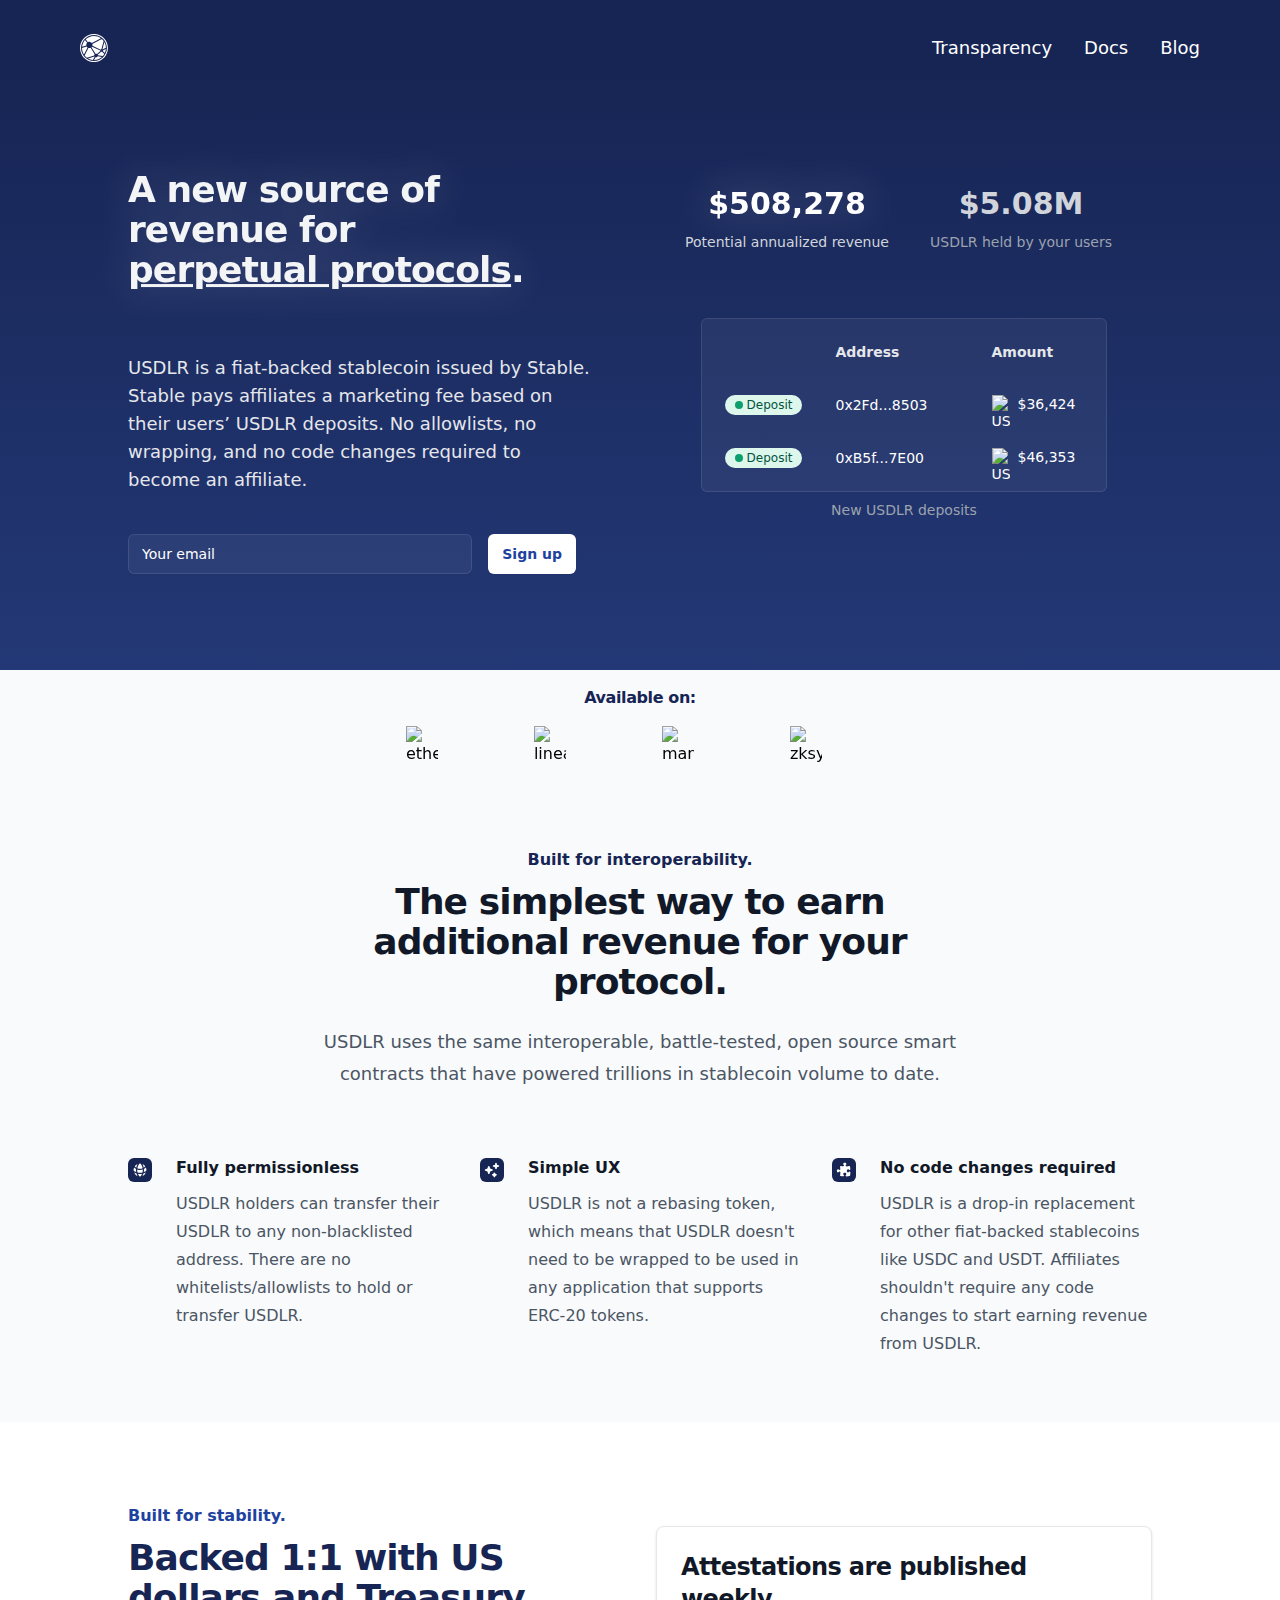
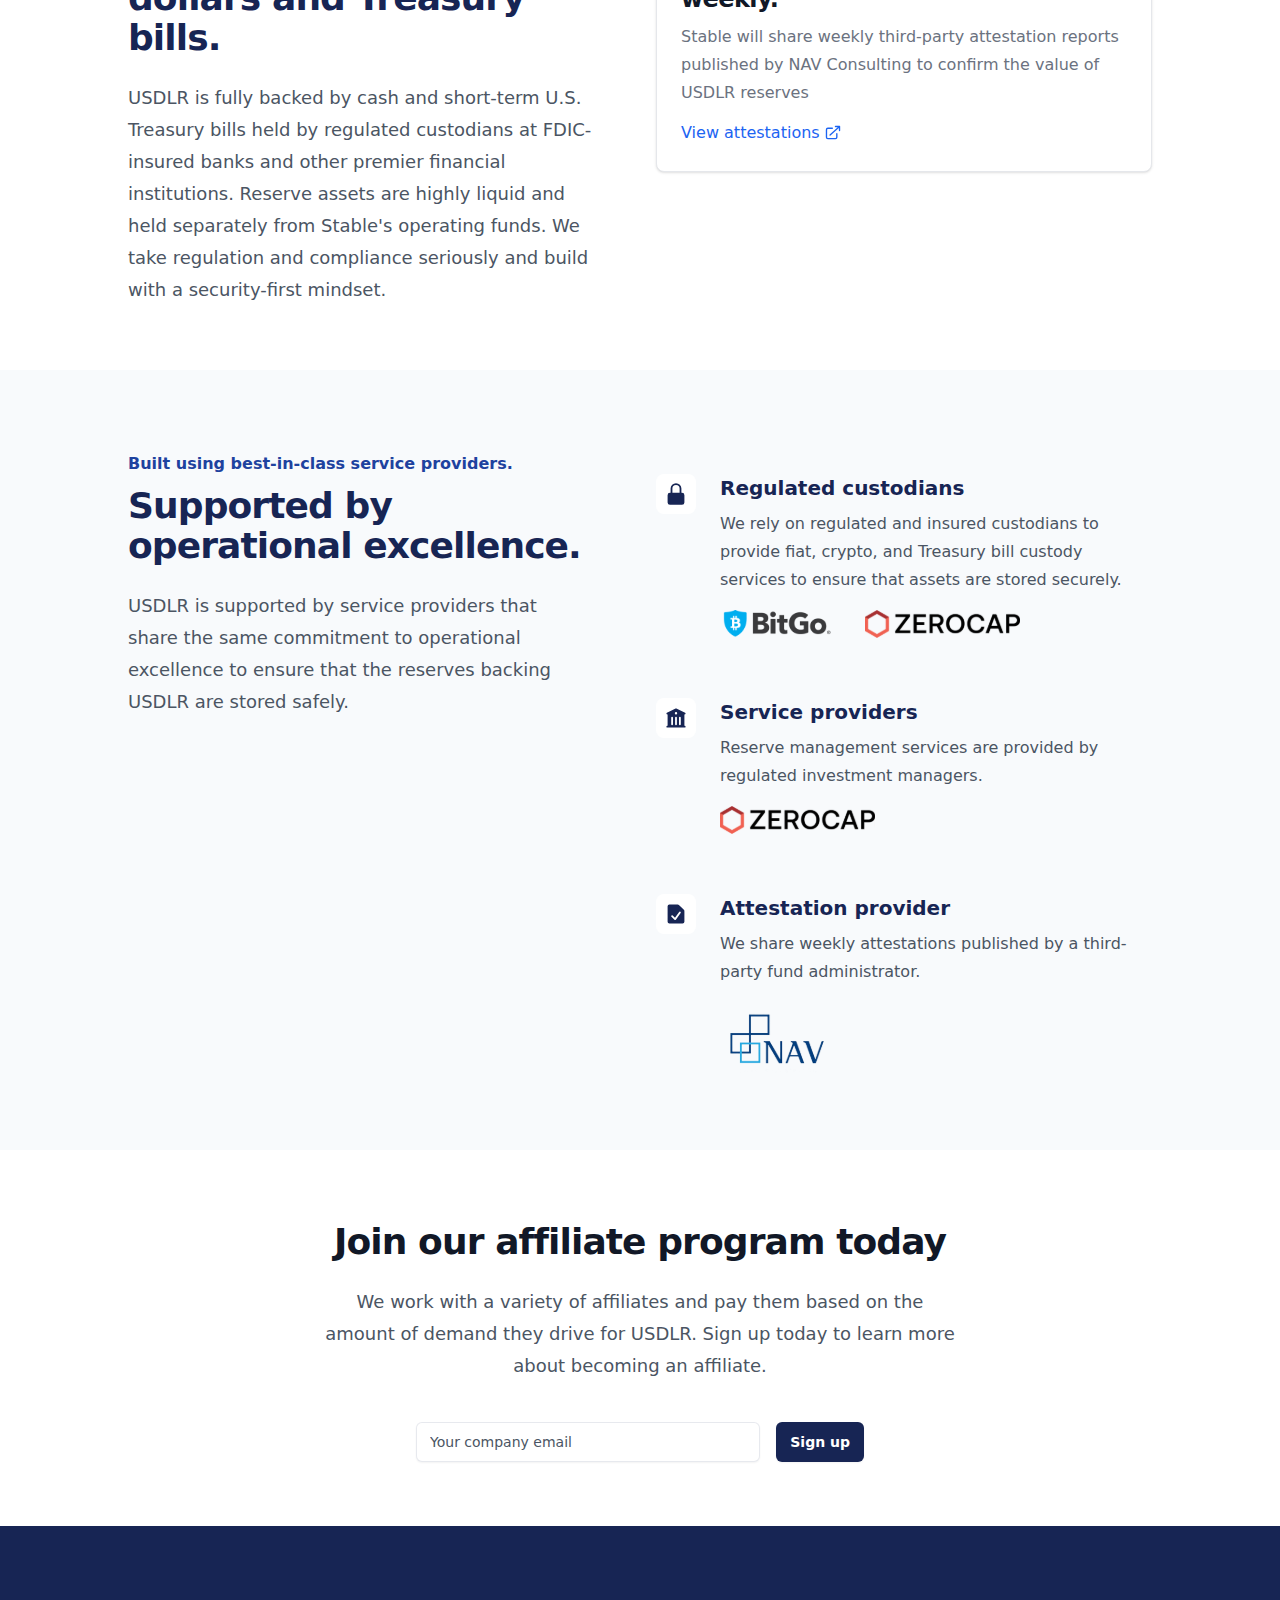
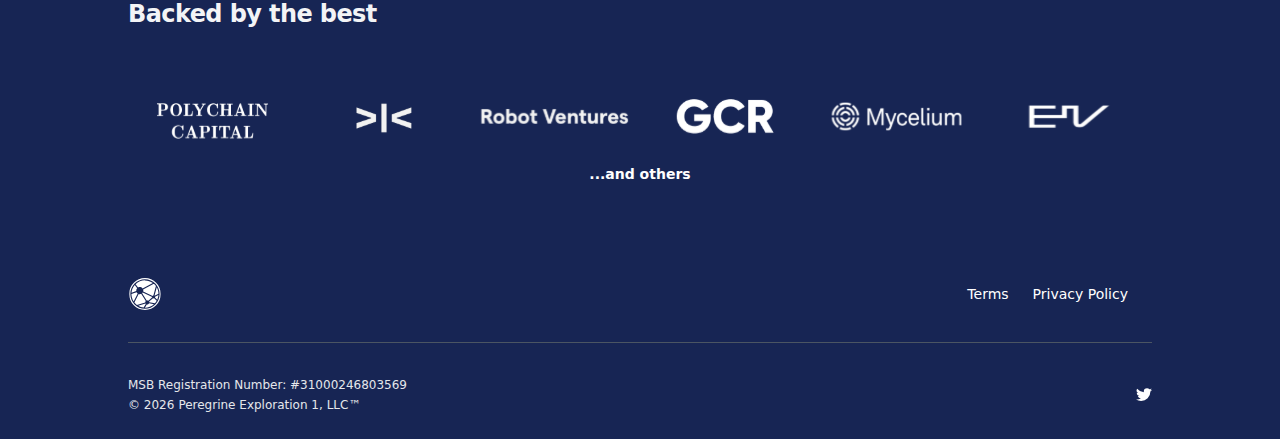
==== index.html @ e6348e4b "Add files via upload" ====
<!DOCTYPE html><html class="h-full scroll-smooth antialiased [font-feature-settings:&#x27;ss01&#x27;]" lang="en"><head><meta charSet="utf-8"/><title>USDLR by Stable</title><script type="application/ld+json">{"@context":"https://schema.org","@type":"WebSite","name":"Stable","url":"https://withstable.com/"}</script><meta name="description" content="USDLR is a fiat-backed stablecoin issued by Stable. Stable pays affiliates on their users’ USDLR deposits."/><meta name="apple-mobile-web-app-capable" content="yes"/><meta name="apple-mobile-web-app-status-bar-style" content="black-translucent"/><meta name="viewport" content="viewport-fit=cover, width=device-width, initial-scale=1.0"/><link rel="preload" href="/_next/static/media/logo.aa504e0a.svg" as="image" fetchpriority="high"/><meta name="next-head-count" content="8"/><link rel="preconnect" href="https://fonts.googleapis.com"/><link rel="preconnect" href="https://fonts.gstatic.com" crossorigin="anonymous"/><link rel="preconnect" href="https://fonts.gstatic.com" crossorigin /><link rel="preload" href="/_next/static/css/ff73ca529b19ed49.css" as="style" crossorigin=""/><link rel="stylesheet" href="/_next/static/css/ff73ca529b19ed49.css" crossorigin="" data-n-g=""/><noscript data-n-css=""></noscript><script defer="" crossorigin="" nomodule="" src="/_next/static/chunks/polyfills-c67a75d1b6f99dc8.js"></script><script src="/_next/static/chunks/webpack-a145a82a6f28faf1.js" defer="" crossorigin=""></script><script src="/_next/static/chunks/framework-e37af27b88e7a33a.js" defer="" crossorigin=""></script><script src="/_next/static/chunks/main-d67e556ef5bcaf43.js" defer="" crossorigin=""></script><script src="/_next/static/chunks/pages/_app-92d1fdfe150b5acf.js" defer="" crossorigin=""></script><script src="/_next/static/chunks/675-feee017feb16f546.js" defer="" crossorigin=""></script><script src="/_next/static/chunks/463-15b8e43dfd42eb5c.js" defer="" crossorigin=""></script><script src="/_next/static/chunks/821-14b6c0095a2203a6.js" defer="" crossorigin=""></script><script src="/_next/static/chunks/298-8e085a88a918ae4f.js" defer="" crossorigin=""></script><script src="/_next/static/chunks/pages/index-73761a9bbd623d5e.js" defer="" crossorigin=""></script><script src="/_next/static/lGIqa-cKTmoSVA4YEj61D/_buildManifest.js" defer="" crossorigin=""></script><script src="/_next/static/lGIqa-cKTmoSVA4YEj61D/_ssgManifest.js" defer="" crossorigin=""></script><style data-href="https://fonts.googleapis.com/css2?family=Inter:wght@100..900&family=Lexend:wght@400;500&display=swap">@font-face{font-family:'Inter';font-style:normal;font-weight:100;font-display:swap;src:url(https://fonts.gstatic.com/s/inter/v13/UcCO3FwrK3iLTeHuS_fvQtMwCp50KnMw2boKoduKmMEVuLyeMZs.woff) format('woff')}@font-face{font-family:'Inter';font-style:normal;font-weight:200;font-display:swap;src:url(https://fonts.gstatic.com/s/inter/v13/UcCO3FwrK3iLTeHuS_fvQtMwCp50KnMw2boKoduKmMEVuDyfMZs.woff) format('woff')}@font-face{font-family:'Inter';font-style:normal;font-weight:300;font-display:swap;src:url(https://fonts.gstatic.com/s/inter/v13/UcCO3FwrK3iLTeHuS_fvQtMwCp50KnMw2boKoduKmMEVuOKfMZs.woff) format('woff')}@font-face{font-family:'Inter';font-style:normal;font-weight:400;font-display:swap;src:url(https://fonts.gstatic.com/s/inter/v13/UcCO3FwrK3iLTeHuS_fvQtMwCp50KnMw2boKoduKmMEVuLyfMZs.woff) format('woff')}@font-face{font-family:'Inter';font-style:normal;font-weight:500;font-display:swap;src:url(https://fonts.gstatic.com/s/inter/v13/UcCO3FwrK3iLTeHuS_fvQtMwCp50KnMw2boKoduKmMEVuI6fMZs.woff) format('woff')}@font-face{font-family:'Inter';font-style:normal;font-weight:600;font-display:swap;src:url(https://fonts.gstatic.com/s/inter/v13/UcCO3FwrK3iLTeHuS_fvQtMwCp50KnMw2boKoduKmMEVuGKYMZs.woff) format('woff')}@font-face{font-family:'Inter';font-style:normal;font-weight:700;font-display:swap;src:url(https://fonts.gstatic.com/s/inter/v13/UcCO3FwrK3iLTeHuS_fvQtMwCp50KnMw2boKoduKmMEVuFuYMZs.woff) format('woff')}@font-face{font-family:'Inter';font-style:normal;font-weight:800;font-display:swap;src:url(https://fonts.gstatic.com/s/inter/v13/UcCO3FwrK3iLTeHuS_fvQtMwCp50KnMw2boKoduKmMEVuDyYMZs.woff) format('woff')}@font-face{font-family:'Inter';font-style:normal;font-weight:900;font-display:swap;src:url(https://fonts.gstatic.com/s/inter/v13/UcCO3FwrK3iLTeHuS_fvQtMwCp50KnMw2boKoduKmMEVuBWYMZs.woff) format('woff')}@font-face{font-family:'Lexend';font-style:normal;font-weight:400;font-display:swap;src:url(https://fonts.gstatic.com/s/lexend/v19/wlptgwvFAVdoq2_F94zlCfv0bz1WCzsW_LM.woff) format('woff')}@font-face{font-family:'Lexend';font-style:normal;font-weight:500;font-display:swap;src:url(https://fonts.gstatic.com/s/lexend/v19/wlptgwvFAVdoq2_F94zlCfv0bz1WCwkW_LM.woff) format('woff')}@font-face{font-family:'Inter';font-style:normal;font-weight:100 900;font-display:swap;src:url(https://fonts.gstatic.com/s/inter/v13/UcC73FwrK3iLTeHuS_fvQtMwCp50KnMa2JL7W0Q5n-wU.woff2) format('woff2');unicode-range:U+0460-052F,U+1C80-1C88,U+20B4,U+2DE0-2DFF,U+A640-A69F,U+FE2E-FE2F}@font-face{font-family:'Inter';font-style:normal;font-weight:100 900;font-display:swap;src:url(https://fonts.gstatic.com/s/inter/v13/UcC73FwrK3iLTeHuS_fvQtMwCp50KnMa0ZL7W0Q5n-wU.woff2) format('woff2');unicode-range:U+0301,U+0400-045F,U+0490-0491,U+04B0-04B1,U+2116}@font-face{font-family:'Inter';font-style:normal;font-weight:100 900;font-display:swap;src:url(https://fonts.gstatic.com/s/inter/v13/UcC73FwrK3iLTeHuS_fvQtMwCp50KnMa2ZL7W0Q5n-wU.woff2) format('woff2');unicode-range:U+1F00-1FFF}@font-face{font-family:'Inter';font-style:normal;font-weight:100 900;font-display:swap;src:url(https://fonts.gstatic.com/s/inter/v13/UcC73FwrK3iLTeHuS_fvQtMwCp50KnMa1pL7W0Q5n-wU.woff2) format('woff2');unicode-range:U+0370-0377,U+037A-037F,U+0384-038A,U+038C,U+038E-03A1,U+03A3-03FF}@font-face{font-family:'Inter';font-style:normal;font-weight:100 900;font-display:swap;src:url(https://fonts.gstatic.com/s/inter/v13/UcC73FwrK3iLTeHuS_fvQtMwCp50KnMa2pL7W0Q5n-wU.woff2) format('woff2');unicode-range:U+0102-0103,U+0110-0111,U+0128-0129,U+0168-0169,U+01A0-01A1,U+01AF-01B0,U+0300-0301,U+0303-0304,U+0308-0309,U+0323,U+0329,U+1EA0-1EF9,U+20AB}@font-face{font-family:'Inter';font-style:normal;font-weight:100 900;font-display:swap;src:url(https://fonts.gstatic.com/s/inter/v13/UcC73FwrK3iLTeHuS_fvQtMwCp50KnMa25L7W0Q5n-wU.woff2) format('woff2');unicode-range:U+0100-02AF,U+0304,U+0308,U+0329,U+1E00-1E9F,U+1EF2-1EFF,U+2020,U+20A0-20AB,U+20AD-20C0,U+2113,U+2C60-2C7F,U+A720-A7FF}@font-face{font-family:'Inter';font-style:normal;font-weight:100 900;font-display:swap;src:url(https://fonts.gstatic.com/s/inter/v13/UcC73FwrK3iLTeHuS_fvQtMwCp50KnMa1ZL7W0Q5nw.woff2) format('woff2');unicode-range:U+0000-00FF,U+0131,U+0152-0153,U+02BB-02BC,U+02C6,U+02DA,U+02DC,U+0304,U+0308,U+0329,U+2000-206F,U+2074,U+20AC,U+2122,U+2191,U+2193,U+2212,U+2215,U+FEFF,U+FFFD}@font-face{font-family:'Lexend';font-style:normal;font-weight:400;font-display:swap;src:url(https://fonts.gstatic.com/s/lexend/v19/wlpwgwvFAVdoq2_v9KQU82RHaBBX.woff2) format('woff2');unicode-range:U+0102-0103,U+0110-0111,U+0128-0129,U+0168-0169,U+01A0-01A1,U+01AF-01B0,U+0300-0301,U+0303-0304,U+0308-0309,U+0323,U+0329,U+1EA0-1EF9,U+20AB}@font-face{font-family:'Lexend';font-style:normal;font-weight:400;font-display:swap;src:url(https://fonts.gstatic.com/s/lexend/v19/wlpwgwvFAVdoq2_v9aQU82RHaBBX.woff2) format('woff2');unicode-range:U+0100-02AF,U+0304,U+0308,U+0329,U+1E00-1E9F,U+1EF2-1EFF,U+2020,U+20A0-20AB,U+20AD-20C0,U+2113,U+2C60-2C7F,U+A720-A7FF}@font-face{font-family:'Lexend';font-style:normal;font-weight:400;font-display:swap;src:url(https://fonts.gstatic.com/s/lexend/v19/wlpwgwvFAVdoq2_v-6QU82RHaA.woff2) format('woff2');unicode-range:U+0000-00FF,U+0131,U+0152-0153,U+02BB-02BC,U+02C6,U+02DA,U+02DC,U+0304,U+0308,U+0329,U+2000-206F,U+2074,U+20AC,U+2122,U+2191,U+2193,U+2212,U+2215,U+FEFF,U+FFFD}@font-face{font-family:'Lexend';font-style:normal;font-weight:500;font-display:swap;src:url(https://fonts.gstatic.com/s/lexend/v19/wlpwgwvFAVdoq2_v9KQU82RHaBBX.woff2) format('woff2');unicode-range:U+0102-0103,U+0110-0111,U+0128-0129,U+0168-0169,U+01A0-01A1,U+01AF-01B0,U+0300-0301,U+0303-0304,U+0308-0309,U+0323,U+0329,U+1EA0-1EF9,U+20AB}@font-face{font-family:'Lexend';font-style:normal;font-weight:500;font-display:swap;src:url(https://fonts.gstatic.com/s/lexend/v19/wlpwgwvFAVdoq2_v9aQU82RHaBBX.woff2) format('woff2');unicode-range:U+0100-02AF,U+0304,U+0308,U+0329,U+1E00-1E9F,U+1EF2-1EFF,U+2020,U+20A0-20AB,U+20AD-20C0,U+2113,U+2C60-2C7F,U+A720-A7FF}@font-face{font-family:'Lexend';font-style:normal;font-weight:500;font-display:swap;src:url(https://fonts.gstatic.com/s/lexend/v19/wlpwgwvFAVdoq2_v-6QU82RHaA.woff2) format('woff2');unicode-range:U+0000-00FF,U+0131,U+0152-0153,U+02BB-02BC,U+02C6,U+02DA,U+02DC,U+0304,U+0308,U+0329,U+2000-206F,U+2074,U+20AC,U+2122,U+2191,U+2193,U+2212,U+2215,U+FEFF,U+FFFD}</style></head><body class="flex h-full flex-col"><div id="__next"><div class="bg-slate-50"><div class="bg-blue-950"><nav class="px-2 py-2.5 dark:border-gray-700 dark:bg-gray-800 sm:px-4 rounded bg-blue-950 mx-auto max-w-6xl w-11/12 pt-8"><div class="mx-auto flex flex-wrap items-center justify-between"><a class="flex items-center" href="/"><img alt="Stable logo" fetchpriority="high" width="28" height="28" decoding="async" data-nimg="1" class="h-8 mr-3" style="color:transparent" src="/_next/static/media/logo.aa504e0a.svg"/></a><button data-testid="flowbite-navbar-toggle" class="inline-flex items-center rounded-lg p-2 text-sm hover:bg-gray-100 focus:outline-none focus:ring-2 focus:ring-gray-200 dark:text-gray-400 dark:hover:bg-gray-700 dark:focus:ring-gray-600 md:hidden text-white hover:text-blue-950"><span class="sr-only">Open main menu</span><svg stroke="currentColor" fill="currentColor" stroke-width="0" viewBox="0 0 448 512" aria-hidden="true" class="h-6 w-6 shrink-0" height="1em" width="1em" xmlns="http://www.w3.org/2000/svg"><path d="M16 132h416c8.837 0 16-7.163 16-16V76c0-8.837-7.163-16-16-16H16C7.163 60 0 67.163 0 76v40c0 8.837 7.163 16 16 16zm0 160h416c8.837 0 16-7.163 16-16v-40c0-8.837-7.163-16-16-16H16c-8.837 0-16 7.163-16 16v40c0 8.837 7.163 16 16 16zm0 160h416c8.837 0 16-7.163 16-16v-40c0-8.837-7.163-16-16-16H16c-8.837 0-16 7.163-16 16v40c0 8.837 7.163 16 16 16z"></path></svg></button><div data-testid="flowbite-navbar-collapse" class="w-full md:block md:w-auto hidden"><ul class="mt-4 flex flex-col md:mt-0 md:flex-row md:space-x-8 md:text-sm md:font-medium"><li><a class="py-2 border-b border-gray-100 hover:bg-gray-50 dark:border-gray-700 dark:text-gray-400 dark:hover:bg-gray-700 dark:hover:text-white md:border-0 md:hover:bg-transparent md:dark:hover:bg-transparent md:dark:hover:text-white block px-4 text-white text-lg rounded md:bg-transparent md:hover:text-white hover:underline hover:text-blue-950 md:p-0" href="/transparency">Transparency</a></li><li><a class="py-2 border-b border-gray-100 hover:bg-gray-50 dark:border-gray-700 dark:text-gray-400 dark:hover:bg-gray-700 dark:hover:text-white md:border-0 md:hover:bg-transparent md:dark:hover:bg-transparent md:dark:hover:text-white block px-4 text-white text-lg rounded md:bg-transparent md:hover:text-white hover:underline hover:text-blue-950 md:p-0" href="https://docs.withstable.com" target="_blank" rel="noreferrer">Docs</a></li><li><a class="py-2 border-b border-gray-100 hover:bg-gray-50 dark:border-gray-700 dark:text-gray-400 dark:hover:bg-gray-700 dark:hover:text-white md:border-0 md:hover:bg-transparent md:dark:hover:bg-transparent md:dark:hover:text-white block px-4 text-white text-lg rounded md:bg-transparent md:hover:text-white hover:underline hover:text-blue-950 md:p-0" href="https://themintbystable.substack.com/" target="_blank" rel="noreferrer">Blog</a></li></ul></div></div></nav></div><div class="bg-gradient-to-b from-blue-950 to-blue-900 pb-24 md:pt-16"><div class="mx-auto max-w-6xl px-16 lg:px-18"><div class="grid grid-cols-1 xl:grid-cols-2 mx-auto gap-x-8 gap-y-8"><div class="lg:pr-8"><br/><h1 class="mt-2 text-3xl font-bold tracking-tight text-gray-100 sm:text-4xl drop-shadow-[0_0px_20px_rgba(255,255,255,0.2)]">A new source of revenue for<br/><div class="text-transition undefined" style="white-space:normal;display:flex;height:auto"><div style="opacity:0;transform:translateY(100%)"><u>perpetual protocols</u>.</div></div></h1><p class="mt-20 sm:mt-16 max-w-4xl md:text-lg text-md leading-8 text-gray-200">USDLR is a fiat-backed stablecoin issued by Stable. Stable pays affiliates a marketing fee based on their users’ USDLR deposits. No allowlists, no wrapping, and no code changes required to become an affiliate.</p><form class="mt-10 flex max-w-md gap-x-4" name="usdlr-waitlist" method="POST" netlify-honeypot="bot-field" hidden="" data-netlify="true"><input type="hidden" name="bot-field"/><input type="hidden" name="form-name" value="usdlr-waitlist"/><label for="email-address" class="sr-only">Email address</label><input id="email-address" name="email" type="email" autoComplete="email" required="" class="min-w-0 flex-auto rounded-md border-0 bg-white/5 px-3.5 py-2 text-white shadow-sm placeholder-white ring-1 ring-inset ring-white/10 focus:ring-2 focus:ring-inset focus:ring-gray-100 sm:text-sm sm:leading-6" placeholder="Your email"/><button type="submit" class="flex-none rounded-md bg-white px-3.5 py-2.5 text-sm font-semibold text-blue-800 shadow-sm hover:bg-gray-100 focus-visible:outline focus-visible:outline-2 focus-visible:outline-offset-2 focus-visible:outline-white">Sign up</button></form></div><div class="text-white sm:text-sm sm:leading-6 align-center items-center"><div class="grid grid-cols-1 md:grid-cols-2 px-3.5 py-4"><div class="flex flex-col items-center justify-center py-8"><dt class="mb-2 text-3xl drop-shadow-[0_0px_20px_rgba(255,255,255,0.25)] font-extrabold"><span></span></dt><dd class="text-gray-300 dark:text-gray-400">Potential annualized revenue</dd></div><div class="flex flex-col items-center justify-center"><dt class="mb-2 text-3xl text-gray-300 font-extrabold"><span></span></dt><dd class="text-gray-400">USDLR held by your users</dd></div></div><div class="flex flex-col items-center mt-8 sm:mt-0"><div class="rounded-md bg-white/5 -px-24 ring-1 ring-inset mt-4 ring-white/10 py-2"><table class="text-xs sm:text-sm text-left rtl:text-right text-white"><thead class="text-gray-200"><tr><th scope="col"></th><th scope="col" class="px-4 sm:px-8 py-2 sm:py-4">Address</th><th scope="col" class="px-4 sm:px-8 py-2 sm:py-4">Amount</th></tr></thead><tbody></tbody></table></div><p class="text-gray-400 text-xs sm:text-sm mt-2">New USDLR deposits</p></div></div></div></div></div><div class="flex flex-col justify-center items-center py-4 space-y-4 mx-auto max-w-6xl px-16 lg:px-18"><p class="text-md font-semibold tracking-tight text-blue-950">Available on:</p><div class="max-w-sm lg:max-w-lg overflow-hidden"><div class="FMT__container" style="width:100%;height:100%;overflow:hidden"><div class="FMT__container__contents" style="display:flex;width:max-content;margin-left:-2px"><div style="display:flex"><div class="px-6 lg:px-12"><img alt="ethereum" loading="lazy" width="32" height="32" decoding="async" data-nimg="1" style="color:transparent" srcSet="/_next/image?url=%2F_next%2Fstatic%2Fmedia%2Fethereum.0fd17dad.png&amp;w=32&amp;q=75 1x, /_next/image?url=%2F_next%2Fstatic%2Fmedia%2Fethereum.0fd17dad.png&amp;w=64&amp;q=75 2x" src="/_next/image?url=%2F_next%2Fstatic%2Fmedia%2Fethereum.0fd17dad.png&amp;w=64&amp;q=75"/></div><div class="px-6 lg:px-12"><img alt="linea" loading="lazy" width="32" height="32" decoding="async" data-nimg="1" style="color:transparent" srcSet="/_next/image?url=%2F_next%2Fstatic%2Fmedia%2Flinea.27a635cd.png&amp;w=32&amp;q=75 1x, /_next/image?url=%2F_next%2Fstatic%2Fmedia%2Flinea.27a635cd.png&amp;w=64&amp;q=75 2x" src="/_next/image?url=%2F_next%2Fstatic%2Fmedia%2Flinea.27a635cd.png&amp;w=64&amp;q=75"/></div><div class="px-6 lg:px-12"><img alt="mantle" loading="lazy" width="32" height="32" decoding="async" data-nimg="1" style="color:transparent" srcSet="/_next/image?url=%2F_next%2Fstatic%2Fmedia%2Fmantle.ea0a6ed7.png&amp;w=32&amp;q=75 1x, /_next/image?url=%2F_next%2Fstatic%2Fmedia%2Fmantle.ea0a6ed7.png&amp;w=64&amp;q=75 2x" src="/_next/image?url=%2F_next%2Fstatic%2Fmedia%2Fmantle.ea0a6ed7.png&amp;w=64&amp;q=75"/></div><div class="px-6 lg:px-12"><img alt="zksync" loading="lazy" width="32" height="32" decoding="async" data-nimg="1" style="color:transparent" srcSet="/_next/image?url=%2F_next%2Fstatic%2Fmedia%2Fzksync.1348bb67.png&amp;w=32&amp;q=75 1x, /_next/image?url=%2F_next%2Fstatic%2Fmedia%2Fzksync.1348bb67.png&amp;w=64&amp;q=75 2x" src="/_next/image?url=%2F_next%2Fstatic%2Fmedia%2Fzksync.1348bb67.png&amp;w=64&amp;q=75"/></div><div class="px-6 lg:px-12"><img alt="arbitrum" loading="lazy" width="32" height="32" decoding="async" data-nimg="1" style="color:transparent" srcSet="/_next/image?url=%2F_next%2Fstatic%2Fmedia%2Farbitrum.891dbf9b.png&amp;w=32&amp;q=75 1x, /_next/image?url=%2F_next%2Fstatic%2Fmedia%2Farbitrum.891dbf9b.png&amp;w=64&amp;q=75 2x" src="/_next/image?url=%2F_next%2Fstatic%2Fmedia%2Farbitrum.891dbf9b.png&amp;w=64&amp;q=75"/></div></div><div style="display:flex"><div class="px-6 lg:px-12"><img alt="ethereum" loading="lazy" width="32" height="32" decoding="async" data-nimg="1" style="color:transparent" srcSet="/_next/image?url=%2F_next%2Fstatic%2Fmedia%2Fethereum.0fd17dad.png&amp;w=32&amp;q=75 1x, /_next/image?url=%2F_next%2Fstatic%2Fmedia%2Fethereum.0fd17dad.png&amp;w=64&amp;q=75 2x" src="/_next/image?url=%2F_next%2Fstatic%2Fmedia%2Fethereum.0fd17dad.png&amp;w=64&amp;q=75"/></div><div class="px-6 lg:px-12"><img alt="linea" loading="lazy" width="32" height="32" decoding="async" data-nimg="1" style="color:transparent" srcSet="/_next/image?url=%2F_next%2Fstatic%2Fmedia%2Flinea.27a635cd.png&amp;w=32&amp;q=75 1x, /_next/image?url=%2F_next%2Fstatic%2Fmedia%2Flinea.27a635cd.png&amp;w=64&amp;q=75 2x" src="/_next/image?url=%2F_next%2Fstatic%2Fmedia%2Flinea.27a635cd.png&amp;w=64&amp;q=75"/></div><div class="px-6 lg:px-12"><img alt="mantle" loading="lazy" width="32" height="32" decoding="async" data-nimg="1" style="color:transparent" srcSet="/_next/image?url=%2F_next%2Fstatic%2Fmedia%2Fmantle.ea0a6ed7.png&amp;w=32&amp;q=75 1x, /_next/image?url=%2F_next%2Fstatic%2Fmedia%2Fmantle.ea0a6ed7.png&amp;w=64&amp;q=75 2x" src="/_next/image?url=%2F_next%2Fstatic%2Fmedia%2Fmantle.ea0a6ed7.png&amp;w=64&amp;q=75"/></div><div class="px-6 lg:px-12"><img alt="zksync" loading="lazy" width="32" height="32" decoding="async" data-nimg="1" style="color:transparent" srcSet="/_next/image?url=%2F_next%2Fstatic%2Fmedia%2Fzksync.1348bb67.png&amp;w=32&amp;q=75 1x, /_next/image?url=%2F_next%2Fstatic%2Fmedia%2Fzksync.1348bb67.png&amp;w=64&amp;q=75 2x" src="/_next/image?url=%2F_next%2Fstatic%2Fmedia%2Fzksync.1348bb67.png&amp;w=64&amp;q=75"/></div><div class="px-6 lg:px-12"><img alt="arbitrum" loading="lazy" width="32" height="32" decoding="async" data-nimg="1" style="color:transparent" srcSet="/_next/image?url=%2F_next%2Fstatic%2Fmedia%2Farbitrum.891dbf9b.png&amp;w=32&amp;q=75 1x, /_next/image?url=%2F_next%2Fstatic%2Fmedia%2Farbitrum.891dbf9b.png&amp;w=64&amp;q=75 2x" src="/_next/image?url=%2F_next%2Fstatic%2Fmedia%2Farbitrum.891dbf9b.png&amp;w=64&amp;q=75"/></div></div><div style="display:flex"><div class="px-6 lg:px-12"><img alt="ethereum" loading="lazy" width="32" height="32" decoding="async" data-nimg="1" style="color:transparent" srcSet="/_next/image?url=%2F_next%2Fstatic%2Fmedia%2Fethereum.0fd17dad.png&amp;w=32&amp;q=75 1x, /_next/image?url=%2F_next%2Fstatic%2Fmedia%2Fethereum.0fd17dad.png&amp;w=64&amp;q=75 2x" src="/_next/image?url=%2F_next%2Fstatic%2Fmedia%2Fethereum.0fd17dad.png&amp;w=64&amp;q=75"/></div><div class="px-6 lg:px-12"><img alt="linea" loading="lazy" width="32" height="32" decoding="async" data-nimg="1" style="color:transparent" srcSet="/_next/image?url=%2F_next%2Fstatic%2Fmedia%2Flinea.27a635cd.png&amp;w=32&amp;q=75 1x, /_next/image?url=%2F_next%2Fstatic%2Fmedia%2Flinea.27a635cd.png&amp;w=64&amp;q=75 2x" src="/_next/image?url=%2F_next%2Fstatic%2Fmedia%2Flinea.27a635cd.png&amp;w=64&amp;q=75"/></div><div class="px-6 lg:px-12"><img alt="mantle" loading="lazy" width="32" height="32" decoding="async" data-nimg="1" style="color:transparent" srcSet="/_next/image?url=%2F_next%2Fstatic%2Fmedia%2Fmantle.ea0a6ed7.png&amp;w=32&amp;q=75 1x, /_next/image?url=%2F_next%2Fstatic%2Fmedia%2Fmantle.ea0a6ed7.png&amp;w=64&amp;q=75 2x" src="/_next/image?url=%2F_next%2Fstatic%2Fmedia%2Fmantle.ea0a6ed7.png&amp;w=64&amp;q=75"/></div><div class="px-6 lg:px-12"><img alt="zksync" loading="lazy" width="32" height="32" decoding="async" data-nimg="1" style="color:transparent" srcSet="/_next/image?url=%2F_next%2Fstatic%2Fmedia%2Fzksync.1348bb67.png&amp;w=32&amp;q=75 1x, /_next/image?url=%2F_next%2Fstatic%2Fmedia%2Fzksync.1348bb67.png&amp;w=64&amp;q=75 2x" src="/_next/image?url=%2F_next%2Fstatic%2Fmedia%2Fzksync.1348bb67.png&amp;w=64&amp;q=75"/></div><div class="px-6 lg:px-12"><img alt="arbitrum" loading="lazy" width="32" height="32" decoding="async" data-nimg="1" style="color:transparent" srcSet="/_next/image?url=%2F_next%2Fstatic%2Fmedia%2Farbitrum.891dbf9b.png&amp;w=32&amp;q=75 1x, /_next/image?url=%2F_next%2Fstatic%2Fmedia%2Farbitrum.891dbf9b.png&amp;w=64&amp;q=75 2x" src="/_next/image?url=%2F_next%2Fstatic%2Fmedia%2Farbitrum.891dbf9b.png&amp;w=64&amp;q=75"/></div></div></div></div></div></div><div class="overflow-hidden py-16"><div class="mx-auto max-w-6xl px-16 lg:px-18"><div class="mx-auto gap-x-8 gap-y-16 sm:gap-y-20 lg:mx-0 lg:max-w-none"><div class="mx-auto max-w-2xl lg:text-center pb-16"><h2 class="text-base font-semibold leading-7 text-blue-950">Built for interoperability.</h2><p class="mt-2 text-3xl font-bold tracking-tight text-gray-900 sm:text-4xl">The simplest way to earn additional revenue for your protocol.</p><p class="mt-6 text-lg leading-8 text-gray-600">USDLR uses the same interoperable, battle-tested, open source smart contracts that have powered trillions in stablecoin volume to date.</p></div><div class="mx-auto max-w-6xl lg:px-18"><dl class="grid max-w-xl grid-cols-1 gap-x-8 gap-y-8 sm:gap-y-12 lg:max-w-none lg:grid-cols-3 lg:gap-y-16"><div class="relative pl-12"><dt class="text-base font-semibold leading-7 text-gray-900"><div class="absolute mt-1 left-0 top-0 flex h-6 w-6 items-center justify-center rounded-md bg-blue-950"><svg xmlns="http://www.w3.org/2000/svg" viewBox="0 0 20 20" fill="currentColor" aria-hidden="true" data-slot="icon" class="h-4 w-4 text-white"><path d="M16.555 5.412a8.028 8.028 0 0 0-3.503-2.81 14.899 14.899 0 0 1 1.663 4.472 8.547 8.547 0 0 0 1.84-1.662ZM13.326 7.825a13.43 13.43 0 0 0-2.413-5.773 8.087 8.087 0 0 0-1.826 0 13.43 13.43 0 0 0-2.413 5.773A8.473 8.473 0 0 0 10 8.5c1.18 0 2.304-.24 3.326-.675ZM6.514 9.376A9.98 9.98 0 0 0 10 10c1.226 0 2.4-.22 3.486-.624a13.54 13.54 0 0 1-.351 3.759A13.54 13.54 0 0 1 10 13.5c-1.079 0-2.128-.127-3.134-.366a13.538 13.538 0 0 1-.352-3.758ZM5.285 7.074a14.9 14.9 0 0 1 1.663-4.471 8.028 8.028 0 0 0-3.503 2.81c.529.638 1.149 1.199 1.84 1.66ZM17.334 6.798a7.973 7.973 0 0 1 .614 4.115 13.47 13.47 0 0 1-3.178 1.72 15.093 15.093 0 0 0 .174-3.939 10.043 10.043 0 0 0 2.39-1.896ZM2.666 6.798a10.042 10.042 0 0 0 2.39 1.896 15.196 15.196 0 0 0 .174 3.94 13.472 13.472 0 0 1-3.178-1.72 7.973 7.973 0 0 1 .615-4.115ZM10 15c.898 0 1.778-.079 2.633-.23a13.473 13.473 0 0 1-1.72 3.178 8.099 8.099 0 0 1-1.826 0 13.47 13.47 0 0 1-1.72-3.178c.855.151 1.735.23 2.633.23ZM14.357 14.357a14.912 14.912 0 0 1-1.305 3.04 8.027 8.027 0 0 0 4.345-4.345c-.953.542-1.971.981-3.04 1.305ZM6.948 17.397a8.027 8.027 0 0 1-4.345-4.345c.953.542 1.971.981 3.04 1.305a14.912 14.912 0 0 0 1.305 3.04Z"></path></svg></div>Fully permissionless</dt><dd class="mt-2 text-base leading-7 text-gray-600">USDLR holders can transfer their USDLR to any non-blacklisted address. There are no whitelists/allowlists to hold or transfer USDLR.</dd></div><div class="relative pl-12"><dt class="text-base font-semibold leading-7 text-gray-900"><div class="absolute mt-1 left-0 top-0 flex h-6 w-6 items-center justify-center rounded-md bg-blue-950"><svg xmlns="http://www.w3.org/2000/svg" viewBox="0 0 20 20" fill="currentColor" aria-hidden="true" data-slot="icon" class="h-4 w-4 text-white"><path d="M15.98 1.804a1 1 0 0 0-1.96 0l-.24 1.192a1 1 0 0 1-.784.785l-1.192.238a1 1 0 0 0 0 1.962l1.192.238a1 1 0 0 1 .785.785l.238 1.192a1 1 0 0 0 1.962 0l.238-1.192a1 1 0 0 1 .785-.785l1.192-.238a1 1 0 0 0 0-1.962l-1.192-.238a1 1 0 0 1-.785-.785l-.238-1.192ZM6.949 5.684a1 1 0 0 0-1.898 0l-.683 2.051a1 1 0 0 1-.633.633l-2.051.683a1 1 0 0 0 0 1.898l2.051.684a1 1 0 0 1 .633.632l.683 2.051a1 1 0 0 0 1.898 0l.683-2.051a1 1 0 0 1 .633-.633l2.051-.683a1 1 0 0 0 0-1.898l-2.051-.683a1 1 0 0 1-.633-.633L6.95 5.684ZM13.949 13.684a1 1 0 0 0-1.898 0l-.184.551a1 1 0 0 1-.632.633l-.551.183a1 1 0 0 0 0 1.898l.551.183a1 1 0 0 1 .633.633l.183.551a1 1 0 0 0 1.898 0l.184-.551a1 1 0 0 1 .632-.633l.551-.183a1 1 0 0 0 0-1.898l-.551-.184a1 1 0 0 1-.633-.632l-.183-.551Z"></path></svg></div>Simple UX</dt><dd class="mt-2 text-base leading-7 text-gray-600">USDLR is not a rebasing token, which means that USDLR doesn&#x27;t need to be wrapped to be used in any application that supports ERC-20 tokens.</dd></div><div class="relative pl-12"><dt class="text-base font-semibold leading-7 text-gray-900"><div class="absolute mt-1 left-0 top-0 flex h-6 w-6 items-center justify-center rounded-md bg-blue-950"><svg xmlns="http://www.w3.org/2000/svg" viewBox="0 0 20 20" fill="currentColor" aria-hidden="true" data-slot="icon" class="h-4 w-4 text-white"><path d="M12 4.467c0-.405.262-.75.559-1.027.276-.257.441-.584.441-.94 0-.828-.895-1.5-2-1.5s-2 .672-2 1.5c0 .362.171.694.456.953.29.265.544.6.544.994a.968.968 0 0 1-1.024.974 39.655 39.655 0 0 1-3.014-.306.75.75 0 0 0-.847.847c.14.993.242 1.999.306 3.014A.968.968 0 0 1 4.447 10c-.393 0-.729-.253-.994-.544C3.194 9.17 2.862 9 2.5 9 1.672 9 1 9.895 1 11s.672 2 1.5 2c.356 0 .683-.165.94-.441.276-.297.622-.559 1.027-.559a.997.997 0 0 1 1.004 1.03 39.747 39.747 0 0 1-.319 3.734.75.75 0 0 0 .64.842c1.05.146 2.111.252 3.184.318A.97.97 0 0 0 10 16.948c0-.394-.254-.73-.545-.995C9.171 15.693 9 15.362 9 15c0-.828.895-1.5 2-1.5s2 .672 2 1.5c0 .356-.165.683-.441.94-.297.276-.559.622-.559 1.027a.998.998 0 0 0 1.03 1.005c1.337-.05 2.659-.162 3.961-.337a.75.75 0 0 0 .644-.644c.175-1.302.288-2.624.337-3.961A.998.998 0 0 0 16.967 12c-.405 0-.75.262-1.027.559-.257.276-.584.441-.94.441-.828 0-1.5-.895-1.5-2s.672-2 1.5-2c.362 0 .694.17.953.455.265.291.601.545.995.545a.97.97 0 0 0 .976-1.024 41.159 41.159 0 0 0-.318-3.184.75.75 0 0 0-.842-.64c-1.228.164-2.473.271-3.734.319A.997.997 0 0 1 12 4.467Z"></path></svg></div>No code changes required</dt><dd class="mt-2 text-base leading-7 text-gray-600">USDLR is a drop-in replacement for other fiat-backed stablecoins like USDC and USDT. Affiliates shouldn&#x27;t require any code changes to start earning revenue from USDLR.</dd></div></dl></div></div></div></div><div class="bg-white overflow-hidden py-16"><div class="mx-auto max-w-6xl px-16 lg:px-18"><div class="mx-auto grid max-w-2xl grid-cols-1 gap-x-8 gap-y-8 sm:gap-y-12 lg:mx-0 lg:max-w-none lg:grid-cols-2"><div class="lg:pr-8 lg:pt-4 lg:max-w-lg"><h2 class="text-base font-semibold leading-7 text-blue-800">Built for stability.</h2><p class="mt-2 text-3xl font-bold tracking-tight text-blue-950 sm:text-4xl">Backed 1:1 with US dollars and Treasury bills.</p><p class="mt-6 text-lg leading-8 text-gray-600">USDLR is fully backed by cash and short-term U.S. Treasury bills held by regulated custodians at FDIC-insured banks and other premier financial institutions. Reserve assets are highly liquid and held separately from Stable<!-- -->&#x27;<!-- -->s operating funds. We take regulation and compliance seriously and build with a security-first mindset.</p></div><div class="lg:mt-10 max-w-xl space-y-8 text-base leading-7 text-gray-600 lg:max-w-none"><div class="p-6 bg-white border border-gray-200 rounded-lg shadow dark:bg-gray-800 dark:border-gray-700"><a href="#"><h5 class="mb-2 text-2xl font-semibold tracking-tight text-gray-900 dark:text-white">Attestations are published weekly.</h5></a><p class="mb-3 font-normal text-gray-500 dark:text-gray-400">Stable will share weekly third-party attestation reports published by NAV Consulting to confirm the value of USDLR reserves</p><a class="inline-flex items-center text-blue-600 hover:underline" href="/transparency">View attestations<!-- --> <svg xmlns="http://www.w3.org/2000/svg" viewBox="0 0 20 20" fill="currentColor" aria-hidden="true" data-slot="icon" class="pl-1" height="18"><path fill-rule="evenodd" d="M4.25 5.5a.75.75 0 0 0-.75.75v8.5c0 .414.336.75.75.75h8.5a.75.75 0 0 0 .75-.75v-4a.75.75 0 0 1 1.5 0v4A2.25 2.25 0 0 1 12.75 17h-8.5A2.25 2.25 0 0 1 2 14.75v-8.5A2.25 2.25 0 0 1 4.25 4h5a.75.75 0 0 1 0 1.5h-5Z" clip-rule="evenodd"></path><path fill-rule="evenodd" d="M6.194 12.753a.75.75 0 0 0 1.06.053L16.5 4.44v2.81a.75.75 0 0 0 1.5 0v-4.5a.75.75 0 0 0-.75-.75h-4.5a.75.75 0 0 0 0 1.5h2.553l-9.056 8.194a.75.75 0 0 0-.053 1.06Z" clip-rule="evenodd"></path></svg></a></div></div></div></div></div><div class="overflow-hidden py-16"><div class="mx-auto max-w-6xl px-16 lg:px-18"><div class="mx-auto grid max-w-2xl grid-cols-1 gap-x-8 gap-y-8 sm:gap-y-12 lg:mx-0 lg:max-w-none lg:grid-cols-2"><div class=" lg:pr-8 lg:pt-4 lg:max-w-lg"><h2 class="text-base font-semibold leading-7 text-blue-800">Built using best-in-class service providers.</h2><p class="mt-2 text-3xl font-bold tracking-tight text-blue-950 sm:text-4xl">Supported by operational excellence.</p><p class="mt-6 text-lg leading-8 text-gray-600">USDLR is supported by service providers that share the same commitment to operational excellence to ensure that the reserves backing USDLR are stored safely.</p></div><dl class="mt-10 max-w-xl space-y-8 text-base leading-7 text-gray-600 lg:max-w-none"><div class="relative pl-16"><dt class="text-xl font-semibold leading-7 text-blue-950"><div class="absolute left-0 top-0 flex h-10 w-10 items-center justify-center rounded-lg bg-white"><svg xmlns="http://www.w3.org/2000/svg" viewBox="0 0 20 20" fill="currentColor" aria-hidden="true" data-slot="icon" class="h-6 w-6 text-blue-950"><path fill-rule="evenodd" d="M10 1a4.5 4.5 0 0 0-4.5 4.5V9H5a2 2 0 0 0-2 2v6a2 2 0 0 0 2 2h10a2 2 0 0 0 2-2v-6a2 2 0 0 0-2-2h-.5V5.5A4.5 4.5 0 0 0 10 1Zm3 8V5.5a3 3 0 1 0-6 0V9h6Z" clip-rule="evenodd"></path></svg></div>Regulated custodians</dt><dd class="mt-2 text-base leading-7 text-gray-600"><p class="pb-4">We rely on regulated and insured custodians to provide fiat, crypto, and Treasury bill custody services to ensure that assets are stored securely.</p><div class="flex flex-wrap sm:space-x-8 space-y-8 sm:space-y-0"><img alt="BitGo" loading="lazy" width="113" height="28" decoding="async" data-nimg="1" style="color:transparent" src="/_next/static/media/bitgo.14dddbdd.svg"/><img alt="Zerocap" loading="lazy" width="155" height="28" decoding="async" data-nimg="1" style="color:transparent" src="/_next/static/media/zerocap.1b31feca.svg"/></div></dd></div><br/><div class="relative pl-16"><dt class="text-xl font-semibold leading-7 text-blue-950"><div class="absolute left-0 top-0 flex h-10 w-10 items-center justify-center rounded-lg bg-white"><svg xmlns="http://www.w3.org/2000/svg" viewBox="0 0 20 20" fill="currentColor" aria-hidden="true" data-slot="icon" class="h-6 w-6 text-blue-950"><path fill-rule="evenodd" d="M9.674 2.075a.75.75 0 0 1 .652 0l7.25 3.5A.75.75 0 0 1 17 6.957V16.5h.25a.75.75 0 0 1 0 1.5H2.75a.75.75 0 0 1 0-1.5H3V6.957a.75.75 0 0 1-.576-1.382l7.25-3.5ZM11 6a1 1 0 1 1-2 0 1 1 0 0 1 2 0ZM7.5 9.75a.75.75 0 0 0-1.5 0v5.5a.75.75 0 0 0 1.5 0v-5.5Zm3.25 0a.75.75 0 0 0-1.5 0v5.5a.75.75 0 0 0 1.5 0v-5.5Zm3.25 0a.75.75 0 0 0-1.5 0v5.5a.75.75 0 0 0 1.5 0v-5.5Z" clip-rule="evenodd"></path></svg></div>Service providers</dt><dd class="mt-2 text-base leading-7 text-gray-600"><p class="pb-4">Reserve management services are provided by regulated investment managers.</p><img alt="Zerocap" loading="lazy" width="155" height="28" decoding="async" data-nimg="1" style="color:transparent" src="/_next/static/media/zerocap.1b31feca.svg"/></dd></div><br/><div class="relative pl-16"><dt class="text-xl font-semibold text-blue-950"><div class="absolute left-0 top-0 flex h-10 w-10 items-center justify-center rounded-lg bg-white"><svg xmlns="http://www.w3.org/2000/svg" viewBox="0 0 20 20" fill="currentColor" aria-hidden="true" data-slot="icon" class="h-6 w-6 text-blue-950"><path fill-rule="evenodd" d="M3 3.5A1.5 1.5 0 0 1 4.5 2h6.879a1.5 1.5 0 0 1 1.06.44l4.122 4.12A1.5 1.5 0 0 1 17 7.622V16.5a1.5 1.5 0 0 1-1.5 1.5h-11A1.5 1.5 0 0 1 3 16.5v-13Zm10.857 5.691a.75.75 0 0 0-1.214-.882l-3.483 4.79-1.88-1.88a.75.75 0 0 0-1.06 1.061l2.5 2.5a.75.75 0 0 0 1.137-.089l4-5.5Z" clip-rule="evenodd"></path></svg></div>Attestation provider</dt><dd class="mt-2 text-base leading-7 text-gray-600"><p class="pb-4">We share weekly attestations published by a third-party fund administrator.</p><img alt="Nav Consulting" loading="lazy" width="114" height="84" decoding="async" data-nimg="1" style="color:transparent" src="/_next/static/media/nav.aff010a8.svg"/></dd></div></dl></div></div></div><div class="bg-white overflow-hidden py-16"><div class="mx-auto max-w-3xl px-16 lg:px-18"><p class="mt-2 text-3xl font-bold lg:text-center tracking-tight text-gray-900 sm:text-4xl">Join our affiliate program today</p><p class="mt-6 text-lg leading-8 lg:text-center text-gray-600">We work with a variety of affiliates and pay them based on the amount of demand they drive for USDLR. Sign up today to learn more about becoming an affiliate.</p><form class="mt-10 flex max-w-md gap-x-4 mx-auto" name="usdlr-waitlist" method="POST" netlify-honeypot="bot-field" hidden="" data-netlify="true"><input type="hidden" name="bot-field"/><input type="hidden" name="form-name" value="usdlr-waitlist"/><label for="email-address" class="sr-only">Email address</label><input id="email-address" name="email" type="email" autoComplete="email" required="" class="min-w-0 flex-auto rounded-md border-0 bg-white/5 px-3.5 py-2 shadow-sm placeholder-gray-600 ring-1 ring-inset ring-blue-950/10 focus:ring-2 focus:ring-inset focus:ring-gray-100 sm:text-sm sm:leading-6" placeholder="Your company email"/><button type="submit" class="flex-none rounded-md bg-blue-950 px-3.5 py-2.5 text-sm font-semibold text-white shadow-sm hover:bg-blue-900 focus-visible:outline focus-visible:outline-2 focus-visible:outline-offset-2 focus-visible:outline-white">Sign up</button></form></div></div><div class="mx-auto px-6 lg:px-8 py-6 sm:py-16 bg-blue-950"><div class="mx-auto max-w-5xl"><p class="mt-2 text-xl font-bold tracking-tight text-gray-100 sm:text-2xl">Backed by the best</p><div class="mt-8 sm:mt-12 grid grid-cols-2 gap-0.5 overflow-hidden sm:mx-0 md:grid-cols-6"><a href="https://polychain.capital"><img alt="Polychain Capital" loading="lazy" width="158" height="72" decoding="async" data-nimg="1" class="max-h-20 w-full object-contain" style="color:transparent" src="/_next/static/media/polychain.a7100a3a.svg"/></a><a href="https://dragonfly.xyz"><img alt="Dragonfly Capital" loading="lazy" width="158" height="158" decoding="async" data-nimg="1" class="max-h-20 w-full object-contain" style="color:transparent" src="/_next/static/media/dragonfly.3340fe4a.svg"/></a><a href="https://robvc.com"><img alt="Robot Ventures" loading="lazy" width="158" height="72" decoding="async" data-nimg="1" class="max-h-20 w-full object-contain" style="color:transparent" src="/_next/static/media/robot.5ed79ae9.svg"/></a><a href="https://globalcoinresearch.com/"><img alt="GCR" loading="lazy" width="158" height="72" decoding="async" data-nimg="1" class="max-h-20 w-full object-contain" style="color:transparent" src="/_next/static/media/gcr.9fc86754.svg"/></a><a href="https://mycelium.xyz"><img alt="Mycelium" loading="lazy" width="158" height="72" decoding="async" data-nimg="1" class="max-h-20 w-full object-contain" style="color:transparent" src="/_next/static/media/mycelium.fa505018.svg"/></a><a href="https://twitter.com/eiventurestudio"><img alt="EIV" loading="lazy" width="158" height="72" decoding="async" data-nimg="1" class="max-h-20 w-full object-contain" style="color:transparent" src="/_next/static/media/eiv.210f8f38.svg"/></a></div></div><p class="text-sm text-center font-semibold leading-8 text-white">...and others</p></div><footer class="bg-blue-950"><div class="mx-auto max-w-5xl overflow-hidden py-4 sm:py-6  w-11/12"><div class="md:flex md:justify-between"><div class="mb-6 md:mb-0"><a href="https://withstable.com/" class="flex items-center"><img alt="Stable logo" fetchpriority="high" width="50" height="50" decoding="async" data-nimg="1" class="ml-[-8px] h-8 mr-6 sm:mr-4" style="color:transparent" src="/_next/static/media/logo.aa504e0a.svg"/></a></div><ul class="flex flex-wrap items-center mt-3 text-sm font-medium text-white sm:mt-0"><li><a href="https://docs.withstable.com/reference/legal/terms-of-service" class="mr-4 hover:underline md:mr-6" target="_blank" rel="noreferrer">Terms</a></li><li><a href="https://docs.withstable.com/reference/legal/privacy-policy" class="mr-4 hover:underline md:mr-6" target="_blank" rel="noreferrer">Privacy Policy</a></li></ul></div><hr class="my-6 border-gray-600 sm:mx-auto  lg:my-8"/><div class="sm:flex sm:items-center sm:justify-between"><div><p class="text-xs leading-5 text-gray-200">MSB Registration Number: #31000246803569</p><div data-testid="flowbite-footer-copyright" class="dark:text-gray-400 sm:text-left text-xs leading-5 text-gray-200">© <!-- -->2024<span data-testid="flowbite-footer-copyright-span" class="ml-1">Peregrine Exploration 1, LLC™</span></div></div><div class="flex mt-4 space-x-5 sm:justify-center sm:mt-0"><a href="https://twitter.com/withstable" class="text-white hover:text-gray-500" target="_blank" rel="noreferrer"><svg class="w-4 h-4" aria-hidden="true" xmlns="http://www.w3.org/2000/svg" fill="currentColor" viewBox="0 0 20 17"><path fill-rule="evenodd" d="M20 1.892a8.178 8.178 0 0 1-2.355.635 4.074 4.074 0 0 0 1.8-2.235 8.344 8.344 0 0 1-2.605.98A4.13 4.13 0 0 0 13.85 0a4.068 4.068 0 0 0-4.1 4.038 4 4 0 0 0 .105.919A11.705 11.705 0 0 1 1.4.734a4.006 4.006 0 0 0 1.268 5.392 4.165 4.165 0 0 1-1.859-.5v.05A4.057 4.057 0 0 0 4.1 9.635a4.19 4.19 0 0 1-1.856.07 4.108 4.108 0 0 0 3.831 2.807A8.36 8.36 0 0 1 0 14.184 11.732 11.732 0 0 0 6.291 16 11.502 11.502 0 0 0 17.964 4.5c0-.177 0-.35-.012-.523A8.143 8.143 0 0 0 20 1.892Z" clip-rule="evenodd"></path></svg><span class="sr-only">Twitter page</span></a></div></div></div></footer><div style="position:fixed;z-index:9999;top:16px;left:16px;right:16px;bottom:16px;pointer-events:none"></div></div></div><script id="__NEXT_DATA__" type="application/json" crossorigin="">{"props":{"pageProps":{}},"page":"/","query":{},"buildId":"lGIqa-cKTmoSVA4YEj61D","nextExport":true,"autoExport":true,"isFallback":false,"scriptLoader":[]}</script></body></html>
---- _next/static/css/ff73ca529b19ed49.css ----
/*
! tailwindcss v3.4.1 | MIT License | https://tailwindcss.com
*/
/*
! tailwindcss v3.4.1 | MIT License | https://tailwindcss.com
*/*,:after,:before{box-sizing:border-box;border:0 solid #e5e7eb}:after,:before{--tw-content:""}:host,html{line-height:1.5;-webkit-text-size-adjust:100%;-moz-tab-size:4;-o-tab-size:4;tab-size:4;font-family:ui-sans-serif,system-ui,sans-serif,Apple Color Emoji,Segoe UI Emoji,Segoe UI Symbol,Noto Color Emoji;font-feature-settings:normal;font-variation-settings:normal;-webkit-tap-highlight-color:transparent}body{margin:0;line-height:inherit}hr{height:0;color:inherit;border-top-width:1px}abbr:where([title]){-webkit-text-decoration:underline dotted;text-decoration:underline dotted}h1,h2,h3,h4,h5,h6{font-size:inherit;font-weight:inherit}a{color:inherit;text-decoration:inherit}b,strong{font-weight:bolder}code,kbd,pre,samp{font-family:ui-monospace,SFMono-Regular,Menlo,Monaco,Consolas,Liberation Mono,Courier New,monospace;font-feature-settings:normal;font-variation-settings:normal;font-size:1em}small{font-size:80%}sub,sup{font-size:75%;line-height:0;position:relative;vertical-align:baseline}sub{bottom:-.25em}sup{top:-.5em}table{text-indent:0;border-color:inherit;border-collapse:collapse}button,input,optgroup,select,textarea{font-family:inherit;font-feature-settings:inherit;font-variation-settings:inherit;font-size:100%;font-weight:inherit;line-height:inherit;color:inherit;margin:0;padding:0}button,select{text-transform:none}[type=button],[type=reset],[type=submit],button{-webkit-appearance:button;background-color:transparent;background-image:none}:-moz-focusring{outline:auto}:-moz-ui-invalid{box-shadow:none}progress{vertical-align:baseline}::-webkit-inner-spin-button,::-webkit-outer-spin-button{height:auto}[type=search]{-webkit-appearance:textfield;outline-offset:-2px}::-webkit-search-decoration{-webkit-appearance:none}::-webkit-file-upload-button{-webkit-appearance:button;font:inherit}summary{display:list-item}blockquote,dd,dl,figure,h1,h2,h3,h4,h5,h6,hr,p,pre{margin:0}fieldset{margin:0}fieldset,legend{padding:0}menu,ol,ul{list-style:none;margin:0;padding:0}dialog{padding:0}textarea{resize:vertical}input::-moz-placeholder,textarea::-moz-placeholder{color:#9ca3af}input::placeholder,textarea::placeholder{color:#9ca3af}[role=button],button{cursor:pointer}:disabled{cursor:default}audio,canvas,embed,iframe,img,object,svg,video{display:block;vertical-align:middle}img,video{max-width:100%;height:auto}[hidden]{display:none}[data-tooltip-style^=light]+.tooltip>.tooltip-arrow:before{border-style:solid;border-color:#e5e7eb}[data-tooltip-style^=light]+.tooltip[data-popper-placement^=top]>.tooltip-arrow:before{border-bottom-width:1px;border-right-width:1px}[data-tooltip-style^=light]+.tooltip[data-popper-placement^=right]>.tooltip-arrow:before{border-bottom-width:1px;border-left-width:1px}[data-tooltip-style^=light]+.tooltip[data-popper-placement^=bottom]>.tooltip-arrow:before{border-top-width:1px;border-left-width:1px}[data-tooltip-style^=light]+.tooltip[data-popper-placement^=left]>.tooltip-arrow:before{border-top-width:1px;border-right-width:1px}.tooltip[data-popper-placement^=top]>.tooltip-arrow{bottom:-4px}.tooltip[data-popper-placement^=bottom]>.tooltip-arrow{top:-4px}.tooltip[data-popper-placement^=left]>.tooltip-arrow{right:-4px}.tooltip[data-popper-placement^=right]>.tooltip-arrow{left:-4px}.tooltip.invisible>.tooltip-arrow:before{visibility:hidden}[data-popper-arrow],[data-popper-arrow]:before{position:absolute;width:8px;height:8px;background:inherit}[data-popper-arrow]{visibility:hidden}[data-popper-arrow]:after,[data-popper-arrow]:before{content:"";visibility:visible;transform:rotate(45deg)}[data-popper-arrow]:after{position:absolute;width:9px;height:9px;background:inherit}[role=tooltip]>[data-popper-arrow]:before{border-style:solid;border-color:#e5e7eb}.dark [role=tooltip]>[data-popper-arrow]:before{border-style:solid;border-color:#4b5563}[role=tooltip]>[data-popper-arrow]:after{border-style:solid;border-color:#e5e7eb}.dark [role=tooltip]>[data-popper-arrow]:after{border-style:solid;border-color:#4b5563}[data-popover][role=tooltip][data-popper-placement^=top]>[data-popper-arrow]:after,[data-popover][role=tooltip][data-popper-placement^=top]>[data-popper-arrow]:before{border-bottom-width:1px;border-right-width:1px}[data-popover][role=tooltip][data-popper-placement^=right]>[data-popper-arrow]:after,[data-popover][role=tooltip][data-popper-placement^=right]>[data-popper-arrow]:before{border-bottom-width:1px;border-left-width:1px}[data-popover][role=tooltip][data-popper-placement^=bottom]>[data-popper-arrow]:after,[data-popover][role=tooltip][data-popper-placement^=bottom]>[data-popper-arrow]:before{border-top-width:1px;border-left-width:1px}[data-popover][role=tooltip][data-popper-placement^=left]>[data-popper-arrow]:after,[data-popover][role=tooltip][data-popper-placement^=left]>[data-popper-arrow]:before{border-top-width:1px;border-right-width:1px}[data-popover][role=tooltip][data-popper-placement^=top]>[data-popper-arrow]{bottom:-5px}[data-popover][role=tooltip][data-popper-placement^=bottom]>[data-popper-arrow]{top:-5px}[data-popover][role=tooltip][data-popper-placement^=left]>[data-popper-arrow]{right:-5px}[data-popover][role=tooltip][data-popper-placement^=right]>[data-popper-arrow]{left:-5px}[role=tooltip].invisible>[data-popper-arrow]:after,[role=tooltip].invisible>[data-popper-arrow]:before{visibility:hidden}[multiple],[type=date],[type=datetime-local],[type=email],[type=month],[type=number],[type=password],[type=search],[type=tel],[type=text],[type=time],[type=url],[type=week],select,textarea{-webkit-appearance:none;-moz-appearance:none;appearance:none;background-color:#fff;border-color:#6b7280;border-width:1px;border-radius:0;padding:.5rem .75rem;font-size:1rem;line-height:1.5rem;--tw-shadow:0 0 #0000}[multiple]:focus,[type=date]:focus,[type=datetime-local]:focus,[type=email]:focus,[type=month]:focus,[type=number]:focus,[type=password]:focus,[type=search]:focus,[type=tel]:focus,[type=text]:focus,[type=time]:focus,[type=url]:focus,[type=week]:focus,select:focus,textarea:focus{outline:2px solid transparent;outline-offset:2px;--tw-ring-inset:var(--tw-empty,/*!*/ /*!*/);--tw-ring-offset-width:0px;--tw-ring-offset-color:#fff;--tw-ring-color:#1c64f2;--tw-ring-offset-shadow:var(--tw-ring-inset) 0 0 0 var(--tw-ring-offset-width) var(--tw-ring-offset-color);--tw-ring-shadow:var(--tw-ring-inset) 0 0 0 calc(1px + var(--tw-ring-offset-width)) var(--tw-ring-color);box-shadow:var(--tw-ring-offset-shadow),var(--tw-ring-shadow),var(--tw-shadow);border-color:#1c64f2}input::-moz-placeholder,textarea::-moz-placeholder{color:#6b7280;opacity:1}input::placeholder,textarea::placeholder{color:#6b7280;opacity:1}::-webkit-datetime-edit-fields-wrapper{padding:0}::-webkit-date-and-time-value{min-height:1.5em}select:not([size]){background-image:url("data:image/svg+xml,%3csvg aria-hidden='true' xmlns='http://www.w3.org/2000/svg' fill='none' viewBox='0 0 10 6'%3e %3cpath stroke='%236B7280' stroke-linecap='round' stroke-linejoin='round' stroke-width='2' d='m1 1 4 4 4-4'/%3e %3c/svg%3e");background-position:right .75rem center;background-repeat:no-repeat;background-size:.75em .75em;padding-right:2.5rem;-webkit-print-color-adjust:exact;print-color-adjust:exact}[multiple]{background-image:none;background-position:0 0;background-repeat:unset;background-size:initial;padding-right:.75rem;-webkit-print-color-adjust:unset;print-color-adjust:unset}[type=checkbox],[type=radio]{-webkit-appearance:none;-moz-appearance:none;appearance:none;padding:0;-webkit-print-color-adjust:exact;print-color-adjust:exact;display:inline-block;vertical-align:middle;background-origin:border-box;-webkit-user-select:none;-moz-user-select:none;user-select:none;flex-shrink:0;height:1rem;width:1rem;color:#1c64f2;background-color:#fff;border-color:#6b7280;border-width:1px;--tw-shadow:0 0 #0000}[type=checkbox]{border-radius:0}[type=radio]{border-radius:100%}[type=checkbox]:focus,[type=radio]:focus{outline:2px solid transparent;outline-offset:2px;--tw-ring-inset:var(--tw-empty,/*!*/ /*!*/);--tw-ring-offset-width:2px;--tw-ring-offset-color:#fff;--tw-ring-color:#1c64f2;--tw-ring-offset-shadow:var(--tw-ring-inset) 0 0 0 var(--tw-ring-offset-width) var(--tw-ring-offset-color);--tw-ring-shadow:var(--tw-ring-inset) 0 0 0 calc(2px + var(--tw-ring-offset-width)) var(--tw-ring-color);box-shadow:var(--tw-ring-offset-shadow),var(--tw-ring-shadow),var(--tw-shadow)}.dark [type=checkbox]:checked,.dark [type=radio]:checked,[type=checkbox]:checked,[type=radio]:checked{border-color:transparent;background-color:currentColor;background-size:.55em .55em;background-position:50%;background-repeat:no-repeat}[type=checkbox]:checked{background-image:url("data:image/svg+xml,%3csvg aria-hidden='true' xmlns='http://www.w3.org/2000/svg' fill='none' viewBox='0 0 16 12'%3e %3cpath stroke='white' stroke-linecap='round' stroke-linejoin='round' stroke-width='3' d='M1 5.917 5.724 10.5 15 1.5'/%3e %3c/svg%3e");background-repeat:no-repeat;background-size:.55em .55em;-webkit-print-color-adjust:exact;print-color-adjust:exact}.dark [type=radio]:checked,[type=radio]:checked{background-image:url("data:image/svg+xml,%3csvg viewBox='0 0 16 16' fill='white' xmlns='http://www.w3.org/2000/svg'%3e%3ccircle cx='8' cy='8' r='3'/%3e%3c/svg%3e");background-size:1em 1em}[type=checkbox]:indeterminate{background-image:url("data:image/svg+xml,%3csvg aria-hidden='true' xmlns='http://www.w3.org/2000/svg' fill='none' viewBox='0 0 16 12'%3e %3cpath stroke='white' stroke-linecap='round' stroke-linejoin='round' stroke-width='3' d='M1 5.917 5.724 10.5 15 1.5'/%3e %3c/svg%3e");background-color:currentColor;border-color:transparent;background-position:50%;background-repeat:no-repeat;background-size:.55em .55em;-webkit-print-color-adjust:exact;print-color-adjust:exact}[type=checkbox]:indeterminate:focus,[type=checkbox]:indeterminate:hover{border-color:transparent;background-color:currentColor}[type=file]{background:unset;border-color:inherit;border-width:0;border-radius:0;padding:0;font-size:unset;line-height:inherit}[type=file]:focus{outline:1px auto inherit}input[type=file]::file-selector-button{color:#fff;background:#1f2937;border:0;font-weight:500;font-size:.875rem;cursor:pointer;padding:.625rem 1rem .625rem 2rem;margin-inline-start:-1rem;margin-inline-end:1rem}input[type=file]::file-selector-button:hover{background:#374151}.dark input[type=file]::file-selector-button{color:#fff;background:#4b5563}.dark input[type=file]::file-selector-button:hover{background:#6b7280}input[type=range]::-webkit-slider-thumb{height:1.25rem;width:1.25rem;background:#1c64f2;border-radius:9999px;border:0;appearance:none;-moz-appearance:none;-webkit-appearance:none;cursor:pointer}input[type=range]:disabled::-webkit-slider-thumb{background:#9ca3af}.dark input[type=range]:disabled::-webkit-slider-thumb{background:#6b7280}input[type=range]:focus::-webkit-slider-thumb{outline:2px solid transparent;outline-offset:2px;--tw-ring-offset-shadow:var(--tw-ring-inset) 0 0 0 var(--tw-ring-offset-width) var(--tw-ring-offset-color);--tw-ring-shadow:var(--tw-ring-inset) 0 0 0 calc(4px + var(--tw-ring-offset-width)) var(--tw-ring-color);box-shadow:var(--tw-ring-offset-shadow),var(--tw-ring-shadow),var(--tw-shadow,0 0 #0000);--tw-ring-opacity:1px;--tw-ring-color:rgb(164 202 254/var(--tw-ring-opacity))}input[type=range]::-moz-range-thumb{height:1.25rem;width:1.25rem;background:#1c64f2;border-radius:9999px;border:0;appearance:none;-moz-appearance:none;-webkit-appearance:none;cursor:pointer}input[type=range]:disabled::-moz-range-thumb{background:#9ca3af}.dark input[type=range]:disabled::-moz-range-thumb{background:#6b7280}input[type=range]::-moz-range-progress{background:#3f83f8}input[type=range]::-ms-fill-lower{background:#3f83f8}input[type=range].range-sm::-webkit-slider-thumb{height:1rem;width:1rem}input[type=range].range-lg::-webkit-slider-thumb{height:1.5rem;width:1.5rem}input[type=range].range-sm::-moz-range-thumb{height:1rem;width:1rem}input[type=range].range-lg::-moz-range-thumb{height:1.5rem;width:1.5rem}.toggle-bg:after{content:"";position:absolute;top:.125rem;left:.125rem;background:#fff;border-color:#d1d5db;border-width:1px;border-radius:9999px;height:1.25rem;width:1.25rem;transition-property:background-color,border-color,color,fill,stroke,opacity,box-shadow,transform,filter,backdrop-filter,-webkit-backdrop-filter;transition-duration:.15s;box-shadow:var(--tw-ring-inset) 0 0 0 calc(0px + var(--tw-ring-offset-width)) var(--tw-ring-color)}input:checked+.toggle-bg:after{transform:translateX(100%);border-color:#fff}input:checked+.toggle-bg{background:#1c64f2;border-color:#1c64f2}*,:after,:before{--tw-border-spacing-x:0;--tw-border-spacing-y:0;--tw-translate-x:0;--tw-translate-y:0;--tw-rotate:0;--tw-skew-x:0;--tw-skew-y:0;--tw-scale-x:1;--tw-scale-y:1;--tw-pan-x: ;--tw-pan-y: ;--tw-pinch-zoom: ;--tw-scroll-snap-strictness:proximity;--tw-gradient-from-position: ;--tw-gradient-via-position: ;--tw-gradient-to-position: ;--tw-ordinal: ;--tw-slashed-zero: ;--tw-numeric-figure: ;--tw-numeric-spacing: ;--tw-numeric-fraction: ;--tw-ring-inset: ;--tw-ring-offset-width:0px;--tw-ring-offset-color:#fff;--tw-ring-color:rgba(63,131,248,.5);--tw-ring-offset-shadow:0 0 #0000;--tw-ring-shadow:0 0 #0000;--tw-shadow:0 0 #0000;--tw-shadow-colored:0 0 #0000;--tw-blur: ;--tw-brightness: ;--tw-contrast: ;--tw-grayscale: ;--tw-hue-rotate: ;--tw-invert: ;--tw-saturate: ;--tw-sepia: ;--tw-drop-shadow: ;--tw-backdrop-blur: ;--tw-backdrop-brightness: ;--tw-backdrop-contrast: ;--tw-backdrop-grayscale: ;--tw-backdrop-hue-rotate: ;--tw-backdrop-invert: ;--tw-backdrop-opacity: ;--tw-backdrop-saturate: ;--tw-backdrop-sepia: }::backdrop{--tw-border-spacing-x:0;--tw-border-spacing-y:0;--tw-translate-x:0;--tw-translate-y:0;--tw-rotate:0;--tw-skew-x:0;--tw-skew-y:0;--tw-scale-x:1;--tw-scale-y:1;--tw-pan-x: ;--tw-pan-y: ;--tw-pinch-zoom: ;--tw-scroll-snap-strictness:proximity;--tw-gradient-from-position: ;--tw-gradient-via-position: ;--tw-gradient-to-position: ;--tw-ordinal: ;--tw-slashed-zero: ;--tw-numeric-figure: ;--tw-numeric-spacing: ;--tw-numeric-fraction: ;--tw-ring-inset: ;--tw-ring-offset-width:0px;--tw-ring-offset-color:#fff;--tw-ring-color:rgba(63,131,248,.5);--tw-ring-offset-shadow:0 0 #0000;--tw-ring-shadow:0 0 #0000;--tw-shadow:0 0 #0000;--tw-shadow-colored:0 0 #0000;--tw-blur: ;--tw-brightness: ;--tw-contrast: ;--tw-grayscale: ;--tw-hue-rotate: ;--tw-invert: ;--tw-saturate: ;--tw-sepia: ;--tw-drop-shadow: ;--tw-backdrop-blur: ;--tw-backdrop-brightness: ;--tw-backdrop-contrast: ;--tw-backdrop-grayscale: ;--tw-backdrop-hue-rotate: ;--tw-backdrop-invert: ;--tw-backdrop-opacity: ;--tw-backdrop-saturate: ;--tw-backdrop-sepia: }.container{width:100%}@media (min-width:640px){.container{max-width:640px}}@media (min-width:768px){.container{max-width:768px}}@media (min-width:1024px){.container{max-width:1024px}}@media (min-width:1280px){.container{max-width:1280px}}@media (min-width:1536px){.container{max-width:1536px}}.sr-only{position:absolute;width:1px;height:1px;padding:0;margin:-1px;overflow:hidden;clip:rect(0,0,0,0);white-space:nowrap;border-width:0}.pointer-events-none{pointer-events:none}.visible{visibility:visible}.invisible{visibility:hidden}.collapse{visibility:collapse}.fixed{position:fixed}.absolute{position:absolute}.relative{position:relative}.inset-y-0{top:0;bottom:0}.-bottom-1{bottom:-.25rem}.-left-1{left:-.25rem}.-left-1\.5{left:-.375rem}.-left-3{left:-.75rem}.-right-1{right:-.25rem}.-top-1{top:-.25rem}.bottom-5{bottom:1.25rem}.left-0{left:0}.left-1\/2{left:50%}.right-0{right:0}.top-0{top:0}.top-1\/2{top:50%}.-z-10{z-index:-10}.z-10{z-index:10}.z-20{z-index:20}.z-50{z-index:50}.m-auto{margin:auto}.-mx-1{margin-left:-.25rem;margin-right:-.25rem}.-mx-1\.5{margin-left:-.375rem;margin-right:-.375rem}.-my-1{margin-top:-.25rem;margin-bottom:-.25rem}.-my-1\.5{margin-top:-.375rem;margin-bottom:-.375rem}.mx-1{margin-left:.25rem;margin-right:.25rem}.mx-4{margin-left:1rem;margin-right:1rem}.mx-auto{margin-left:auto;margin-right:auto}.my-1{margin-top:.25rem;margin-bottom:.25rem}.my-6{margin-top:1.5rem;margin-bottom:1.5rem}.-mb-px{margin-bottom:-1px}.mb-1{margin-bottom:.25rem}.mb-10{margin-bottom:2.5rem}.mb-2{margin-bottom:.5rem}.mb-24{margin-bottom:6rem}.mb-3{margin-bottom:.75rem}.mb-4{margin-bottom:1rem}.mb-5{margin-bottom:1.25rem}.mb-6{margin-bottom:1.5rem}.mb-8{margin-bottom:2rem}.me-1{margin-inline-end:.25rem}.me-2{margin-inline-end:.5rem}.me-3{margin-inline-end:.75rem}.ml-0{margin-left:0}.ml-1{margin-left:.25rem}.ml-2{margin-left:.5rem}.ml-3{margin-left:.75rem}.ml-6{margin-left:1.5rem}.ml-\[-8px\]{margin-left:-8px}.ml-auto{margin-left:auto}.mr-2{margin-right:.5rem}.mr-3{margin-right:.75rem}.mr-4{margin-right:1rem}.mr-6{margin-right:1.5rem}.mt-1{margin-top:.25rem}.mt-1\.5{margin-top:.375rem}.mt-10{margin-top:2.5rem}.mt-2{margin-top:.5rem}.mt-20{margin-top:5rem}.mt-3{margin-top:.75rem}.mt-4{margin-top:1rem}.mt-6{margin-top:1.5rem}.mt-8{margin-top:2rem}.block{display:block}.inline-block{display:inline-block}.inline{display:inline}.flex{display:flex}.inline-flex{display:inline-flex}.table{display:table}.grid{display:grid}.hidden{display:none}.h-0{height:0}.h-0\.5{height:.125rem}.h-1{height:.25rem}.h-1\.5{height:.375rem}.h-10{height:2.5rem}.h-2{height:.5rem}.h-2\.5{height:.625rem}.h-20{height:5rem}.h-3{height:.75rem}.h-3\.5{height:.875rem}.h-3\/6{height:50%}.h-36{height:9rem}.h-4{height:1rem}.h-5{height:1.25rem}.h-6{height:1.5rem}.h-7{height:1.75rem}.h-8{height:2rem}.h-9{height:2.25rem}.h-96{height:24rem}.h-\[14px\]{height:14px}.h-auto{height:auto}.h-fit{height:-moz-fit-content;height:fit-content}.h-full{height:100%}.h-min{height:-moz-min-content;height:min-content}.h-modal{height:calc(100% - 2rem)}.h-px{height:1px}.h-screen{height:100vh}.max-h-20{max-height:5rem}.max-h-\[90vh\]{max-height:90vh}.min-h-screen{min-height:100vh}.w-1\/2{width:50%}.w-1\/3{width:33.333333%}.w-10{width:2.5rem}.w-11{width:2.75rem}.w-11\/12{width:91.666667%}.w-12{width:3rem}.w-16{width:4rem}.w-2{width:.5rem}.w-2\/4{width:50%}.w-20{width:5rem}.w-3{width:.75rem}.w-3\.5{width:.875rem}.w-36{width:9rem}.w-4{width:1rem}.w-5{width:1.25rem}.w-6{width:1.5rem}.w-64{width:16rem}.w-7{width:1.75rem}.w-8{width:2rem}.w-\[14px\]{width:14px}.w-auto{width:auto}.w-fit{width:-moz-fit-content;width:fit-content}.w-full{width:100%}.min-w-0{min-width:0}.max-w-2xl{max-width:42rem}.max-w-3xl{max-width:48rem}.max-w-4xl{max-width:56rem}.max-w-5xl{max-width:64rem}.max-w-6xl{max-width:72rem}.max-w-7xl{max-width:80rem}.max-w-lg{max-width:32rem}.max-w-md{max-width:28rem}.max-w-screen-md{max-width:768px}.max-w-sm{max-width:24rem}.max-w-xl{max-width:36rem}.max-w-xs{max-width:20rem}.flex-1{flex:1 1 0%}.flex-auto{flex:1 1 auto}.flex-none{flex:none}.flex-shrink-0,.shrink-0{flex-shrink:0}.-translate-x-1\/2{--tw-translate-x:-50%}.-translate-x-1\/2,.-translate-y-1\/2{transform:translate(var(--tw-translate-x),var(--tw-translate-y)) rotate(var(--tw-rotate)) skewX(var(--tw-skew-x)) skewY(var(--tw-skew-y)) scaleX(var(--tw-scale-x)) scaleY(var(--tw-scale-y))}.-translate-y-1\/2{--tw-translate-y:-50%}.translate-y-0{--tw-translate-y:0px}.translate-y-0,.translate-y-2{transform:translate(var(--tw-translate-x),var(--tw-translate-y)) rotate(var(--tw-rotate)) skewX(var(--tw-skew-x)) skewY(var(--tw-skew-y)) scaleX(var(--tw-scale-x)) scaleY(var(--tw-scale-y))}.translate-y-2{--tw-translate-y:0.5rem}.rotate-180{--tw-rotate:180deg}.rotate-180,.rotate-45{transform:translate(var(--tw-translate-x),var(--tw-translate-y)) rotate(var(--tw-rotate)) skewX(var(--tw-skew-x)) skewY(var(--tw-skew-y)) scaleX(var(--tw-scale-x)) scaleY(var(--tw-scale-y))}.rotate-45{--tw-rotate:45deg}.transform{transform:translate(var(--tw-translate-x),var(--tw-translate-y)) rotate(var(--tw-rotate)) skewX(var(--tw-skew-x)) skewY(var(--tw-skew-y)) scaleX(var(--tw-scale-x)) scaleY(var(--tw-scale-y))}@keyframes spin{to{transform:rotate(1turn)}}.animate-spin{animation:spin 1s linear infinite}.cursor-grab{cursor:grab}.cursor-not-allowed{cursor:not-allowed}.cursor-pointer{cursor:pointer}.cursor-wait{cursor:wait}.snap-x{scroll-snap-type:x var(--tw-scroll-snap-strictness)}.snap-mandatory{--tw-scroll-snap-strictness:mandatory}.snap-center{scroll-snap-align:center}.list-none{list-style-type:none}.appearance-none{-webkit-appearance:none;-moz-appearance:none;appearance:none}.grid-flow-col{grid-auto-flow:column}.grid-cols-1{grid-template-columns:repeat(1,minmax(0,1fr))}.grid-cols-2{grid-template-columns:repeat(2,minmax(0,1fr))}.grid-cols-4{grid-template-columns:repeat(4,minmax(0,1fr))}.grid-cols-7{grid-template-columns:repeat(7,minmax(0,1fr))}.flex-row{flex-direction:row}.flex-col{flex-direction:column}.flex-wrap{flex-wrap:wrap}.items-start{align-items:flex-start}.items-end{align-items:flex-end}.items-center{align-items:center}.justify-start{justify-content:flex-start}.justify-end{justify-content:flex-end}.justify-center{justify-content:center}.justify-between{justify-content:space-between}.gap-0{gap:0}.gap-0\.5{gap:.125rem}.gap-1{gap:.25rem}.gap-2{gap:.5rem}.gap-4{gap:1rem}.gap-8{gap:2rem}.gap-x-4{-moz-column-gap:1rem;column-gap:1rem}.gap-x-6{-moz-column-gap:1.5rem;column-gap:1.5rem}.gap-x-8{-moz-column-gap:2rem;column-gap:2rem}.gap-y-16{row-gap:4rem}.gap-y-8{row-gap:2rem}.-space-x-4>:not([hidden])~:not([hidden]){--tw-space-x-reverse:0;margin-right:calc(-1rem * var(--tw-space-x-reverse));margin-left:calc(-1rem * calc(1 - var(--tw-space-x-reverse)))}.-space-x-px>:not([hidden])~:not([hidden]){--tw-space-x-reverse:0;margin-right:calc(-1px * var(--tw-space-x-reverse));margin-left:calc(-1px * calc(1 - var(--tw-space-x-reverse)))}.space-x-2>:not([hidden])~:not([hidden]){--tw-space-x-reverse:0;margin-right:calc(.5rem * var(--tw-space-x-reverse));margin-left:calc(.5rem * calc(1 - var(--tw-space-x-reverse)))}.space-x-3>:not([hidden])~:not([hidden]){--tw-space-x-reverse:0;margin-right:calc(.75rem * var(--tw-space-x-reverse));margin-left:calc(.75rem * calc(1 - var(--tw-space-x-reverse)))}.space-x-4>:not([hidden])~:not([hidden]){--tw-space-x-reverse:0;margin-right:calc(1rem * var(--tw-space-x-reverse));margin-left:calc(1rem * calc(1 - var(--tw-space-x-reverse)))}.space-x-5>:not([hidden])~:not([hidden]){--tw-space-x-reverse:0;margin-right:calc(1.25rem * var(--tw-space-x-reverse));margin-left:calc(1.25rem * calc(1 - var(--tw-space-x-reverse)))}.space-y-12>:not([hidden])~:not([hidden]){--tw-space-y-reverse:0;margin-top:calc(3rem * calc(1 - var(--tw-space-y-reverse)));margin-bottom:calc(3rem * var(--tw-space-y-reverse))}.space-y-2>:not([hidden])~:not([hidden]){--tw-space-y-reverse:0;margin-top:calc(.5rem * calc(1 - var(--tw-space-y-reverse)));margin-bottom:calc(.5rem * var(--tw-space-y-reverse))}.space-y-4>:not([hidden])~:not([hidden]){--tw-space-y-reverse:0;margin-top:calc(1rem * calc(1 - var(--tw-space-y-reverse)));margin-bottom:calc(1rem * var(--tw-space-y-reverse))}.space-y-8>:not([hidden])~:not([hidden]){--tw-space-y-reverse:0;margin-top:calc(2rem * calc(1 - var(--tw-space-y-reverse)));margin-bottom:calc(2rem * var(--tw-space-y-reverse))}.divide-x>:not([hidden])~:not([hidden]){--tw-divide-x-reverse:0;border-right-width:calc(1px * var(--tw-divide-x-reverse));border-left-width:calc(1px * calc(1 - var(--tw-divide-x-reverse)))}.divide-y>:not([hidden])~:not([hidden]){--tw-divide-y-reverse:0;border-top-width:calc(1px * calc(1 - var(--tw-divide-y-reverse)));border-bottom-width:calc(1px * var(--tw-divide-y-reverse))}.divide-gray-100>:not([hidden])~:not([hidden]){--tw-divide-opacity:1;border-color:rgb(243 244 246/var(--tw-divide-opacity))}.divide-gray-200>:not([hidden])~:not([hidden]){--tw-divide-opacity:1;border-color:rgb(229 231 235/var(--tw-divide-opacity))}.self-center{align-self:center}.overflow-auto{overflow:auto}.overflow-hidden{overflow:hidden}.overflow-y-auto{overflow-y:auto}.overflow-x-hidden{overflow-x:hidden}.overflow-y-hidden{overflow-y:hidden}.overflow-x-scroll{overflow-x:scroll}.scroll-smooth{scroll-behavior:smooth}.truncate{overflow:hidden;text-overflow:ellipsis}.truncate,.whitespace-nowrap{white-space:nowrap}.rounded{border-radius:.25rem}.rounded-full{border-radius:9999px}.rounded-lg{border-radius:.5rem}.rounded-md{border-radius:.375rem}.rounded-none{border-radius:0}.rounded-b{border-bottom-right-radius:.25rem;border-bottom-left-radius:.25rem}.rounded-l-lg{border-top-left-radius:.5rem;border-bottom-left-radius:.5rem}.rounded-l-md{border-top-left-radius:.375rem;border-bottom-left-radius:.375rem}.rounded-l-none{border-top-left-radius:0;border-bottom-left-radius:0}.rounded-r-lg{border-top-right-radius:.5rem;border-bottom-right-radius:.5rem}.rounded-r-none{border-top-right-radius:0;border-bottom-right-radius:0}.rounded-t{border-top-left-radius:.25rem;border-top-right-radius:.25rem}.rounded-t-lg{border-top-left-radius:.5rem;border-top-right-radius:.5rem}.border{border-width:1px}.border-0{border-width:0}.border-2{border-width:2px}.border-b{border-bottom-width:1px}.border-b-0{border-bottom-width:0}.border-b-2{border-bottom-width:2px}.border-l{border-left-width:1px}.border-l-0{border-left-width:0}.border-r-0{border-right-width:0}.border-t{border-top-width:1px}.border-t-4{border-top-width:4px}.border-cyan-300{--tw-border-opacity:1;border-color:rgb(103 232 249/var(--tw-border-opacity))}.border-cyan-500{--tw-border-opacity:1;border-color:rgb(6 182 212/var(--tw-border-opacity))}.border-cyan-600{--tw-border-opacity:1;border-color:rgb(8 145 178/var(--tw-border-opacity))}.border-cyan-700{--tw-border-opacity:1;border-color:rgb(14 116 144/var(--tw-border-opacity))}.border-gray-100{--tw-border-opacity:1;border-color:rgb(243 244 246/var(--tw-border-opacity))}.border-gray-200{--tw-border-opacity:1;border-color:rgb(229 231 235/var(--tw-border-opacity))}.border-gray-300{--tw-border-opacity:1;border-color:rgb(209 213 219/var(--tw-border-opacity))}.border-gray-400{--tw-border-opacity:1;border-color:rgb(156 163 175/var(--tw-border-opacity))}.border-gray-500{--tw-border-opacity:1;border-color:rgb(107 114 128/var(--tw-border-opacity))}.border-gray-600{--tw-border-opacity:1;border-color:rgb(75 85 99/var(--tw-border-opacity))}.border-gray-900{--tw-border-opacity:1;border-color:rgb(17 24 39/var(--tw-border-opacity))}.border-green-300{--tw-border-opacity:1;border-color:rgb(132 225 188/var(--tw-border-opacity))}.border-green-500{--tw-border-opacity:1;border-color:rgb(14 159 110/var(--tw-border-opacity))}.border-green-700{--tw-border-opacity:1;border-color:rgb(4 108 78/var(--tw-border-opacity))}.border-indigo-300{--tw-border-opacity:1;border-color:rgb(180 198 252/var(--tw-border-opacity))}.border-indigo-400{--tw-border-opacity:1;border-color:rgb(141 162 251/var(--tw-border-opacity))}.border-indigo-500{--tw-border-opacity:1;border-color:rgb(104 117 245/var(--tw-border-opacity))}.border-lime-300{--tw-border-opacity:1;border-color:rgb(190 242 100/var(--tw-border-opacity))}.border-lime-400{--tw-border-opacity:1;border-color:rgb(163 230 53/var(--tw-border-opacity))}.border-lime-500{--tw-border-opacity:1;border-color:rgb(132 204 22/var(--tw-border-opacity))}.border-pink-300{--tw-border-opacity:1;border-color:rgb(248 180 217/var(--tw-border-opacity))}.border-pink-500{--tw-border-opacity:1;border-color:rgb(231 70 148/var(--tw-border-opacity))}.border-pink-600{--tw-border-opacity:1;border-color:rgb(214 31 105/var(--tw-border-opacity))}.border-purple-500{--tw-border-opacity:1;border-color:rgb(144 97 249/var(--tw-border-opacity))}.border-purple-900{--tw-border-opacity:1;border-color:rgb(74 29 150/var(--tw-border-opacity))}.border-red-300{--tw-border-opacity:1;border-color:rgb(248 180 180/var(--tw-border-opacity))}.border-red-500{--tw-border-opacity:1;border-color:rgb(240 82 82/var(--tw-border-opacity))}.border-red-900{--tw-border-opacity:1;border-color:rgb(119 29 29/var(--tw-border-opacity))}.border-teal-300{--tw-border-opacity:1;border-color:rgb(126 220 226/var(--tw-border-opacity))}.border-teal-500{--tw-border-opacity:1;border-color:rgb(6 148 162/var(--tw-border-opacity))}.border-transparent{border-color:transparent}.border-white{--tw-border-opacity:1;border-color:rgb(255 255 255/var(--tw-border-opacity))}.border-white\/5{border-color:hsla(0,0%,100%,.05)}.border-white\/50{border-color:hsla(0,0%,100%,.5)}.border-yellow-300{--tw-border-opacity:1;border-color:rgb(250 202 21/var(--tw-border-opacity))}.border-yellow-400{--tw-border-opacity:1;border-color:rgb(227 160 8/var(--tw-border-opacity))}.border-yellow-500{--tw-border-opacity:1;border-color:rgb(194 120 3/var(--tw-border-opacity))}.border-yellow-600{--tw-border-opacity:1;border-color:rgb(159 88 10/var(--tw-border-opacity))}.bg-black{--tw-bg-opacity:1;background-color:rgb(0 0 0/var(--tw-bg-opacity))}.bg-blue-950{--tw-bg-opacity:1;background-color:rgb(23 37 84/var(--tw-bg-opacity))}.bg-cyan-100{--tw-bg-opacity:1;background-color:rgb(207 250 254/var(--tw-bg-opacity))}.bg-cyan-200{--tw-bg-opacity:1;background-color:rgb(165 243 252/var(--tw-bg-opacity))}.bg-cyan-50{--tw-bg-opacity:1;background-color:rgb(236 254 255/var(--tw-bg-opacity))}.bg-cyan-500{--tw-bg-opacity:1;background-color:rgb(6 182 212/var(--tw-bg-opacity))}.bg-cyan-600{--tw-bg-opacity:1;background-color:rgb(8 145 178/var(--tw-bg-opacity))}.bg-cyan-700{--tw-bg-opacity:1;background-color:rgb(14 116 144/var(--tw-bg-opacity))}.bg-gray-100{--tw-bg-opacity:1;background-color:rgb(243 244 246/var(--tw-bg-opacity))}.bg-gray-200{--tw-bg-opacity:1;background-color:rgb(229 231 235/var(--tw-bg-opacity))}.bg-gray-400{--tw-bg-opacity:1;background-color:rgb(156 163 175/var(--tw-bg-opacity))}.bg-gray-50{--tw-bg-opacity:1;background-color:rgb(249 250 251/var(--tw-bg-opacity))}.bg-gray-500{--tw-bg-opacity:1;background-color:rgb(107 114 128/var(--tw-bg-opacity))}.bg-gray-600{--tw-bg-opacity:1;background-color:rgb(75 85 99/var(--tw-bg-opacity))}.bg-gray-700{--tw-bg-opacity:1;background-color:rgb(55 65 81/var(--tw-bg-opacity))}.bg-gray-800{--tw-bg-opacity:1;background-color:rgb(31 41 55/var(--tw-bg-opacity))}.bg-gray-900{--tw-bg-opacity:1;background-color:rgb(17 24 39/var(--tw-bg-opacity))}.bg-green-100{--tw-bg-opacity:1;background-color:rgb(222 247 236/var(--tw-bg-opacity))}.bg-green-400{--tw-bg-opacity:1;background-color:rgb(49 196 141/var(--tw-bg-opacity))}.bg-green-50{--tw-bg-opacity:1;background-color:rgb(243 250 247/var(--tw-bg-opacity))}.bg-green-500{--tw-bg-opacity:1;background-color:rgb(14 159 110/var(--tw-bg-opacity))}.bg-green-600{--tw-bg-opacity:1;background-color:rgb(5 122 85/var(--tw-bg-opacity))}.bg-green-700{--tw-bg-opacity:1;background-color:rgb(4 108 78/var(--tw-bg-opacity))}.bg-indigo-100{--tw-bg-opacity:1;background-color:rgb(229 237 255/var(--tw-bg-opacity))}.bg-indigo-400{--tw-bg-opacity:1;background-color:rgb(141 162 251/var(--tw-bg-opacity))}.bg-indigo-600{--tw-bg-opacity:1;background-color:rgb(88 80 236/var(--tw-bg-opacity))}.bg-lime-100{--tw-bg-opacity:1;background-color:rgb(236 252 203/var(--tw-bg-opacity))}.bg-lime-400{--tw-bg-opacity:1;background-color:rgb(163 230 53/var(--tw-bg-opacity))}.bg-lime-600{--tw-bg-opacity:1;background-color:rgb(101 163 13/var(--tw-bg-opacity))}.bg-pink-100{--tw-bg-opacity:1;background-color:rgb(252 232 243/var(--tw-bg-opacity))}.bg-pink-600{--tw-bg-opacity:1;background-color:rgb(214 31 105/var(--tw-bg-opacity))}.bg-purple-100{--tw-bg-opacity:1;background-color:rgb(237 235 254/var(--tw-bg-opacity))}.bg-purple-50{--tw-bg-opacity:1;background-color:rgb(246 245 255/var(--tw-bg-opacity))}.bg-purple-600{--tw-bg-opacity:1;background-color:rgb(126 58 242/var(--tw-bg-opacity))}.bg-purple-700{--tw-bg-opacity:1;background-color:rgb(108 43 217/var(--tw-bg-opacity))}.bg-red-100{--tw-bg-opacity:1;background-color:rgb(253 232 232/var(--tw-bg-opacity))}.bg-red-400{--tw-bg-opacity:1;background-color:rgb(249 128 128/var(--tw-bg-opacity))}.bg-red-50{--tw-bg-opacity:1;background-color:rgb(253 242 242/var(--tw-bg-opacity))}.bg-red-600{--tw-bg-opacity:1;background-color:rgb(224 36 36/var(--tw-bg-opacity))}.bg-red-600\/40{background-color:rgba(224,36,36,.4)}.bg-red-700{--tw-bg-opacity:1;background-color:rgb(200 30 30/var(--tw-bg-opacity))}.bg-slate-50{--tw-bg-opacity:1;background-color:rgb(248 250 252/var(--tw-bg-opacity))}.bg-teal-100{--tw-bg-opacity:1;background-color:rgb(213 245 246/var(--tw-bg-opacity))}.bg-teal-600{--tw-bg-opacity:1;background-color:rgb(4 116 129/var(--tw-bg-opacity))}.bg-transparent{background-color:transparent}.bg-white{--tw-bg-opacity:1;background-color:rgb(255 255 255/var(--tw-bg-opacity))}.bg-white\/30{background-color:hsla(0,0%,100%,.3)}.bg-white\/5{background-color:hsla(0,0%,100%,.05)}.bg-white\/50{background-color:hsla(0,0%,100%,.5)}.bg-yellow-100{--tw-bg-opacity:1;background-color:rgb(253 246 178/var(--tw-bg-opacity))}.bg-yellow-400{--tw-bg-opacity:1;background-color:rgb(227 160 8/var(--tw-bg-opacity))}.bg-yellow-50{--tw-bg-opacity:1;background-color:rgb(253 253 234/var(--tw-bg-opacity))}.bg-yellow-600{--tw-bg-opacity:1;background-color:rgb(159 88 10/var(--tw-bg-opacity))}.bg-opacity-50{--tw-bg-opacity:0.5}.bg-gradient-to-b{background-image:linear-gradient(to bottom,var(--tw-gradient-stops))}.bg-gradient-to-br{background-image:linear-gradient(to bottom right,var(--tw-gradient-stops))}.bg-gradient-to-r{background-image:linear-gradient(to right,var(--tw-gradient-stops))}.bg-hero-pattern{background-image:url(/style/hero-pattern.png)}.from-blue-900{--tw-gradient-from:#233876 var(--tw-gradient-from-position);--tw-gradient-to:rgba(35,56,118,0) var(--tw-gradient-to-position);--tw-gradient-stops:var(--tw-gradient-from),var(--tw-gradient-to)}.from-blue-950{--tw-gradient-from:#172554 var(--tw-gradient-from-position);--tw-gradient-to:rgba(23,37,84,0) var(--tw-gradient-to-position);--tw-gradient-stops:var(--tw-gradient-from),var(--tw-gradient-to)}.from-cyan-400{--tw-gradient-from:#22d3ee var(--tw-gradient-from-position);--tw-gradient-to:rgba(34,211,238,0) var(--tw-gradient-to-position);--tw-gradient-stops:var(--tw-gradient-from),var(--tw-gradient-to)}.from-cyan-500{--tw-gradient-from:#06b6d4 var(--tw-gradient-from-position);--tw-gradient-to:rgba(6,182,212,0) var(--tw-gradient-to-position);--tw-gradient-stops:var(--tw-gradient-from),var(--tw-gradient-to)}.from-green-400{--tw-gradient-from:#31c48d var(--tw-gradient-from-position);--tw-gradient-to:rgba(49,196,141,0) var(--tw-gradient-to-position);--tw-gradient-stops:var(--tw-gradient-from),var(--tw-gradient-to)}.from-lime-200{--tw-gradient-from:#d9f99d var(--tw-gradient-from-position);--tw-gradient-to:hsla(81,88%,80%,0) var(--tw-gradient-to-position);--tw-gradient-stops:var(--tw-gradient-from),var(--tw-gradient-to)}.from-pink-400{--tw-gradient-from:#f17eb8 var(--tw-gradient-from-position);--tw-gradient-to:rgba(241,126,184,0) var(--tw-gradient-to-position);--tw-gradient-stops:var(--tw-gradient-from),var(--tw-gradient-to)}.from-pink-500{--tw-gradient-from:#e74694 var(--tw-gradient-from-position);--tw-gradient-to:rgba(231,70,148,0) var(--tw-gradient-to-position);--tw-gradient-stops:var(--tw-gradient-from),var(--tw-gradient-to)}.from-purple-500{--tw-gradient-from:#9061f9 var(--tw-gradient-from-position);--tw-gradient-to:rgba(144,97,249,0) var(--tw-gradient-to-position);--tw-gradient-stops:var(--tw-gradient-from),var(--tw-gradient-to)}.from-purple-600{--tw-gradient-from:#7e3af2 var(--tw-gradient-from-position);--tw-gradient-to:rgba(126,58,242,0) var(--tw-gradient-to-position);--tw-gradient-stops:var(--tw-gradient-from),var(--tw-gradient-to)}.from-red-200{--tw-gradient-from:#fbd5d5 var(--tw-gradient-from-position);--tw-gradient-to:hsla(0,83%,91%,0) var(--tw-gradient-to-position);--tw-gradient-stops:var(--tw-gradient-from),var(--tw-gradient-to)}.from-red-400{--tw-gradient-from:#f98080 var(--tw-gradient-from-position);--tw-gradient-to:hsla(0,91%,74%,0) var(--tw-gradient-to-position);--tw-gradient-stops:var(--tw-gradient-from),var(--tw-gradient-to)}.from-teal-200{--tw-gradient-from:#afecef var(--tw-gradient-from-position);--tw-gradient-to:rgba(175,236,239,0) var(--tw-gradient-to-position);--tw-gradient-stops:var(--tw-gradient-from),var(--tw-gradient-to)}.from-teal-400{--tw-gradient-from:#16bdca var(--tw-gradient-from-position);--tw-gradient-to:rgba(22,189,202,0) var(--tw-gradient-to-position);--tw-gradient-stops:var(--tw-gradient-from),var(--tw-gradient-to)}.via-cyan-500{--tw-gradient-to:rgba(6,182,212,0) var(--tw-gradient-to-position);--tw-gradient-stops:var(--tw-gradient-from),#06b6d4 var(--tw-gradient-via-position),var(--tw-gradient-to)}.via-cyan-600{--tw-gradient-to:rgba(8,145,178,0) var(--tw-gradient-to-position);--tw-gradient-stops:var(--tw-gradient-from),#0891b2 var(--tw-gradient-via-position),var(--tw-gradient-to)}.via-green-500{--tw-gradient-to:rgba(14,159,110,0) var(--tw-gradient-to-position);--tw-gradient-stops:var(--tw-gradient-from),#0e9f6e var(--tw-gradient-via-position),var(--tw-gradient-to)}.via-lime-400{--tw-gradient-to:rgba(163,230,53,0) var(--tw-gradient-to-position);--tw-gradient-stops:var(--tw-gradient-from),#a3e635 var(--tw-gradient-via-position),var(--tw-gradient-to)}.via-pink-500{--tw-gradient-to:rgba(231,70,148,0) var(--tw-gradient-to-position);--tw-gradient-stops:var(--tw-gradient-from),#e74694 var(--tw-gradient-via-position),var(--tw-gradient-to)}.via-purple-600{--tw-gradient-to:rgba(126,58,242,0) var(--tw-gradient-to-position);--tw-gradient-stops:var(--tw-gradient-from),#7e3af2 var(--tw-gradient-via-position),var(--tw-gradient-to)}.via-red-300{--tw-gradient-to:hsla(0,83%,84%,0) var(--tw-gradient-to-position);--tw-gradient-stops:var(--tw-gradient-from),#f8b4b4 var(--tw-gradient-via-position),var(--tw-gradient-to)}.via-red-500{--tw-gradient-to:rgba(240,82,82,0) var(--tw-gradient-to-position);--tw-gradient-stops:var(--tw-gradient-from),#f05252 var(--tw-gradient-via-position),var(--tw-gradient-to)}.via-teal-500{--tw-gradient-to:rgba(6,148,162,0) var(--tw-gradient-to-position);--tw-gradient-stops:var(--tw-gradient-from),#0694a2 var(--tw-gradient-via-position),var(--tw-gradient-to)}.to-blue-800{--tw-gradient-to:#1e429f var(--tw-gradient-to-position)}.to-blue-900{--tw-gradient-to:#233876 var(--tw-gradient-to-position)}.to-cyan-500{--tw-gradient-to:#06b6d4 var(--tw-gradient-to-position)}.to-cyan-600{--tw-gradient-to:#0891b2 var(--tw-gradient-to-position)}.to-cyan-700{--tw-gradient-to:#0e7490 var(--tw-gradient-to-position)}.to-green-600{--tw-gradient-to:#057a55 var(--tw-gradient-to-position)}.to-lime-200{--tw-gradient-to:#d9f99d var(--tw-gradient-to-position)}.to-lime-500{--tw-gradient-to:#84cc16 var(--tw-gradient-to-position)}.to-orange-400{--tw-gradient-to:#ff8a4c var(--tw-gradient-to-position)}.to-pink-500{--tw-gradient-to:#e74694 var(--tw-gradient-to-position)}.to-pink-600{--tw-gradient-to:#d61f69 var(--tw-gradient-to-position)}.to-purple-700{--tw-gradient-to:#6c2bd9 var(--tw-gradient-to-position)}.to-red-600{--tw-gradient-to:#e02424 var(--tw-gradient-to-position)}.to-teal-600{--tw-gradient-to:#047481 var(--tw-gradient-to-position)}.to-yellow-200{--tw-gradient-to:#fce96a var(--tw-gradient-to-position)}.fill-current{fill:currentColor}.fill-cyan-600{fill:#0891b2}.fill-gray-600{fill:#4b5563}.fill-green-500{fill:#0e9f6e}.fill-pink-600{fill:#d61f69}.fill-purple-600{fill:#7e3af2}.fill-red-600{fill:#e02424}.fill-yellow-400{fill:#e3a008}.object-contain{-o-object-fit:contain;object-fit:contain}.object-cover{-o-object-fit:cover;object-fit:cover}.p-0{padding:0}.p-0\.5{padding:.125rem}.p-1{padding:.25rem}.p-1\.5{padding:.375rem}.p-2{padding:.5rem}.p-2\.5{padding:.625rem}.p-3{padding:.75rem}.p-4{padding:1rem}.p-5{padding:1.25rem}.p-6{padding:1.5rem}.px-10{padding-left:2.5rem;padding-right:2.5rem}.px-16{padding-left:4rem;padding-right:4rem}.px-2{padding-left:.5rem;padding-right:.5rem}.px-2\.5{padding-left:.625rem;padding-right:.625rem}.px-3{padding-left:.75rem;padding-right:.75rem}.px-3\.5{padding-left:.875rem;padding-right:.875rem}.px-4{padding-left:1rem;padding-right:1rem}.px-5{padding-left:1.25rem;padding-right:1.25rem}.px-6{padding-left:1.5rem;padding-right:1.5rem}.px-8{padding-left:2rem;padding-right:2rem}.py-0{padding-top:0;padding-bottom:0}.py-0\.5{padding-top:.125rem;padding-bottom:.125rem}.py-1{padding-top:.25rem;padding-bottom:.25rem}.py-1\.5{padding-top:.375rem;padding-bottom:.375rem}.py-16{padding-top:4rem;padding-bottom:4rem}.py-2{padding-top:.5rem;padding-bottom:.5rem}.py-2\.5{padding-top:.625rem;padding-bottom:.625rem}.py-3{padding-top:.75rem;padding-bottom:.75rem}.py-4{padding-top:1rem;padding-bottom:1rem}.py-5{padding-top:1.25rem;padding-bottom:1.25rem}.py-6{padding-top:1.5rem;padding-bottom:1.5rem}.py-8{padding-top:2rem;padding-bottom:2rem}.pb-16{padding-bottom:4rem}.pb-24{padding-bottom:6rem}.pb-4{padding-bottom:1rem}.pb-6{padding-bottom:1.5rem}.pl-0{padding-left:0}.pl-1{padding-left:.25rem}.pl-10{padding-left:2.5rem}.pl-12{padding-left:3rem}.pl-16{padding-left:4rem}.pl-2{padding-left:.5rem}.pl-2\.5{padding-left:.625rem}.pl-3{padding-left:.75rem}.pl-4{padding-left:1rem}.pl-8{padding-left:2rem}.pr-10{padding-right:2.5rem}.pr-3{padding-right:.75rem}.pr-4{padding-right:1rem}.pt-0{padding-top:0}.pt-12{padding-top:3rem}.pt-4{padding-top:1rem}.pt-6{padding-top:1.5rem}.pt-8{padding-top:2rem}.text-left{text-align:left}.text-center{text-align:center}.text-2xl{font-size:1.5rem;line-height:2rem}.text-3xl{font-size:1.875rem;line-height:2.25rem}.text-4xl{font-size:2.25rem;line-height:2.5rem}.text-base{font-size:1rem;line-height:1.5rem}.text-lg{font-size:1.125rem;line-height:1.75rem}.text-sm{font-size:.875rem;line-height:1.25rem}.text-xl{font-size:1.25rem;line-height:1.75rem}.text-xs{font-size:.75rem;line-height:1rem}.font-bold{font-weight:700}.font-extrabold{font-weight:800}.font-light{font-weight:300}.font-medium{font-weight:500}.font-normal{font-weight:400}.font-semibold{font-weight:600}.uppercase{text-transform:uppercase}.leading-5{line-height:1.25rem}.leading-6{line-height:1.5rem}.leading-7{line-height:1.75rem}.leading-8{line-height:2rem}.leading-9{line-height:2.25rem}.leading-none{line-height:1}.leading-tight{line-height:1.25}.tracking-tight{letter-spacing:-.025em}.text-\[\#B7B3BC\]{--tw-text-opacity:1;color:rgb(183 179 188/var(--tw-text-opacity))}.text-blue-600{--tw-text-opacity:1;color:rgb(28 100 242/var(--tw-text-opacity))}.text-blue-800{--tw-text-opacity:1;color:rgb(30 66 159/var(--tw-text-opacity))}.text-blue-950{--tw-text-opacity:1;color:rgb(23 37 84/var(--tw-text-opacity))}.text-cyan-300{--tw-text-opacity:1;color:rgb(103 232 249/var(--tw-text-opacity))}.text-cyan-500{--tw-text-opacity:1;color:rgb(6 182 212/var(--tw-text-opacity))}.text-cyan-600{--tw-text-opacity:1;color:rgb(8 145 178/var(--tw-text-opacity))}.text-cyan-700{--tw-text-opacity:1;color:rgb(14 116 144/var(--tw-text-opacity))}.text-cyan-800{--tw-text-opacity:1;color:rgb(21 94 117/var(--tw-text-opacity))}.text-cyan-900{--tw-text-opacity:1;color:rgb(22 78 99/var(--tw-text-opacity))}.text-gray-100{--tw-text-opacity:1;color:rgb(243 244 246/var(--tw-text-opacity))}.text-gray-200{--tw-text-opacity:1;color:rgb(229 231 235/var(--tw-text-opacity))}.text-gray-300{--tw-text-opacity:1;color:rgb(209 213 219/var(--tw-text-opacity))}.text-gray-400{--tw-text-opacity:1;color:rgb(156 163 175/var(--tw-text-opacity))}.text-gray-500{--tw-text-opacity:1;color:rgb(107 114 128/var(--tw-text-opacity))}.text-gray-600{--tw-text-opacity:1;color:rgb(75 85 99/var(--tw-text-opacity))}.text-gray-700{--tw-text-opacity:1;color:rgb(55 65 81/var(--tw-text-opacity))}.text-gray-800{--tw-text-opacity:1;color:rgb(31 41 55/var(--tw-text-opacity))}.text-gray-900{--tw-text-opacity:1;color:rgb(17 24 39/var(--tw-text-opacity))}.text-green-400{--tw-text-opacity:1;color:rgb(49 196 141/var(--tw-text-opacity))}.text-green-500{--tw-text-opacity:1;color:rgb(14 159 110/var(--tw-text-opacity))}.text-green-600{--tw-text-opacity:1;color:rgb(5 122 85/var(--tw-text-opacity))}.text-green-700{--tw-text-opacity:1;color:rgb(4 108 78/var(--tw-text-opacity))}.text-green-800{--tw-text-opacity:1;color:rgb(3 84 63/var(--tw-text-opacity))}.text-green-900{--tw-text-opacity:1;color:rgb(1 71 55/var(--tw-text-opacity))}.text-indigo-500{--tw-text-opacity:1;color:rgb(104 117 245/var(--tw-text-opacity))}.text-indigo-700{--tw-text-opacity:1;color:rgb(81 69 205/var(--tw-text-opacity))}.text-indigo-800{--tw-text-opacity:1;color:rgb(66 56 157/var(--tw-text-opacity))}.text-indigo-900{--tw-text-opacity:1;color:rgb(54 47 120/var(--tw-text-opacity))}.text-lime-500{--tw-text-opacity:1;color:rgb(132 204 22/var(--tw-text-opacity))}.text-lime-700{--tw-text-opacity:1;color:rgb(77 124 15/var(--tw-text-opacity))}.text-lime-800{--tw-text-opacity:1;color:rgb(63 98 18/var(--tw-text-opacity))}.text-lime-900{--tw-text-opacity:1;color:rgb(54 83 20/var(--tw-text-opacity))}.text-pink-500{--tw-text-opacity:1;color:rgb(231 70 148/var(--tw-text-opacity))}.text-pink-700{--tw-text-opacity:1;color:rgb(191 18 93/var(--tw-text-opacity))}.text-pink-800{--tw-text-opacity:1;color:rgb(153 21 75/var(--tw-text-opacity))}.text-pink-900{--tw-text-opacity:1;color:rgb(117 26 61/var(--tw-text-opacity))}.text-purple-500{--tw-text-opacity:1;color:rgb(144 97 249/var(--tw-text-opacity))}.text-purple-700{--tw-text-opacity:1;color:rgb(108 43 217/var(--tw-text-opacity))}.text-purple-800{--tw-text-opacity:1;color:rgb(85 33 181/var(--tw-text-opacity))}.text-red-500{--tw-text-opacity:1;color:rgb(240 82 82/var(--tw-text-opacity))}.text-red-600{--tw-text-opacity:1;color:rgb(224 36 36/var(--tw-text-opacity))}.text-red-700{--tw-text-opacity:1;color:rgb(200 30 30/var(--tw-text-opacity))}.text-red-800{--tw-text-opacity:1;color:rgb(155 28 28/var(--tw-text-opacity))}.text-red-900{--tw-text-opacity:1;color:rgb(119 29 29/var(--tw-text-opacity))}.text-teal-500{--tw-text-opacity:1;color:rgb(6 148 162/var(--tw-text-opacity))}.text-teal-700{--tw-text-opacity:1;color:rgb(3 102 114/var(--tw-text-opacity))}.text-teal-800{--tw-text-opacity:1;color:rgb(5 80 92/var(--tw-text-opacity))}.text-teal-900{--tw-text-opacity:1;color:rgb(1 68 81/var(--tw-text-opacity))}.text-white{--tw-text-opacity:1;color:rgb(255 255 255/var(--tw-text-opacity))}.text-yellow-400{--tw-text-opacity:1;color:rgb(227 160 8/var(--tw-text-opacity))}.text-yellow-500{--tw-text-opacity:1;color:rgb(194 120 3/var(--tw-text-opacity))}.text-yellow-700{--tw-text-opacity:1;color:rgb(142 75 16/var(--tw-text-opacity))}.text-yellow-800{--tw-text-opacity:1;color:rgb(114 59 19/var(--tw-text-opacity))}.text-yellow-900{--tw-text-opacity:1;color:rgb(99 49 18/var(--tw-text-opacity))}.underline{text-decoration-line:underline}.antialiased{-webkit-font-smoothing:antialiased;-moz-osx-font-smoothing:grayscale}.placeholder-cyan-700::-moz-placeholder{--tw-placeholder-opacity:1;color:rgb(14 116 144/var(--tw-placeholder-opacity))}.placeholder-cyan-700::placeholder{--tw-placeholder-opacity:1;color:rgb(14 116 144/var(--tw-placeholder-opacity))}.placeholder-gray-600::-moz-placeholder{--tw-placeholder-opacity:1;color:rgb(75 85 99/var(--tw-placeholder-opacity))}.placeholder-gray-600::placeholder{--tw-placeholder-opacity:1;color:rgb(75 85 99/var(--tw-placeholder-opacity))}.placeholder-green-700::-moz-placeholder{--tw-placeholder-opacity:1;color:rgb(4 108 78/var(--tw-placeholder-opacity))}.placeholder-green-700::placeholder{--tw-placeholder-opacity:1;color:rgb(4 108 78/var(--tw-placeholder-opacity))}.placeholder-red-700::-moz-placeholder{--tw-placeholder-opacity:1;color:rgb(200 30 30/var(--tw-placeholder-opacity))}.placeholder-red-700::placeholder{--tw-placeholder-opacity:1;color:rgb(200 30 30/var(--tw-placeholder-opacity))}.placeholder-white::-moz-placeholder{--tw-placeholder-opacity:1;color:rgb(255 255 255/var(--tw-placeholder-opacity))}.placeholder-white::placeholder{--tw-placeholder-opacity:1;color:rgb(255 255 255/var(--tw-placeholder-opacity))}.placeholder-yellow-700::-moz-placeholder{--tw-placeholder-opacity:1;color:rgb(142 75 16/var(--tw-placeholder-opacity))}.placeholder-yellow-700::placeholder{--tw-placeholder-opacity:1;color:rgb(142 75 16/var(--tw-placeholder-opacity))}.opacity-0{opacity:0}.opacity-100{opacity:1}.opacity-50{opacity:.5}.shadow{--tw-shadow:0 1px 3px 0 rgba(0,0,0,.1),0 1px 2px -1px rgba(0,0,0,.1);--tw-shadow-colored:0 1px 3px 0 var(--tw-shadow-color),0 1px 2px -1px var(--tw-shadow-color)}.shadow,.shadow-lg{box-shadow:var(--tw-ring-offset-shadow,0 0 #0000),var(--tw-ring-shadow,0 0 #0000),var(--tw-shadow)}.shadow-lg{--tw-shadow:0 10px 15px -3px rgba(0,0,0,.1),0 4px 6px -4px rgba(0,0,0,.1);--tw-shadow-colored:0 10px 15px -3px var(--tw-shadow-color),0 4px 6px -4px var(--tw-shadow-color)}.shadow-md{--tw-shadow:0 4px 6px -1px rgba(0,0,0,.1),0 2px 4px -2px rgba(0,0,0,.1);--tw-shadow-colored:0 4px 6px -1px var(--tw-shadow-color),0 2px 4px -2px var(--tw-shadow-color)}.shadow-md,.shadow-sm{box-shadow:var(--tw-ring-offset-shadow,0 0 #0000),var(--tw-ring-shadow,0 0 #0000),var(--tw-shadow)}.shadow-sm{--tw-shadow:0 1px 2px 0 rgba(0,0,0,.05);--tw-shadow-colored:0 1px 2px 0 var(--tw-shadow-color)}.outline{outline-style:solid}.ring-1{--tw-ring-offset-shadow:var(--tw-ring-inset) 0 0 0 var(--tw-ring-offset-width) var(--tw-ring-offset-color);--tw-ring-shadow:var(--tw-ring-inset) 0 0 0 calc(1px + var(--tw-ring-offset-width)) var(--tw-ring-color)}.ring-1,.ring-2{box-shadow:var(--tw-ring-offset-shadow),var(--tw-ring-shadow),var(--tw-shadow,0 0 #0000)}.ring-2{--tw-ring-offset-shadow:var(--tw-ring-inset) 0 0 0 var(--tw-ring-offset-width) var(--tw-ring-offset-color);--tw-ring-shadow:var(--tw-ring-inset) 0 0 0 calc(2px + var(--tw-ring-offset-width)) var(--tw-ring-color)}.ring-8{--tw-ring-offset-shadow:var(--tw-ring-inset) 0 0 0 var(--tw-ring-offset-width) var(--tw-ring-offset-color);--tw-ring-shadow:var(--tw-ring-inset) 0 0 0 calc(8px + var(--tw-ring-offset-width)) var(--tw-ring-color);box-shadow:var(--tw-ring-offset-shadow),var(--tw-ring-shadow),var(--tw-shadow,0 0 #0000)}.ring-inset{--tw-ring-inset:inset}.ring-blue-950\/10{--tw-ring-color:rgba(23,37,84,.1)}.ring-cyan-400{--tw-ring-opacity:1;--tw-ring-color:rgb(34 211 238/var(--tw-ring-opacity))}.ring-cyan-700{--tw-ring-opacity:1;--tw-ring-color:rgb(14 116 144/var(--tw-ring-opacity))}.ring-gray-200\/10{--tw-ring-color:rgba(229,231,235,.1)}.ring-gray-300{--tw-ring-opacity:1;--tw-ring-color:rgb(209 213 219/var(--tw-ring-opacity))}.ring-gray-500{--tw-ring-opacity:1;--tw-ring-color:rgb(107 114 128/var(--tw-ring-opacity))}.ring-gray-800{--tw-ring-opacity:1;--tw-ring-color:rgb(31 41 55/var(--tw-ring-opacity))}.ring-green-500{--tw-ring-opacity:1;--tw-ring-color:rgb(14 159 110/var(--tw-ring-opacity))}.ring-pink-500{--tw-ring-opacity:1;--tw-ring-color:rgb(231 70 148/var(--tw-ring-opacity))}.ring-purple-500{--tw-ring-opacity:1;--tw-ring-color:rgb(144 97 249/var(--tw-ring-opacity))}.ring-red-500{--tw-ring-opacity:1;--tw-ring-color:rgb(240 82 82/var(--tw-ring-opacity))}.ring-white{--tw-ring-opacity:1;--tw-ring-color:rgb(255 255 255/var(--tw-ring-opacity))}.ring-white\/10{--tw-ring-color:hsla(0,0%,100%,.1)}.ring-yellow-300{--tw-ring-opacity:1;--tw-ring-color:rgb(250 202 21/var(--tw-ring-opacity))}.drop-shadow-\[0_0px_20px_rgba\(255\2c 255\2c 255\2c 0\.2\)\]{--tw-drop-shadow:drop-shadow(0 0px 20px hsla(0,0%,100%,.2))}.drop-shadow-\[0_0px_20px_rgba\(255\2c 255\2c 255\2c 0\.25\)\],.drop-shadow-\[0_0px_20px_rgba\(255\2c 255\2c 255\2c 0\.2\)\]{filter:var(--tw-blur) var(--tw-brightness) var(--tw-contrast) var(--tw-grayscale) var(--tw-hue-rotate) var(--tw-invert) var(--tw-saturate) var(--tw-sepia) var(--tw-drop-shadow)}.drop-shadow-\[0_0px_20px_rgba\(255\2c 255\2c 255\2c 0\.25\)\]{--tw-drop-shadow:drop-shadow(0 0px 20px hsla(0,0%,100%,.25))}.drop-shadow-\[0_2px_10px_rgba\(255\2c 255\2c 255\2c 0\.2\)\]{--tw-drop-shadow:drop-shadow(0 2px 10px hsla(0,0%,100%,.2))}.drop-shadow-\[0_2px_10px_rgba\(255\2c 255\2c 255\2c 0\.2\)\],.drop-shadow-\[0_2px_10px_rgba\(255\2c 255\2c 255\2c 0\.5\)\]{filter:var(--tw-blur) var(--tw-brightness) var(--tw-contrast) var(--tw-grayscale) var(--tw-hue-rotate) var(--tw-invert) var(--tw-saturate) var(--tw-sepia) var(--tw-drop-shadow)}.drop-shadow-\[0_2px_10px_rgba\(255\2c 255\2c 255\2c 0\.5\)\]{--tw-drop-shadow:drop-shadow(0 2px 10px hsla(0,0%,100%,.5))}.drop-shadow-md{--tw-drop-shadow:drop-shadow(0 4px 3px rgba(0,0,0,.07)) drop-shadow(0 2px 2px rgba(0,0,0,.06));filter:var(--tw-blur) var(--tw-brightness) var(--tw-contrast) var(--tw-grayscale) var(--tw-hue-rotate) var(--tw-invert) var(--tw-saturate) var(--tw-sepia) var(--tw-drop-shadow)}.transition{transition-property:color,background-color,border-color,text-decoration-color,fill,stroke,opacity,box-shadow,transform,filter,-webkit-backdrop-filter;transition-property:color,background-color,border-color,text-decoration-color,fill,stroke,opacity,box-shadow,transform,filter,backdrop-filter;transition-property:color,background-color,border-color,text-decoration-color,fill,stroke,opacity,box-shadow,transform,filter,backdrop-filter,-webkit-backdrop-filter;transition-timing-function:cubic-bezier(.4,0,.2,1);transition-duration:.15s}.transition-all{transition-property:all;transition-timing-function:cubic-bezier(.4,0,.2,1);transition-duration:.15s}.transition-opacity{transition-property:opacity;transition-timing-function:cubic-bezier(.4,0,.2,1);transition-duration:.15s}.duration-100{transition-duration:.1s}.duration-1000{transition-duration:1s}.duration-150{transition-duration:.15s}.duration-200{transition-duration:.2s}.duration-300{transition-duration:.3s}.duration-500{transition-duration:.5s}.duration-700{transition-duration:.7s}.duration-75{transition-duration:75ms}.ease-in{transition-timing-function:cubic-bezier(.4,0,1,1)}.ease-out{transition-timing-function:cubic-bezier(0,0,.2,1)}.\[font-feature-settings\:\'ss01\'\]{font-feature-settings:"ss01"}#__next{min-height:100%}.after\:translate-x-full:after{content:var(--tw-content);--tw-translate-x:100%;transform:translate(var(--tw-translate-x),var(--tw-translate-y)) rotate(var(--tw-rotate)) skewX(var(--tw-skew-x)) skewY(var(--tw-skew-y)) scaleX(var(--tw-scale-x)) scaleY(var(--tw-scale-y))}.after\:border-white:after{content:var(--tw-content);--tw-border-opacity:1;border-color:rgb(255 255 255/var(--tw-border-opacity))}.first\:ml-0:first-child{margin-left:0}.first\:mt-0:first-child{margin-top:0}.first\:rounded-t-lg:first-child{border-top-left-radius:.5rem;border-top-right-radius:.5rem}.first\:border-t-0:first-child{border-top-width:0}.first\:pt-0:first-child{padding-top:0}.last\:mr-0:last-child{margin-right:0}.last\:rounded-b-lg:last-child{border-bottom-right-radius:.5rem;border-bottom-left-radius:.5rem}.odd\:bg-white:nth-child(odd){--tw-bg-opacity:1;background-color:rgb(255 255 255/var(--tw-bg-opacity))}.even\:bg-gray-50:nth-child(2n){--tw-bg-opacity:1;background-color:rgb(249 250 251/var(--tw-bg-opacity))}.hover\:cursor-not-allowed:hover{cursor:not-allowed}.hover\:border-gray-300:hover{--tw-border-opacity:1;border-color:rgb(209 213 219/var(--tw-border-opacity))}.hover\:bg-blue-800:hover{--tw-bg-opacity:1;background-color:rgb(30 66 159/var(--tw-bg-opacity))}.hover\:bg-blue-900:hover{--tw-bg-opacity:1;background-color:rgb(35 56 118/var(--tw-bg-opacity))}.hover\:bg-cyan-100:hover{--tw-bg-opacity:1;background-color:rgb(207 250 254/var(--tw-bg-opacity))}.hover\:bg-cyan-200:hover{--tw-bg-opacity:1;background-color:rgb(165 243 252/var(--tw-bg-opacity))}.hover\:bg-gray-100:hover{--tw-bg-opacity:1;background-color:rgb(243 244 246/var(--tw-bg-opacity))}.hover\:bg-gray-200:hover{--tw-bg-opacity:1;background-color:rgb(229 231 235/var(--tw-bg-opacity))}.hover\:bg-gray-50:hover{--tw-bg-opacity:1;background-color:rgb(249 250 251/var(--tw-bg-opacity))}.hover\:bg-gray-600:hover{--tw-bg-opacity:1;background-color:rgb(75 85 99/var(--tw-bg-opacity))}.hover\:bg-green-200:hover{--tw-bg-opacity:1;background-color:rgb(188 240 218/var(--tw-bg-opacity))}.hover\:bg-indigo-200:hover{--tw-bg-opacity:1;background-color:rgb(205 219 254/var(--tw-bg-opacity))}.hover\:bg-lime-200:hover{--tw-bg-opacity:1;background-color:rgb(217 249 157/var(--tw-bg-opacity))}.hover\:bg-pink-200:hover{--tw-bg-opacity:1;background-color:rgb(250 209 232/var(--tw-bg-opacity))}.hover\:bg-purple-200:hover{--tw-bg-opacity:1;background-color:rgb(220 215 254/var(--tw-bg-opacity))}.hover\:bg-red-200:hover{--tw-bg-opacity:1;background-color:rgb(251 213 213/var(--tw-bg-opacity))}.hover\:bg-teal-200:hover{--tw-bg-opacity:1;background-color:rgb(175 236 239/var(--tw-bg-opacity))}.hover\:bg-white:hover{--tw-bg-opacity:1;background-color:rgb(255 255 255/var(--tw-bg-opacity))}.hover\:bg-yellow-200:hover{--tw-bg-opacity:1;background-color:rgb(252 233 106/var(--tw-bg-opacity))}.hover\:bg-gradient-to-br:hover{background-image:linear-gradient(to bottom right,var(--tw-gradient-stops))}.hover\:from-blue-900\/50:hover{--tw-gradient-from:rgba(35,56,118,.5) var(--tw-gradient-from-position);--tw-gradient-to:rgba(35,56,118,0) var(--tw-gradient-to-position);--tw-gradient-stops:var(--tw-gradient-from),var(--tw-gradient-to)}.hover\:to-blue-800\/50:hover{--tw-gradient-to:rgba(30,66,159,.5) var(--tw-gradient-to-position)}.hover\:text-blue-950:hover{--tw-text-opacity:1;color:rgb(23 37 84/var(--tw-text-opacity))}.hover\:text-cyan-700:hover{--tw-text-opacity:1;color:rgb(14 116 144/var(--tw-text-opacity))}.hover\:text-gray-500:hover{--tw-text-opacity:1;color:rgb(107 114 128/var(--tw-text-opacity))}.hover\:text-gray-600:hover{--tw-text-opacity:1;color:rgb(75 85 99/var(--tw-text-opacity))}.hover\:text-gray-700:hover{--tw-text-opacity:1;color:rgb(55 65 81/var(--tw-text-opacity))}.hover\:text-gray-900:hover{--tw-text-opacity:1;color:rgb(17 24 39/var(--tw-text-opacity))}.hover\:underline:hover{text-decoration-line:underline}.focus\:z-10:focus{z-index:10}.focus\:border-cyan-500:focus{--tw-border-opacity:1;border-color:rgb(6 182 212/var(--tw-border-opacity))}.focus\:border-green-500:focus{--tw-border-opacity:1;border-color:rgb(14 159 110/var(--tw-border-opacity))}.focus\:border-red-500:focus{--tw-border-opacity:1;border-color:rgb(240 82 82/var(--tw-border-opacity))}.focus\:border-yellow-500:focus{--tw-border-opacity:1;border-color:rgb(194 120 3/var(--tw-border-opacity))}.focus\:bg-gray-100:focus{--tw-bg-opacity:1;background-color:rgb(243 244 246/var(--tw-bg-opacity))}.focus\:text-cyan-700:focus{--tw-text-opacity:1;color:rgb(14 116 144/var(--tw-text-opacity))}.focus\:outline-none:focus{outline:2px solid transparent;outline-offset:2px}.focus\:ring-2:focus{--tw-ring-offset-shadow:var(--tw-ring-inset) 0 0 0 var(--tw-ring-offset-width) var(--tw-ring-offset-color);--tw-ring-shadow:var(--tw-ring-inset) 0 0 0 calc(2px + var(--tw-ring-offset-width)) var(--tw-ring-color)}.focus\:ring-2:focus,.focus\:ring-4:focus{box-shadow:var(--tw-ring-offset-shadow),var(--tw-ring-shadow),var(--tw-shadow,0 0 #0000)}.focus\:ring-4:focus{--tw-ring-offset-shadow:var(--tw-ring-inset) 0 0 0 var(--tw-ring-offset-width) var(--tw-ring-offset-color);--tw-ring-shadow:var(--tw-ring-inset) 0 0 0 calc(4px + var(--tw-ring-offset-width)) var(--tw-ring-color)}.focus\:ring-inset:focus{--tw-ring-inset:inset}.focus\:ring-blue-950\/50:focus{--tw-ring-color:rgba(23,37,84,.5)}.focus\:ring-cyan-300:focus{--tw-ring-opacity:1;--tw-ring-color:rgb(103 232 249/var(--tw-ring-opacity))}.focus\:ring-cyan-400:focus{--tw-ring-opacity:1;--tw-ring-color:rgb(34 211 238/var(--tw-ring-opacity))}.focus\:ring-cyan-500:focus{--tw-ring-opacity:1;--tw-ring-color:rgb(6 182 212/var(--tw-ring-opacity))}.focus\:ring-cyan-700:focus{--tw-ring-opacity:1;--tw-ring-color:rgb(14 116 144/var(--tw-ring-opacity))}.focus\:ring-gray-100:focus{--tw-ring-opacity:1;--tw-ring-color:rgb(243 244 246/var(--tw-ring-opacity))}.focus\:ring-gray-200:focus{--tw-ring-opacity:1;--tw-ring-color:rgb(229 231 235/var(--tw-ring-opacity))}.focus\:ring-gray-300:focus{--tw-ring-opacity:1;--tw-ring-color:rgb(209 213 219/var(--tw-ring-opacity))}.focus\:ring-gray-400:focus{--tw-ring-opacity:1;--tw-ring-color:rgb(156 163 175/var(--tw-ring-opacity))}.focus\:ring-green-200:focus{--tw-ring-opacity:1;--tw-ring-color:rgb(188 240 218/var(--tw-ring-opacity))}.focus\:ring-green-300:focus{--tw-ring-opacity:1;--tw-ring-color:rgb(132 225 188/var(--tw-ring-opacity))}.focus\:ring-green-400:focus{--tw-ring-opacity:1;--tw-ring-color:rgb(49 196 141/var(--tw-ring-opacity))}.focus\:ring-green-500:focus{--tw-ring-opacity:1;--tw-ring-color:rgb(14 159 110/var(--tw-ring-opacity))}.focus\:ring-indigo-300:focus{--tw-ring-opacity:1;--tw-ring-color:rgb(180 198 252/var(--tw-ring-opacity))}.focus\:ring-indigo-400:focus{--tw-ring-opacity:1;--tw-ring-color:rgb(141 162 251/var(--tw-ring-opacity))}.focus\:ring-lime-200:focus{--tw-ring-opacity:1;--tw-ring-color:rgb(217 249 157/var(--tw-ring-opacity))}.focus\:ring-lime-300:focus{--tw-ring-opacity:1;--tw-ring-color:rgb(190 242 100/var(--tw-ring-opacity))}.focus\:ring-lime-400:focus{--tw-ring-opacity:1;--tw-ring-color:rgb(163 230 53/var(--tw-ring-opacity))}.focus\:ring-pink-200:focus{--tw-ring-opacity:1;--tw-ring-color:rgb(250 209 232/var(--tw-ring-opacity))}.focus\:ring-pink-300:focus{--tw-ring-opacity:1;--tw-ring-color:rgb(248 180 217/var(--tw-ring-opacity))}.focus\:ring-pink-400:focus{--tw-ring-opacity:1;--tw-ring-color:rgb(241 126 184/var(--tw-ring-opacity))}.focus\:ring-purple-200:focus{--tw-ring-opacity:1;--tw-ring-color:rgb(220 215 254/var(--tw-ring-opacity))}.focus\:ring-purple-300:focus{--tw-ring-opacity:1;--tw-ring-color:rgb(202 191 253/var(--tw-ring-opacity))}.focus\:ring-purple-400:focus{--tw-ring-opacity:1;--tw-ring-color:rgb(172 148 250/var(--tw-ring-opacity))}.focus\:ring-red-100:focus{--tw-ring-opacity:1;--tw-ring-color:rgb(253 232 232/var(--tw-ring-opacity))}.focus\:ring-red-300:focus{--tw-ring-opacity:1;--tw-ring-color:rgb(248 180 180/var(--tw-ring-opacity))}.focus\:ring-red-400:focus{--tw-ring-opacity:1;--tw-ring-color:rgb(249 128 128/var(--tw-ring-opacity))}.focus\:ring-red-500:focus{--tw-ring-opacity:1;--tw-ring-color:rgb(240 82 82/var(--tw-ring-opacity))}.focus\:ring-teal-300:focus{--tw-ring-opacity:1;--tw-ring-color:rgb(126 220 226/var(--tw-ring-opacity))}.focus\:ring-teal-400:focus{--tw-ring-opacity:1;--tw-ring-color:rgb(22 189 202/var(--tw-ring-opacity))}.focus\:ring-yellow-300:focus{--tw-ring-opacity:1;--tw-ring-color:rgb(250 202 21/var(--tw-ring-opacity))}.focus\:ring-yellow-400:focus{--tw-ring-opacity:1;--tw-ring-color:rgb(227 160 8/var(--tw-ring-opacity))}.focus\:ring-yellow-500:focus{--tw-ring-opacity:1;--tw-ring-color:rgb(194 120 3/var(--tw-ring-opacity))}.focus-visible\:outline:focus-visible{outline-style:solid}.focus-visible\:outline-2:focus-visible{outline-width:2px}.focus-visible\:outline-offset-2:focus-visible{outline-offset:2px}.focus-visible\:outline-white:focus-visible{outline-color:#fff}.enabled\:hover\:bg-cyan-100:hover:enabled{--tw-bg-opacity:1;background-color:rgb(207 250 254/var(--tw-bg-opacity))}.enabled\:hover\:bg-cyan-800:hover:enabled{--tw-bg-opacity:1;background-color:rgb(21 94 117/var(--tw-bg-opacity))}.enabled\:hover\:bg-gray-100:hover:enabled{--tw-bg-opacity:1;background-color:rgb(243 244 246/var(--tw-bg-opacity))}.enabled\:hover\:bg-gray-900:hover:enabled{--tw-bg-opacity:1;background-color:rgb(17 24 39/var(--tw-bg-opacity))}.enabled\:hover\:bg-green-100:hover:enabled{--tw-bg-opacity:1;background-color:rgb(222 247 236/var(--tw-bg-opacity))}.enabled\:hover\:bg-green-800:hover:enabled{--tw-bg-opacity:1;background-color:rgb(3 84 63/var(--tw-bg-opacity))}.enabled\:hover\:bg-indigo-100:hover:enabled{--tw-bg-opacity:1;background-color:rgb(229 237 255/var(--tw-bg-opacity))}.enabled\:hover\:bg-lime-100:hover:enabled{--tw-bg-opacity:1;background-color:rgb(236 252 203/var(--tw-bg-opacity))}.enabled\:hover\:bg-pink-100:hover:enabled{--tw-bg-opacity:1;background-color:rgb(252 232 243/var(--tw-bg-opacity))}.enabled\:hover\:bg-purple-800:hover:enabled{--tw-bg-opacity:1;background-color:rgb(85 33 181/var(--tw-bg-opacity))}.enabled\:hover\:bg-red-100:hover:enabled{--tw-bg-opacity:1;background-color:rgb(253 232 232/var(--tw-bg-opacity))}.enabled\:hover\:bg-red-800:hover:enabled{--tw-bg-opacity:1;background-color:rgb(155 28 28/var(--tw-bg-opacity))}.enabled\:hover\:bg-teal-100:hover:enabled{--tw-bg-opacity:1;background-color:rgb(213 245 246/var(--tw-bg-opacity))}.enabled\:hover\:bg-yellow-100:hover:enabled{--tw-bg-opacity:1;background-color:rgb(253 246 178/var(--tw-bg-opacity))}.enabled\:hover\:bg-yellow-500:hover:enabled{--tw-bg-opacity:1;background-color:rgb(194 120 3/var(--tw-bg-opacity))}.enabled\:hover\:bg-gradient-to-bl:hover:enabled{background-image:linear-gradient(to bottom left,var(--tw-gradient-stops))}.enabled\:hover\:bg-gradient-to-br:hover:enabled{background-image:linear-gradient(to bottom right,var(--tw-gradient-stops))}.enabled\:hover\:bg-gradient-to-l:hover:enabled{background-image:linear-gradient(to left,var(--tw-gradient-stops))}.enabled\:hover\:from-teal-200:hover:enabled{--tw-gradient-from:#afecef var(--tw-gradient-from-position);--tw-gradient-to:rgba(175,236,239,0) var(--tw-gradient-to-position);--tw-gradient-stops:var(--tw-gradient-from),var(--tw-gradient-to)}.enabled\:hover\:to-lime-200:hover:enabled{--tw-gradient-to:#d9f99d var(--tw-gradient-to-position)}.enabled\:hover\:text-cyan-700:hover:enabled{--tw-text-opacity:1;color:rgb(14 116 144/var(--tw-text-opacity))}.enabled\:hover\:text-gray-900:hover:enabled{--tw-text-opacity:1;color:rgb(17 24 39/var(--tw-text-opacity))}.disabled\:cursor-not-allowed:disabled{cursor:not-allowed}.disabled\:text-gray-400:disabled{--tw-text-opacity:1;color:rgb(156 163 175/var(--tw-text-opacity))}.disabled\:opacity-50:disabled{opacity:.5}.group:first-child .group-first\:hidden{display:none}.group\/body:first-child .group\/row:first-child .group-first\/body\:group-first\/row\:first\:rounded-tl-lg:first-child,.group\/head:first-child .group-first\/head\:first\:rounded-tl-lg:first-child{border-top-left-radius:.5rem}.group\/body:first-child .group\/row:first-child .group-first\/body\:group-first\/row\:last\:rounded-tr-lg:last-child,.group\/head:first-child .group-first\/head\:last\:rounded-tr-lg:last-child{border-top-right-radius:.5rem}.group\/body:last-child .group\/row:last-child .group-last\/body\:group-last\/row\:first\:rounded-bl-lg:first-child{border-bottom-left-radius:.5rem}.group\/body:last-child .group\/row:last-child .group-last\/body\:group-last\/row\:last\:rounded-br-lg:last-child{border-bottom-right-radius:.5rem}.group:hover .group-hover\:bg-cyan-200{--tw-bg-opacity:1;background-color:rgb(165 243 252/var(--tw-bg-opacity))}.group:hover .group-hover\:bg-gray-200{--tw-bg-opacity:1;background-color:rgb(229 231 235/var(--tw-bg-opacity))}.group:hover .group-hover\:bg-gray-300{--tw-bg-opacity:1;background-color:rgb(209 213 219/var(--tw-bg-opacity))}.group:hover .group-hover\:bg-gray-500{--tw-bg-opacity:1;background-color:rgb(107 114 128/var(--tw-bg-opacity))}.group:hover .group-hover\:bg-green-200{--tw-bg-opacity:1;background-color:rgb(188 240 218/var(--tw-bg-opacity))}.group:hover .group-hover\:bg-indigo-200{--tw-bg-opacity:1;background-color:rgb(205 219 254/var(--tw-bg-opacity))}.group:hover .group-hover\:bg-lime-200{--tw-bg-opacity:1;background-color:rgb(217 249 157/var(--tw-bg-opacity))}.group:hover .group-hover\:bg-pink-200{--tw-bg-opacity:1;background-color:rgb(250 209 232/var(--tw-bg-opacity))}.group:hover .group-hover\:bg-purple-200{--tw-bg-opacity:1;background-color:rgb(220 215 254/var(--tw-bg-opacity))}.group:hover .group-hover\:bg-red-200{--tw-bg-opacity:1;background-color:rgb(251 213 213/var(--tw-bg-opacity))}.group:hover .group-hover\:bg-teal-200{--tw-bg-opacity:1;background-color:rgb(175 236 239/var(--tw-bg-opacity))}.group:hover .group-hover\:bg-white\/50{background-color:hsla(0,0%,100%,.5)}.group:hover .group-hover\:bg-yellow-200{--tw-bg-opacity:1;background-color:rgb(252 233 106/var(--tw-bg-opacity))}.group:hover .group-hover\:text-gray-900{--tw-text-opacity:1;color:rgb(17 24 39/var(--tw-text-opacity))}.group:focus .group-focus\:outline-none{outline:2px solid transparent;outline-offset:2px}.group:focus .group-focus\:ring-4{--tw-ring-offset-shadow:var(--tw-ring-inset) 0 0 0 var(--tw-ring-offset-width) var(--tw-ring-offset-color);--tw-ring-shadow:var(--tw-ring-inset) 0 0 0 calc(4px + var(--tw-ring-offset-width)) var(--tw-ring-color);box-shadow:var(--tw-ring-offset-shadow),var(--tw-ring-shadow),var(--tw-shadow,0 0 #0000)}.group:focus .group-focus\:ring-cyan-500\/25{--tw-ring-color:rgba(6,182,212,.25)}.group:focus .group-focus\:ring-white{--tw-ring-opacity:1;--tw-ring-color:rgb(255 255 255/var(--tw-ring-opacity))}.group:enabled:hover .group-enabled\:group-hover\:bg-opacity-0{--tw-bg-opacity:0}.group:enabled:hover .group-enabled\:group-hover\:text-inherit{color:inherit}:is(.dark .dark\:divide-gray-700)>:not([hidden])~:not([hidden]){--tw-divide-opacity:1;border-color:rgb(55 65 81/var(--tw-divide-opacity))}:is(.dark .dark\:border-none){border-style:none}:is(.dark .dark\:border-cyan-400){--tw-border-opacity:1;border-color:rgb(34 211 238/var(--tw-border-opacity))}:is(.dark .dark\:border-cyan-500){--tw-border-opacity:1;border-color:rgb(6 182 212/var(--tw-border-opacity))}:is(.dark .dark\:border-cyan-600){--tw-border-opacity:1;border-color:rgb(8 145 178/var(--tw-border-opacity))}:is(.dark .dark\:border-gray-600){--tw-border-opacity:1;border-color:rgb(75 85 99/var(--tw-border-opacity))}:is(.dark .dark\:border-gray-700){--tw-border-opacity:1;border-color:rgb(55 65 81/var(--tw-border-opacity))}:is(.dark .dark\:border-gray-800){--tw-border-opacity:1;border-color:rgb(31 41 55/var(--tw-border-opacity))}:is(.dark .dark\:border-gray-900){--tw-border-opacity:1;border-color:rgb(17 24 39/var(--tw-border-opacity))}:is(.dark .dark\:border-green-400){--tw-border-opacity:1;border-color:rgb(49 196 141/var(--tw-border-opacity))}:is(.dark .dark\:border-green-600){--tw-border-opacity:1;border-color:rgb(5 122 85/var(--tw-border-opacity))}:is(.dark .dark\:border-indigo-600){--tw-border-opacity:1;border-color:rgb(88 80 236/var(--tw-border-opacity))}:is(.dark .dark\:border-lime-600){--tw-border-opacity:1;border-color:rgb(101 163 13/var(--tw-border-opacity))}:is(.dark .dark\:border-pink-600){--tw-border-opacity:1;border-color:rgb(214 31 105/var(--tw-border-opacity))}:is(.dark .dark\:border-red-400){--tw-border-opacity:1;border-color:rgb(249 128 128/var(--tw-border-opacity))}:is(.dark .dark\:border-red-600){--tw-border-opacity:1;border-color:rgb(224 36 36/var(--tw-border-opacity))}:is(.dark .dark\:border-teal-600){--tw-border-opacity:1;border-color:rgb(4 116 129/var(--tw-border-opacity))}:is(.dark .dark\:border-white){--tw-border-opacity:1;border-color:rgb(255 255 255/var(--tw-border-opacity))}:is(.dark .dark\:border-yellow-400){--tw-border-opacity:1;border-color:rgb(227 160 8/var(--tw-border-opacity))}:is(.dark .dark\:border-yellow-600){--tw-border-opacity:1;border-color:rgb(159 88 10/var(--tw-border-opacity))}:is(.dark .dark\:bg-black){--tw-bg-opacity:1;background-color:rgb(0 0 0/var(--tw-bg-opacity))}:is(.dark .dark\:bg-cyan-100){--tw-bg-opacity:1;background-color:rgb(207 250 254/var(--tw-bg-opacity))}:is(.dark .dark\:bg-cyan-200){--tw-bg-opacity:1;background-color:rgb(165 243 252/var(--tw-bg-opacity))}:is(.dark .dark\:bg-cyan-600){--tw-bg-opacity:1;background-color:rgb(8 145 178/var(--tw-bg-opacity))}:is(.dark .dark\:bg-cyan-900){--tw-bg-opacity:1;background-color:rgb(22 78 99/var(--tw-bg-opacity))}:is(.dark .dark\:bg-gray-200){--tw-bg-opacity:1;background-color:rgb(229 231 235/var(--tw-bg-opacity))}:is(.dark .dark\:bg-gray-300){--tw-bg-opacity:1;background-color:rgb(209 213 219/var(--tw-bg-opacity))}:is(.dark .dark\:bg-gray-400){--tw-bg-opacity:1;background-color:rgb(156 163 175/var(--tw-bg-opacity))}:is(.dark .dark\:bg-gray-500){--tw-bg-opacity:1;background-color:rgb(107 114 128/var(--tw-bg-opacity))}:is(.dark .dark\:bg-gray-600){--tw-bg-opacity:1;background-color:rgb(75 85 99/var(--tw-bg-opacity))}:is(.dark .dark\:bg-gray-700){--tw-bg-opacity:1;background-color:rgb(55 65 81/var(--tw-bg-opacity))}:is(.dark .dark\:bg-gray-800){--tw-bg-opacity:1;background-color:rgb(31 41 55/var(--tw-bg-opacity))}:is(.dark .dark\:bg-gray-800\/30){background-color:rgba(31,41,55,.3)}:is(.dark .dark\:bg-gray-800\/50){background-color:rgba(31,41,55,.5)}:is(.dark .dark\:bg-gray-900){--tw-bg-opacity:1;background-color:rgb(17 24 39/var(--tw-bg-opacity))}:is(.dark .dark\:bg-green-100){--tw-bg-opacity:1;background-color:rgb(222 247 236/var(--tw-bg-opacity))}:is(.dark .dark\:bg-green-200){--tw-bg-opacity:1;background-color:rgb(188 240 218/var(--tw-bg-opacity))}:is(.dark .dark\:bg-green-500){--tw-bg-opacity:1;background-color:rgb(14 159 110/var(--tw-bg-opacity))}:is(.dark .dark\:bg-green-600){--tw-bg-opacity:1;background-color:rgb(5 122 85/var(--tw-bg-opacity))}:is(.dark .dark\:bg-green-900){--tw-bg-opacity:1;background-color:rgb(1 71 55/var(--tw-bg-opacity))}:is(.dark .dark\:bg-indigo-200){--tw-bg-opacity:1;background-color:rgb(205 219 254/var(--tw-bg-opacity))}:is(.dark .dark\:bg-indigo-500){--tw-bg-opacity:1;background-color:rgb(104 117 245/var(--tw-bg-opacity))}:is(.dark .dark\:bg-lime-200){--tw-bg-opacity:1;background-color:rgb(217 249 157/var(--tw-bg-opacity))}:is(.dark .dark\:bg-pink-200){--tw-bg-opacity:1;background-color:rgb(250 209 232/var(--tw-bg-opacity))}:is(.dark .dark\:bg-purple-200){--tw-bg-opacity:1;background-color:rgb(220 215 254/var(--tw-bg-opacity))}:is(.dark .dark\:bg-purple-500){--tw-bg-opacity:1;background-color:rgb(144 97 249/var(--tw-bg-opacity))}:is(.dark .dark\:bg-purple-600){--tw-bg-opacity:1;background-color:rgb(126 58 242/var(--tw-bg-opacity))}:is(.dark .dark\:bg-purple-900){--tw-bg-opacity:1;background-color:rgb(74 29 150/var(--tw-bg-opacity))}:is(.dark .dark\:bg-red-100){--tw-bg-opacity:1;background-color:rgb(253 232 232/var(--tw-bg-opacity))}:is(.dark .dark\:bg-red-200){--tw-bg-opacity:1;background-color:rgb(251 213 213/var(--tw-bg-opacity))}:is(.dark .dark\:bg-red-500){--tw-bg-opacity:1;background-color:rgb(240 82 82/var(--tw-bg-opacity))}:is(.dark .dark\:bg-red-600){--tw-bg-opacity:1;background-color:rgb(224 36 36/var(--tw-bg-opacity))}:is(.dark .dark\:bg-red-900){--tw-bg-opacity:1;background-color:rgb(119 29 29/var(--tw-bg-opacity))}:is(.dark .dark\:bg-teal-200){--tw-bg-opacity:1;background-color:rgb(175 236 239/var(--tw-bg-opacity))}:is(.dark .dark\:bg-transparent){background-color:transparent}:is(.dark .dark\:bg-yellow-100){--tw-bg-opacity:1;background-color:rgb(253 246 178/var(--tw-bg-opacity))}:is(.dark .dark\:bg-yellow-200){--tw-bg-opacity:1;background-color:rgb(252 233 106/var(--tw-bg-opacity))}:is(.dark .dark\:bg-yellow-900){--tw-bg-opacity:1;background-color:rgb(99 49 18/var(--tw-bg-opacity))}:is(.dark .dark\:bg-opacity-80){--tw-bg-opacity:0.8}:is(.dark .dark\:fill-gray-300){fill:#d1d5db}:is(.dark .dark\:text-cyan-100){--tw-text-opacity:1;color:rgb(207 250 254/var(--tw-text-opacity))}:is(.dark .dark\:text-cyan-300){--tw-text-opacity:1;color:rgb(103 232 249/var(--tw-text-opacity))}:is(.dark .dark\:text-cyan-500){--tw-text-opacity:1;color:rgb(6 182 212/var(--tw-text-opacity))}:is(.dark .dark\:text-cyan-600){--tw-text-opacity:1;color:rgb(8 145 178/var(--tw-text-opacity))}:is(.dark .dark\:text-cyan-800){--tw-text-opacity:1;color:rgb(21 94 117/var(--tw-text-opacity))}:is(.dark .dark\:text-cyan-900){--tw-text-opacity:1;color:rgb(22 78 99/var(--tw-text-opacity))}:is(.dark .dark\:text-gray-100){--tw-text-opacity:1;color:rgb(243 244 246/var(--tw-text-opacity))}:is(.dark .dark\:text-gray-200){--tw-text-opacity:1;color:rgb(229 231 235/var(--tw-text-opacity))}:is(.dark .dark\:text-gray-300){--tw-text-opacity:1;color:rgb(209 213 219/var(--tw-text-opacity))}:is(.dark .dark\:text-gray-400){--tw-text-opacity:1;color:rgb(156 163 175/var(--tw-text-opacity))}:is(.dark .dark\:text-gray-500){--tw-text-opacity:1;color:rgb(107 114 128/var(--tw-text-opacity))}:is(.dark .dark\:text-gray-600){--tw-text-opacity:1;color:rgb(75 85 99/var(--tw-text-opacity))}:is(.dark .dark\:text-gray-800){--tw-text-opacity:1;color:rgb(31 41 55/var(--tw-text-opacity))}:is(.dark .dark\:text-gray-900){--tw-text-opacity:1;color:rgb(17 24 39/var(--tw-text-opacity))}:is(.dark .dark\:text-green-500){--tw-text-opacity:1;color:rgb(14 159 110/var(--tw-text-opacity))}:is(.dark .dark\:text-green-600){--tw-text-opacity:1;color:rgb(5 122 85/var(--tw-text-opacity))}:is(.dark .dark\:text-green-800){--tw-text-opacity:1;color:rgb(3 84 63/var(--tw-text-opacity))}:is(.dark .dark\:text-green-900){--tw-text-opacity:1;color:rgb(1 71 55/var(--tw-text-opacity))}:is(.dark .dark\:text-indigo-600){--tw-text-opacity:1;color:rgb(88 80 236/var(--tw-text-opacity))}:is(.dark .dark\:text-indigo-800){--tw-text-opacity:1;color:rgb(66 56 157/var(--tw-text-opacity))}:is(.dark .dark\:text-indigo-900){--tw-text-opacity:1;color:rgb(54 47 120/var(--tw-text-opacity))}:is(.dark .dark\:text-lime-600){--tw-text-opacity:1;color:rgb(101 163 13/var(--tw-text-opacity))}:is(.dark .dark\:text-lime-800){--tw-text-opacity:1;color:rgb(63 98 18/var(--tw-text-opacity))}:is(.dark .dark\:text-lime-900){--tw-text-opacity:1;color:rgb(54 83 20/var(--tw-text-opacity))}:is(.dark .dark\:text-pink-600){--tw-text-opacity:1;color:rgb(214 31 105/var(--tw-text-opacity))}:is(.dark .dark\:text-pink-800){--tw-text-opacity:1;color:rgb(153 21 75/var(--tw-text-opacity))}:is(.dark .dark\:text-pink-900){--tw-text-opacity:1;color:rgb(117 26 61/var(--tw-text-opacity))}:is(.dark .dark\:text-purple-600){--tw-text-opacity:1;color:rgb(126 58 242/var(--tw-text-opacity))}:is(.dark .dark\:text-purple-800){--tw-text-opacity:1;color:rgb(85 33 181/var(--tw-text-opacity))}:is(.dark .dark\:text-purple-900){--tw-text-opacity:1;color:rgb(74 29 150/var(--tw-text-opacity))}:is(.dark .dark\:text-red-500){--tw-text-opacity:1;color:rgb(240 82 82/var(--tw-text-opacity))}:is(.dark .dark\:text-red-600){--tw-text-opacity:1;color:rgb(224 36 36/var(--tw-text-opacity))}:is(.dark .dark\:text-red-800){--tw-text-opacity:1;color:rgb(155 28 28/var(--tw-text-opacity))}:is(.dark .dark\:text-red-900){--tw-text-opacity:1;color:rgb(119 29 29/var(--tw-text-opacity))}:is(.dark .dark\:text-teal-600){--tw-text-opacity:1;color:rgb(4 116 129/var(--tw-text-opacity))}:is(.dark .dark\:text-teal-800){--tw-text-opacity:1;color:rgb(5 80 92/var(--tw-text-opacity))}:is(.dark .dark\:text-teal-900){--tw-text-opacity:1;color:rgb(1 68 81/var(--tw-text-opacity))}:is(.dark .dark\:text-white){--tw-text-opacity:1;color:rgb(255 255 255/var(--tw-text-opacity))}:is(.dark .dark\:text-yellow-600){--tw-text-opacity:1;color:rgb(159 88 10/var(--tw-text-opacity))}:is(.dark .dark\:text-yellow-800){--tw-text-opacity:1;color:rgb(114 59 19/var(--tw-text-opacity))}:is(.dark .dark\:text-yellow-900){--tw-text-opacity:1;color:rgb(99 49 18/var(--tw-text-opacity))}:is(.dark .dark\:placeholder-gray-400)::-moz-placeholder{--tw-placeholder-opacity:1;color:rgb(156 163 175/var(--tw-placeholder-opacity))}:is(.dark .dark\:placeholder-gray-400)::placeholder{--tw-placeholder-opacity:1;color:rgb(156 163 175/var(--tw-placeholder-opacity))}:is(.dark .dark\:shadow-sm-light){--tw-shadow:0 2px 5px 0px hsla(0,0%,100%,.08);--tw-shadow-colored:0 2px 5px 0px var(--tw-shadow-color);box-shadow:var(--tw-ring-offset-shadow,0 0 #0000),var(--tw-ring-shadow,0 0 #0000),var(--tw-shadow)}:is(.dark .dark\:ring-cyan-800){--tw-ring-opacity:1;--tw-ring-color:rgb(21 94 117/var(--tw-ring-opacity))}:is(.dark .dark\:ring-gray-400){--tw-ring-opacity:1;--tw-ring-color:rgb(156 163 175/var(--tw-ring-opacity))}:is(.dark .dark\:ring-gray-500){--tw-ring-opacity:1;--tw-ring-color:rgb(107 114 128/var(--tw-ring-opacity))}:is(.dark .dark\:ring-gray-800){--tw-ring-opacity:1;--tw-ring-color:rgb(31 41 55/var(--tw-ring-opacity))}:is(.dark .dark\:ring-gray-900){--tw-ring-opacity:1;--tw-ring-color:rgb(17 24 39/var(--tw-ring-opacity))}:is(.dark .dark\:ring-green-500){--tw-ring-opacity:1;--tw-ring-color:rgb(14 159 110/var(--tw-ring-opacity))}:is(.dark .dark\:ring-pink-500){--tw-ring-opacity:1;--tw-ring-color:rgb(231 70 148/var(--tw-ring-opacity))}:is(.dark .dark\:ring-purple-600){--tw-ring-opacity:1;--tw-ring-color:rgb(126 58 242/var(--tw-ring-opacity))}:is(.dark .dark\:ring-red-700){--tw-ring-opacity:1;--tw-ring-color:rgb(200 30 30/var(--tw-ring-opacity))}:is(.dark .dark\:ring-yellow-500){--tw-ring-opacity:1;--tw-ring-color:rgb(194 120 3/var(--tw-ring-opacity))}:is(.dark .dark\:ring-offset-gray-800){--tw-ring-offset-color:#1f2937}:is(.dark .odd\:dark\:bg-gray-800):nth-child(odd){--tw-bg-opacity:1;background-color:rgb(31 41 55/var(--tw-bg-opacity))}:is(.dark .even\:dark\:bg-gray-700):nth-child(2n){--tw-bg-opacity:1;background-color:rgb(55 65 81/var(--tw-bg-opacity))}:is(.dark .dark\:hover\:bg-cyan-300:hover){--tw-bg-opacity:1;background-color:rgb(103 232 249/var(--tw-bg-opacity))}:is(.dark .dark\:hover\:bg-gray-300:hover){--tw-bg-opacity:1;background-color:rgb(209 213 219/var(--tw-bg-opacity))}:is(.dark .dark\:hover\:bg-gray-600:hover){--tw-bg-opacity:1;background-color:rgb(75 85 99/var(--tw-bg-opacity))}:is(.dark .dark\:hover\:bg-gray-700:hover){--tw-bg-opacity:1;background-color:rgb(55 65 81/var(--tw-bg-opacity))}:is(.dark .dark\:hover\:bg-gray-800:hover){--tw-bg-opacity:1;background-color:rgb(31 41 55/var(--tw-bg-opacity))}:is(.dark .dark\:hover\:bg-green-300:hover){--tw-bg-opacity:1;background-color:rgb(132 225 188/var(--tw-bg-opacity))}:is(.dark .dark\:hover\:bg-indigo-300:hover){--tw-bg-opacity:1;background-color:rgb(180 198 252/var(--tw-bg-opacity))}:is(.dark .dark\:hover\:bg-lime-300:hover){--tw-bg-opacity:1;background-color:rgb(190 242 100/var(--tw-bg-opacity))}:is(.dark .dark\:hover\:bg-pink-300:hover){--tw-bg-opacity:1;background-color:rgb(248 180 217/var(--tw-bg-opacity))}:is(.dark .dark\:hover\:bg-purple-300:hover){--tw-bg-opacity:1;background-color:rgb(202 191 253/var(--tw-bg-opacity))}:is(.dark .dark\:hover\:bg-red-300:hover){--tw-bg-opacity:1;background-color:rgb(248 180 180/var(--tw-bg-opacity))}:is(.dark .dark\:hover\:bg-teal-300:hover){--tw-bg-opacity:1;background-color:rgb(126 220 226/var(--tw-bg-opacity))}:is(.dark .dark\:hover\:bg-yellow-300:hover){--tw-bg-opacity:1;background-color:rgb(250 202 21/var(--tw-bg-opacity))}:is(.dark .dark\:hover\:text-gray-300:hover){--tw-text-opacity:1;color:rgb(209 213 219/var(--tw-text-opacity))}:is(.dark .dark\:hover\:text-white:hover){--tw-text-opacity:1;color:rgb(255 255 255/var(--tw-text-opacity))}:is(.dark .dark\:focus\:border-cyan-500:focus){--tw-border-opacity:1;border-color:rgb(6 182 212/var(--tw-border-opacity))}:is(.dark .dark\:focus\:border-green-500:focus){--tw-border-opacity:1;border-color:rgb(14 159 110/var(--tw-border-opacity))}:is(.dark .dark\:focus\:border-red-500:focus){--tw-border-opacity:1;border-color:rgb(240 82 82/var(--tw-border-opacity))}:is(.dark .dark\:focus\:border-yellow-500:focus){--tw-border-opacity:1;border-color:rgb(194 120 3/var(--tw-border-opacity))}:is(.dark .dark\:focus\:bg-cyan-600:focus){--tw-bg-opacity:1;background-color:rgb(8 145 178/var(--tw-bg-opacity))}:is(.dark .dark\:focus\:bg-gray-600:focus){--tw-bg-opacity:1;background-color:rgb(75 85 99/var(--tw-bg-opacity))}:is(.dark .dark\:focus\:text-white:focus){--tw-text-opacity:1;color:rgb(255 255 255/var(--tw-text-opacity))}:is(.dark .dark\:focus\:ring-blue-950\/55:focus){--tw-ring-color:rgba(23,37,84,.55)}:is(.dark .dark\:focus\:ring-cyan-500:focus){--tw-ring-opacity:1;--tw-ring-color:rgb(6 182 212/var(--tw-ring-opacity))}:is(.dark .dark\:focus\:ring-cyan-600:focus){--tw-ring-opacity:1;--tw-ring-color:rgb(8 145 178/var(--tw-ring-opacity))}:is(.dark .dark\:focus\:ring-cyan-700:focus){--tw-ring-opacity:1;--tw-ring-color:rgb(14 116 144/var(--tw-ring-opacity))}:is(.dark .dark\:focus\:ring-cyan-800:focus){--tw-ring-opacity:1;--tw-ring-color:rgb(21 94 117/var(--tw-ring-opacity))}:is(.dark .dark\:focus\:ring-gray-500:focus){--tw-ring-opacity:1;--tw-ring-color:rgb(107 114 128/var(--tw-ring-opacity))}:is(.dark .dark\:focus\:ring-gray-600:focus){--tw-ring-opacity:1;--tw-ring-color:rgb(75 85 99/var(--tw-ring-opacity))}:is(.dark .dark\:focus\:ring-gray-700:focus){--tw-ring-opacity:1;--tw-ring-color:rgb(55 65 81/var(--tw-ring-opacity))}:is(.dark .dark\:focus\:ring-gray-800:focus){--tw-ring-opacity:1;--tw-ring-color:rgb(31 41 55/var(--tw-ring-opacity))}:is(.dark .dark\:focus\:ring-green-500:focus){--tw-ring-opacity:1;--tw-ring-color:rgb(14 159 110/var(--tw-ring-opacity))}:is(.dark .dark\:focus\:ring-green-700:focus){--tw-ring-opacity:1;--tw-ring-color:rgb(4 108 78/var(--tw-ring-opacity))}:is(.dark .dark\:focus\:ring-green-800:focus){--tw-ring-opacity:1;--tw-ring-color:rgb(3 84 63/var(--tw-ring-opacity))}:is(.dark .dark\:focus\:ring-indigo-700:focus){--tw-ring-opacity:1;--tw-ring-color:rgb(81 69 205/var(--tw-ring-opacity))}:is(.dark .dark\:focus\:ring-lime-700:focus){--tw-ring-opacity:1;--tw-ring-color:rgb(77 124 15/var(--tw-ring-opacity))}:is(.dark .dark\:focus\:ring-lime-800:focus){--tw-ring-opacity:1;--tw-ring-color:rgb(63 98 18/var(--tw-ring-opacity))}:is(.dark .dark\:focus\:ring-pink-700:focus){--tw-ring-opacity:1;--tw-ring-color:rgb(191 18 93/var(--tw-ring-opacity))}:is(.dark .dark\:focus\:ring-pink-800:focus){--tw-ring-opacity:1;--tw-ring-color:rgb(153 21 75/var(--tw-ring-opacity))}:is(.dark .dark\:focus\:ring-purple-800:focus){--tw-ring-opacity:1;--tw-ring-color:rgb(85 33 181/var(--tw-ring-opacity))}:is(.dark .dark\:focus\:ring-purple-900:focus){--tw-ring-opacity:1;--tw-ring-color:rgb(74 29 150/var(--tw-ring-opacity))}:is(.dark .dark\:focus\:ring-red-400:focus){--tw-ring-opacity:1;--tw-ring-color:rgb(249 128 128/var(--tw-ring-opacity))}:is(.dark .dark\:focus\:ring-red-500:focus){--tw-ring-opacity:1;--tw-ring-color:rgb(240 82 82/var(--tw-ring-opacity))}:is(.dark .dark\:focus\:ring-red-700:focus){--tw-ring-opacity:1;--tw-ring-color:rgb(200 30 30/var(--tw-ring-opacity))}:is(.dark .dark\:focus\:ring-red-800:focus){--tw-ring-opacity:1;--tw-ring-color:rgb(155 28 28/var(--tw-ring-opacity))}:is(.dark .dark\:focus\:ring-red-900:focus){--tw-ring-opacity:1;--tw-ring-color:rgb(119 29 29/var(--tw-ring-opacity))}:is(.dark .dark\:focus\:ring-teal-700:focus){--tw-ring-opacity:1;--tw-ring-color:rgb(3 102 114/var(--tw-ring-opacity))}:is(.dark .dark\:focus\:ring-teal-800:focus){--tw-ring-opacity:1;--tw-ring-color:rgb(5 80 92/var(--tw-ring-opacity))}:is(.dark .dark\:focus\:ring-yellow-500:focus){--tw-ring-opacity:1;--tw-ring-color:rgb(194 120 3/var(--tw-ring-opacity))}:is(.dark .dark\:focus\:ring-yellow-700:focus){--tw-ring-opacity:1;--tw-ring-color:rgb(142 75 16/var(--tw-ring-opacity))}:is(.dark .dark\:focus\:ring-yellow-900:focus){--tw-ring-opacity:1;--tw-ring-color:rgb(99 49 18/var(--tw-ring-opacity))}:is(.dark .dark\:enabled\:hover\:border-cyan-700:hover:enabled){--tw-border-opacity:1;border-color:rgb(14 116 144/var(--tw-border-opacity))}:is(.dark .dark\:enabled\:hover\:border-gray-700:hover:enabled){--tw-border-opacity:1;border-color:rgb(55 65 81/var(--tw-border-opacity))}:is(.dark .dark\:enabled\:hover\:border-green-700:hover:enabled){--tw-border-opacity:1;border-color:rgb(4 108 78/var(--tw-border-opacity))}:is(.dark .dark\:enabled\:hover\:border-indigo-700:hover:enabled){--tw-border-opacity:1;border-color:rgb(81 69 205/var(--tw-border-opacity))}:is(.dark .dark\:enabled\:hover\:border-lime-700:hover:enabled){--tw-border-opacity:1;border-color:rgb(77 124 15/var(--tw-border-opacity))}:is(.dark .dark\:enabled\:hover\:border-pink-700:hover:enabled){--tw-border-opacity:1;border-color:rgb(191 18 93/var(--tw-border-opacity))}:is(.dark .dark\:enabled\:hover\:border-red-700:hover:enabled){--tw-border-opacity:1;border-color:rgb(200 30 30/var(--tw-border-opacity))}:is(.dark .dark\:enabled\:hover\:border-teal-700:hover:enabled){--tw-border-opacity:1;border-color:rgb(3 102 114/var(--tw-border-opacity))}:is(.dark .dark\:enabled\:hover\:border-yellow-700:hover:enabled){--tw-border-opacity:1;border-color:rgb(142 75 16/var(--tw-border-opacity))}:is(.dark .dark\:enabled\:hover\:bg-cyan-700:hover:enabled){--tw-bg-opacity:1;background-color:rgb(14 116 144/var(--tw-bg-opacity))}:is(.dark .dark\:enabled\:hover\:bg-gray-700:hover:enabled){--tw-bg-opacity:1;background-color:rgb(55 65 81/var(--tw-bg-opacity))}:is(.dark .dark\:enabled\:hover\:bg-green-700:hover:enabled){--tw-bg-opacity:1;background-color:rgb(4 108 78/var(--tw-bg-opacity))}:is(.dark .dark\:enabled\:hover\:bg-indigo-700:hover:enabled){--tw-bg-opacity:1;background-color:rgb(81 69 205/var(--tw-bg-opacity))}:is(.dark .dark\:enabled\:hover\:bg-lime-700:hover:enabled){--tw-bg-opacity:1;background-color:rgb(77 124 15/var(--tw-bg-opacity))}:is(.dark .dark\:enabled\:hover\:bg-pink-700:hover:enabled){--tw-bg-opacity:1;background-color:rgb(191 18 93/var(--tw-bg-opacity))}:is(.dark .dark\:enabled\:hover\:bg-purple-700:hover:enabled){--tw-bg-opacity:1;background-color:rgb(108 43 217/var(--tw-bg-opacity))}:is(.dark .dark\:enabled\:hover\:bg-red-700:hover:enabled){--tw-bg-opacity:1;background-color:rgb(200 30 30/var(--tw-bg-opacity))}:is(.dark .dark\:enabled\:hover\:bg-teal-700:hover:enabled){--tw-bg-opacity:1;background-color:rgb(3 102 114/var(--tw-bg-opacity))}:is(.dark .dark\:enabled\:hover\:bg-yellow-700:hover:enabled){--tw-bg-opacity:1;background-color:rgb(142 75 16/var(--tw-bg-opacity))}:is(.dark .dark\:enabled\:hover\:text-white:hover:enabled){--tw-text-opacity:1;color:rgb(255 255 255/var(--tw-text-opacity))}:is(.dark .disabled\:dark\:text-gray-500):disabled{--tw-text-opacity:1;color:rgb(107 114 128/var(--tw-text-opacity))}:is(.dark .group:hover .dark\:group-hover\:bg-cyan-300){--tw-bg-opacity:1;background-color:rgb(103 232 249/var(--tw-bg-opacity))}:is(.dark .group:hover .dark\:group-hover\:bg-gray-500){--tw-bg-opacity:1;background-color:rgb(107 114 128/var(--tw-bg-opacity))}:is(.dark .group:hover .dark\:group-hover\:bg-gray-600){--tw-bg-opacity:1;background-color:rgb(75 85 99/var(--tw-bg-opacity))}:is(.dark .group:hover .dark\:group-hover\:bg-gray-700){--tw-bg-opacity:1;background-color:rgb(55 65 81/var(--tw-bg-opacity))}:is(.dark .group:hover .dark\:group-hover\:bg-gray-800\/60){background-color:rgba(31,41,55,.6)}:is(.dark .group:hover .dark\:group-hover\:bg-green-300){--tw-bg-opacity:1;background-color:rgb(132 225 188/var(--tw-bg-opacity))}:is(.dark .group:hover .dark\:group-hover\:bg-indigo-300){--tw-bg-opacity:1;background-color:rgb(180 198 252/var(--tw-bg-opacity))}:is(.dark .group:hover .dark\:group-hover\:bg-lime-300){--tw-bg-opacity:1;background-color:rgb(190 242 100/var(--tw-bg-opacity))}:is(.dark .group:hover .dark\:group-hover\:bg-pink-300){--tw-bg-opacity:1;background-color:rgb(248 180 217/var(--tw-bg-opacity))}:is(.dark .group:hover .dark\:group-hover\:bg-purple-300){--tw-bg-opacity:1;background-color:rgb(202 191 253/var(--tw-bg-opacity))}:is(.dark .group:hover .dark\:group-hover\:bg-red-300){--tw-bg-opacity:1;background-color:rgb(248 180 180/var(--tw-bg-opacity))}:is(.dark .group:hover .dark\:group-hover\:bg-teal-300){--tw-bg-opacity:1;background-color:rgb(126 220 226/var(--tw-bg-opacity))}:is(.dark .group:hover .dark\:group-hover\:bg-yellow-300){--tw-bg-opacity:1;background-color:rgb(250 202 21/var(--tw-bg-opacity))}:is(.dark .group:hover .dark\:group-hover\:text-white){--tw-text-opacity:1;color:rgb(255 255 255/var(--tw-text-opacity))}:is(.dark .group:focus .dark\:group-focus\:ring-gray-800\/70){--tw-ring-color:rgba(31,41,55,.7)}@media (min-width:640px){.sm\:mx-0{margin-left:0;margin-right:0}.sm\:mx-auto{margin-left:auto;margin-right:auto}.sm\:mb-0{margin-bottom:0}.sm\:mr-4{margin-right:1rem}.sm\:mt-0{margin-top:0}.sm\:mt-12{margin-top:3rem}.sm\:mt-16{margin-top:4rem}.sm\:flex{display:flex}.sm\:inline-flex{display:inline-flex}.sm\:h-10{height:2.5rem}.sm\:h-6{height:1.5rem}.sm\:h-7{height:1.75rem}.sm\:h-\[18px\]{height:18px}.sm\:w-10{width:2.5rem}.sm\:w-6{width:1.5rem}.sm\:w-\[18px\]{width:18px}.sm\:translate-x-0{--tw-translate-x:0px}.sm\:translate-x-0,.sm\:translate-x-2{transform:translate(var(--tw-translate-x),var(--tw-translate-y)) rotate(var(--tw-rotate)) skewX(var(--tw-skew-x)) skewY(var(--tw-skew-y)) scaleX(var(--tw-scale-x)) scaleY(var(--tw-scale-y))}.sm\:translate-x-2{--tw-translate-x:0.5rem}.sm\:translate-y-0{--tw-translate-y:0px;transform:translate(var(--tw-translate-x),var(--tw-translate-y)) rotate(var(--tw-rotate)) skewX(var(--tw-skew-x)) skewY(var(--tw-skew-y)) scaleX(var(--tw-scale-x)) scaleY(var(--tw-scale-y))}.sm\:grid-cols-2{grid-template-columns:repeat(2,minmax(0,1fr))}.sm\:items-center{align-items:center}.sm\:justify-center{justify-content:center}.sm\:justify-between{justify-content:space-between}.sm\:gap-y-12{row-gap:3rem}.sm\:gap-y-20{row-gap:5rem}.sm\:space-x-8>:not([hidden])~:not([hidden]){--tw-space-x-reverse:0;margin-right:calc(2rem * var(--tw-space-x-reverse));margin-left:calc(2rem * calc(1 - var(--tw-space-x-reverse)))}.sm\:space-y-0>:not([hidden])~:not([hidden]){--tw-space-y-reverse:0;margin-top:calc(0px * calc(1 - var(--tw-space-y-reverse)));margin-bottom:calc(0px * var(--tw-space-y-reverse))}.sm\:px-4{padding-left:1rem;padding-right:1rem}.sm\:px-8{padding-left:2rem;padding-right:2rem}.sm\:py-16{padding-top:4rem;padding-bottom:4rem}.sm\:py-4{padding-top:1rem;padding-bottom:1rem}.sm\:py-6{padding-top:1.5rem;padding-bottom:1.5rem}.sm\:pl-6{padding-left:1.5rem}.sm\:pr-8{padding-right:2rem}.sm\:text-left{text-align:left}.sm\:text-center{text-align:center}.sm\:text-2xl{font-size:1.5rem;line-height:2rem}.sm\:text-4xl{font-size:2.25rem;line-height:2.5rem}.sm\:text-sm{font-size:.875rem;line-height:1.25rem}.sm\:text-xs{font-size:.75rem;line-height:1rem}.sm\:leading-6{line-height:1.5rem}}@media (min-width:768px){.md\:inset-0{inset:0}.md\:mx-2{margin-left:.5rem;margin-right:.5rem}.md\:mb-0{margin-bottom:0}.md\:mr-6{margin-right:1.5rem}.md\:mt-0{margin-top:0}.md\:block{display:block}.md\:flex{display:flex}.md\:hidden{display:none}.md\:h-auto{height:auto}.md\:h-full{height:100%}.md\:w-48{width:12rem}.md\:w-auto{width:auto}.md\:max-w-xl{max-width:36rem}.md\:grid-cols-2{grid-template-columns:repeat(2,minmax(0,1fr))}.md\:grid-cols-6{grid-template-columns:repeat(6,minmax(0,1fr))}.md\:flex-row{flex-direction:row}.md\:items-center{align-items:center}.md\:justify-between{justify-content:space-between}.md\:space-x-8>:not([hidden])~:not([hidden]){--tw-space-x-reverse:0;margin-right:calc(2rem * var(--tw-space-x-reverse));margin-left:calc(2rem * calc(1 - var(--tw-space-x-reverse)))}.md\:rounded-none{border-radius:0}.md\:rounded-l-lg{border-top-left-radius:.5rem;border-bottom-left-radius:.5rem}.md\:border-0{border-width:0}.md\:bg-transparent{background-color:transparent}.md\:p-0{padding:0}.md\:px-4{padding-left:1rem;padding-right:1rem}.md\:pt-16{padding-top:4rem}.md\:text-2xl{font-size:1.5rem;line-height:2rem}.md\:text-lg{font-size:1.125rem;line-height:1.75rem}.md\:text-sm{font-size:.875rem;line-height:1.25rem}.md\:font-medium{font-weight:500}.md\:text-cyan-700{--tw-text-opacity:1;color:rgb(14 116 144/var(--tw-text-opacity))}.md\:hover\:bg-transparent:hover{background-color:transparent}.md\:hover\:text-cyan-700:hover{--tw-text-opacity:1;color:rgb(14 116 144/var(--tw-text-opacity))}.md\:hover\:text-white:hover{--tw-text-opacity:1;color:rgb(255 255 255/var(--tw-text-opacity))}:is(.dark .md\:dark\:hover\:bg-transparent:hover){background-color:transparent}:is(.dark .md\:dark\:hover\:text-white:hover){--tw-text-opacity:1;color:rgb(255 255 255/var(--tw-text-opacity))}}@media (min-width:1024px){.lg\:mx-0{margin-left:0;margin-right:0}.lg\:my-8{margin-top:2rem;margin-bottom:2rem}.lg\:mt-10{margin-top:2.5rem}.lg\:max-w-lg{max-width:32rem}.lg\:max-w-none{max-width:none}.lg\:grid-cols-2{grid-template-columns:repeat(2,minmax(0,1fr))}.lg\:grid-cols-3{grid-template-columns:repeat(3,minmax(0,1fr))}.lg\:gap-y-16{row-gap:4rem}.lg\:px-12{padding-left:3rem;padding-right:3rem}.lg\:px-8{padding-left:2rem}.lg\:pr-8,.lg\:px-8{padding-right:2rem}.lg\:pt-4{padding-top:1rem}.lg\:text-center{text-align:center}}@media (min-width:1280px){.xl\:grid-cols-2{grid-template-columns:repeat(2,minmax(0,1fr))}}.rtl\:text-right:where([dir=rtl],[dir=rtl] *){text-align:right}.\[\&\>\*\]\:first\:rounded-t-lg:first-child>*{border-top-left-radius:.5rem;border-top-right-radius:.5rem}.\[\&\>\*\]\:last\:rounded-b-lg:last-child>*{border-bottom-right-radius:.5rem;border-bottom-left-radius:.5rem}.\[\&\>\*\]\:last\:border-b-0:last-child>*{border-bottom-width:0}
---- _next/static/css/ff73ca529b19ed49.css ----
/*
! tailwindcss v3.4.1 | MIT License | https://tailwindcss.com
*/
/*
! tailwindcss v3.4.1 | MIT License | https://tailwindcss.com
*/*,:after,:before{box-sizing:border-box;border:0 solid #e5e7eb}:after,:before{--tw-content:""}:host,html{line-height:1.5;-webkit-text-size-adjust:100%;-moz-tab-size:4;-o-tab-size:4;tab-size:4;font-family:ui-sans-serif,system-ui,sans-serif,Apple Color Emoji,Segoe UI Emoji,Segoe UI Symbol,Noto Color Emoji;font-feature-settings:normal;font-variation-settings:normal;-webkit-tap-highlight-color:transparent}body{margin:0;line-height:inherit}hr{height:0;color:inherit;border-top-width:1px}abbr:where([title]){-webkit-text-decoration:underline dotted;text-decoration:underline dotted}h1,h2,h3,h4,h5,h6{font-size:inherit;font-weight:inherit}a{color:inherit;text-decoration:inherit}b,strong{font-weight:bolder}code,kbd,pre,samp{font-family:ui-monospace,SFMono-Regular,Menlo,Monaco,Consolas,Liberation Mono,Courier New,monospace;font-feature-settings:normal;font-variation-settings:normal;font-size:1em}small{font-size:80%}sub,sup{font-size:75%;line-height:0;position:relative;vertical-align:baseline}sub{bottom:-.25em}sup{top:-.5em}table{text-indent:0;border-color:inherit;border-collapse:collapse}button,input,optgroup,select,textarea{font-family:inherit;font-feature-settings:inherit;font-variation-settings:inherit;font-size:100%;font-weight:inherit;line-height:inherit;color:inherit;margin:0;padding:0}button,select{text-transform:none}[type=button],[type=reset],[type=submit],button{-webkit-appearance:button;background-color:transparent;background-image:none}:-moz-focusring{outline:auto}:-moz-ui-invalid{box-shadow:none}progress{vertical-align:baseline}::-webkit-inner-spin-button,::-webkit-outer-spin-button{height:auto}[type=search]{-webkit-appearance:textfield;outline-offset:-2px}::-webkit-search-decoration{-webkit-appearance:none}::-webkit-file-upload-button{-webkit-appearance:button;font:inherit}summary{display:list-item}blockquote,dd,dl,figure,h1,h2,h3,h4,h5,h6,hr,p,pre{margin:0}fieldset{margin:0}fieldset,legend{padding:0}menu,ol,ul{list-style:none;margin:0;padding:0}dialog{padding:0}textarea{resize:vertical}input::-moz-placeholder,textarea::-moz-placeholder{color:#9ca3af}input::placeholder,textarea::placeholder{color:#9ca3af}[role=button],button{cursor:pointer}:disabled{cursor:default}audio,canvas,embed,iframe,img,object,svg,video{display:block;vertical-align:middle}img,video{max-width:100%;height:auto}[hidden]{display:none}[data-tooltip-style^=light]+.tooltip>.tooltip-arrow:before{border-style:solid;border-color:#e5e7eb}[data-tooltip-style^=light]+.tooltip[data-popper-placement^=top]>.tooltip-arrow:before{border-bottom-width:1px;border-right-width:1px}[data-tooltip-style^=light]+.tooltip[data-popper-placement^=right]>.tooltip-arrow:before{border-bottom-width:1px;border-left-width:1px}[data-tooltip-style^=light]+.tooltip[data-popper-placement^=bottom]>.tooltip-arrow:before{border-top-width:1px;border-left-width:1px}[data-tooltip-style^=light]+.tooltip[data-popper-placement^=left]>.tooltip-arrow:before{border-top-width:1px;border-right-width:1px}.tooltip[data-popper-placement^=top]>.tooltip-arrow{bottom:-4px}.tooltip[data-popper-placement^=bottom]>.tooltip-arrow{top:-4px}.tooltip[data-popper-placement^=left]>.tooltip-arrow{right:-4px}.tooltip[data-popper-placement^=right]>.tooltip-arrow{left:-4px}.tooltip.invisible>.tooltip-arrow:before{visibility:hidden}[data-popper-arrow],[data-popper-arrow]:before{position:absolute;width:8px;height:8px;background:inherit}[data-popper-arrow]{visibility:hidden}[data-popper-arrow]:after,[data-popper-arrow]:before{content:"";visibility:visible;transform:rotate(45deg)}[data-popper-arrow]:after{position:absolute;width:9px;height:9px;background:inherit}[role=tooltip]>[data-popper-arrow]:before{border-style:solid;border-color:#e5e7eb}.dark [role=tooltip]>[data-popper-arrow]:before{border-style:solid;border-color:#4b5563}[role=tooltip]>[data-popper-arrow]:after{border-style:solid;border-color:#e5e7eb}.dark [role=tooltip]>[data-popper-arrow]:after{border-style:solid;border-color:#4b5563}[data-popover][role=tooltip][data-popper-placement^=top]>[data-popper-arrow]:after,[data-popover][role=tooltip][data-popper-placement^=top]>[data-popper-arrow]:before{border-bottom-width:1px;border-right-width:1px}[data-popover][role=tooltip][data-popper-placement^=right]>[data-popper-arrow]:after,[data-popover][role=tooltip][data-popper-placement^=right]>[data-popper-arrow]:before{border-bottom-width:1px;border-left-width:1px}[data-popover][role=tooltip][data-popper-placement^=bottom]>[data-popper-arrow]:after,[data-popover][role=tooltip][data-popper-placement^=bottom]>[data-popper-arrow]:before{border-top-width:1px;border-left-width:1px}[data-popover][role=tooltip][data-popper-placement^=left]>[data-popper-arrow]:after,[data-popover][role=tooltip][data-popper-placement^=left]>[data-popper-arrow]:before{border-top-width:1px;border-right-width:1px}[data-popover][role=tooltip][data-popper-placement^=top]>[data-popper-arrow]{bottom:-5px}[data-popover][role=tooltip][data-popper-placement^=bottom]>[data-popper-arrow]{top:-5px}[data-popover][role=tooltip][data-popper-placement^=left]>[data-popper-arrow]{right:-5px}[data-popover][role=tooltip][data-popper-placement^=right]>[data-popper-arrow]{left:-5px}[role=tooltip].invisible>[data-popper-arrow]:after,[role=tooltip].invisible>[data-popper-arrow]:before{visibility:hidden}[multiple],[type=date],[type=datetime-local],[type=email],[type=month],[type=number],[type=password],[type=search],[type=tel],[type=text],[type=time],[type=url],[type=week],select,textarea{-webkit-appearance:none;-moz-appearance:none;appearance:none;background-color:#fff;border-color:#6b7280;border-width:1px;border-radius:0;padding:.5rem .75rem;font-size:1rem;line-height:1.5rem;--tw-shadow:0 0 #0000}[multiple]:focus,[type=date]:focus,[type=datetime-local]:focus,[type=email]:focus,[type=month]:focus,[type=number]:focus,[type=password]:focus,[type=search]:focus,[type=tel]:focus,[type=text]:focus,[type=time]:focus,[type=url]:focus,[type=week]:focus,select:focus,textarea:focus{outline:2px solid transparent;outline-offset:2px;--tw-ring-inset:var(--tw-empty,/*!*/ /*!*/);--tw-ring-offset-width:0px;--tw-ring-offset-color:#fff;--tw-ring-color:#1c64f2;--tw-ring-offset-shadow:var(--tw-ring-inset) 0 0 0 var(--tw-ring-offset-width) var(--tw-ring-offset-color);--tw-ring-shadow:var(--tw-ring-inset) 0 0 0 calc(1px + var(--tw-ring-offset-width)) var(--tw-ring-color);box-shadow:var(--tw-ring-offset-shadow),var(--tw-ring-shadow),var(--tw-shadow);border-color:#1c64f2}input::-moz-placeholder,textarea::-moz-placeholder{color:#6b7280;opacity:1}input::placeholder,textarea::placeholder{color:#6b7280;opacity:1}::-webkit-datetime-edit-fields-wrapper{padding:0}::-webkit-date-and-time-value{min-height:1.5em}select:not([size]){background-image:url("data:image/svg+xml,%3csvg aria-hidden='true' xmlns='http://www.w3.org/2000/svg' fill='none' viewBox='0 0 10 6'%3e %3cpath stroke='%236B7280' stroke-linecap='round' stroke-linejoin='round' stroke-width='2' d='m1 1 4 4 4-4'/%3e %3c/svg%3e");background-position:right .75rem center;background-repeat:no-repeat;background-size:.75em .75em;padding-right:2.5rem;-webkit-print-color-adjust:exact;print-color-adjust:exact}[multiple]{background-image:none;background-position:0 0;background-repeat:unset;background-size:initial;padding-right:.75rem;-webkit-print-color-adjust:unset;print-color-adjust:unset}[type=checkbox],[type=radio]{-webkit-appearance:none;-moz-appearance:none;appearance:none;padding:0;-webkit-print-color-adjust:exact;print-color-adjust:exact;display:inline-block;vertical-align:middle;background-origin:border-box;-webkit-user-select:none;-moz-user-select:none;user-select:none;flex-shrink:0;height:1rem;width:1rem;color:#1c64f2;background-color:#fff;border-color:#6b7280;border-width:1px;--tw-shadow:0 0 #0000}[type=checkbox]{border-radius:0}[type=radio]{border-radius:100%}[type=checkbox]:focus,[type=radio]:focus{outline:2px solid transparent;outline-offset:2px;--tw-ring-inset:var(--tw-empty,/*!*/ /*!*/);--tw-ring-offset-width:2px;--tw-ring-offset-color:#fff;--tw-ring-color:#1c64f2;--tw-ring-offset-shadow:var(--tw-ring-inset) 0 0 0 var(--tw-ring-offset-width) var(--tw-ring-offset-color);--tw-ring-shadow:var(--tw-ring-inset) 0 0 0 calc(2px + var(--tw-ring-offset-width)) var(--tw-ring-color);box-shadow:var(--tw-ring-offset-shadow),var(--tw-ring-shadow),var(--tw-shadow)}.dark [type=checkbox]:checked,.dark [type=radio]:checked,[type=checkbox]:checked,[type=radio]:checked{border-color:transparent;background-color:currentColor;background-size:.55em .55em;background-position:50%;background-repeat:no-repeat}[type=checkbox]:checked{background-image:url("data:image/svg+xml,%3csvg aria-hidden='true' xmlns='http://www.w3.org/2000/svg' fill='none' viewBox='0 0 16 12'%3e %3cpath stroke='white' stroke-linecap='round' stroke-linejoin='round' stroke-width='3' d='M1 5.917 5.724 10.5 15 1.5'/%3e %3c/svg%3e");background-repeat:no-repeat;background-size:.55em .55em;-webkit-print-color-adjust:exact;print-color-adjust:exact}.dark [type=radio]:checked,[type=radio]:checked{background-image:url("data:image/svg+xml,%3csvg viewBox='0 0 16 16' fill='white' xmlns='http://www.w3.org/2000/svg'%3e%3ccircle cx='8' cy='8' r='3'/%3e%3c/svg%3e");background-size:1em 1em}[type=checkbox]:indeterminate{background-image:url("data:image/svg+xml,%3csvg aria-hidden='true' xmlns='http://www.w3.org/2000/svg' fill='none' viewBox='0 0 16 12'%3e %3cpath stroke='white' stroke-linecap='round' stroke-linejoin='round' stroke-width='3' d='M1 5.917 5.724 10.5 15 1.5'/%3e %3c/svg%3e");background-color:currentColor;border-color:transparent;background-position:50%;background-repeat:no-repeat;background-size:.55em .55em;-webkit-print-color-adjust:exact;print-color-adjust:exact}[type=checkbox]:indeterminate:focus,[type=checkbox]:indeterminate:hover{border-color:transparent;background-color:currentColor}[type=file]{background:unset;border-color:inherit;border-width:0;border-radius:0;padding:0;font-size:unset;line-height:inherit}[type=file]:focus{outline:1px auto inherit}input[type=file]::file-selector-button{color:#fff;background:#1f2937;border:0;font-weight:500;font-size:.875rem;cursor:pointer;padding:.625rem 1rem .625rem 2rem;margin-inline-start:-1rem;margin-inline-end:1rem}input[type=file]::file-selector-button:hover{background:#374151}.dark input[type=file]::file-selector-button{color:#fff;background:#4b5563}.dark input[type=file]::file-selector-button:hover{background:#6b7280}input[type=range]::-webkit-slider-thumb{height:1.25rem;width:1.25rem;background:#1c64f2;border-radius:9999px;border:0;appearance:none;-moz-appearance:none;-webkit-appearance:none;cursor:pointer}input[type=range]:disabled::-webkit-slider-thumb{background:#9ca3af}.dark input[type=range]:disabled::-webkit-slider-thumb{background:#6b7280}input[type=range]:focus::-webkit-slider-thumb{outline:2px solid transparent;outline-offset:2px;--tw-ring-offset-shadow:var(--tw-ring-inset) 0 0 0 var(--tw-ring-offset-width) var(--tw-ring-offset-color);--tw-ring-shadow:var(--tw-ring-inset) 0 0 0 calc(4px + var(--tw-ring-offset-width)) var(--tw-ring-color);box-shadow:var(--tw-ring-offset-shadow),var(--tw-ring-shadow),var(--tw-shadow,0 0 #0000);--tw-ring-opacity:1px;--tw-ring-color:rgb(164 202 254/var(--tw-ring-opacity))}input[type=range]::-moz-range-thumb{height:1.25rem;width:1.25rem;background:#1c64f2;border-radius:9999px;border:0;appearance:none;-moz-appearance:none;-webkit-appearance:none;cursor:pointer}input[type=range]:disabled::-moz-range-thumb{background:#9ca3af}.dark input[type=range]:disabled::-moz-range-thumb{background:#6b7280}input[type=range]::-moz-range-progress{background:#3f83f8}input[type=range]::-ms-fill-lower{background:#3f83f8}input[type=range].range-sm::-webkit-slider-thumb{height:1rem;width:1rem}input[type=range].range-lg::-webkit-slider-thumb{height:1.5rem;width:1.5rem}input[type=range].range-sm::-moz-range-thumb{height:1rem;width:1rem}input[type=range].range-lg::-moz-range-thumb{height:1.5rem;width:1.5rem}.toggle-bg:after{content:"";position:absolute;top:.125rem;left:.125rem;background:#fff;border-color:#d1d5db;border-width:1px;border-radius:9999px;height:1.25rem;width:1.25rem;transition-property:background-color,border-color,color,fill,stroke,opacity,box-shadow,transform,filter,backdrop-filter,-webkit-backdrop-filter;transition-duration:.15s;box-shadow:var(--tw-ring-inset) 0 0 0 calc(0px + var(--tw-ring-offset-width)) var(--tw-ring-color)}input:checked+.toggle-bg:after{transform:translateX(100%);border-color:#fff}input:checked+.toggle-bg{background:#1c64f2;border-color:#1c64f2}*,:after,:before{--tw-border-spacing-x:0;--tw-border-spacing-y:0;--tw-translate-x:0;--tw-translate-y:0;--tw-rotate:0;--tw-skew-x:0;--tw-skew-y:0;--tw-scale-x:1;--tw-scale-y:1;--tw-pan-x: ;--tw-pan-y: ;--tw-pinch-zoom: ;--tw-scroll-snap-strictness:proximity;--tw-gradient-from-position: ;--tw-gradient-via-position: ;--tw-gradient-to-position: ;--tw-ordinal: ;--tw-slashed-zero: ;--tw-numeric-figure: ;--tw-numeric-spacing: ;--tw-numeric-fraction: ;--tw-ring-inset: ;--tw-ring-offset-width:0px;--tw-ring-offset-color:#fff;--tw-ring-color:rgba(63,131,248,.5);--tw-ring-offset-shadow:0 0 #0000;--tw-ring-shadow:0 0 #0000;--tw-shadow:0 0 #0000;--tw-shadow-colored:0 0 #0000;--tw-blur: ;--tw-brightness: ;--tw-contrast: ;--tw-grayscale: ;--tw-hue-rotate: ;--tw-invert: ;--tw-saturate: ;--tw-sepia: ;--tw-drop-shadow: ;--tw-backdrop-blur: ;--tw-backdrop-brightness: ;--tw-backdrop-contrast: ;--tw-backdrop-grayscale: ;--tw-backdrop-hue-rotate: ;--tw-backdrop-invert: ;--tw-backdrop-opacity: ;--tw-backdrop-saturate: ;--tw-backdrop-sepia: }::backdrop{--tw-border-spacing-x:0;--tw-border-spacing-y:0;--tw-translate-x:0;--tw-translate-y:0;--tw-rotate:0;--tw-skew-x:0;--tw-skew-y:0;--tw-scale-x:1;--tw-scale-y:1;--tw-pan-x: ;--tw-pan-y: ;--tw-pinch-zoom: ;--tw-scroll-snap-strictness:proximity;--tw-gradient-from-position: ;--tw-gradient-via-position: ;--tw-gradient-to-position: ;--tw-ordinal: ;--tw-slashed-zero: ;--tw-numeric-figure: ;--tw-numeric-spacing: ;--tw-numeric-fraction: ;--tw-ring-inset: ;--tw-ring-offset-width:0px;--tw-ring-offset-color:#fff;--tw-ring-color:rgba(63,131,248,.5);--tw-ring-offset-shadow:0 0 #0000;--tw-ring-shadow:0 0 #0000;--tw-shadow:0 0 #0000;--tw-shadow-colored:0 0 #0000;--tw-blur: ;--tw-brightness: ;--tw-contrast: ;--tw-grayscale: ;--tw-hue-rotate: ;--tw-invert: ;--tw-saturate: ;--tw-sepia: ;--tw-drop-shadow: ;--tw-backdrop-blur: ;--tw-backdrop-brightness: ;--tw-backdrop-contrast: ;--tw-backdrop-grayscale: ;--tw-backdrop-hue-rotate: ;--tw-backdrop-invert: ;--tw-backdrop-opacity: ;--tw-backdrop-saturate: ;--tw-backdrop-sepia: }.container{width:100%}@media (min-width:640px){.container{max-width:640px}}@media (min-width:768px){.container{max-width:768px}}@media (min-width:1024px){.container{max-width:1024px}}@media (min-width:1280px){.container{max-width:1280px}}@media (min-width:1536px){.container{max-width:1536px}}.sr-only{position:absolute;width:1px;height:1px;padding:0;margin:-1px;overflow:hidden;clip:rect(0,0,0,0);white-space:nowrap;border-width:0}.pointer-events-none{pointer-events:none}.visible{visibility:visible}.invisible{visibility:hidden}.collapse{visibility:collapse}.fixed{position:fixed}.absolute{position:absolute}.relative{position:relative}.inset-y-0{top:0;bottom:0}.-bottom-1{bottom:-.25rem}.-left-1{left:-.25rem}.-left-1\.5{left:-.375rem}.-left-3{left:-.75rem}.-right-1{right:-.25rem}.-top-1{top:-.25rem}.bottom-5{bottom:1.25rem}.left-0{left:0}.left-1\/2{left:50%}.right-0{right:0}.top-0{top:0}.top-1\/2{top:50%}.-z-10{z-index:-10}.z-10{z-index:10}.z-20{z-index:20}.z-50{z-index:50}.m-auto{margin:auto}.-mx-1{margin-left:-.25rem;margin-right:-.25rem}.-mx-1\.5{margin-left:-.375rem;margin-right:-.375rem}.-my-1{margin-top:-.25rem;margin-bottom:-.25rem}.-my-1\.5{margin-top:-.375rem;margin-bottom:-.375rem}.mx-1{margin-left:.25rem;margin-right:.25rem}.mx-4{margin-left:1rem;margin-right:1rem}.mx-auto{margin-left:auto;margin-right:auto}.my-1{margin-top:.25rem;margin-bottom:.25rem}.my-6{margin-top:1.5rem;margin-bottom:1.5rem}.-mb-px{margin-bottom:-1px}.mb-1{margin-bottom:.25rem}.mb-10{margin-bottom:2.5rem}.mb-2{margin-bottom:.5rem}.mb-24{margin-bottom:6rem}.mb-3{margin-bottom:.75rem}.mb-4{margin-bottom:1rem}.mb-5{margin-bottom:1.25rem}.mb-6{margin-bottom:1.5rem}.mb-8{margin-bottom:2rem}.me-1{margin-inline-end:.25rem}.me-2{margin-inline-end:.5rem}.me-3{margin-inline-end:.75rem}.ml-0{margin-left:0}.ml-1{margin-left:.25rem}.ml-2{margin-left:.5rem}.ml-3{margin-left:.75rem}.ml-6{margin-left:1.5rem}.ml-\[-8px\]{margin-left:-8px}.ml-auto{margin-left:auto}.mr-2{margin-right:.5rem}.mr-3{margin-right:.75rem}.mr-4{margin-right:1rem}.mr-6{margin-right:1.5rem}.mt-1{margin-top:.25rem}.mt-1\.5{margin-top:.375rem}.mt-10{margin-top:2.5rem}.mt-2{margin-top:.5rem}.mt-20{margin-top:5rem}.mt-3{margin-top:.75rem}.mt-4{margin-top:1rem}.mt-6{margin-top:1.5rem}.mt-8{margin-top:2rem}.block{display:block}.inline-block{display:inline-block}.inline{display:inline}.flex{display:flex}.inline-flex{display:inline-flex}.table{display:table}.grid{display:grid}.hidden{display:none}.h-0{height:0}.h-0\.5{height:.125rem}.h-1{height:.25rem}.h-1\.5{height:.375rem}.h-10{height:2.5rem}.h-2{height:.5rem}.h-2\.5{height:.625rem}.h-20{height:5rem}.h-3{height:.75rem}.h-3\.5{height:.875rem}.h-3\/6{height:50%}.h-36{height:9rem}.h-4{height:1rem}.h-5{height:1.25rem}.h-6{height:1.5rem}.h-7{height:1.75rem}.h-8{height:2rem}.h-9{height:2.25rem}.h-96{height:24rem}.h-\[14px\]{height:14px}.h-auto{height:auto}.h-fit{height:-moz-fit-content;height:fit-content}.h-full{height:100%}.h-min{height:-moz-min-content;height:min-content}.h-modal{height:calc(100% - 2rem)}.h-px{height:1px}.h-screen{height:100vh}.max-h-20{max-height:5rem}.max-h-\[90vh\]{max-height:90vh}.min-h-screen{min-height:100vh}.w-1\/2{width:50%}.w-1\/3{width:33.333333%}.w-10{width:2.5rem}.w-11{width:2.75rem}.w-11\/12{width:91.666667%}.w-12{width:3rem}.w-16{width:4rem}.w-2{width:.5rem}.w-2\/4{width:50%}.w-20{width:5rem}.w-3{width:.75rem}.w-3\.5{width:.875rem}.w-36{width:9rem}.w-4{width:1rem}.w-5{width:1.25rem}.w-6{width:1.5rem}.w-64{width:16rem}.w-7{width:1.75rem}.w-8{width:2rem}.w-\[14px\]{width:14px}.w-auto{width:auto}.w-fit{width:-moz-fit-content;width:fit-content}.w-full{width:100%}.min-w-0{min-width:0}.max-w-2xl{max-width:42rem}.max-w-3xl{max-width:48rem}.max-w-4xl{max-width:56rem}.max-w-5xl{max-width:64rem}.max-w-6xl{max-width:72rem}.max-w-7xl{max-width:80rem}.max-w-lg{max-width:32rem}.max-w-md{max-width:28rem}.max-w-screen-md{max-width:768px}.max-w-sm{max-width:24rem}.max-w-xl{max-width:36rem}.max-w-xs{max-width:20rem}.flex-1{flex:1 1 0%}.flex-auto{flex:1 1 auto}.flex-none{flex:none}.flex-shrink-0,.shrink-0{flex-shrink:0}.-translate-x-1\/2{--tw-translate-x:-50%}.-translate-x-1\/2,.-translate-y-1\/2{transform:translate(var(--tw-translate-x),var(--tw-translate-y)) rotate(var(--tw-rotate)) skewX(var(--tw-skew-x)) skewY(var(--tw-skew-y)) scaleX(var(--tw-scale-x)) scaleY(var(--tw-scale-y))}.-translate-y-1\/2{--tw-translate-y:-50%}.translate-y-0{--tw-translate-y:0px}.translate-y-0,.translate-y-2{transform:translate(var(--tw-translate-x),var(--tw-translate-y)) rotate(var(--tw-rotate)) skewX(var(--tw-skew-x)) skewY(var(--tw-skew-y)) scaleX(var(--tw-scale-x)) scaleY(var(--tw-scale-y))}.translate-y-2{--tw-translate-y:0.5rem}.rotate-180{--tw-rotate:180deg}.rotate-180,.rotate-45{transform:translate(var(--tw-translate-x),var(--tw-translate-y)) rotate(var(--tw-rotate)) skewX(var(--tw-skew-x)) skewY(var(--tw-skew-y)) scaleX(var(--tw-scale-x)) scaleY(var(--tw-scale-y))}.rotate-45{--tw-rotate:45deg}.transform{transform:translate(var(--tw-translate-x),var(--tw-translate-y)) rotate(var(--tw-rotate)) skewX(var(--tw-skew-x)) skewY(var(--tw-skew-y)) scaleX(var(--tw-scale-x)) scaleY(var(--tw-scale-y))}@keyframes spin{to{transform:rotate(1turn)}}.animate-spin{animation:spin 1s linear infinite}.cursor-grab{cursor:grab}.cursor-not-allowed{cursor:not-allowed}.cursor-pointer{cursor:pointer}.cursor-wait{cursor:wait}.snap-x{scroll-snap-type:x var(--tw-scroll-snap-strictness)}.snap-mandatory{--tw-scroll-snap-strictness:mandatory}.snap-center{scroll-snap-align:center}.list-none{list-style-type:none}.appearance-none{-webkit-appearance:none;-moz-appearance:none;appearance:none}.grid-flow-col{grid-auto-flow:column}.grid-cols-1{grid-template-columns:repeat(1,minmax(0,1fr))}.grid-cols-2{grid-template-columns:repeat(2,minmax(0,1fr))}.grid-cols-4{grid-template-columns:repeat(4,minmax(0,1fr))}.grid-cols-7{grid-template-columns:repeat(7,minmax(0,1fr))}.flex-row{flex-direction:row}.flex-col{flex-direction:column}.flex-wrap{flex-wrap:wrap}.items-start{align-items:flex-start}.items-end{align-items:flex-end}.items-center{align-items:center}.justify-start{justify-content:flex-start}.justify-end{justify-content:flex-end}.justify-center{justify-content:center}.justify-between{justify-content:space-between}.gap-0{gap:0}.gap-0\.5{gap:.125rem}.gap-1{gap:.25rem}.gap-2{gap:.5rem}.gap-4{gap:1rem}.gap-8{gap:2rem}.gap-x-4{-moz-column-gap:1rem;column-gap:1rem}.gap-x-6{-moz-column-gap:1.5rem;column-gap:1.5rem}.gap-x-8{-moz-column-gap:2rem;column-gap:2rem}.gap-y-16{row-gap:4rem}.gap-y-8{row-gap:2rem}.-space-x-4>:not([hidden])~:not([hidden]){--tw-space-x-reverse:0;margin-right:calc(-1rem * var(--tw-space-x-reverse));margin-left:calc(-1rem * calc(1 - var(--tw-space-x-reverse)))}.-space-x-px>:not([hidden])~:not([hidden]){--tw-space-x-reverse:0;margin-right:calc(-1px * var(--tw-space-x-reverse));margin-left:calc(-1px * calc(1 - var(--tw-space-x-reverse)))}.space-x-2>:not([hidden])~:not([hidden]){--tw-space-x-reverse:0;margin-right:calc(.5rem * var(--tw-space-x-reverse));margin-left:calc(.5rem * calc(1 - var(--tw-space-x-reverse)))}.space-x-3>:not([hidden])~:not([hidden]){--tw-space-x-reverse:0;margin-right:calc(.75rem * var(--tw-space-x-reverse));margin-left:calc(.75rem * calc(1 - var(--tw-space-x-reverse)))}.space-x-4>:not([hidden])~:not([hidden]){--tw-space-x-reverse:0;margin-right:calc(1rem * var(--tw-space-x-reverse));margin-left:calc(1rem * calc(1 - var(--tw-space-x-reverse)))}.space-x-5>:not([hidden])~:not([hidden]){--tw-space-x-reverse:0;margin-right:calc(1.25rem * var(--tw-space-x-reverse));margin-left:calc(1.25rem * calc(1 - var(--tw-space-x-reverse)))}.space-y-12>:not([hidden])~:not([hidden]){--tw-space-y-reverse:0;margin-top:calc(3rem * calc(1 - var(--tw-space-y-reverse)));margin-bottom:calc(3rem * var(--tw-space-y-reverse))}.space-y-2>:not([hidden])~:not([hidden]){--tw-space-y-reverse:0;margin-top:calc(.5rem * calc(1 - var(--tw-space-y-reverse)));margin-bottom:calc(.5rem * var(--tw-space-y-reverse))}.space-y-4>:not([hidden])~:not([hidden]){--tw-space-y-reverse:0;margin-top:calc(1rem * calc(1 - var(--tw-space-y-reverse)));margin-bottom:calc(1rem * var(--tw-space-y-reverse))}.space-y-8>:not([hidden])~:not([hidden]){--tw-space-y-reverse:0;margin-top:calc(2rem * calc(1 - var(--tw-space-y-reverse)));margin-bottom:calc(2rem * var(--tw-space-y-reverse))}.divide-x>:not([hidden])~:not([hidden]){--tw-divide-x-reverse:0;border-right-width:calc(1px * var(--tw-divide-x-reverse));border-left-width:calc(1px * calc(1 - var(--tw-divide-x-reverse)))}.divide-y>:not([hidden])~:not([hidden]){--tw-divide-y-reverse:0;border-top-width:calc(1px * calc(1 - var(--tw-divide-y-reverse)));border-bottom-width:calc(1px * var(--tw-divide-y-reverse))}.divide-gray-100>:not([hidden])~:not([hidden]){--tw-divide-opacity:1;border-color:rgb(243 244 246/var(--tw-divide-opacity))}.divide-gray-200>:not([hidden])~:not([hidden]){--tw-divide-opacity:1;border-color:rgb(229 231 235/var(--tw-divide-opacity))}.self-center{align-self:center}.overflow-auto{overflow:auto}.overflow-hidden{overflow:hidden}.overflow-y-auto{overflow-y:auto}.overflow-x-hidden{overflow-x:hidden}.overflow-y-hidden{overflow-y:hidden}.overflow-x-scroll{overflow-x:scroll}.scroll-smooth{scroll-behavior:smooth}.truncate{overflow:hidden;text-overflow:ellipsis}.truncate,.whitespace-nowrap{white-space:nowrap}.rounded{border-radius:.25rem}.rounded-full{border-radius:9999px}.rounded-lg{border-radius:.5rem}.rounded-md{border-radius:.375rem}.rounded-none{border-radius:0}.rounded-b{border-bottom-right-radius:.25rem;border-bottom-left-radius:.25rem}.rounded-l-lg{border-top-left-radius:.5rem;border-bottom-left-radius:.5rem}.rounded-l-md{border-top-left-radius:.375rem;border-bottom-left-radius:.375rem}.rounded-l-none{border-top-left-radius:0;border-bottom-left-radius:0}.rounded-r-lg{border-top-right-radius:.5rem;border-bottom-right-radius:.5rem}.rounded-r-none{border-top-right-radius:0;border-bottom-right-radius:0}.rounded-t{border-top-left-radius:.25rem;border-top-right-radius:.25rem}.rounded-t-lg{border-top-left-radius:.5rem;border-top-right-radius:.5rem}.border{border-width:1px}.border-0{border-width:0}.border-2{border-width:2px}.border-b{border-bottom-width:1px}.border-b-0{border-bottom-width:0}.border-b-2{border-bottom-width:2px}.border-l{border-left-width:1px}.border-l-0{border-left-width:0}.border-r-0{border-right-width:0}.border-t{border-top-width:1px}.border-t-4{border-top-width:4px}.border-cyan-300{--tw-border-opacity:1;border-color:rgb(103 232 249/var(--tw-border-opacity))}.border-cyan-500{--tw-border-opacity:1;border-color:rgb(6 182 212/var(--tw-border-opacity))}.border-cyan-600{--tw-border-opacity:1;border-color:rgb(8 145 178/var(--tw-border-opacity))}.border-cyan-700{--tw-border-opacity:1;border-color:rgb(14 116 144/var(--tw-border-opacity))}.border-gray-100{--tw-border-opacity:1;border-color:rgb(243 244 246/var(--tw-border-opacity))}.border-gray-200{--tw-border-opacity:1;border-color:rgb(229 231 235/var(--tw-border-opacity))}.border-gray-300{--tw-border-opacity:1;border-color:rgb(209 213 219/var(--tw-border-opacity))}.border-gray-400{--tw-border-opacity:1;border-color:rgb(156 163 175/var(--tw-border-opacity))}.border-gray-500{--tw-border-opacity:1;border-color:rgb(107 114 128/var(--tw-border-opacity))}.border-gray-600{--tw-border-opacity:1;border-color:rgb(75 85 99/var(--tw-border-opacity))}.border-gray-900{--tw-border-opacity:1;border-color:rgb(17 24 39/var(--tw-border-opacity))}.border-green-300{--tw-border-opacity:1;border-color:rgb(132 225 188/var(--tw-border-opacity))}.border-green-500{--tw-border-opacity:1;border-color:rgb(14 159 110/var(--tw-border-opacity))}.border-green-700{--tw-border-opacity:1;border-color:rgb(4 108 78/var(--tw-border-opacity))}.border-indigo-300{--tw-border-opacity:1;border-color:rgb(180 198 252/var(--tw-border-opacity))}.border-indigo-400{--tw-border-opacity:1;border-color:rgb(141 162 251/var(--tw-border-opacity))}.border-indigo-500{--tw-border-opacity:1;border-color:rgb(104 117 245/var(--tw-border-opacity))}.border-lime-300{--tw-border-opacity:1;border-color:rgb(190 242 100/var(--tw-border-opacity))}.border-lime-400{--tw-border-opacity:1;border-color:rgb(163 230 53/var(--tw-border-opacity))}.border-lime-500{--tw-border-opacity:1;border-color:rgb(132 204 22/var(--tw-border-opacity))}.border-pink-300{--tw-border-opacity:1;border-color:rgb(248 180 217/var(--tw-border-opacity))}.border-pink-500{--tw-border-opacity:1;border-color:rgb(231 70 148/var(--tw-border-opacity))}.border-pink-600{--tw-border-opacity:1;border-color:rgb(214 31 105/var(--tw-border-opacity))}.border-purple-500{--tw-border-opacity:1;border-color:rgb(144 97 249/var(--tw-border-opacity))}.border-purple-900{--tw-border-opacity:1;border-color:rgb(74 29 150/var(--tw-border-opacity))}.border-red-300{--tw-border-opacity:1;border-color:rgb(248 180 180/var(--tw-border-opacity))}.border-red-500{--tw-border-opacity:1;border-color:rgb(240 82 82/var(--tw-border-opacity))}.border-red-900{--tw-border-opacity:1;border-color:rgb(119 29 29/var(--tw-border-opacity))}.border-teal-300{--tw-border-opacity:1;border-color:rgb(126 220 226/var(--tw-border-opacity))}.border-teal-500{--tw-border-opacity:1;border-color:rgb(6 148 162/var(--tw-border-opacity))}.border-transparent{border-color:transparent}.border-white{--tw-border-opacity:1;border-color:rgb(255 255 255/var(--tw-border-opacity))}.border-white\/5{border-color:hsla(0,0%,100%,.05)}.border-white\/50{border-color:hsla(0,0%,100%,.5)}.border-yellow-300{--tw-border-opacity:1;border-color:rgb(250 202 21/var(--tw-border-opacity))}.border-yellow-400{--tw-border-opacity:1;border-color:rgb(227 160 8/var(--tw-border-opacity))}.border-yellow-500{--tw-border-opacity:1;border-color:rgb(194 120 3/var(--tw-border-opacity))}.border-yellow-600{--tw-border-opacity:1;border-color:rgb(159 88 10/var(--tw-border-opacity))}.bg-black{--tw-bg-opacity:1;background-color:rgb(0 0 0/var(--tw-bg-opacity))}.bg-blue-950{--tw-bg-opacity:1;background-color:rgb(23 37 84/var(--tw-bg-opacity))}.bg-cyan-100{--tw-bg-opacity:1;background-color:rgb(207 250 254/var(--tw-bg-opacity))}.bg-cyan-200{--tw-bg-opacity:1;background-color:rgb(165 243 252/var(--tw-bg-opacity))}.bg-cyan-50{--tw-bg-opacity:1;background-color:rgb(236 254 255/var(--tw-bg-opacity))}.bg-cyan-500{--tw-bg-opacity:1;background-color:rgb(6 182 212/var(--tw-bg-opacity))}.bg-cyan-600{--tw-bg-opacity:1;background-color:rgb(8 145 178/var(--tw-bg-opacity))}.bg-cyan-700{--tw-bg-opacity:1;background-color:rgb(14 116 144/var(--tw-bg-opacity))}.bg-gray-100{--tw-bg-opacity:1;background-color:rgb(243 244 246/var(--tw-bg-opacity))}.bg-gray-200{--tw-bg-opacity:1;background-color:rgb(229 231 235/var(--tw-bg-opacity))}.bg-gray-400{--tw-bg-opacity:1;background-color:rgb(156 163 175/var(--tw-bg-opacity))}.bg-gray-50{--tw-bg-opacity:1;background-color:rgb(249 250 251/var(--tw-bg-opacity))}.bg-gray-500{--tw-bg-opacity:1;background-color:rgb(107 114 128/var(--tw-bg-opacity))}.bg-gray-600{--tw-bg-opacity:1;background-color:rgb(75 85 99/var(--tw-bg-opacity))}.bg-gray-700{--tw-bg-opacity:1;background-color:rgb(55 65 81/var(--tw-bg-opacity))}.bg-gray-800{--tw-bg-opacity:1;background-color:rgb(31 41 55/var(--tw-bg-opacity))}.bg-gray-900{--tw-bg-opacity:1;background-color:rgb(17 24 39/var(--tw-bg-opacity))}.bg-green-100{--tw-bg-opacity:1;background-color:rgb(222 247 236/var(--tw-bg-opacity))}.bg-green-400{--tw-bg-opacity:1;background-color:rgb(49 196 141/var(--tw-bg-opacity))}.bg-green-50{--tw-bg-opacity:1;background-color:rgb(243 250 247/var(--tw-bg-opacity))}.bg-green-500{--tw-bg-opacity:1;background-color:rgb(14 159 110/var(--tw-bg-opacity))}.bg-green-600{--tw-bg-opacity:1;background-color:rgb(5 122 85/var(--tw-bg-opacity))}.bg-green-700{--tw-bg-opacity:1;background-color:rgb(4 108 78/var(--tw-bg-opacity))}.bg-indigo-100{--tw-bg-opacity:1;background-color:rgb(229 237 255/var(--tw-bg-opacity))}.bg-indigo-400{--tw-bg-opacity:1;background-color:rgb(141 162 251/var(--tw-bg-opacity))}.bg-indigo-600{--tw-bg-opacity:1;background-color:rgb(88 80 236/var(--tw-bg-opacity))}.bg-lime-100{--tw-bg-opacity:1;background-color:rgb(236 252 203/var(--tw-bg-opacity))}.bg-lime-400{--tw-bg-opacity:1;background-color:rgb(163 230 53/var(--tw-bg-opacity))}.bg-lime-600{--tw-bg-opacity:1;background-color:rgb(101 163 13/var(--tw-bg-opacity))}.bg-pink-100{--tw-bg-opacity:1;background-color:rgb(252 232 243/var(--tw-bg-opacity))}.bg-pink-600{--tw-bg-opacity:1;background-color:rgb(214 31 105/var(--tw-bg-opacity))}.bg-purple-100{--tw-bg-opacity:1;background-color:rgb(237 235 254/var(--tw-bg-opacity))}.bg-purple-50{--tw-bg-opacity:1;background-color:rgb(246 245 255/var(--tw-bg-opacity))}.bg-purple-600{--tw-bg-opacity:1;background-color:rgb(126 58 242/var(--tw-bg-opacity))}.bg-purple-700{--tw-bg-opacity:1;background-color:rgb(108 43 217/var(--tw-bg-opacity))}.bg-red-100{--tw-bg-opacity:1;background-color:rgb(253 232 232/var(--tw-bg-opacity))}.bg-red-400{--tw-bg-opacity:1;background-color:rgb(249 128 128/var(--tw-bg-opacity))}.bg-red-50{--tw-bg-opacity:1;background-color:rgb(253 242 242/var(--tw-bg-opacity))}.bg-red-600{--tw-bg-opacity:1;background-color:rgb(224 36 36/var(--tw-bg-opacity))}.bg-red-600\/40{background-color:rgba(224,36,36,.4)}.bg-red-700{--tw-bg-opacity:1;background-color:rgb(200 30 30/var(--tw-bg-opacity))}.bg-slate-50{--tw-bg-opacity:1;background-color:rgb(248 250 252/var(--tw-bg-opacity))}.bg-teal-100{--tw-bg-opacity:1;background-color:rgb(213 245 246/var(--tw-bg-opacity))}.bg-teal-600{--tw-bg-opacity:1;background-color:rgb(4 116 129/var(--tw-bg-opacity))}.bg-transparent{background-color:transparent}.bg-white{--tw-bg-opacity:1;background-color:rgb(255 255 255/var(--tw-bg-opacity))}.bg-white\/30{background-color:hsla(0,0%,100%,.3)}.bg-white\/5{background-color:hsla(0,0%,100%,.05)}.bg-white\/50{background-color:hsla(0,0%,100%,.5)}.bg-yellow-100{--tw-bg-opacity:1;background-color:rgb(253 246 178/var(--tw-bg-opacity))}.bg-yellow-400{--tw-bg-opacity:1;background-color:rgb(227 160 8/var(--tw-bg-opacity))}.bg-yellow-50{--tw-bg-opacity:1;background-color:rgb(253 253 234/var(--tw-bg-opacity))}.bg-yellow-600{--tw-bg-opacity:1;background-color:rgb(159 88 10/var(--tw-bg-opacity))}.bg-opacity-50{--tw-bg-opacity:0.5}.bg-gradient-to-b{background-image:linear-gradient(to bottom,var(--tw-gradient-stops))}.bg-gradient-to-br{background-image:linear-gradient(to bottom right,var(--tw-gradient-stops))}.bg-gradient-to-r{background-image:linear-gradient(to right,var(--tw-gradient-stops))}.bg-hero-pattern{background-image:url(/style/hero-pattern.png)}.from-blue-900{--tw-gradient-from:#233876 var(--tw-gradient-from-position);--tw-gradient-to:rgba(35,56,118,0) var(--tw-gradient-to-position);--tw-gradient-stops:var(--tw-gradient-from),var(--tw-gradient-to)}.from-blue-950{--tw-gradient-from:#172554 var(--tw-gradient-from-position);--tw-gradient-to:rgba(23,37,84,0) var(--tw-gradient-to-position);--tw-gradient-stops:var(--tw-gradient-from),var(--tw-gradient-to)}.from-cyan-400{--tw-gradient-from:#22d3ee var(--tw-gradient-from-position);--tw-gradient-to:rgba(34,211,238,0) var(--tw-gradient-to-position);--tw-gradient-stops:var(--tw-gradient-from),var(--tw-gradient-to)}.from-cyan-500{--tw-gradient-from:#06b6d4 var(--tw-gradient-from-position);--tw-gradient-to:rgba(6,182,212,0) var(--tw-gradient-to-position);--tw-gradient-stops:var(--tw-gradient-from),var(--tw-gradient-to)}.from-green-400{--tw-gradient-from:#31c48d var(--tw-gradient-from-position);--tw-gradient-to:rgba(49,196,141,0) var(--tw-gradient-to-position);--tw-gradient-stops:var(--tw-gradient-from),var(--tw-gradient-to)}.from-lime-200{--tw-gradient-from:#d9f99d var(--tw-gradient-from-position);--tw-gradient-to:hsla(81,88%,80%,0) var(--tw-gradient-to-position);--tw-gradient-stops:var(--tw-gradient-from),var(--tw-gradient-to)}.from-pink-400{--tw-gradient-from:#f17eb8 var(--tw-gradient-from-position);--tw-gradient-to:rgba(241,126,184,0) var(--tw-gradient-to-position);--tw-gradient-stops:var(--tw-gradient-from),var(--tw-gradient-to)}.from-pink-500{--tw-gradient-from:#e74694 var(--tw-gradient-from-position);--tw-gradient-to:rgba(231,70,148,0) var(--tw-gradient-to-position);--tw-gradient-stops:var(--tw-gradient-from),var(--tw-gradient-to)}.from-purple-500{--tw-gradient-from:#9061f9 var(--tw-gradient-from-position);--tw-gradient-to:rgba(144,97,249,0) var(--tw-gradient-to-position);--tw-gradient-stops:var(--tw-gradient-from),var(--tw-gradient-to)}.from-purple-600{--tw-gradient-from:#7e3af2 var(--tw-gradient-from-position);--tw-gradient-to:rgba(126,58,242,0) var(--tw-gradient-to-position);--tw-gradient-stops:var(--tw-gradient-from),var(--tw-gradient-to)}.from-red-200{--tw-gradient-from:#fbd5d5 var(--tw-gradient-from-position);--tw-gradient-to:hsla(0,83%,91%,0) var(--tw-gradient-to-position);--tw-gradient-stops:var(--tw-gradient-from),var(--tw-gradient-to)}.from-red-400{--tw-gradient-from:#f98080 var(--tw-gradient-from-position);--tw-gradient-to:hsla(0,91%,74%,0) var(--tw-gradient-to-position);--tw-gradient-stops:var(--tw-gradient-from),var(--tw-gradient-to)}.from-teal-200{--tw-gradient-from:#afecef var(--tw-gradient-from-position);--tw-gradient-to:rgba(175,236,239,0) var(--tw-gradient-to-position);--tw-gradient-stops:var(--tw-gradient-from),var(--tw-gradient-to)}.from-teal-400{--tw-gradient-from:#16bdca var(--tw-gradient-from-position);--tw-gradient-to:rgba(22,189,202,0) var(--tw-gradient-to-position);--tw-gradient-stops:var(--tw-gradient-from),var(--tw-gradient-to)}.via-cyan-500{--tw-gradient-to:rgba(6,182,212,0) var(--tw-gradient-to-position);--tw-gradient-stops:var(--tw-gradient-from),#06b6d4 var(--tw-gradient-via-position),var(--tw-gradient-to)}.via-cyan-600{--tw-gradient-to:rgba(8,145,178,0) var(--tw-gradient-to-position);--tw-gradient-stops:var(--tw-gradient-from),#0891b2 var(--tw-gradient-via-position),var(--tw-gradient-to)}.via-green-500{--tw-gradient-to:rgba(14,159,110,0) var(--tw-gradient-to-position);--tw-gradient-stops:var(--tw-gradient-from),#0e9f6e var(--tw-gradient-via-position),var(--tw-gradient-to)}.via-lime-400{--tw-gradient-to:rgba(163,230,53,0) var(--tw-gradient-to-position);--tw-gradient-stops:var(--tw-gradient-from),#a3e635 var(--tw-gradient-via-position),var(--tw-gradient-to)}.via-pink-500{--tw-gradient-to:rgba(231,70,148,0) var(--tw-gradient-to-position);--tw-gradient-stops:var(--tw-gradient-from),#e74694 var(--tw-gradient-via-position),var(--tw-gradient-to)}.via-purple-600{--tw-gradient-to:rgba(126,58,242,0) var(--tw-gradient-to-position);--tw-gradient-stops:var(--tw-gradient-from),#7e3af2 var(--tw-gradient-via-position),var(--tw-gradient-to)}.via-red-300{--tw-gradient-to:hsla(0,83%,84%,0) var(--tw-gradient-to-position);--tw-gradient-stops:var(--tw-gradient-from),#f8b4b4 var(--tw-gradient-via-position),var(--tw-gradient-to)}.via-red-500{--tw-gradient-to:rgba(240,82,82,0) var(--tw-gradient-to-position);--tw-gradient-stops:var(--tw-gradient-from),#f05252 var(--tw-gradient-via-position),var(--tw-gradient-to)}.via-teal-500{--tw-gradient-to:rgba(6,148,162,0) var(--tw-gradient-to-position);--tw-gradient-stops:var(--tw-gradient-from),#0694a2 var(--tw-gradient-via-position),var(--tw-gradient-to)}.to-blue-800{--tw-gradient-to:#1e429f var(--tw-gradient-to-position)}.to-blue-900{--tw-gradient-to:#233876 var(--tw-gradient-to-position)}.to-cyan-500{--tw-gradient-to:#06b6d4 var(--tw-gradient-to-position)}.to-cyan-600{--tw-gradient-to:#0891b2 var(--tw-gradient-to-position)}.to-cyan-700{--tw-gradient-to:#0e7490 var(--tw-gradient-to-position)}.to-green-600{--tw-gradient-to:#057a55 var(--tw-gradient-to-position)}.to-lime-200{--tw-gradient-to:#d9f99d var(--tw-gradient-to-position)}.to-lime-500{--tw-gradient-to:#84cc16 var(--tw-gradient-to-position)}.to-orange-400{--tw-gradient-to:#ff8a4c var(--tw-gradient-to-position)}.to-pink-500{--tw-gradient-to:#e74694 var(--tw-gradient-to-position)}.to-pink-600{--tw-gradient-to:#d61f69 var(--tw-gradient-to-position)}.to-purple-700{--tw-gradient-to:#6c2bd9 var(--tw-gradient-to-position)}.to-red-600{--tw-gradient-to:#e02424 var(--tw-gradient-to-position)}.to-teal-600{--tw-gradient-to:#047481 var(--tw-gradient-to-position)}.to-yellow-200{--tw-gradient-to:#fce96a var(--tw-gradient-to-position)}.fill-current{fill:currentColor}.fill-cyan-600{fill:#0891b2}.fill-gray-600{fill:#4b5563}.fill-green-500{fill:#0e9f6e}.fill-pink-600{fill:#d61f69}.fill-purple-600{fill:#7e3af2}.fill-red-600{fill:#e02424}.fill-yellow-400{fill:#e3a008}.object-contain{-o-object-fit:contain;object-fit:contain}.object-cover{-o-object-fit:cover;object-fit:cover}.p-0{padding:0}.p-0\.5{padding:.125rem}.p-1{padding:.25rem}.p-1\.5{padding:.375rem}.p-2{padding:.5rem}.p-2\.5{padding:.625rem}.p-3{padding:.75rem}.p-4{padding:1rem}.p-5{padding:1.25rem}.p-6{padding:1.5rem}.px-10{padding-left:2.5rem;padding-right:2.5rem}.px-16{padding-left:4rem;padding-right:4rem}.px-2{padding-left:.5rem;padding-right:.5rem}.px-2\.5{padding-left:.625rem;padding-right:.625rem}.px-3{padding-left:.75rem;padding-right:.75rem}.px-3\.5{padding-left:.875rem;padding-right:.875rem}.px-4{padding-left:1rem;padding-right:1rem}.px-5{padding-left:1.25rem;padding-right:1.25rem}.px-6{padding-left:1.5rem;padding-right:1.5rem}.px-8{padding-left:2rem;padding-right:2rem}.py-0{padding-top:0;padding-bottom:0}.py-0\.5{padding-top:.125rem;padding-bottom:.125rem}.py-1{padding-top:.25rem;padding-bottom:.25rem}.py-1\.5{padding-top:.375rem;padding-bottom:.375rem}.py-16{padding-top:4rem;padding-bottom:4rem}.py-2{padding-top:.5rem;padding-bottom:.5rem}.py-2\.5{padding-top:.625rem;padding-bottom:.625rem}.py-3{padding-top:.75rem;padding-bottom:.75rem}.py-4{padding-top:1rem;padding-bottom:1rem}.py-5{padding-top:1.25rem;padding-bottom:1.25rem}.py-6{padding-top:1.5rem;padding-bottom:1.5rem}.py-8{padding-top:2rem;padding-bottom:2rem}.pb-16{padding-bottom:4rem}.pb-24{padding-bottom:6rem}.pb-4{padding-bottom:1rem}.pb-6{padding-bottom:1.5rem}.pl-0{padding-left:0}.pl-1{padding-left:.25rem}.pl-10{padding-left:2.5rem}.pl-12{padding-left:3rem}.pl-16{padding-left:4rem}.pl-2{padding-left:.5rem}.pl-2\.5{padding-left:.625rem}.pl-3{padding-left:.75rem}.pl-4{padding-left:1rem}.pl-8{padding-left:2rem}.pr-10{padding-right:2.5rem}.pr-3{padding-right:.75rem}.pr-4{padding-right:1rem}.pt-0{padding-top:0}.pt-12{padding-top:3rem}.pt-4{padding-top:1rem}.pt-6{padding-top:1.5rem}.pt-8{padding-top:2rem}.text-left{text-align:left}.text-center{text-align:center}.text-2xl{font-size:1.5rem;line-height:2rem}.text-3xl{font-size:1.875rem;line-height:2.25rem}.text-4xl{font-size:2.25rem;line-height:2.5rem}.text-base{font-size:1rem;line-height:1.5rem}.text-lg{font-size:1.125rem;line-height:1.75rem}.text-sm{font-size:.875rem;line-height:1.25rem}.text-xl{font-size:1.25rem;line-height:1.75rem}.text-xs{font-size:.75rem;line-height:1rem}.font-bold{font-weight:700}.font-extrabold{font-weight:800}.font-light{font-weight:300}.font-medium{font-weight:500}.font-normal{font-weight:400}.font-semibold{font-weight:600}.uppercase{text-transform:uppercase}.leading-5{line-height:1.25rem}.leading-6{line-height:1.5rem}.leading-7{line-height:1.75rem}.leading-8{line-height:2rem}.leading-9{line-height:2.25rem}.leading-none{line-height:1}.leading-tight{line-height:1.25}.tracking-tight{letter-spacing:-.025em}.text-\[\#B7B3BC\]{--tw-text-opacity:1;color:rgb(183 179 188/var(--tw-text-opacity))}.text-blue-600{--tw-text-opacity:1;color:rgb(28 100 242/var(--tw-text-opacity))}.text-blue-800{--tw-text-opacity:1;color:rgb(30 66 159/var(--tw-text-opacity))}.text-blue-950{--tw-text-opacity:1;color:rgb(23 37 84/var(--tw-text-opacity))}.text-cyan-300{--tw-text-opacity:1;color:rgb(103 232 249/var(--tw-text-opacity))}.text-cyan-500{--tw-text-opacity:1;color:rgb(6 182 212/var(--tw-text-opacity))}.text-cyan-600{--tw-text-opacity:1;color:rgb(8 145 178/var(--tw-text-opacity))}.text-cyan-700{--tw-text-opacity:1;color:rgb(14 116 144/var(--tw-text-opacity))}.text-cyan-800{--tw-text-opacity:1;color:rgb(21 94 117/var(--tw-text-opacity))}.text-cyan-900{--tw-text-opacity:1;color:rgb(22 78 99/var(--tw-text-opacity))}.text-gray-100{--tw-text-opacity:1;color:rgb(243 244 246/var(--tw-text-opacity))}.text-gray-200{--tw-text-opacity:1;color:rgb(229 231 235/var(--tw-text-opacity))}.text-gray-300{--tw-text-opacity:1;color:rgb(209 213 219/var(--tw-text-opacity))}.text-gray-400{--tw-text-opacity:1;color:rgb(156 163 175/var(--tw-text-opacity))}.text-gray-500{--tw-text-opacity:1;color:rgb(107 114 128/var(--tw-text-opacity))}.text-gray-600{--tw-text-opacity:1;color:rgb(75 85 99/var(--tw-text-opacity))}.text-gray-700{--tw-text-opacity:1;color:rgb(55 65 81/var(--tw-text-opacity))}.text-gray-800{--tw-text-opacity:1;color:rgb(31 41 55/var(--tw-text-opacity))}.text-gray-900{--tw-text-opacity:1;color:rgb(17 24 39/var(--tw-text-opacity))}.text-green-400{--tw-text-opacity:1;color:rgb(49 196 141/var(--tw-text-opacity))}.text-green-500{--tw-text-opacity:1;color:rgb(14 159 110/var(--tw-text-opacity))}.text-green-600{--tw-text-opacity:1;color:rgb(5 122 85/var(--tw-text-opacity))}.text-green-700{--tw-text-opacity:1;color:rgb(4 108 78/var(--tw-text-opacity))}.text-green-800{--tw-text-opacity:1;color:rgb(3 84 63/var(--tw-text-opacity))}.text-green-900{--tw-text-opacity:1;color:rgb(1 71 55/var(--tw-text-opacity))}.text-indigo-500{--tw-text-opacity:1;color:rgb(104 117 245/var(--tw-text-opacity))}.text-indigo-700{--tw-text-opacity:1;color:rgb(81 69 205/var(--tw-text-opacity))}.text-indigo-800{--tw-text-opacity:1;color:rgb(66 56 157/var(--tw-text-opacity))}.text-indigo-900{--tw-text-opacity:1;color:rgb(54 47 120/var(--tw-text-opacity))}.text-lime-500{--tw-text-opacity:1;color:rgb(132 204 22/var(--tw-text-opacity))}.text-lime-700{--tw-text-opacity:1;color:rgb(77 124 15/var(--tw-text-opacity))}.text-lime-800{--tw-text-opacity:1;color:rgb(63 98 18/var(--tw-text-opacity))}.text-lime-900{--tw-text-opacity:1;color:rgb(54 83 20/var(--tw-text-opacity))}.text-pink-500{--tw-text-opacity:1;color:rgb(231 70 148/var(--tw-text-opacity))}.text-pink-700{--tw-text-opacity:1;color:rgb(191 18 93/var(--tw-text-opacity))}.text-pink-800{--tw-text-opacity:1;color:rgb(153 21 75/var(--tw-text-opacity))}.text-pink-900{--tw-text-opacity:1;color:rgb(117 26 61/var(--tw-text-opacity))}.text-purple-500{--tw-text-opacity:1;color:rgb(144 97 249/var(--tw-text-opacity))}.text-purple-700{--tw-text-opacity:1;color:rgb(108 43 217/var(--tw-text-opacity))}.text-purple-800{--tw-text-opacity:1;color:rgb(85 33 181/var(--tw-text-opacity))}.text-red-500{--tw-text-opacity:1;color:rgb(240 82 82/var(--tw-text-opacity))}.text-red-600{--tw-text-opacity:1;color:rgb(224 36 36/var(--tw-text-opacity))}.text-red-700{--tw-text-opacity:1;color:rgb(200 30 30/var(--tw-text-opacity))}.text-red-800{--tw-text-opacity:1;color:rgb(155 28 28/var(--tw-text-opacity))}.text-red-900{--tw-text-opacity:1;color:rgb(119 29 29/var(--tw-text-opacity))}.text-teal-500{--tw-text-opacity:1;color:rgb(6 148 162/var(--tw-text-opacity))}.text-teal-700{--tw-text-opacity:1;color:rgb(3 102 114/var(--tw-text-opacity))}.text-teal-800{--tw-text-opacity:1;color:rgb(5 80 92/var(--tw-text-opacity))}.text-teal-900{--tw-text-opacity:1;color:rgb(1 68 81/var(--tw-text-opacity))}.text-white{--tw-text-opacity:1;color:rgb(255 255 255/var(--tw-text-opacity))}.text-yellow-400{--tw-text-opacity:1;color:rgb(227 160 8/var(--tw-text-opacity))}.text-yellow-500{--tw-text-opacity:1;color:rgb(194 120 3/var(--tw-text-opacity))}.text-yellow-700{--tw-text-opacity:1;color:rgb(142 75 16/var(--tw-text-opacity))}.text-yellow-800{--tw-text-opacity:1;color:rgb(114 59 19/var(--tw-text-opacity))}.text-yellow-900{--tw-text-opacity:1;color:rgb(99 49 18/var(--tw-text-opacity))}.underline{text-decoration-line:underline}.antialiased{-webkit-font-smoothing:antialiased;-moz-osx-font-smoothing:grayscale}.placeholder-cyan-700::-moz-placeholder{--tw-placeholder-opacity:1;color:rgb(14 116 144/var(--tw-placeholder-opacity))}.placeholder-cyan-700::placeholder{--tw-placeholder-opacity:1;color:rgb(14 116 144/var(--tw-placeholder-opacity))}.placeholder-gray-600::-moz-placeholder{--tw-placeholder-opacity:1;color:rgb(75 85 99/var(--tw-placeholder-opacity))}.placeholder-gray-600::placeholder{--tw-placeholder-opacity:1;color:rgb(75 85 99/var(--tw-placeholder-opacity))}.placeholder-green-700::-moz-placeholder{--tw-placeholder-opacity:1;color:rgb(4 108 78/var(--tw-placeholder-opacity))}.placeholder-green-700::placeholder{--tw-placeholder-opacity:1;color:rgb(4 108 78/var(--tw-placeholder-opacity))}.placeholder-red-700::-moz-placeholder{--tw-placeholder-opacity:1;color:rgb(200 30 30/var(--tw-placeholder-opacity))}.placeholder-red-700::placeholder{--tw-placeholder-opacity:1;color:rgb(200 30 30/var(--tw-placeholder-opacity))}.placeholder-white::-moz-placeholder{--tw-placeholder-opacity:1;color:rgb(255 255 255/var(--tw-placeholder-opacity))}.placeholder-white::placeholder{--tw-placeholder-opacity:1;color:rgb(255 255 255/var(--tw-placeholder-opacity))}.placeholder-yellow-700::-moz-placeholder{--tw-placeholder-opacity:1;color:rgb(142 75 16/var(--tw-placeholder-opacity))}.placeholder-yellow-700::placeholder{--tw-placeholder-opacity:1;color:rgb(142 75 16/var(--tw-placeholder-opacity))}.opacity-0{opacity:0}.opacity-100{opacity:1}.opacity-50{opacity:.5}.shadow{--tw-shadow:0 1px 3px 0 rgba(0,0,0,.1),0 1px 2px -1px rgba(0,0,0,.1);--tw-shadow-colored:0 1px 3px 0 var(--tw-shadow-color),0 1px 2px -1px var(--tw-shadow-color)}.shadow,.shadow-lg{box-shadow:var(--tw-ring-offset-shadow,0 0 #0000),var(--tw-ring-shadow,0 0 #0000),var(--tw-shadow)}.shadow-lg{--tw-shadow:0 10px 15px -3px rgba(0,0,0,.1),0 4px 6px -4px rgba(0,0,0,.1);--tw-shadow-colored:0 10px 15px -3px var(--tw-shadow-color),0 4px 6px -4px var(--tw-shadow-color)}.shadow-md{--tw-shadow:0 4px 6px -1px rgba(0,0,0,.1),0 2px 4px -2px rgba(0,0,0,.1);--tw-shadow-colored:0 4px 6px -1px var(--tw-shadow-color),0 2px 4px -2px var(--tw-shadow-color)}.shadow-md,.shadow-sm{box-shadow:var(--tw-ring-offset-shadow,0 0 #0000),var(--tw-ring-shadow,0 0 #0000),var(--tw-shadow)}.shadow-sm{--tw-shadow:0 1px 2px 0 rgba(0,0,0,.05);--tw-shadow-colored:0 1px 2px 0 var(--tw-shadow-color)}.outline{outline-style:solid}.ring-1{--tw-ring-offset-shadow:var(--tw-ring-inset) 0 0 0 var(--tw-ring-offset-width) var(--tw-ring-offset-color);--tw-ring-shadow:var(--tw-ring-inset) 0 0 0 calc(1px + var(--tw-ring-offset-width)) var(--tw-ring-color)}.ring-1,.ring-2{box-shadow:var(--tw-ring-offset-shadow),var(--tw-ring-shadow),var(--tw-shadow,0 0 #0000)}.ring-2{--tw-ring-offset-shadow:var(--tw-ring-inset) 0 0 0 var(--tw-ring-offset-width) var(--tw-ring-offset-color);--tw-ring-shadow:var(--tw-ring-inset) 0 0 0 calc(2px + var(--tw-ring-offset-width)) var(--tw-ring-color)}.ring-8{--tw-ring-offset-shadow:var(--tw-ring-inset) 0 0 0 var(--tw-ring-offset-width) var(--tw-ring-offset-color);--tw-ring-shadow:var(--tw-ring-inset) 0 0 0 calc(8px + var(--tw-ring-offset-width)) var(--tw-ring-color);box-shadow:var(--tw-ring-offset-shadow),var(--tw-ring-shadow),var(--tw-shadow,0 0 #0000)}.ring-inset{--tw-ring-inset:inset}.ring-blue-950\/10{--tw-ring-color:rgba(23,37,84,.1)}.ring-cyan-400{--tw-ring-opacity:1;--tw-ring-color:rgb(34 211 238/var(--tw-ring-opacity))}.ring-cyan-700{--tw-ring-opacity:1;--tw-ring-color:rgb(14 116 144/var(--tw-ring-opacity))}.ring-gray-200\/10{--tw-ring-color:rgba(229,231,235,.1)}.ring-gray-300{--tw-ring-opacity:1;--tw-ring-color:rgb(209 213 219/var(--tw-ring-opacity))}.ring-gray-500{--tw-ring-opacity:1;--tw-ring-color:rgb(107 114 128/var(--tw-ring-opacity))}.ring-gray-800{--tw-ring-opacity:1;--tw-ring-color:rgb(31 41 55/var(--tw-ring-opacity))}.ring-green-500{--tw-ring-opacity:1;--tw-ring-color:rgb(14 159 110/var(--tw-ring-opacity))}.ring-pink-500{--tw-ring-opacity:1;--tw-ring-color:rgb(231 70 148/var(--tw-ring-opacity))}.ring-purple-500{--tw-ring-opacity:1;--tw-ring-color:rgb(144 97 249/var(--tw-ring-opacity))}.ring-red-500{--tw-ring-opacity:1;--tw-ring-color:rgb(240 82 82/var(--tw-ring-opacity))}.ring-white{--tw-ring-opacity:1;--tw-ring-color:rgb(255 255 255/var(--tw-ring-opacity))}.ring-white\/10{--tw-ring-color:hsla(0,0%,100%,.1)}.ring-yellow-300{--tw-ring-opacity:1;--tw-ring-color:rgb(250 202 21/var(--tw-ring-opacity))}.drop-shadow-\[0_0px_20px_rgba\(255\2c 255\2c 255\2c 0\.2\)\]{--tw-drop-shadow:drop-shadow(0 0px 20px hsla(0,0%,100%,.2))}.drop-shadow-\[0_0px_20px_rgba\(255\2c 255\2c 255\2c 0\.25\)\],.drop-shadow-\[0_0px_20px_rgba\(255\2c 255\2c 255\2c 0\.2\)\]{filter:var(--tw-blur) var(--tw-brightness) var(--tw-contrast) var(--tw-grayscale) var(--tw-hue-rotate) var(--tw-invert) var(--tw-saturate) var(--tw-sepia) var(--tw-drop-shadow)}.drop-shadow-\[0_0px_20px_rgba\(255\2c 255\2c 255\2c 0\.25\)\]{--tw-drop-shadow:drop-shadow(0 0px 20px hsla(0,0%,100%,.25))}.drop-shadow-\[0_2px_10px_rgba\(255\2c 255\2c 255\2c 0\.2\)\]{--tw-drop-shadow:drop-shadow(0 2px 10px hsla(0,0%,100%,.2))}.drop-shadow-\[0_2px_10px_rgba\(255\2c 255\2c 255\2c 0\.2\)\],.drop-shadow-\[0_2px_10px_rgba\(255\2c 255\2c 255\2c 0\.5\)\]{filter:var(--tw-blur) var(--tw-brightness) var(--tw-contrast) var(--tw-grayscale) var(--tw-hue-rotate) var(--tw-invert) var(--tw-saturate) var(--tw-sepia) var(--tw-drop-shadow)}.drop-shadow-\[0_2px_10px_rgba\(255\2c 255\2c 255\2c 0\.5\)\]{--tw-drop-shadow:drop-shadow(0 2px 10px hsla(0,0%,100%,.5))}.drop-shadow-md{--tw-drop-shadow:drop-shadow(0 4px 3px rgba(0,0,0,.07)) drop-shadow(0 2px 2px rgba(0,0,0,.06));filter:var(--tw-blur) var(--tw-brightness) var(--tw-contrast) var(--tw-grayscale) var(--tw-hue-rotate) var(--tw-invert) var(--tw-saturate) var(--tw-sepia) var(--tw-drop-shadow)}.transition{transition-property:color,background-color,border-color,text-decoration-color,fill,stroke,opacity,box-shadow,transform,filter,-webkit-backdrop-filter;transition-property:color,background-color,border-color,text-decoration-color,fill,stroke,opacity,box-shadow,transform,filter,backdrop-filter;transition-property:color,background-color,border-color,text-decoration-color,fill,stroke,opacity,box-shadow,transform,filter,backdrop-filter,-webkit-backdrop-filter;transition-timing-function:cubic-bezier(.4,0,.2,1);transition-duration:.15s}.transition-all{transition-property:all;transition-timing-function:cubic-bezier(.4,0,.2,1);transition-duration:.15s}.transition-opacity{transition-property:opacity;transition-timing-function:cubic-bezier(.4,0,.2,1);transition-duration:.15s}.duration-100{transition-duration:.1s}.duration-1000{transition-duration:1s}.duration-150{transition-duration:.15s}.duration-200{transition-duration:.2s}.duration-300{transition-duration:.3s}.duration-500{transition-duration:.5s}.duration-700{transition-duration:.7s}.duration-75{transition-duration:75ms}.ease-in{transition-timing-function:cubic-bezier(.4,0,1,1)}.ease-out{transition-timing-function:cubic-bezier(0,0,.2,1)}.\[font-feature-settings\:\'ss01\'\]{font-feature-settings:"ss01"}#__next{min-height:100%}.after\:translate-x-full:after{content:var(--tw-content);--tw-translate-x:100%;transform:translate(var(--tw-translate-x),var(--tw-translate-y)) rotate(var(--tw-rotate)) skewX(var(--tw-skew-x)) skewY(var(--tw-skew-y)) scaleX(var(--tw-scale-x)) scaleY(var(--tw-scale-y))}.after\:border-white:after{content:var(--tw-content);--tw-border-opacity:1;border-color:rgb(255 255 255/var(--tw-border-opacity))}.first\:ml-0:first-child{margin-left:0}.first\:mt-0:first-child{margin-top:0}.first\:rounded-t-lg:first-child{border-top-left-radius:.5rem;border-top-right-radius:.5rem}.first\:border-t-0:first-child{border-top-width:0}.first\:pt-0:first-child{padding-top:0}.last\:mr-0:last-child{margin-right:0}.last\:rounded-b-lg:last-child{border-bottom-right-radius:.5rem;border-bottom-left-radius:.5rem}.odd\:bg-white:nth-child(odd){--tw-bg-opacity:1;background-color:rgb(255 255 255/var(--tw-bg-opacity))}.even\:bg-gray-50:nth-child(2n){--tw-bg-opacity:1;background-color:rgb(249 250 251/var(--tw-bg-opacity))}.hover\:cursor-not-allowed:hover{cursor:not-allowed}.hover\:border-gray-300:hover{--tw-border-opacity:1;border-color:rgb(209 213 219/var(--tw-border-opacity))}.hover\:bg-blue-800:hover{--tw-bg-opacity:1;background-color:rgb(30 66 159/var(--tw-bg-opacity))}.hover\:bg-blue-900:hover{--tw-bg-opacity:1;background-color:rgb(35 56 118/var(--tw-bg-opacity))}.hover\:bg-cyan-100:hover{--tw-bg-opacity:1;background-color:rgb(207 250 254/var(--tw-bg-opacity))}.hover\:bg-cyan-200:hover{--tw-bg-opacity:1;background-color:rgb(165 243 252/var(--tw-bg-opacity))}.hover\:bg-gray-100:hover{--tw-bg-opacity:1;background-color:rgb(243 244 246/var(--tw-bg-opacity))}.hover\:bg-gray-200:hover{--tw-bg-opacity:1;background-color:rgb(229 231 235/var(--tw-bg-opacity))}.hover\:bg-gray-50:hover{--tw-bg-opacity:1;background-color:rgb(249 250 251/var(--tw-bg-opacity))}.hover\:bg-gray-600:hover{--tw-bg-opacity:1;background-color:rgb(75 85 99/var(--tw-bg-opacity))}.hover\:bg-green-200:hover{--tw-bg-opacity:1;background-color:rgb(188 240 218/var(--tw-bg-opacity))}.hover\:bg-indigo-200:hover{--tw-bg-opacity:1;background-color:rgb(205 219 254/var(--tw-bg-opacity))}.hover\:bg-lime-200:hover{--tw-bg-opacity:1;background-color:rgb(217 249 157/var(--tw-bg-opacity))}.hover\:bg-pink-200:hover{--tw-bg-opacity:1;background-color:rgb(250 209 232/var(--tw-bg-opacity))}.hover\:bg-purple-200:hover{--tw-bg-opacity:1;background-color:rgb(220 215 254/var(--tw-bg-opacity))}.hover\:bg-red-200:hover{--tw-bg-opacity:1;background-color:rgb(251 213 213/var(--tw-bg-opacity))}.hover\:bg-teal-200:hover{--tw-bg-opacity:1;background-color:rgb(175 236 239/var(--tw-bg-opacity))}.hover\:bg-white:hover{--tw-bg-opacity:1;background-color:rgb(255 255 255/var(--tw-bg-opacity))}.hover\:bg-yellow-200:hover{--tw-bg-opacity:1;background-color:rgb(252 233 106/var(--tw-bg-opacity))}.hover\:bg-gradient-to-br:hover{background-image:linear-gradient(to bottom right,var(--tw-gradient-stops))}.hover\:from-blue-900\/50:hover{--tw-gradient-from:rgba(35,56,118,.5) var(--tw-gradient-from-position);--tw-gradient-to:rgba(35,56,118,0) var(--tw-gradient-to-position);--tw-gradient-stops:var(--tw-gradient-from),var(--tw-gradient-to)}.hover\:to-blue-800\/50:hover{--tw-gradient-to:rgba(30,66,159,.5) var(--tw-gradient-to-position)}.hover\:text-blue-950:hover{--tw-text-opacity:1;color:rgb(23 37 84/var(--tw-text-opacity))}.hover\:text-cyan-700:hover{--tw-text-opacity:1;color:rgb(14 116 144/var(--tw-text-opacity))}.hover\:text-gray-500:hover{--tw-text-opacity:1;color:rgb(107 114 128/var(--tw-text-opacity))}.hover\:text-gray-600:hover{--tw-text-opacity:1;color:rgb(75 85 99/var(--tw-text-opacity))}.hover\:text-gray-700:hover{--tw-text-opacity:1;color:rgb(55 65 81/var(--tw-text-opacity))}.hover\:text-gray-900:hover{--tw-text-opacity:1;color:rgb(17 24 39/var(--tw-text-opacity))}.hover\:underline:hover{text-decoration-line:underline}.focus\:z-10:focus{z-index:10}.focus\:border-cyan-500:focus{--tw-border-opacity:1;border-color:rgb(6 182 212/var(--tw-border-opacity))}.focus\:border-green-500:focus{--tw-border-opacity:1;border-color:rgb(14 159 110/var(--tw-border-opacity))}.focus\:border-red-500:focus{--tw-border-opacity:1;border-color:rgb(240 82 82/var(--tw-border-opacity))}.focus\:border-yellow-500:focus{--tw-border-opacity:1;border-color:rgb(194 120 3/var(--tw-border-opacity))}.focus\:bg-gray-100:focus{--tw-bg-opacity:1;background-color:rgb(243 244 246/var(--tw-bg-opacity))}.focus\:text-cyan-700:focus{--tw-text-opacity:1;color:rgb(14 116 144/var(--tw-text-opacity))}.focus\:outline-none:focus{outline:2px solid transparent;outline-offset:2px}.focus\:ring-2:focus{--tw-ring-offset-shadow:var(--tw-ring-inset) 0 0 0 var(--tw-ring-offset-width) var(--tw-ring-offset-color);--tw-ring-shadow:var(--tw-ring-inset) 0 0 0 calc(2px + var(--tw-ring-offset-width)) var(--tw-ring-color)}.focus\:ring-2:focus,.focus\:ring-4:focus{box-shadow:var(--tw-ring-offset-shadow),var(--tw-ring-shadow),var(--tw-shadow,0 0 #0000)}.focus\:ring-4:focus{--tw-ring-offset-shadow:var(--tw-ring-inset) 0 0 0 var(--tw-ring-offset-width) var(--tw-ring-offset-color);--tw-ring-shadow:var(--tw-ring-inset) 0 0 0 calc(4px + var(--tw-ring-offset-width)) var(--tw-ring-color)}.focus\:ring-inset:focus{--tw-ring-inset:inset}.focus\:ring-blue-950\/50:focus{--tw-ring-color:rgba(23,37,84,.5)}.focus\:ring-cyan-300:focus{--tw-ring-opacity:1;--tw-ring-color:rgb(103 232 249/var(--tw-ring-opacity))}.focus\:ring-cyan-400:focus{--tw-ring-opacity:1;--tw-ring-color:rgb(34 211 238/var(--tw-ring-opacity))}.focus\:ring-cyan-500:focus{--tw-ring-opacity:1;--tw-ring-color:rgb(6 182 212/var(--tw-ring-opacity))}.focus\:ring-cyan-700:focus{--tw-ring-opacity:1;--tw-ring-color:rgb(14 116 144/var(--tw-ring-opacity))}.focus\:ring-gray-100:focus{--tw-ring-opacity:1;--tw-ring-color:rgb(243 244 246/var(--tw-ring-opacity))}.focus\:ring-gray-200:focus{--tw-ring-opacity:1;--tw-ring-color:rgb(229 231 235/var(--tw-ring-opacity))}.focus\:ring-gray-300:focus{--tw-ring-opacity:1;--tw-ring-color:rgb(209 213 219/var(--tw-ring-opacity))}.focus\:ring-gray-400:focus{--tw-ring-opacity:1;--tw-ring-color:rgb(156 163 175/var(--tw-ring-opacity))}.focus\:ring-green-200:focus{--tw-ring-opacity:1;--tw-ring-color:rgb(188 240 218/var(--tw-ring-opacity))}.focus\:ring-green-300:focus{--tw-ring-opacity:1;--tw-ring-color:rgb(132 225 188/var(--tw-ring-opacity))}.focus\:ring-green-400:focus{--tw-ring-opacity:1;--tw-ring-color:rgb(49 196 141/var(--tw-ring-opacity))}.focus\:ring-green-500:focus{--tw-ring-opacity:1;--tw-ring-color:rgb(14 159 110/var(--tw-ring-opacity))}.focus\:ring-indigo-300:focus{--tw-ring-opacity:1;--tw-ring-color:rgb(180 198 252/var(--tw-ring-opacity))}.focus\:ring-indigo-400:focus{--tw-ring-opacity:1;--tw-ring-color:rgb(141 162 251/var(--tw-ring-opacity))}.focus\:ring-lime-200:focus{--tw-ring-opacity:1;--tw-ring-color:rgb(217 249 157/var(--tw-ring-opacity))}.focus\:ring-lime-300:focus{--tw-ring-opacity:1;--tw-ring-color:rgb(190 242 100/var(--tw-ring-opacity))}.focus\:ring-lime-400:focus{--tw-ring-opacity:1;--tw-ring-color:rgb(163 230 53/var(--tw-ring-opacity))}.focus\:ring-pink-200:focus{--tw-ring-opacity:1;--tw-ring-color:rgb(250 209 232/var(--tw-ring-opacity))}.focus\:ring-pink-300:focus{--tw-ring-opacity:1;--tw-ring-color:rgb(248 180 217/var(--tw-ring-opacity))}.focus\:ring-pink-400:focus{--tw-ring-opacity:1;--tw-ring-color:rgb(241 126 184/var(--tw-ring-opacity))}.focus\:ring-purple-200:focus{--tw-ring-opacity:1;--tw-ring-color:rgb(220 215 254/var(--tw-ring-opacity))}.focus\:ring-purple-300:focus{--tw-ring-opacity:1;--tw-ring-color:rgb(202 191 253/var(--tw-ring-opacity))}.focus\:ring-purple-400:focus{--tw-ring-opacity:1;--tw-ring-color:rgb(172 148 250/var(--tw-ring-opacity))}.focus\:ring-red-100:focus{--tw-ring-opacity:1;--tw-ring-color:rgb(253 232 232/var(--tw-ring-opacity))}.focus\:ring-red-300:focus{--tw-ring-opacity:1;--tw-ring-color:rgb(248 180 180/var(--tw-ring-opacity))}.focus\:ring-red-400:focus{--tw-ring-opacity:1;--tw-ring-color:rgb(249 128 128/var(--tw-ring-opacity))}.focus\:ring-red-500:focus{--tw-ring-opacity:1;--tw-ring-color:rgb(240 82 82/var(--tw-ring-opacity))}.focus\:ring-teal-300:focus{--tw-ring-opacity:1;--tw-ring-color:rgb(126 220 226/var(--tw-ring-opacity))}.focus\:ring-teal-400:focus{--tw-ring-opacity:1;--tw-ring-color:rgb(22 189 202/var(--tw-ring-opacity))}.focus\:ring-yellow-300:focus{--tw-ring-opacity:1;--tw-ring-color:rgb(250 202 21/var(--tw-ring-opacity))}.focus\:ring-yellow-400:focus{--tw-ring-opacity:1;--tw-ring-color:rgb(227 160 8/var(--tw-ring-opacity))}.focus\:ring-yellow-500:focus{--tw-ring-opacity:1;--tw-ring-color:rgb(194 120 3/var(--tw-ring-opacity))}.focus-visible\:outline:focus-visible{outline-style:solid}.focus-visible\:outline-2:focus-visible{outline-width:2px}.focus-visible\:outline-offset-2:focus-visible{outline-offset:2px}.focus-visible\:outline-white:focus-visible{outline-color:#fff}.enabled\:hover\:bg-cyan-100:hover:enabled{--tw-bg-opacity:1;background-color:rgb(207 250 254/var(--tw-bg-opacity))}.enabled\:hover\:bg-cyan-800:hover:enabled{--tw-bg-opacity:1;background-color:rgb(21 94 117/var(--tw-bg-opacity))}.enabled\:hover\:bg-gray-100:hover:enabled{--tw-bg-opacity:1;background-color:rgb(243 244 246/var(--tw-bg-opacity))}.enabled\:hover\:bg-gray-900:hover:enabled{--tw-bg-opacity:1;background-color:rgb(17 24 39/var(--tw-bg-opacity))}.enabled\:hover\:bg-green-100:hover:enabled{--tw-bg-opacity:1;background-color:rgb(222 247 236/var(--tw-bg-opacity))}.enabled\:hover\:bg-green-800:hover:enabled{--tw-bg-opacity:1;background-color:rgb(3 84 63/var(--tw-bg-opacity))}.enabled\:hover\:bg-indigo-100:hover:enabled{--tw-bg-opacity:1;background-color:rgb(229 237 255/var(--tw-bg-opacity))}.enabled\:hover\:bg-lime-100:hover:enabled{--tw-bg-opacity:1;background-color:rgb(236 252 203/var(--tw-bg-opacity))}.enabled\:hover\:bg-pink-100:hover:enabled{--tw-bg-opacity:1;background-color:rgb(252 232 243/var(--tw-bg-opacity))}.enabled\:hover\:bg-purple-800:hover:enabled{--tw-bg-opacity:1;background-color:rgb(85 33 181/var(--tw-bg-opacity))}.enabled\:hover\:bg-red-100:hover:enabled{--tw-bg-opacity:1;background-color:rgb(253 232 232/var(--tw-bg-opacity))}.enabled\:hover\:bg-red-800:hover:enabled{--tw-bg-opacity:1;background-color:rgb(155 28 28/var(--tw-bg-opacity))}.enabled\:hover\:bg-teal-100:hover:enabled{--tw-bg-opacity:1;background-color:rgb(213 245 246/var(--tw-bg-opacity))}.enabled\:hover\:bg-yellow-100:hover:enabled{--tw-bg-opacity:1;background-color:rgb(253 246 178/var(--tw-bg-opacity))}.enabled\:hover\:bg-yellow-500:hover:enabled{--tw-bg-opacity:1;background-color:rgb(194 120 3/var(--tw-bg-opacity))}.enabled\:hover\:bg-gradient-to-bl:hover:enabled{background-image:linear-gradient(to bottom left,var(--tw-gradient-stops))}.enabled\:hover\:bg-gradient-to-br:hover:enabled{background-image:linear-gradient(to bottom right,var(--tw-gradient-stops))}.enabled\:hover\:bg-gradient-to-l:hover:enabled{background-image:linear-gradient(to left,var(--tw-gradient-stops))}.enabled\:hover\:from-teal-200:hover:enabled{--tw-gradient-from:#afecef var(--tw-gradient-from-position);--tw-gradient-to:rgba(175,236,239,0) var(--tw-gradient-to-position);--tw-gradient-stops:var(--tw-gradient-from),var(--tw-gradient-to)}.enabled\:hover\:to-lime-200:hover:enabled{--tw-gradient-to:#d9f99d var(--tw-gradient-to-position)}.enabled\:hover\:text-cyan-700:hover:enabled{--tw-text-opacity:1;color:rgb(14 116 144/var(--tw-text-opacity))}.enabled\:hover\:text-gray-900:hover:enabled{--tw-text-opacity:1;color:rgb(17 24 39/var(--tw-text-opacity))}.disabled\:cursor-not-allowed:disabled{cursor:not-allowed}.disabled\:text-gray-400:disabled{--tw-text-opacity:1;color:rgb(156 163 175/var(--tw-text-opacity))}.disabled\:opacity-50:disabled{opacity:.5}.group:first-child .group-first\:hidden{display:none}.group\/body:first-child .group\/row:first-child .group-first\/body\:group-first\/row\:first\:rounded-tl-lg:first-child,.group\/head:first-child .group-first\/head\:first\:rounded-tl-lg:first-child{border-top-left-radius:.5rem}.group\/body:first-child .group\/row:first-child .group-first\/body\:group-first\/row\:last\:rounded-tr-lg:last-child,.group\/head:first-child .group-first\/head\:last\:rounded-tr-lg:last-child{border-top-right-radius:.5rem}.group\/body:last-child .group\/row:last-child .group-last\/body\:group-last\/row\:first\:rounded-bl-lg:first-child{border-bottom-left-radius:.5rem}.group\/body:last-child .group\/row:last-child .group-last\/body\:group-last\/row\:last\:rounded-br-lg:last-child{border-bottom-right-radius:.5rem}.group:hover .group-hover\:bg-cyan-200{--tw-bg-opacity:1;background-color:rgb(165 243 252/var(--tw-bg-opacity))}.group:hover .group-hover\:bg-gray-200{--tw-bg-opacity:1;background-color:rgb(229 231 235/var(--tw-bg-opacity))}.group:hover .group-hover\:bg-gray-300{--tw-bg-opacity:1;background-color:rgb(209 213 219/var(--tw-bg-opacity))}.group:hover .group-hover\:bg-gray-500{--tw-bg-opacity:1;background-color:rgb(107 114 128/var(--tw-bg-opacity))}.group:hover .group-hover\:bg-green-200{--tw-bg-opacity:1;background-color:rgb(188 240 218/var(--tw-bg-opacity))}.group:hover .group-hover\:bg-indigo-200{--tw-bg-opacity:1;background-color:rgb(205 219 254/var(--tw-bg-opacity))}.group:hover .group-hover\:bg-lime-200{--tw-bg-opacity:1;background-color:rgb(217 249 157/var(--tw-bg-opacity))}.group:hover .group-hover\:bg-pink-200{--tw-bg-opacity:1;background-color:rgb(250 209 232/var(--tw-bg-opacity))}.group:hover .group-hover\:bg-purple-200{--tw-bg-opacity:1;background-color:rgb(220 215 254/var(--tw-bg-opacity))}.group:hover .group-hover\:bg-red-200{--tw-bg-opacity:1;background-color:rgb(251 213 213/var(--tw-bg-opacity))}.group:hover .group-hover\:bg-teal-200{--tw-bg-opacity:1;background-color:rgb(175 236 239/var(--tw-bg-opacity))}.group:hover .group-hover\:bg-white\/50{background-color:hsla(0,0%,100%,.5)}.group:hover .group-hover\:bg-yellow-200{--tw-bg-opacity:1;background-color:rgb(252 233 106/var(--tw-bg-opacity))}.group:hover .group-hover\:text-gray-900{--tw-text-opacity:1;color:rgb(17 24 39/var(--tw-text-opacity))}.group:focus .group-focus\:outline-none{outline:2px solid transparent;outline-offset:2px}.group:focus .group-focus\:ring-4{--tw-ring-offset-shadow:var(--tw-ring-inset) 0 0 0 var(--tw-ring-offset-width) var(--tw-ring-offset-color);--tw-ring-shadow:var(--tw-ring-inset) 0 0 0 calc(4px + var(--tw-ring-offset-width)) var(--tw-ring-color);box-shadow:var(--tw-ring-offset-shadow),var(--tw-ring-shadow),var(--tw-shadow,0 0 #0000)}.group:focus .group-focus\:ring-cyan-500\/25{--tw-ring-color:rgba(6,182,212,.25)}.group:focus .group-focus\:ring-white{--tw-ring-opacity:1;--tw-ring-color:rgb(255 255 255/var(--tw-ring-opacity))}.group:enabled:hover .group-enabled\:group-hover\:bg-opacity-0{--tw-bg-opacity:0}.group:enabled:hover .group-enabled\:group-hover\:text-inherit{color:inherit}:is(.dark .dark\:divide-gray-700)>:not([hidden])~:not([hidden]){--tw-divide-opacity:1;border-color:rgb(55 65 81/var(--tw-divide-opacity))}:is(.dark .dark\:border-none){border-style:none}:is(.dark .dark\:border-cyan-400){--tw-border-opacity:1;border-color:rgb(34 211 238/var(--tw-border-opacity))}:is(.dark .dark\:border-cyan-500){--tw-border-opacity:1;border-color:rgb(6 182 212/var(--tw-border-opacity))}:is(.dark .dark\:border-cyan-600){--tw-border-opacity:1;border-color:rgb(8 145 178/var(--tw-border-opacity))}:is(.dark .dark\:border-gray-600){--tw-border-opacity:1;border-color:rgb(75 85 99/var(--tw-border-opacity))}:is(.dark .dark\:border-gray-700){--tw-border-opacity:1;border-color:rgb(55 65 81/var(--tw-border-opacity))}:is(.dark .dark\:border-gray-800){--tw-border-opacity:1;border-color:rgb(31 41 55/var(--tw-border-opacity))}:is(.dark .dark\:border-gray-900){--tw-border-opacity:1;border-color:rgb(17 24 39/var(--tw-border-opacity))}:is(.dark .dark\:border-green-400){--tw-border-opacity:1;border-color:rgb(49 196 141/var(--tw-border-opacity))}:is(.dark .dark\:border-green-600){--tw-border-opacity:1;border-color:rgb(5 122 85/var(--tw-border-opacity))}:is(.dark .dark\:border-indigo-600){--tw-border-opacity:1;border-color:rgb(88 80 236/var(--tw-border-opacity))}:is(.dark .dark\:border-lime-600){--tw-border-opacity:1;border-color:rgb(101 163 13/var(--tw-border-opacity))}:is(.dark .dark\:border-pink-600){--tw-border-opacity:1;border-color:rgb(214 31 105/var(--tw-border-opacity))}:is(.dark .dark\:border-red-400){--tw-border-opacity:1;border-color:rgb(249 128 128/var(--tw-border-opacity))}:is(.dark .dark\:border-red-600){--tw-border-opacity:1;border-color:rgb(224 36 36/var(--tw-border-opacity))}:is(.dark .dark\:border-teal-600){--tw-border-opacity:1;border-color:rgb(4 116 129/var(--tw-border-opacity))}:is(.dark .dark\:border-white){--tw-border-opacity:1;border-color:rgb(255 255 255/var(--tw-border-opacity))}:is(.dark .dark\:border-yellow-400){--tw-border-opacity:1;border-color:rgb(227 160 8/var(--tw-border-opacity))}:is(.dark .dark\:border-yellow-600){--tw-border-opacity:1;border-color:rgb(159 88 10/var(--tw-border-opacity))}:is(.dark .dark\:bg-black){--tw-bg-opacity:1;background-color:rgb(0 0 0/var(--tw-bg-opacity))}:is(.dark .dark\:bg-cyan-100){--tw-bg-opacity:1;background-color:rgb(207 250 254/var(--tw-bg-opacity))}:is(.dark .dark\:bg-cyan-200){--tw-bg-opacity:1;background-color:rgb(165 243 252/var(--tw-bg-opacity))}:is(.dark .dark\:bg-cyan-600){--tw-bg-opacity:1;background-color:rgb(8 145 178/var(--tw-bg-opacity))}:is(.dark .dark\:bg-cyan-900){--tw-bg-opacity:1;background-color:rgb(22 78 99/var(--tw-bg-opacity))}:is(.dark .dark\:bg-gray-200){--tw-bg-opacity:1;background-color:rgb(229 231 235/var(--tw-bg-opacity))}:is(.dark .dark\:bg-gray-300){--tw-bg-opacity:1;background-color:rgb(209 213 219/var(--tw-bg-opacity))}:is(.dark .dark\:bg-gray-400){--tw-bg-opacity:1;background-color:rgb(156 163 175/var(--tw-bg-opacity))}:is(.dark .dark\:bg-gray-500){--tw-bg-opacity:1;background-color:rgb(107 114 128/var(--tw-bg-opacity))}:is(.dark .dark\:bg-gray-600){--tw-bg-opacity:1;background-color:rgb(75 85 99/var(--tw-bg-opacity))}:is(.dark .dark\:bg-gray-700){--tw-bg-opacity:1;background-color:rgb(55 65 81/var(--tw-bg-opacity))}:is(.dark .dark\:bg-gray-800){--tw-bg-opacity:1;background-color:rgb(31 41 55/var(--tw-bg-opacity))}:is(.dark .dark\:bg-gray-800\/30){background-color:rgba(31,41,55,.3)}:is(.dark .dark\:bg-gray-800\/50){background-color:rgba(31,41,55,.5)}:is(.dark .dark\:bg-gray-900){--tw-bg-opacity:1;background-color:rgb(17 24 39/var(--tw-bg-opacity))}:is(.dark .dark\:bg-green-100){--tw-bg-opacity:1;background-color:rgb(222 247 236/var(--tw-bg-opacity))}:is(.dark .dark\:bg-green-200){--tw-bg-opacity:1;background-color:rgb(188 240 218/var(--tw-bg-opacity))}:is(.dark .dark\:bg-green-500){--tw-bg-opacity:1;background-color:rgb(14 159 110/var(--tw-bg-opacity))}:is(.dark .dark\:bg-green-600){--tw-bg-opacity:1;background-color:rgb(5 122 85/var(--tw-bg-opacity))}:is(.dark .dark\:bg-green-900){--tw-bg-opacity:1;background-color:rgb(1 71 55/var(--tw-bg-opacity))}:is(.dark .dark\:bg-indigo-200){--tw-bg-opacity:1;background-color:rgb(205 219 254/var(--tw-bg-opacity))}:is(.dark .dark\:bg-indigo-500){--tw-bg-opacity:1;background-color:rgb(104 117 245/var(--tw-bg-opacity))}:is(.dark .dark\:bg-lime-200){--tw-bg-opacity:1;background-color:rgb(217 249 157/var(--tw-bg-opacity))}:is(.dark .dark\:bg-pink-200){--tw-bg-opacity:1;background-color:rgb(250 209 232/var(--tw-bg-opacity))}:is(.dark .dark\:bg-purple-200){--tw-bg-opacity:1;background-color:rgb(220 215 254/var(--tw-bg-opacity))}:is(.dark .dark\:bg-purple-500){--tw-bg-opacity:1;background-color:rgb(144 97 249/var(--tw-bg-opacity))}:is(.dark .dark\:bg-purple-600){--tw-bg-opacity:1;background-color:rgb(126 58 242/var(--tw-bg-opacity))}:is(.dark .dark\:bg-purple-900){--tw-bg-opacity:1;background-color:rgb(74 29 150/var(--tw-bg-opacity))}:is(.dark .dark\:bg-red-100){--tw-bg-opacity:1;background-color:rgb(253 232 232/var(--tw-bg-opacity))}:is(.dark .dark\:bg-red-200){--tw-bg-opacity:1;background-color:rgb(251 213 213/var(--tw-bg-opacity))}:is(.dark .dark\:bg-red-500){--tw-bg-opacity:1;background-color:rgb(240 82 82/var(--tw-bg-opacity))}:is(.dark .dark\:bg-red-600){--tw-bg-opacity:1;background-color:rgb(224 36 36/var(--tw-bg-opacity))}:is(.dark .dark\:bg-red-900){--tw-bg-opacity:1;background-color:rgb(119 29 29/var(--tw-bg-opacity))}:is(.dark .dark\:bg-teal-200){--tw-bg-opacity:1;background-color:rgb(175 236 239/var(--tw-bg-opacity))}:is(.dark .dark\:bg-transparent){background-color:transparent}:is(.dark .dark\:bg-yellow-100){--tw-bg-opacity:1;background-color:rgb(253 246 178/var(--tw-bg-opacity))}:is(.dark .dark\:bg-yellow-200){--tw-bg-opacity:1;background-color:rgb(252 233 106/var(--tw-bg-opacity))}:is(.dark .dark\:bg-yellow-900){--tw-bg-opacity:1;background-color:rgb(99 49 18/var(--tw-bg-opacity))}:is(.dark .dark\:bg-opacity-80){--tw-bg-opacity:0.8}:is(.dark .dark\:fill-gray-300){fill:#d1d5db}:is(.dark .dark\:text-cyan-100){--tw-text-opacity:1;color:rgb(207 250 254/var(--tw-text-opacity))}:is(.dark .dark\:text-cyan-300){--tw-text-opacity:1;color:rgb(103 232 249/var(--tw-text-opacity))}:is(.dark .dark\:text-cyan-500){--tw-text-opacity:1;color:rgb(6 182 212/var(--tw-text-opacity))}:is(.dark .dark\:text-cyan-600){--tw-text-opacity:1;color:rgb(8 145 178/var(--tw-text-opacity))}:is(.dark .dark\:text-cyan-800){--tw-text-opacity:1;color:rgb(21 94 117/var(--tw-text-opacity))}:is(.dark .dark\:text-cyan-900){--tw-text-opacity:1;color:rgb(22 78 99/var(--tw-text-opacity))}:is(.dark .dark\:text-gray-100){--tw-text-opacity:1;color:rgb(243 244 246/var(--tw-text-opacity))}:is(.dark .dark\:text-gray-200){--tw-text-opacity:1;color:rgb(229 231 235/var(--tw-text-opacity))}:is(.dark .dark\:text-gray-300){--tw-text-opacity:1;color:rgb(209 213 219/var(--tw-text-opacity))}:is(.dark .dark\:text-gray-400){--tw-text-opacity:1;color:rgb(156 163 175/var(--tw-text-opacity))}:is(.dark .dark\:text-gray-500){--tw-text-opacity:1;color:rgb(107 114 128/var(--tw-text-opacity))}:is(.dark .dark\:text-gray-600){--tw-text-opacity:1;color:rgb(75 85 99/var(--tw-text-opacity))}:is(.dark .dark\:text-gray-800){--tw-text-opacity:1;color:rgb(31 41 55/var(--tw-text-opacity))}:is(.dark .dark\:text-gray-900){--tw-text-opacity:1;color:rgb(17 24 39/var(--tw-text-opacity))}:is(.dark .dark\:text-green-500){--tw-text-opacity:1;color:rgb(14 159 110/var(--tw-text-opacity))}:is(.dark .dark\:text-green-600){--tw-text-opacity:1;color:rgb(5 122 85/var(--tw-text-opacity))}:is(.dark .dark\:text-green-800){--tw-text-opacity:1;color:rgb(3 84 63/var(--tw-text-opacity))}:is(.dark .dark\:text-green-900){--tw-text-opacity:1;color:rgb(1 71 55/var(--tw-text-opacity))}:is(.dark .dark\:text-indigo-600){--tw-text-opacity:1;color:rgb(88 80 236/var(--tw-text-opacity))}:is(.dark .dark\:text-indigo-800){--tw-text-opacity:1;color:rgb(66 56 157/var(--tw-text-opacity))}:is(.dark .dark\:text-indigo-900){--tw-text-opacity:1;color:rgb(54 47 120/var(--tw-text-opacity))}:is(.dark .dark\:text-lime-600){--tw-text-opacity:1;color:rgb(101 163 13/var(--tw-text-opacity))}:is(.dark .dark\:text-lime-800){--tw-text-opacity:1;color:rgb(63 98 18/var(--tw-text-opacity))}:is(.dark .dark\:text-lime-900){--tw-text-opacity:1;color:rgb(54 83 20/var(--tw-text-opacity))}:is(.dark .dark\:text-pink-600){--tw-text-opacity:1;color:rgb(214 31 105/var(--tw-text-opacity))}:is(.dark .dark\:text-pink-800){--tw-text-opacity:1;color:rgb(153 21 75/var(--tw-text-opacity))}:is(.dark .dark\:text-pink-900){--tw-text-opacity:1;color:rgb(117 26 61/var(--tw-text-opacity))}:is(.dark .dark\:text-purple-600){--tw-text-opacity:1;color:rgb(126 58 242/var(--tw-text-opacity))}:is(.dark .dark\:text-purple-800){--tw-text-opacity:1;color:rgb(85 33 181/var(--tw-text-opacity))}:is(.dark .dark\:text-purple-900){--tw-text-opacity:1;color:rgb(74 29 150/var(--tw-text-opacity))}:is(.dark .dark\:text-red-500){--tw-text-opacity:1;color:rgb(240 82 82/var(--tw-text-opacity))}:is(.dark .dark\:text-red-600){--tw-text-opacity:1;color:rgb(224 36 36/var(--tw-text-opacity))}:is(.dark .dark\:text-red-800){--tw-text-opacity:1;color:rgb(155 28 28/var(--tw-text-opacity))}:is(.dark .dark\:text-red-900){--tw-text-opacity:1;color:rgb(119 29 29/var(--tw-text-opacity))}:is(.dark .dark\:text-teal-600){--tw-text-opacity:1;color:rgb(4 116 129/var(--tw-text-opacity))}:is(.dark .dark\:text-teal-800){--tw-text-opacity:1;color:rgb(5 80 92/var(--tw-text-opacity))}:is(.dark .dark\:text-teal-900){--tw-text-opacity:1;color:rgb(1 68 81/var(--tw-text-opacity))}:is(.dark .dark\:text-white){--tw-text-opacity:1;color:rgb(255 255 255/var(--tw-text-opacity))}:is(.dark .dark\:text-yellow-600){--tw-text-opacity:1;color:rgb(159 88 10/var(--tw-text-opacity))}:is(.dark .dark\:text-yellow-800){--tw-text-opacity:1;color:rgb(114 59 19/var(--tw-text-opacity))}:is(.dark .dark\:text-yellow-900){--tw-text-opacity:1;color:rgb(99 49 18/var(--tw-text-opacity))}:is(.dark .dark\:placeholder-gray-400)::-moz-placeholder{--tw-placeholder-opacity:1;color:rgb(156 163 175/var(--tw-placeholder-opacity))}:is(.dark .dark\:placeholder-gray-400)::placeholder{--tw-placeholder-opacity:1;color:rgb(156 163 175/var(--tw-placeholder-opacity))}:is(.dark .dark\:shadow-sm-light){--tw-shadow:0 2px 5px 0px hsla(0,0%,100%,.08);--tw-shadow-colored:0 2px 5px 0px var(--tw-shadow-color);box-shadow:var(--tw-ring-offset-shadow,0 0 #0000),var(--tw-ring-shadow,0 0 #0000),var(--tw-shadow)}:is(.dark .dark\:ring-cyan-800){--tw-ring-opacity:1;--tw-ring-color:rgb(21 94 117/var(--tw-ring-opacity))}:is(.dark .dark\:ring-gray-400){--tw-ring-opacity:1;--tw-ring-color:rgb(156 163 175/var(--tw-ring-opacity))}:is(.dark .dark\:ring-gray-500){--tw-ring-opacity:1;--tw-ring-color:rgb(107 114 128/var(--tw-ring-opacity))}:is(.dark .dark\:ring-gray-800){--tw-ring-opacity:1;--tw-ring-color:rgb(31 41 55/var(--tw-ring-opacity))}:is(.dark .dark\:ring-gray-900){--tw-ring-opacity:1;--tw-ring-color:rgb(17 24 39/var(--tw-ring-opacity))}:is(.dark .dark\:ring-green-500){--tw-ring-opacity:1;--tw-ring-color:rgb(14 159 110/var(--tw-ring-opacity))}:is(.dark .dark\:ring-pink-500){--tw-ring-opacity:1;--tw-ring-color:rgb(231 70 148/var(--tw-ring-opacity))}:is(.dark .dark\:ring-purple-600){--tw-ring-opacity:1;--tw-ring-color:rgb(126 58 242/var(--tw-ring-opacity))}:is(.dark .dark\:ring-red-700){--tw-ring-opacity:1;--tw-ring-color:rgb(200 30 30/var(--tw-ring-opacity))}:is(.dark .dark\:ring-yellow-500){--tw-ring-opacity:1;--tw-ring-color:rgb(194 120 3/var(--tw-ring-opacity))}:is(.dark .dark\:ring-offset-gray-800){--tw-ring-offset-color:#1f2937}:is(.dark .odd\:dark\:bg-gray-800):nth-child(odd){--tw-bg-opacity:1;background-color:rgb(31 41 55/var(--tw-bg-opacity))}:is(.dark .even\:dark\:bg-gray-700):nth-child(2n){--tw-bg-opacity:1;background-color:rgb(55 65 81/var(--tw-bg-opacity))}:is(.dark .dark\:hover\:bg-cyan-300:hover){--tw-bg-opacity:1;background-color:rgb(103 232 249/var(--tw-bg-opacity))}:is(.dark .dark\:hover\:bg-gray-300:hover){--tw-bg-opacity:1;background-color:rgb(209 213 219/var(--tw-bg-opacity))}:is(.dark .dark\:hover\:bg-gray-600:hover){--tw-bg-opacity:1;background-color:rgb(75 85 99/var(--tw-bg-opacity))}:is(.dark .dark\:hover\:bg-gray-700:hover){--tw-bg-opacity:1;background-color:rgb(55 65 81/var(--tw-bg-opacity))}:is(.dark .dark\:hover\:bg-gray-800:hover){--tw-bg-opacity:1;background-color:rgb(31 41 55/var(--tw-bg-opacity))}:is(.dark .dark\:hover\:bg-green-300:hover){--tw-bg-opacity:1;background-color:rgb(132 225 188/var(--tw-bg-opacity))}:is(.dark .dark\:hover\:bg-indigo-300:hover){--tw-bg-opacity:1;background-color:rgb(180 198 252/var(--tw-bg-opacity))}:is(.dark .dark\:hover\:bg-lime-300:hover){--tw-bg-opacity:1;background-color:rgb(190 242 100/var(--tw-bg-opacity))}:is(.dark .dark\:hover\:bg-pink-300:hover){--tw-bg-opacity:1;background-color:rgb(248 180 217/var(--tw-bg-opacity))}:is(.dark .dark\:hover\:bg-purple-300:hover){--tw-bg-opacity:1;background-color:rgb(202 191 253/var(--tw-bg-opacity))}:is(.dark .dark\:hover\:bg-red-300:hover){--tw-bg-opacity:1;background-color:rgb(248 180 180/var(--tw-bg-opacity))}:is(.dark .dark\:hover\:bg-teal-300:hover){--tw-bg-opacity:1;background-color:rgb(126 220 226/var(--tw-bg-opacity))}:is(.dark .dark\:hover\:bg-yellow-300:hover){--tw-bg-opacity:1;background-color:rgb(250 202 21/var(--tw-bg-opacity))}:is(.dark .dark\:hover\:text-gray-300:hover){--tw-text-opacity:1;color:rgb(209 213 219/var(--tw-text-opacity))}:is(.dark .dark\:hover\:text-white:hover){--tw-text-opacity:1;color:rgb(255 255 255/var(--tw-text-opacity))}:is(.dark .dark\:focus\:border-cyan-500:focus){--tw-border-opacity:1;border-color:rgb(6 182 212/var(--tw-border-opacity))}:is(.dark .dark\:focus\:border-green-500:focus){--tw-border-opacity:1;border-color:rgb(14 159 110/var(--tw-border-opacity))}:is(.dark .dark\:focus\:border-red-500:focus){--tw-border-opacity:1;border-color:rgb(240 82 82/var(--tw-border-opacity))}:is(.dark .dark\:focus\:border-yellow-500:focus){--tw-border-opacity:1;border-color:rgb(194 120 3/var(--tw-border-opacity))}:is(.dark .dark\:focus\:bg-cyan-600:focus){--tw-bg-opacity:1;background-color:rgb(8 145 178/var(--tw-bg-opacity))}:is(.dark .dark\:focus\:bg-gray-600:focus){--tw-bg-opacity:1;background-color:rgb(75 85 99/var(--tw-bg-opacity))}:is(.dark .dark\:focus\:text-white:focus){--tw-text-opacity:1;color:rgb(255 255 255/var(--tw-text-opacity))}:is(.dark .dark\:focus\:ring-blue-950\/55:focus){--tw-ring-color:rgba(23,37,84,.55)}:is(.dark .dark\:focus\:ring-cyan-500:focus){--tw-ring-opacity:1;--tw-ring-color:rgb(6 182 212/var(--tw-ring-opacity))}:is(.dark .dark\:focus\:ring-cyan-600:focus){--tw-ring-opacity:1;--tw-ring-color:rgb(8 145 178/var(--tw-ring-opacity))}:is(.dark .dark\:focus\:ring-cyan-700:focus){--tw-ring-opacity:1;--tw-ring-color:rgb(14 116 144/var(--tw-ring-opacity))}:is(.dark .dark\:focus\:ring-cyan-800:focus){--tw-ring-opacity:1;--tw-ring-color:rgb(21 94 117/var(--tw-ring-opacity))}:is(.dark .dark\:focus\:ring-gray-500:focus){--tw-ring-opacity:1;--tw-ring-color:rgb(107 114 128/var(--tw-ring-opacity))}:is(.dark .dark\:focus\:ring-gray-600:focus){--tw-ring-opacity:1;--tw-ring-color:rgb(75 85 99/var(--tw-ring-opacity))}:is(.dark .dark\:focus\:ring-gray-700:focus){--tw-ring-opacity:1;--tw-ring-color:rgb(55 65 81/var(--tw-ring-opacity))}:is(.dark .dark\:focus\:ring-gray-800:focus){--tw-ring-opacity:1;--tw-ring-color:rgb(31 41 55/var(--tw-ring-opacity))}:is(.dark .dark\:focus\:ring-green-500:focus){--tw-ring-opacity:1;--tw-ring-color:rgb(14 159 110/var(--tw-ring-opacity))}:is(.dark .dark\:focus\:ring-green-700:focus){--tw-ring-opacity:1;--tw-ring-color:rgb(4 108 78/var(--tw-ring-opacity))}:is(.dark .dark\:focus\:ring-green-800:focus){--tw-ring-opacity:1;--tw-ring-color:rgb(3 84 63/var(--tw-ring-opacity))}:is(.dark .dark\:focus\:ring-indigo-700:focus){--tw-ring-opacity:1;--tw-ring-color:rgb(81 69 205/var(--tw-ring-opacity))}:is(.dark .dark\:focus\:ring-lime-700:focus){--tw-ring-opacity:1;--tw-ring-color:rgb(77 124 15/var(--tw-ring-opacity))}:is(.dark .dark\:focus\:ring-lime-800:focus){--tw-ring-opacity:1;--tw-ring-color:rgb(63 98 18/var(--tw-ring-opacity))}:is(.dark .dark\:focus\:ring-pink-700:focus){--tw-ring-opacity:1;--tw-ring-color:rgb(191 18 93/var(--tw-ring-opacity))}:is(.dark .dark\:focus\:ring-pink-800:focus){--tw-ring-opacity:1;--tw-ring-color:rgb(153 21 75/var(--tw-ring-opacity))}:is(.dark .dark\:focus\:ring-purple-800:focus){--tw-ring-opacity:1;--tw-ring-color:rgb(85 33 181/var(--tw-ring-opacity))}:is(.dark .dark\:focus\:ring-purple-900:focus){--tw-ring-opacity:1;--tw-ring-color:rgb(74 29 150/var(--tw-ring-opacity))}:is(.dark .dark\:focus\:ring-red-400:focus){--tw-ring-opacity:1;--tw-ring-color:rgb(249 128 128/var(--tw-ring-opacity))}:is(.dark .dark\:focus\:ring-red-500:focus){--tw-ring-opacity:1;--tw-ring-color:rgb(240 82 82/var(--tw-ring-opacity))}:is(.dark .dark\:focus\:ring-red-700:focus){--tw-ring-opacity:1;--tw-ring-color:rgb(200 30 30/var(--tw-ring-opacity))}:is(.dark .dark\:focus\:ring-red-800:focus){--tw-ring-opacity:1;--tw-ring-color:rgb(155 28 28/var(--tw-ring-opacity))}:is(.dark .dark\:focus\:ring-red-900:focus){--tw-ring-opacity:1;--tw-ring-color:rgb(119 29 29/var(--tw-ring-opacity))}:is(.dark .dark\:focus\:ring-teal-700:focus){--tw-ring-opacity:1;--tw-ring-color:rgb(3 102 114/var(--tw-ring-opacity))}:is(.dark .dark\:focus\:ring-teal-800:focus){--tw-ring-opacity:1;--tw-ring-color:rgb(5 80 92/var(--tw-ring-opacity))}:is(.dark .dark\:focus\:ring-yellow-500:focus){--tw-ring-opacity:1;--tw-ring-color:rgb(194 120 3/var(--tw-ring-opacity))}:is(.dark .dark\:focus\:ring-yellow-700:focus){--tw-ring-opacity:1;--tw-ring-color:rgb(142 75 16/var(--tw-ring-opacity))}:is(.dark .dark\:focus\:ring-yellow-900:focus){--tw-ring-opacity:1;--tw-ring-color:rgb(99 49 18/var(--tw-ring-opacity))}:is(.dark .dark\:enabled\:hover\:border-cyan-700:hover:enabled){--tw-border-opacity:1;border-color:rgb(14 116 144/var(--tw-border-opacity))}:is(.dark .dark\:enabled\:hover\:border-gray-700:hover:enabled){--tw-border-opacity:1;border-color:rgb(55 65 81/var(--tw-border-opacity))}:is(.dark .dark\:enabled\:hover\:border-green-700:hover:enabled){--tw-border-opacity:1;border-color:rgb(4 108 78/var(--tw-border-opacity))}:is(.dark .dark\:enabled\:hover\:border-indigo-700:hover:enabled){--tw-border-opacity:1;border-color:rgb(81 69 205/var(--tw-border-opacity))}:is(.dark .dark\:enabled\:hover\:border-lime-700:hover:enabled){--tw-border-opacity:1;border-color:rgb(77 124 15/var(--tw-border-opacity))}:is(.dark .dark\:enabled\:hover\:border-pink-700:hover:enabled){--tw-border-opacity:1;border-color:rgb(191 18 93/var(--tw-border-opacity))}:is(.dark .dark\:enabled\:hover\:border-red-700:hover:enabled){--tw-border-opacity:1;border-color:rgb(200 30 30/var(--tw-border-opacity))}:is(.dark .dark\:enabled\:hover\:border-teal-700:hover:enabled){--tw-border-opacity:1;border-color:rgb(3 102 114/var(--tw-border-opacity))}:is(.dark .dark\:enabled\:hover\:border-yellow-700:hover:enabled){--tw-border-opacity:1;border-color:rgb(142 75 16/var(--tw-border-opacity))}:is(.dark .dark\:enabled\:hover\:bg-cyan-700:hover:enabled){--tw-bg-opacity:1;background-color:rgb(14 116 144/var(--tw-bg-opacity))}:is(.dark .dark\:enabled\:hover\:bg-gray-700:hover:enabled){--tw-bg-opacity:1;background-color:rgb(55 65 81/var(--tw-bg-opacity))}:is(.dark .dark\:enabled\:hover\:bg-green-700:hover:enabled){--tw-bg-opacity:1;background-color:rgb(4 108 78/var(--tw-bg-opacity))}:is(.dark .dark\:enabled\:hover\:bg-indigo-700:hover:enabled){--tw-bg-opacity:1;background-color:rgb(81 69 205/var(--tw-bg-opacity))}:is(.dark .dark\:enabled\:hover\:bg-lime-700:hover:enabled){--tw-bg-opacity:1;background-color:rgb(77 124 15/var(--tw-bg-opacity))}:is(.dark .dark\:enabled\:hover\:bg-pink-700:hover:enabled){--tw-bg-opacity:1;background-color:rgb(191 18 93/var(--tw-bg-opacity))}:is(.dark .dark\:enabled\:hover\:bg-purple-700:hover:enabled){--tw-bg-opacity:1;background-color:rgb(108 43 217/var(--tw-bg-opacity))}:is(.dark .dark\:enabled\:hover\:bg-red-700:hover:enabled){--tw-bg-opacity:1;background-color:rgb(200 30 30/var(--tw-bg-opacity))}:is(.dark .dark\:enabled\:hover\:bg-teal-700:hover:enabled){--tw-bg-opacity:1;background-color:rgb(3 102 114/var(--tw-bg-opacity))}:is(.dark .dark\:enabled\:hover\:bg-yellow-700:hover:enabled){--tw-bg-opacity:1;background-color:rgb(142 75 16/var(--tw-bg-opacity))}:is(.dark .dark\:enabled\:hover\:text-white:hover:enabled){--tw-text-opacity:1;color:rgb(255 255 255/var(--tw-text-opacity))}:is(.dark .disabled\:dark\:text-gray-500):disabled{--tw-text-opacity:1;color:rgb(107 114 128/var(--tw-text-opacity))}:is(.dark .group:hover .dark\:group-hover\:bg-cyan-300){--tw-bg-opacity:1;background-color:rgb(103 232 249/var(--tw-bg-opacity))}:is(.dark .group:hover .dark\:group-hover\:bg-gray-500){--tw-bg-opacity:1;background-color:rgb(107 114 128/var(--tw-bg-opacity))}:is(.dark .group:hover .dark\:group-hover\:bg-gray-600){--tw-bg-opacity:1;background-color:rgb(75 85 99/var(--tw-bg-opacity))}:is(.dark .group:hover .dark\:group-hover\:bg-gray-700){--tw-bg-opacity:1;background-color:rgb(55 65 81/var(--tw-bg-opacity))}:is(.dark .group:hover .dark\:group-hover\:bg-gray-800\/60){background-color:rgba(31,41,55,.6)}:is(.dark .group:hover .dark\:group-hover\:bg-green-300){--tw-bg-opacity:1;background-color:rgb(132 225 188/var(--tw-bg-opacity))}:is(.dark .group:hover .dark\:group-hover\:bg-indigo-300){--tw-bg-opacity:1;background-color:rgb(180 198 252/var(--tw-bg-opacity))}:is(.dark .group:hover .dark\:group-hover\:bg-lime-300){--tw-bg-opacity:1;background-color:rgb(190 242 100/var(--tw-bg-opacity))}:is(.dark .group:hover .dark\:group-hover\:bg-pink-300){--tw-bg-opacity:1;background-color:rgb(248 180 217/var(--tw-bg-opacity))}:is(.dark .group:hover .dark\:group-hover\:bg-purple-300){--tw-bg-opacity:1;background-color:rgb(202 191 253/var(--tw-bg-opacity))}:is(.dark .group:hover .dark\:group-hover\:bg-red-300){--tw-bg-opacity:1;background-color:rgb(248 180 180/var(--tw-bg-opacity))}:is(.dark .group:hover .dark\:group-hover\:bg-teal-300){--tw-bg-opacity:1;background-color:rgb(126 220 226/var(--tw-bg-opacity))}:is(.dark .group:hover .dark\:group-hover\:bg-yellow-300){--tw-bg-opacity:1;background-color:rgb(250 202 21/var(--tw-bg-opacity))}:is(.dark .group:hover .dark\:group-hover\:text-white){--tw-text-opacity:1;color:rgb(255 255 255/var(--tw-text-opacity))}:is(.dark .group:focus .dark\:group-focus\:ring-gray-800\/70){--tw-ring-color:rgba(31,41,55,.7)}@media (min-width:640px){.sm\:mx-0{margin-left:0;margin-right:0}.sm\:mx-auto{margin-left:auto;margin-right:auto}.sm\:mb-0{margin-bottom:0}.sm\:mr-4{margin-right:1rem}.sm\:mt-0{margin-top:0}.sm\:mt-12{margin-top:3rem}.sm\:mt-16{margin-top:4rem}.sm\:flex{display:flex}.sm\:inline-flex{display:inline-flex}.sm\:h-10{height:2.5rem}.sm\:h-6{height:1.5rem}.sm\:h-7{height:1.75rem}.sm\:h-\[18px\]{height:18px}.sm\:w-10{width:2.5rem}.sm\:w-6{width:1.5rem}.sm\:w-\[18px\]{width:18px}.sm\:translate-x-0{--tw-translate-x:0px}.sm\:translate-x-0,.sm\:translate-x-2{transform:translate(var(--tw-translate-x),var(--tw-translate-y)) rotate(var(--tw-rotate)) skewX(var(--tw-skew-x)) skewY(var(--tw-skew-y)) scaleX(var(--tw-scale-x)) scaleY(var(--tw-scale-y))}.sm\:translate-x-2{--tw-translate-x:0.5rem}.sm\:translate-y-0{--tw-translate-y:0px;transform:translate(var(--tw-translate-x),var(--tw-translate-y)) rotate(var(--tw-rotate)) skewX(var(--tw-skew-x)) skewY(var(--tw-skew-y)) scaleX(var(--tw-scale-x)) scaleY(var(--tw-scale-y))}.sm\:grid-cols-2{grid-template-columns:repeat(2,minmax(0,1fr))}.sm\:items-center{align-items:center}.sm\:justify-center{justify-content:center}.sm\:justify-between{justify-content:space-between}.sm\:gap-y-12{row-gap:3rem}.sm\:gap-y-20{row-gap:5rem}.sm\:space-x-8>:not([hidden])~:not([hidden]){--tw-space-x-reverse:0;margin-right:calc(2rem * var(--tw-space-x-reverse));margin-left:calc(2rem * calc(1 - var(--tw-space-x-reverse)))}.sm\:space-y-0>:not([hidden])~:not([hidden]){--tw-space-y-reverse:0;margin-top:calc(0px * calc(1 - var(--tw-space-y-reverse)));margin-bottom:calc(0px * var(--tw-space-y-reverse))}.sm\:px-4{padding-left:1rem;padding-right:1rem}.sm\:px-8{padding-left:2rem;padding-right:2rem}.sm\:py-16{padding-top:4rem;padding-bottom:4rem}.sm\:py-4{padding-top:1rem;padding-bottom:1rem}.sm\:py-6{padding-top:1.5rem;padding-bottom:1.5rem}.sm\:pl-6{padding-left:1.5rem}.sm\:pr-8{padding-right:2rem}.sm\:text-left{text-align:left}.sm\:text-center{text-align:center}.sm\:text-2xl{font-size:1.5rem;line-height:2rem}.sm\:text-4xl{font-size:2.25rem;line-height:2.5rem}.sm\:text-sm{font-size:.875rem;line-height:1.25rem}.sm\:text-xs{font-size:.75rem;line-height:1rem}.sm\:leading-6{line-height:1.5rem}}@media (min-width:768px){.md\:inset-0{inset:0}.md\:mx-2{margin-left:.5rem;margin-right:.5rem}.md\:mb-0{margin-bottom:0}.md\:mr-6{margin-right:1.5rem}.md\:mt-0{margin-top:0}.md\:block{display:block}.md\:flex{display:flex}.md\:hidden{display:none}.md\:h-auto{height:auto}.md\:h-full{height:100%}.md\:w-48{width:12rem}.md\:w-auto{width:auto}.md\:max-w-xl{max-width:36rem}.md\:grid-cols-2{grid-template-columns:repeat(2,minmax(0,1fr))}.md\:grid-cols-6{grid-template-columns:repeat(6,minmax(0,1fr))}.md\:flex-row{flex-direction:row}.md\:items-center{align-items:center}.md\:justify-between{justify-content:space-between}.md\:space-x-8>:not([hidden])~:not([hidden]){--tw-space-x-reverse:0;margin-right:calc(2rem * var(--tw-space-x-reverse));margin-left:calc(2rem * calc(1 - var(--tw-space-x-reverse)))}.md\:rounded-none{border-radius:0}.md\:rounded-l-lg{border-top-left-radius:.5rem;border-bottom-left-radius:.5rem}.md\:border-0{border-width:0}.md\:bg-transparent{background-color:transparent}.md\:p-0{padding:0}.md\:px-4{padding-left:1rem;padding-right:1rem}.md\:pt-16{padding-top:4rem}.md\:text-2xl{font-size:1.5rem;line-height:2rem}.md\:text-lg{font-size:1.125rem;line-height:1.75rem}.md\:text-sm{font-size:.875rem;line-height:1.25rem}.md\:font-medium{font-weight:500}.md\:text-cyan-700{--tw-text-opacity:1;color:rgb(14 116 144/var(--tw-text-opacity))}.md\:hover\:bg-transparent:hover{background-color:transparent}.md\:hover\:text-cyan-700:hover{--tw-text-opacity:1;color:rgb(14 116 144/var(--tw-text-opacity))}.md\:hover\:text-white:hover{--tw-text-opacity:1;color:rgb(255 255 255/var(--tw-text-opacity))}:is(.dark .md\:dark\:hover\:bg-transparent:hover){background-color:transparent}:is(.dark .md\:dark\:hover\:text-white:hover){--tw-text-opacity:1;color:rgb(255 255 255/var(--tw-text-opacity))}}@media (min-width:1024px){.lg\:mx-0{margin-left:0;margin-right:0}.lg\:my-8{margin-top:2rem;margin-bottom:2rem}.lg\:mt-10{margin-top:2.5rem}.lg\:max-w-lg{max-width:32rem}.lg\:max-w-none{max-width:none}.lg\:grid-cols-2{grid-template-columns:repeat(2,minmax(0,1fr))}.lg\:grid-cols-3{grid-template-columns:repeat(3,minmax(0,1fr))}.lg\:gap-y-16{row-gap:4rem}.lg\:px-12{padding-left:3rem;padding-right:3rem}.lg\:px-8{padding-left:2rem}.lg\:pr-8,.lg\:px-8{padding-right:2rem}.lg\:pt-4{padding-top:1rem}.lg\:text-center{text-align:center}}@media (min-width:1280px){.xl\:grid-cols-2{grid-template-columns:repeat(2,minmax(0,1fr))}}.rtl\:text-right:where([dir=rtl],[dir=rtl] *){text-align:right}.\[\&\>\*\]\:first\:rounded-t-lg:first-child>*{border-top-left-radius:.5rem;border-top-right-radius:.5rem}.\[\&\>\*\]\:last\:rounded-b-lg:last-child>*{border-bottom-right-radius:.5rem;border-bottom-left-radius:.5rem}.\[\&\>\*\]\:last\:border-b-0:last-child>*{border-bottom-width:0}
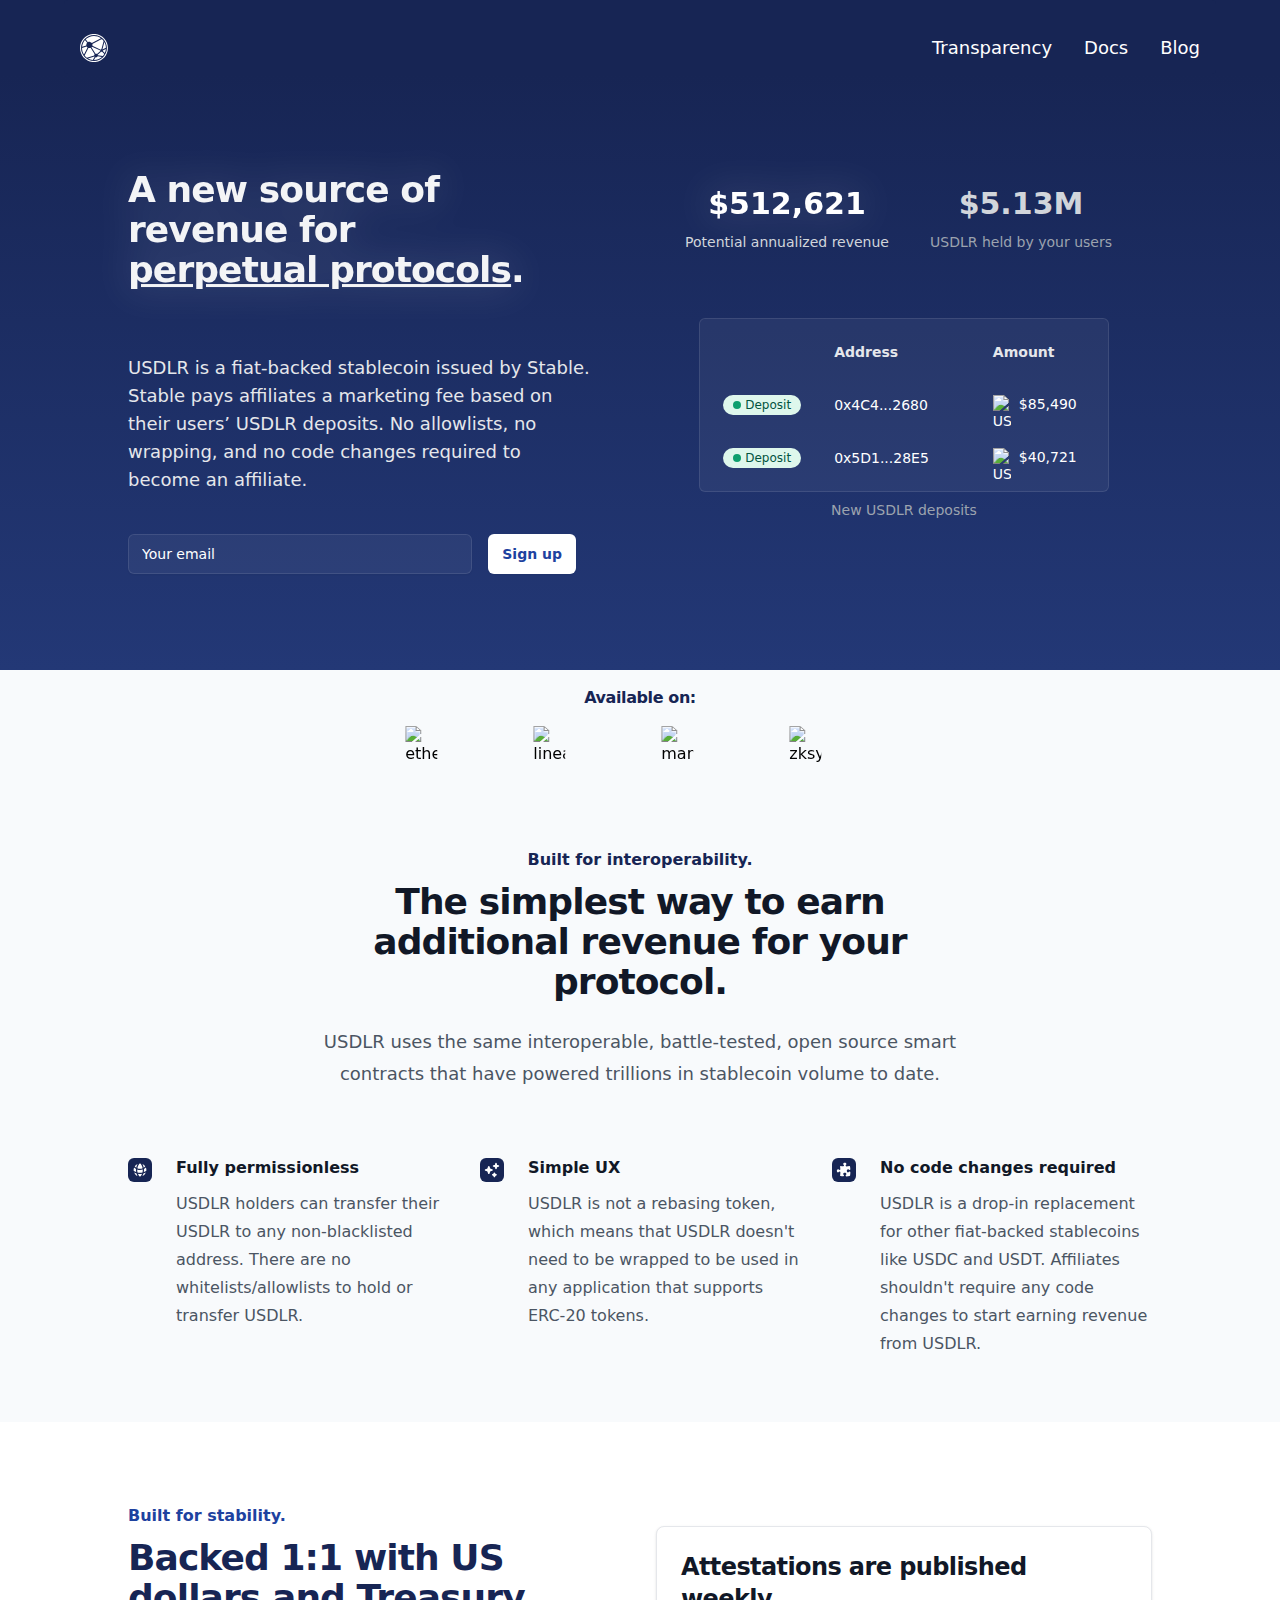
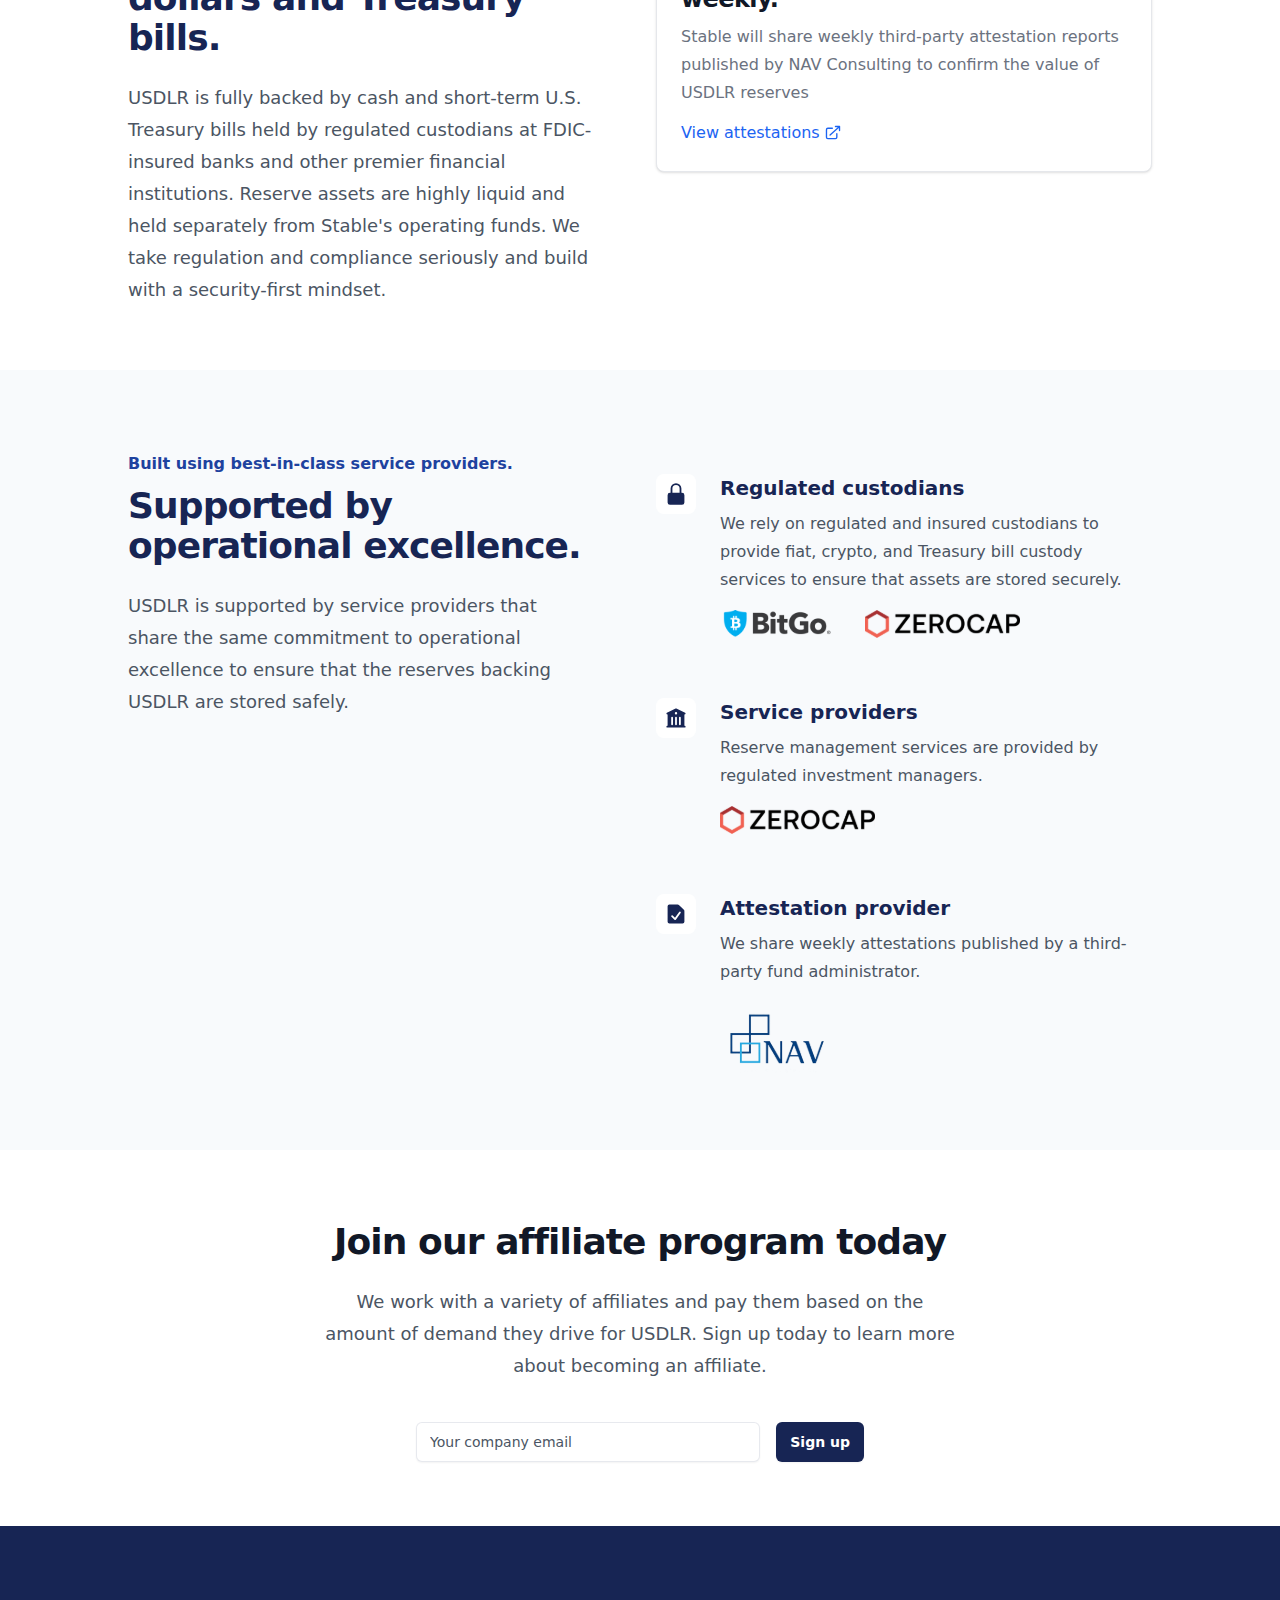
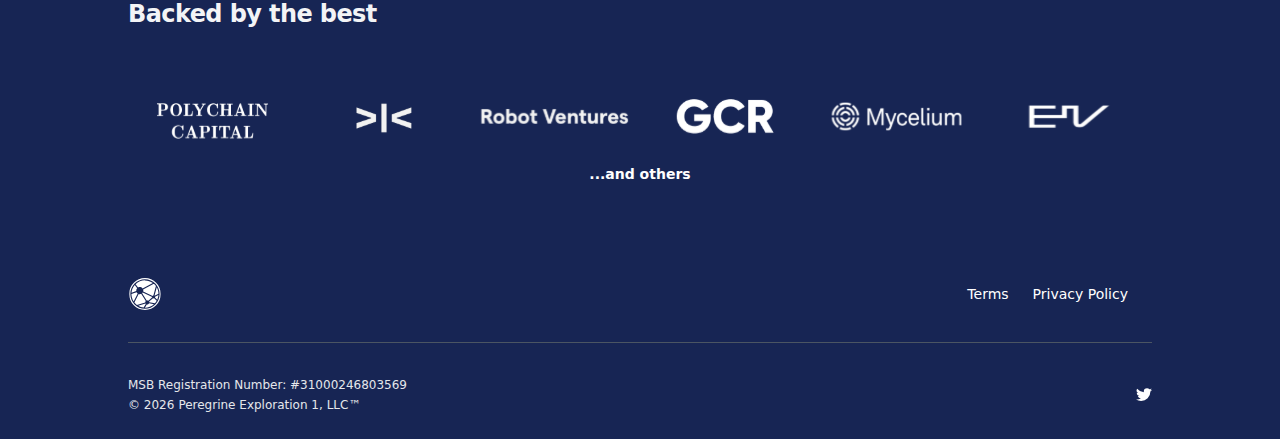
==== commit 6b062ec8: "Update index.html" ====
--- a/index.html
+++ b/index.html
@@ -1 +1 @@
-<!DOCTYPE html><html class="h-full scroll-smooth antialiased [font-feature-settings:&#x27;ss01&#x27;]" lang="en"><head><meta charSet="utf-8"/><title>USDLR by Stable</title><script type="application/ld+json">{"@context":"https://schema.org","@type":"WebSite","name":"Stable","url":"https://withstable.com/"}</script><meta name="description" content="USDLR is a fiat-backed stablecoin issued by Stable. Stable pays affiliates on their users’ USDLR deposits."/><meta name="apple-mobile-web-app-capable" content="yes"/><meta name="apple-mobile-web-app-status-bar-style" content="black-translucent"/><meta name="viewport" content="viewport-fit=cover, width=device-width, initial-scale=1.0"/><link rel="preload" href="/_next/static/media/logo.aa504e0a.svg" as="image" fetchpriority="high"/><meta name="next-head-count" content="8"/><link rel="preconnect" href="https://fonts.googleapis.com"/><link rel="preconnect" href="https://fonts.gstatic.com" crossorigin="anonymous"/><link rel="preconnect" href="https://fonts.gstatic.com" crossorigin /><link rel="preload" href="/_next/static/css/ff73ca529b19ed49.css" as="style" crossorigin=""/><link rel="stylesheet" href="/_next/static/css/ff73ca529b19ed49.css" crossorigin="" data-n-g=""/><noscript data-n-css=""></noscript><script defer="" crossorigin="" nomodule="" src="/_next/static/chunks/polyfills-c67a75d1b6f99dc8.js"></script><script src="/_next/static/chunks/webpack-a145a82a6f28faf1.js" defer="" crossorigin=""></script><script src="/_next/static/chunks/framework-e37af27b88e7a33a.js" defer="" crossorigin=""></script><script src="/_next/static/chunks/main-d67e556ef5bcaf43.js" defer="" crossorigin=""></script><script src="/_next/static/chunks/pages/_app-92d1fdfe150b5acf.js" defer="" crossorigin=""></script><script src="/_next/static/chunks/675-feee017feb16f546.js" defer="" crossorigin=""></script><script src="/_next/static/chunks/463-15b8e43dfd42eb5c.js" defer="" crossorigin=""></script><script src="/_next/static/chunks/821-14b6c0095a2203a6.js" defer="" crossorigin=""></script><script src="/_next/static/chunks/298-8e085a88a918ae4f.js" defer="" crossorigin=""></script><script src="/_next/static/chunks/pages/index-73761a9bbd623d5e.js" defer="" crossorigin=""></script><script src="/_next/static/lGIqa-cKTmoSVA4YEj61D/_buildManifest.js" defer="" crossorigin=""></script><script src="/_next/static/lGIqa-cKTmoSVA4YEj61D/_ssgManifest.js" defer="" crossorigin=""></script><style data-href="https://fonts.googleapis.com/css2?family=Inter:wght@100..900&family=Lexend:wght@400;500&display=swap">@font-face{font-family:'Inter';font-style:normal;font-weight:100;font-display:swap;src:url(https://fonts.gstatic.com/s/inter/v13/UcCO3FwrK3iLTeHuS_fvQtMwCp50KnMw2boKoduKmMEVuLyeMZs.woff) format('woff')}@font-face{font-family:'Inter';font-style:normal;font-weight:200;font-display:swap;src:url(https://fonts.gstatic.com/s/inter/v13/UcCO3FwrK3iLTeHuS_fvQtMwCp50KnMw2boKoduKmMEVuDyfMZs.woff) format('woff')}@font-face{font-family:'Inter';font-style:normal;font-weight:300;font-display:swap;src:url(https://fonts.gstatic.com/s/inter/v13/UcCO3FwrK3iLTeHuS_fvQtMwCp50KnMw2boKoduKmMEVuOKfMZs.woff) format('woff')}@font-face{font-family:'Inter';font-style:normal;font-weight:400;font-display:swap;src:url(https://fonts.gstatic.com/s/inter/v13/UcCO3FwrK3iLTeHuS_fvQtMwCp50KnMw2boKoduKmMEVuLyfMZs.woff) format('woff')}@font-face{font-family:'Inter';font-style:normal;font-weight:500;font-display:swap;src:url(https://fonts.gstatic.com/s/inter/v13/UcCO3FwrK3iLTeHuS_fvQtMwCp50KnMw2boKoduKmMEVuI6fMZs.woff) format('woff')}@font-face{font-family:'Inter';font-style:normal;font-weight:600;font-display:swap;src:url(https://fonts.gstatic.com/s/inter/v13/UcCO3FwrK3iLTeHuS_fvQtMwCp50KnMw2boKoduKmMEVuGKYMZs.woff) format('woff')}@font-face{font-family:'Inter';font-style:normal;font-weight:700;font-display:swap;src:url(https://fonts.gstatic.com/s/inter/v13/UcCO3FwrK3iLTeHuS_fvQtMwCp50KnMw2boKoduKmMEVuFuYMZs.woff) format('woff')}@font-face{font-family:'Inter';font-style:normal;font-weight:800;font-display:swap;src:url(https://fonts.gstatic.com/s/inter/v13/UcCO3FwrK3iLTeHuS_fvQtMwCp50KnMw2boKoduKmMEVuDyYMZs.woff) format('woff')}@font-face{font-family:'Inter';font-style:normal;font-weight:900;font-display:swap;src:url(https://fonts.gstatic.com/s/inter/v13/UcCO3FwrK3iLTeHuS_fvQtMwCp50KnMw2boKoduKmMEVuBWYMZs.woff) format('woff')}@font-face{font-family:'Lexend';font-style:normal;font-weight:400;font-display:swap;src:url(https://fonts.gstatic.com/s/lexend/v19/wlptgwvFAVdoq2_F94zlCfv0bz1WCzsW_LM.woff) format('woff')}@font-face{font-family:'Lexend';font-style:normal;font-weight:500;font-display:swap;src:url(https://fonts.gstatic.com/s/lexend/v19/wlptgwvFAVdoq2_F94zlCfv0bz1WCwkW_LM.woff) format('woff')}@font-face{font-family:'Inter';font-style:normal;font-weight:100 900;font-display:swap;src:url(https://fonts.gstatic.com/s/inter/v13/UcC73FwrK3iLTeHuS_fvQtMwCp50KnMa2JL7W0Q5n-wU.woff2) format('woff2');unicode-range:U+0460-052F,U+1C80-1C88,U+20B4,U+2DE0-2DFF,U+A640-A69F,U+FE2E-FE2F}@font-face{font-family:'Inter';font-style:normal;font-weight:100 900;font-display:swap;src:url(https://fonts.gstatic.com/s/inter/v13/UcC73FwrK3iLTeHuS_fvQtMwCp50KnMa0ZL7W0Q5n-wU.woff2) format('woff2');unicode-range:U+0301,U+0400-045F,U+0490-0491,U+04B0-04B1,U+2116}@font-face{font-family:'Inter';font-style:normal;font-weight:100 900;font-display:swap;src:url(https://fonts.gstatic.com/s/inter/v13/UcC73FwrK3iLTeHuS_fvQtMwCp50KnMa2ZL7W0Q5n-wU.woff2) format('woff2');unicode-range:U+1F00-1FFF}@font-face{font-family:'Inter';font-style:normal;font-weight:100 900;font-display:swap;src:url(https://fonts.gstatic.com/s/inter/v13/UcC73FwrK3iLTeHuS_fvQtMwCp50KnMa1pL7W0Q5n-wU.woff2) format('woff2');unicode-range:U+0370-0377,U+037A-037F,U+0384-038A,U+038C,U+038E-03A1,U+03A3-03FF}@font-face{font-family:'Inter';font-style:normal;font-weight:100 900;font-display:swap;src:url(https://fonts.gstatic.com/s/inter/v13/UcC73FwrK3iLTeHuS_fvQtMwCp50KnMa2pL7W0Q5n-wU.woff2) format('woff2');unicode-range:U+0102-0103,U+0110-0111,U+0128-0129,U+0168-0169,U+01A0-01A1,U+01AF-01B0,U+0300-0301,U+0303-0304,U+0308-0309,U+0323,U+0329,U+1EA0-1EF9,U+20AB}@font-face{font-family:'Inter';font-style:normal;font-weight:100 900;font-display:swap;src:url(https://fonts.gstatic.com/s/inter/v13/UcC73FwrK3iLTeHuS_fvQtMwCp50KnMa25L7W0Q5n-wU.woff2) format('woff2');unicode-range:U+0100-02AF,U+0304,U+0308,U+0329,U+1E00-1E9F,U+1EF2-1EFF,U+2020,U+20A0-20AB,U+20AD-20C0,U+2113,U+2C60-2C7F,U+A720-A7FF}@font-face{font-family:'Inter';font-style:normal;font-weight:100 900;font-display:swap;src:url(https://fonts.gstatic.com/s/inter/v13/UcC73FwrK3iLTeHuS_fvQtMwCp50KnMa1ZL7W0Q5nw.woff2) format('woff2');unicode-range:U+0000-00FF,U+0131,U+0152-0153,U+02BB-02BC,U+02C6,U+02DA,U+02DC,U+0304,U+0308,U+0329,U+2000-206F,U+2074,U+20AC,U+2122,U+2191,U+2193,U+2212,U+2215,U+FEFF,U+FFFD}@font-face{font-family:'Lexend';font-style:normal;font-weight:400;font-display:swap;src:url(https://fonts.gstatic.com/s/lexend/v19/wlpwgwvFAVdoq2_v9KQU82RHaBBX.woff2) format('woff2');unicode-range:U+0102-0103,U+0110-0111,U+0128-0129,U+0168-0169,U+01A0-01A1,U+01AF-01B0,U+0300-0301,U+0303-0304,U+0308-0309,U+0323,U+0329,U+1EA0-1EF9,U+20AB}@font-face{font-family:'Lexend';font-style:normal;font-weight:400;font-display:swap;src:url(https://fonts.gstatic.com/s/lexend/v19/wlpwgwvFAVdoq2_v9aQU82RHaBBX.woff2) format('woff2');unicode-range:U+0100-02AF,U+0304,U+0308,U+0329,U+1E00-1E9F,U+1EF2-1EFF,U+2020,U+20A0-20AB,U+20AD-20C0,U+2113,U+2C60-2C7F,U+A720-A7FF}@font-face{font-family:'Lexend';font-style:normal;font-weight:400;font-display:swap;src:url(https://fonts.gstatic.com/s/lexend/v19/wlpwgwvFAVdoq2_v-6QU82RHaA.woff2) format('woff2');unicode-range:U+0000-00FF,U+0131,U+0152-0153,U+02BB-02BC,U+02C6,U+02DA,U+02DC,U+0304,U+0308,U+0329,U+2000-206F,U+2074,U+20AC,U+2122,U+2191,U+2193,U+2212,U+2215,U+FEFF,U+FFFD}@font-face{font-family:'Lexend';font-style:normal;font-weight:500;font-display:swap;src:url(https://fonts.gstatic.com/s/lexend/v19/wlpwgwvFAVdoq2_v9KQU82RHaBBX.woff2) format('woff2');unicode-range:U+0102-0103,U+0110-0111,U+0128-0129,U+0168-0169,U+01A0-01A1,U+01AF-01B0,U+0300-0301,U+0303-0304,U+0308-0309,U+0323,U+0329,U+1EA0-1EF9,U+20AB}@font-face{font-family:'Lexend';font-style:normal;font-weight:500;font-display:swap;src:url(https://fonts.gstatic.com/s/lexend/v19/wlpwgwvFAVdoq2_v9aQU82RHaBBX.woff2) format('woff2');unicode-range:U+0100-02AF,U+0304,U+0308,U+0329,U+1E00-1E9F,U+1EF2-1EFF,U+2020,U+20A0-20AB,U+20AD-20C0,U+2113,U+2C60-2C7F,U+A720-A7FF}@font-face{font-family:'Lexend';font-style:normal;font-weight:500;font-display:swap;src:url(https://fonts.gstatic.com/s/lexend/v19/wlpwgwvFAVdoq2_v-6QU82RHaA.woff2) format('woff2');unicode-range:U+0000-00FF,U+0131,U+0152-0153,U+02BB-02BC,U+02C6,U+02DA,U+02DC,U+0304,U+0308,U+0329,U+2000-206F,U+2074,U+20AC,U+2122,U+2191,U+2193,U+2212,U+2215,U+FEFF,U+FFFD}</style></head><body class="flex h-full flex-col"><div id="__next"><div class="bg-slate-50"><div class="bg-blue-950"><nav class="px-2 py-2.5 dark:border-gray-700 dark:bg-gray-800 sm:px-4 rounded bg-blue-950 mx-auto max-w-6xl w-11/12 pt-8"><div class="mx-auto flex flex-wrap items-center justify-between"><a class="flex items-center" href="/"><img alt="Stable logo" fetchpriority="high" width="28" height="28" decoding="async" data-nimg="1" class="h-8 mr-3" style="color:transparent" src="/_next/static/media/logo.aa504e0a.svg"/></a><button data-testid="flowbite-navbar-toggle" class="inline-flex items-center rounded-lg p-2 text-sm hover:bg-gray-100 focus:outline-none focus:ring-2 focus:ring-gray-200 dark:text-gray-400 dark:hover:bg-gray-700 dark:focus:ring-gray-600 md:hidden text-white hover:text-blue-950"><span class="sr-only">Open main menu</span><svg stroke="currentColor" fill="currentColor" stroke-width="0" viewBox="0 0 448 512" aria-hidden="true" class="h-6 w-6 shrink-0" height="1em" width="1em" xmlns="http://www.w3.org/2000/svg"><path d="M16 132h416c8.837 0 16-7.163 16-16V76c0-8.837-7.163-16-16-16H16C7.163 60 0 67.163 0 76v40c0 8.837 7.163 16 16 16zm0 160h416c8.837 0 16-7.163 16-16v-40c0-8.837-7.163-16-16-16H16c-8.837 0-16 7.163-16 16v40c0 8.837 7.163 16 16 16zm0 160h416c8.837 0 16-7.163 16-16v-40c0-8.837-7.163-16-16-16H16c-8.837 0-16 7.163-16 16v40c0 8.837 7.163 16 16 16z"></path></svg></button><div data-testid="flowbite-navbar-collapse" class="w-full md:block md:w-auto hidden"><ul class="mt-4 flex flex-col md:mt-0 md:flex-row md:space-x-8 md:text-sm md:font-medium"><li><a class="py-2 border-b border-gray-100 hover:bg-gray-50 dark:border-gray-700 dark:text-gray-400 dark:hover:bg-gray-700 dark:hover:text-white md:border-0 md:hover:bg-transparent md:dark:hover:bg-transparent md:dark:hover:text-white block px-4 text-white text-lg rounded md:bg-transparent md:hover:text-white hover:underline hover:text-blue-950 md:p-0" href="/transparency">Transparency</a></li><li><a class="py-2 border-b border-gray-100 hover:bg-gray-50 dark:border-gray-700 dark:text-gray-400 dark:hover:bg-gray-700 dark:hover:text-white md:border-0 md:hover:bg-transparent md:dark:hover:bg-transparent md:dark:hover:text-white block px-4 text-white text-lg rounded md:bg-transparent md:hover:text-white hover:underline hover:text-blue-950 md:p-0" href="https://docs.withstable.com" target="_blank" rel="noreferrer">Docs</a></li><li><a class="py-2 border-b border-gray-100 hover:bg-gray-50 dark:border-gray-700 dark:text-gray-400 dark:hover:bg-gray-700 dark:hover:text-white md:border-0 md:hover:bg-transparent md:dark:hover:bg-transparent md:dark:hover:text-white block px-4 text-white text-lg rounded md:bg-transparent md:hover:text-white hover:underline hover:text-blue-950 md:p-0" href="https://themintbystable.substack.com/" target="_blank" rel="noreferrer">Blog</a></li></ul></div></div></nav></div><div class="bg-gradient-to-b from-blue-950 to-blue-900 pb-24 md:pt-16"><div class="mx-auto max-w-6xl px-16 lg:px-18"><div class="grid grid-cols-1 xl:grid-cols-2 mx-auto gap-x-8 gap-y-8"><div class="lg:pr-8"><br/><h1 class="mt-2 text-3xl font-bold tracking-tight text-gray-100 sm:text-4xl drop-shadow-[0_0px_20px_rgba(255,255,255,0.2)]">A new source of revenue for<br/><div class="text-transition undefined" style="white-space:normal;display:flex;height:auto"><div style="opacity:0;transform:translateY(100%)"><u>perpetual protocols</u>.</div></div></h1><p class="mt-20 sm:mt-16 max-w-4xl md:text-lg text-md leading-8 text-gray-200">USDLR is a fiat-backed stablecoin issued by Stable. Stable pays affiliates a marketing fee based on their users’ USDLR deposits. No allowlists, no wrapping, and no code changes required to become an affiliate.</p><form class="mt-10 flex max-w-md gap-x-4" name="usdlr-waitlist" method="POST" netlify-honeypot="bot-field" hidden="" data-netlify="true"><input type="hidden" name="bot-field"/><input type="hidden" name="form-name" value="usdlr-waitlist"/><label for="email-address" class="sr-only">Email address</label><input id="email-address" name="email" type="email" autoComplete="email" required="" class="min-w-0 flex-auto rounded-md border-0 bg-white/5 px-3.5 py-2 text-white shadow-sm placeholder-white ring-1 ring-inset ring-white/10 focus:ring-2 focus:ring-inset focus:ring-gray-100 sm:text-sm sm:leading-6" placeholder="Your email"/><button type="submit" class="flex-none rounded-md bg-white px-3.5 py-2.5 text-sm font-semibold text-blue-800 shadow-sm hover:bg-gray-100 focus-visible:outline focus-visible:outline-2 focus-visible:outline-offset-2 focus-visible:outline-white">Sign up</button></form></div><div class="text-white sm:text-sm sm:leading-6 align-center items-center"><div class="grid grid-cols-1 md:grid-cols-2 px-3.5 py-4"><div class="flex flex-col items-center justify-center py-8"><dt class="mb-2 text-3xl drop-shadow-[0_0px_20px_rgba(255,255,255,0.25)] font-extrabold"><span></span></dt><dd class="text-gray-300 dark:text-gray-400">Potential annualized revenue</dd></div><div class="flex flex-col items-center justify-center"><dt class="mb-2 text-3xl text-gray-300 font-extrabold"><span></span></dt><dd class="text-gray-400">USDLR held by your users</dd></div></div><div class="flex flex-col items-center mt-8 sm:mt-0"><div class="rounded-md bg-white/5 -px-24 ring-1 ring-inset mt-4 ring-white/10 py-2"><table class="text-xs sm:text-sm text-left rtl:text-right text-white"><thead class="text-gray-200"><tr><th scope="col"></th><th scope="col" class="px-4 sm:px-8 py-2 sm:py-4">Address</th><th scope="col" class="px-4 sm:px-8 py-2 sm:py-4">Amount</th></tr></thead><tbody></tbody></table></div><p class="text-gray-400 text-xs sm:text-sm mt-2">New USDLR deposits</p></div></div></div></div></div><div class="flex flex-col justify-center items-center py-4 space-y-4 mx-auto max-w-6xl px-16 lg:px-18"><p class="text-md font-semibold tracking-tight text-blue-950">Available on:</p><div class="max-w-sm lg:max-w-lg overflow-hidden"><div class="FMT__container" style="width:100%;height:100%;overflow:hidden"><div class="FMT__container__contents" style="display:flex;width:max-content;margin-left:-2px"><div style="display:flex"><div class="px-6 lg:px-12"><img alt="ethereum" loading="lazy" width="32" height="32" decoding="async" data-nimg="1" style="color:transparent" srcSet="/_next/image?url=%2F_next%2Fstatic%2Fmedia%2Fethereum.0fd17dad.png&amp;w=32&amp;q=75 1x, /_next/image?url=%2F_next%2Fstatic%2Fmedia%2Fethereum.0fd17dad.png&amp;w=64&amp;q=75 2x" src="/_next/image?url=%2F_next%2Fstatic%2Fmedia%2Fethereum.0fd17dad.png&amp;w=64&amp;q=75"/></div><div class="px-6 lg:px-12"><img alt="linea" loading="lazy" width="32" height="32" decoding="async" data-nimg="1" style="color:transparent" srcSet="/_next/image?url=%2F_next%2Fstatic%2Fmedia%2Flinea.27a635cd.png&amp;w=32&amp;q=75 1x, /_next/image?url=%2F_next%2Fstatic%2Fmedia%2Flinea.27a635cd.png&amp;w=64&amp;q=75 2x" src="/_next/image?url=%2F_next%2Fstatic%2Fmedia%2Flinea.27a635cd.png&amp;w=64&amp;q=75"/></div><div class="px-6 lg:px-12"><img alt="mantle" loading="lazy" width="32" height="32" decoding="async" data-nimg="1" style="color:transparent" srcSet="/_next/image?url=%2F_next%2Fstatic%2Fmedia%2Fmantle.ea0a6ed7.png&amp;w=32&amp;q=75 1x, /_next/image?url=%2F_next%2Fstatic%2Fmedia%2Fmantle.ea0a6ed7.png&amp;w=64&amp;q=75 2x" src="/_next/image?url=%2F_next%2Fstatic%2Fmedia%2Fmantle.ea0a6ed7.png&amp;w=64&amp;q=75"/></div><div class="px-6 lg:px-12"><img alt="zksync" loading="lazy" width="32" height="32" decoding="async" data-nimg="1" style="color:transparent" srcSet="/_next/image?url=%2F_next%2Fstatic%2Fmedia%2Fzksync.1348bb67.png&amp;w=32&amp;q=75 1x, /_next/image?url=%2F_next%2Fstatic%2Fmedia%2Fzksync.1348bb67.png&amp;w=64&amp;q=75 2x" src="/_next/image?url=%2F_next%2Fstatic%2Fmedia%2Fzksync.1348bb67.png&amp;w=64&amp;q=75"/></div><div class="px-6 lg:px-12"><img alt="arbitrum" loading="lazy" width="32" height="32" decoding="async" data-nimg="1" style="color:transparent" srcSet="/_next/image?url=%2F_next%2Fstatic%2Fmedia%2Farbitrum.891dbf9b.png&amp;w=32&amp;q=75 1x, /_next/image?url=%2F_next%2Fstatic%2Fmedia%2Farbitrum.891dbf9b.png&amp;w=64&amp;q=75 2x" src="/_next/image?url=%2F_next%2Fstatic%2Fmedia%2Farbitrum.891dbf9b.png&amp;w=64&amp;q=75"/></div></div><div style="display:flex"><div class="px-6 lg:px-12"><img alt="ethereum" loading="lazy" width="32" height="32" decoding="async" data-nimg="1" style="color:transparent" srcSet="/_next/image?url=%2F_next%2Fstatic%2Fmedia%2Fethereum.0fd17dad.png&amp;w=32&amp;q=75 1x, /_next/image?url=%2F_next%2Fstatic%2Fmedia%2Fethereum.0fd17dad.png&amp;w=64&amp;q=75 2x" src="/_next/image?url=%2F_next%2Fstatic%2Fmedia%2Fethereum.0fd17dad.png&amp;w=64&amp;q=75"/></div><div class="px-6 lg:px-12"><img alt="linea" loading="lazy" width="32" height="32" decoding="async" data-nimg="1" style="color:transparent" srcSet="/_next/image?url=%2F_next%2Fstatic%2Fmedia%2Flinea.27a635cd.png&amp;w=32&amp;q=75 1x, /_next/image?url=%2F_next%2Fstatic%2Fmedia%2Flinea.27a635cd.png&amp;w=64&amp;q=75 2x" src="/_next/image?url=%2F_next%2Fstatic%2Fmedia%2Flinea.27a635cd.png&amp;w=64&amp;q=75"/></div><div class="px-6 lg:px-12"><img alt="mantle" loading="lazy" width="32" height="32" decoding="async" data-nimg="1" style="color:transparent" srcSet="/_next/image?url=%2F_next%2Fstatic%2Fmedia%2Fmantle.ea0a6ed7.png&amp;w=32&amp;q=75 1x, /_next/image?url=%2F_next%2Fstatic%2Fmedia%2Fmantle.ea0a6ed7.png&amp;w=64&amp;q=75 2x" src="/_next/image?url=%2F_next%2Fstatic%2Fmedia%2Fmantle.ea0a6ed7.png&amp;w=64&amp;q=75"/></div><div class="px-6 lg:px-12"><img alt="zksync" loading="lazy" width="32" height="32" decoding="async" data-nimg="1" style="color:transparent" srcSet="/_next/image?url=%2F_next%2Fstatic%2Fmedia%2Fzksync.1348bb67.png&amp;w=32&amp;q=75 1x, /_next/image?url=%2F_next%2Fstatic%2Fmedia%2Fzksync.1348bb67.png&amp;w=64&amp;q=75 2x" src="/_next/image?url=%2F_next%2Fstatic%2Fmedia%2Fzksync.1348bb67.png&amp;w=64&amp;q=75"/></div><div class="px-6 lg:px-12"><img alt="arbitrum" loading="lazy" width="32" height="32" decoding="async" data-nimg="1" style="color:transparent" srcSet="/_next/image?url=%2F_next%2Fstatic%2Fmedia%2Farbitrum.891dbf9b.png&amp;w=32&amp;q=75 1x, /_next/image?url=%2F_next%2Fstatic%2Fmedia%2Farbitrum.891dbf9b.png&amp;w=64&amp;q=75 2x" src="/_next/image?url=%2F_next%2Fstatic%2Fmedia%2Farbitrum.891dbf9b.png&amp;w=64&amp;q=75"/></div></div><div style="display:flex"><div class="px-6 lg:px-12"><img alt="ethereum" loading="lazy" width="32" height="32" decoding="async" data-nimg="1" style="color:transparent" srcSet="/_next/image?url=%2F_next%2Fstatic%2Fmedia%2Fethereum.0fd17dad.png&amp;w=32&amp;q=75 1x, /_next/image?url=%2F_next%2Fstatic%2Fmedia%2Fethereum.0fd17dad.png&amp;w=64&amp;q=75 2x" src="/_next/image?url=%2F_next%2Fstatic%2Fmedia%2Fethereum.0fd17dad.png&amp;w=64&amp;q=75"/></div><div class="px-6 lg:px-12"><img alt="linea" loading="lazy" width="32" height="32" decoding="async" data-nimg="1" style="color:transparent" srcSet="/_next/image?url=%2F_next%2Fstatic%2Fmedia%2Flinea.27a635cd.png&amp;w=32&amp;q=75 1x, /_next/image?url=%2F_next%2Fstatic%2Fmedia%2Flinea.27a635cd.png&amp;w=64&amp;q=75 2x" src="/_next/image?url=%2F_next%2Fstatic%2Fmedia%2Flinea.27a635cd.png&amp;w=64&amp;q=75"/></div><div class="px-6 lg:px-12"><img alt="mantle" loading="lazy" width="32" height="32" decoding="async" data-nimg="1" style="color:transparent" srcSet="/_next/image?url=%2F_next%2Fstatic%2Fmedia%2Fmantle.ea0a6ed7.png&amp;w=32&amp;q=75 1x, /_next/image?url=%2F_next%2Fstatic%2Fmedia%2Fmantle.ea0a6ed7.png&amp;w=64&amp;q=75 2x" src="/_next/image?url=%2F_next%2Fstatic%2Fmedia%2Fmantle.ea0a6ed7.png&amp;w=64&amp;q=75"/></div><div class="px-6 lg:px-12"><img alt="zksync" loading="lazy" width="32" height="32" decoding="async" data-nimg="1" style="color:transparent" srcSet="/_next/image?url=%2F_next%2Fstatic%2Fmedia%2Fzksync.1348bb67.png&amp;w=32&amp;q=75 1x, /_next/image?url=%2F_next%2Fstatic%2Fmedia%2Fzksync.1348bb67.png&amp;w=64&amp;q=75 2x" src="/_next/image?url=%2F_next%2Fstatic%2Fmedia%2Fzksync.1348bb67.png&amp;w=64&amp;q=75"/></div><div class="px-6 lg:px-12"><img alt="arbitrum" loading="lazy" width="32" height="32" decoding="async" data-nimg="1" style="color:transparent" srcSet="/_next/image?url=%2F_next%2Fstatic%2Fmedia%2Farbitrum.891dbf9b.png&amp;w=32&amp;q=75 1x, /_next/image?url=%2F_next%2Fstatic%2Fmedia%2Farbitrum.891dbf9b.png&amp;w=64&amp;q=75 2x" src="/_next/image?url=%2F_next%2Fstatic%2Fmedia%2Farbitrum.891dbf9b.png&amp;w=64&amp;q=75"/></div></div></div></div></div></div><div class="overflow-hidden py-16"><div class="mx-auto max-w-6xl px-16 lg:px-18"><div class="mx-auto gap-x-8 gap-y-16 sm:gap-y-20 lg:mx-0 lg:max-w-none"><div class="mx-auto max-w-2xl lg:text-center pb-16"><h2 class="text-base font-semibold leading-7 text-blue-950">Built for interoperability.</h2><p class="mt-2 text-3xl font-bold tracking-tight text-gray-900 sm:text-4xl">The simplest way to earn additional revenue for your protocol.</p><p class="mt-6 text-lg leading-8 text-gray-600">USDLR uses the same interoperable, battle-tested, open source smart contracts that have powered trillions in stablecoin volume to date.</p></div><div class="mx-auto max-w-6xl lg:px-18"><dl class="grid max-w-xl grid-cols-1 gap-x-8 gap-y-8 sm:gap-y-12 lg:max-w-none lg:grid-cols-3 lg:gap-y-16"><div class="relative pl-12"><dt class="text-base font-semibold leading-7 text-gray-900"><div class="absolute mt-1 left-0 top-0 flex h-6 w-6 items-center justify-center rounded-md bg-blue-950"><svg xmlns="http://www.w3.org/2000/svg" viewBox="0 0 20 20" fill="currentColor" aria-hidden="true" data-slot="icon" class="h-4 w-4 text-white"><path d="M16.555 5.412a8.028 8.028 0 0 0-3.503-2.81 14.899 14.899 0 0 1 1.663 4.472 8.547 8.547 0 0 0 1.84-1.662ZM13.326 7.825a13.43 13.43 0 0 0-2.413-5.773 8.087 8.087 0 0 0-1.826 0 13.43 13.43 0 0 0-2.413 5.773A8.473 8.473 0 0 0 10 8.5c1.18 0 2.304-.24 3.326-.675ZM6.514 9.376A9.98 9.98 0 0 0 10 10c1.226 0 2.4-.22 3.486-.624a13.54 13.54 0 0 1-.351 3.759A13.54 13.54 0 0 1 10 13.5c-1.079 0-2.128-.127-3.134-.366a13.538 13.538 0 0 1-.352-3.758ZM5.285 7.074a14.9 14.9 0 0 1 1.663-4.471 8.028 8.028 0 0 0-3.503 2.81c.529.638 1.149 1.199 1.84 1.66ZM17.334 6.798a7.973 7.973 0 0 1 .614 4.115 13.47 13.47 0 0 1-3.178 1.72 15.093 15.093 0 0 0 .174-3.939 10.043 10.043 0 0 0 2.39-1.896ZM2.666 6.798a10.042 10.042 0 0 0 2.39 1.896 15.196 15.196 0 0 0 .174 3.94 13.472 13.472 0 0 1-3.178-1.72 7.973 7.973 0 0 1 .615-4.115ZM10 15c.898 0 1.778-.079 2.633-.23a13.473 13.473 0 0 1-1.72 3.178 8.099 8.099 0 0 1-1.826 0 13.47 13.47 0 0 1-1.72-3.178c.855.151 1.735.23 2.633.23ZM14.357 14.357a14.912 14.912 0 0 1-1.305 3.04 8.027 8.027 0 0 0 4.345-4.345c-.953.542-1.971.981-3.04 1.305ZM6.948 17.397a8.027 8.027 0 0 1-4.345-4.345c.953.542 1.971.981 3.04 1.305a14.912 14.912 0 0 0 1.305 3.04Z"></path></svg></div>Fully permissionless</dt><dd class="mt-2 text-base leading-7 text-gray-600">USDLR holders can transfer their USDLR to any non-blacklisted address. There are no whitelists/allowlists to hold or transfer USDLR.</dd></div><div class="relative pl-12"><dt class="text-base font-semibold leading-7 text-gray-900"><div class="absolute mt-1 left-0 top-0 flex h-6 w-6 items-center justify-center rounded-md bg-blue-950"><svg xmlns="http://www.w3.org/2000/svg" viewBox="0 0 20 20" fill="currentColor" aria-hidden="true" data-slot="icon" class="h-4 w-4 text-white"><path d="M15.98 1.804a1 1 0 0 0-1.96 0l-.24 1.192a1 1 0 0 1-.784.785l-1.192.238a1 1 0 0 0 0 1.962l1.192.238a1 1 0 0 1 .785.785l.238 1.192a1 1 0 0 0 1.962 0l.238-1.192a1 1 0 0 1 .785-.785l1.192-.238a1 1 0 0 0 0-1.962l-1.192-.238a1 1 0 0 1-.785-.785l-.238-1.192ZM6.949 5.684a1 1 0 0 0-1.898 0l-.683 2.051a1 1 0 0 1-.633.633l-2.051.683a1 1 0 0 0 0 1.898l2.051.684a1 1 0 0 1 .633.632l.683 2.051a1 1 0 0 0 1.898 0l.683-2.051a1 1 0 0 1 .633-.633l2.051-.683a1 1 0 0 0 0-1.898l-2.051-.683a1 1 0 0 1-.633-.633L6.95 5.684ZM13.949 13.684a1 1 0 0 0-1.898 0l-.184.551a1 1 0 0 1-.632.633l-.551.183a1 1 0 0 0 0 1.898l.551.183a1 1 0 0 1 .633.633l.183.551a1 1 0 0 0 1.898 0l.184-.551a1 1 0 0 1 .632-.633l.551-.183a1 1 0 0 0 0-1.898l-.551-.184a1 1 0 0 1-.633-.632l-.183-.551Z"></path></svg></div>Simple UX</dt><dd class="mt-2 text-base leading-7 text-gray-600">USDLR is not a rebasing token, which means that USDLR doesn&#x27;t need to be wrapped to be used in any application that supports ERC-20 tokens.</dd></div><div class="relative pl-12"><dt class="text-base font-semibold leading-7 text-gray-900"><div class="absolute mt-1 left-0 top-0 flex h-6 w-6 items-center justify-center rounded-md bg-blue-950"><svg xmlns="http://www.w3.org/2000/svg" viewBox="0 0 20 20" fill="currentColor" aria-hidden="true" data-slot="icon" class="h-4 w-4 text-white"><path d="M12 4.467c0-.405.262-.75.559-1.027.276-.257.441-.584.441-.94 0-.828-.895-1.5-2-1.5s-2 .672-2 1.5c0 .362.171.694.456.953.29.265.544.6.544.994a.968.968 0 0 1-1.024.974 39.655 39.655 0 0 1-3.014-.306.75.75 0 0 0-.847.847c.14.993.242 1.999.306 3.014A.968.968 0 0 1 4.447 10c-.393 0-.729-.253-.994-.544C3.194 9.17 2.862 9 2.5 9 1.672 9 1 9.895 1 11s.672 2 1.5 2c.356 0 .683-.165.94-.441.276-.297.622-.559 1.027-.559a.997.997 0 0 1 1.004 1.03 39.747 39.747 0 0 1-.319 3.734.75.75 0 0 0 .64.842c1.05.146 2.111.252 3.184.318A.97.97 0 0 0 10 16.948c0-.394-.254-.73-.545-.995C9.171 15.693 9 15.362 9 15c0-.828.895-1.5 2-1.5s2 .672 2 1.5c0 .356-.165.683-.441.94-.297.276-.559.622-.559 1.027a.998.998 0 0 0 1.03 1.005c1.337-.05 2.659-.162 3.961-.337a.75.75 0 0 0 .644-.644c.175-1.302.288-2.624.337-3.961A.998.998 0 0 0 16.967 12c-.405 0-.75.262-1.027.559-.257.276-.584.441-.94.441-.828 0-1.5-.895-1.5-2s.672-2 1.5-2c.362 0 .694.17.953.455.265.291.601.545.995.545a.97.97 0 0 0 .976-1.024 41.159 41.159 0 0 0-.318-3.184.75.75 0 0 0-.842-.64c-1.228.164-2.473.271-3.734.319A.997.997 0 0 1 12 4.467Z"></path></svg></div>No code changes required</dt><dd class="mt-2 text-base leading-7 text-gray-600">USDLR is a drop-in replacement for other fiat-backed stablecoins like USDC and USDT. Affiliates shouldn&#x27;t require any code changes to start earning revenue from USDLR.</dd></div></dl></div></div></div></div><div class="bg-white overflow-hidden py-16"><div class="mx-auto max-w-6xl px-16 lg:px-18"><div class="mx-auto grid max-w-2xl grid-cols-1 gap-x-8 gap-y-8 sm:gap-y-12 lg:mx-0 lg:max-w-none lg:grid-cols-2"><div class="lg:pr-8 lg:pt-4 lg:max-w-lg"><h2 class="text-base font-semibold leading-7 text-blue-800">Built for stability.</h2><p class="mt-2 text-3xl font-bold tracking-tight text-blue-950 sm:text-4xl">Backed 1:1 with US dollars and Treasury bills.</p><p class="mt-6 text-lg leading-8 text-gray-600">USDLR is fully backed by cash and short-term U.S. Treasury bills held by regulated custodians at FDIC-insured banks and other premier financial institutions. Reserve assets are highly liquid and held separately from Stable<!-- -->&#x27;<!-- -->s operating funds. We take regulation and compliance seriously and build with a security-first mindset.</p></div><div class="lg:mt-10 max-w-xl space-y-8 text-base leading-7 text-gray-600 lg:max-w-none"><div class="p-6 bg-white border border-gray-200 rounded-lg shadow dark:bg-gray-800 dark:border-gray-700"><a href="#"><h5 class="mb-2 text-2xl font-semibold tracking-tight text-gray-900 dark:text-white">Attestations are published weekly.</h5></a><p class="mb-3 font-normal text-gray-500 dark:text-gray-400">Stable will share weekly third-party attestation reports published by NAV Consulting to confirm the value of USDLR reserves</p><a class="inline-flex items-center text-blue-600 hover:underline" href="/transparency">View attestations<!-- --> <svg xmlns="http://www.w3.org/2000/svg" viewBox="0 0 20 20" fill="currentColor" aria-hidden="true" data-slot="icon" class="pl-1" height="18"><path fill-rule="evenodd" d="M4.25 5.5a.75.75 0 0 0-.75.75v8.5c0 .414.336.75.75.75h8.5a.75.75 0 0 0 .75-.75v-4a.75.75 0 0 1 1.5 0v4A2.25 2.25 0 0 1 12.75 17h-8.5A2.25 2.25 0 0 1 2 14.75v-8.5A2.25 2.25 0 0 1 4.25 4h5a.75.75 0 0 1 0 1.5h-5Z" clip-rule="evenodd"></path><path fill-rule="evenodd" d="M6.194 12.753a.75.75 0 0 0 1.06.053L16.5 4.44v2.81a.75.75 0 0 0 1.5 0v-4.5a.75.75 0 0 0-.75-.75h-4.5a.75.75 0 0 0 0 1.5h2.553l-9.056 8.194a.75.75 0 0 0-.053 1.06Z" clip-rule="evenodd"></path></svg></a></div></div></div></div></div><div class="overflow-hidden py-16"><div class="mx-auto max-w-6xl px-16 lg:px-18"><div class="mx-auto grid max-w-2xl grid-cols-1 gap-x-8 gap-y-8 sm:gap-y-12 lg:mx-0 lg:max-w-none lg:grid-cols-2"><div class=" lg:pr-8 lg:pt-4 lg:max-w-lg"><h2 class="text-base font-semibold leading-7 text-blue-800">Built using best-in-class service providers.</h2><p class="mt-2 text-3xl font-bold tracking-tight text-blue-950 sm:text-4xl">Supported by operational excellence.</p><p class="mt-6 text-lg leading-8 text-gray-600">USDLR is supported by service providers that share the same commitment to operational excellence to ensure that the reserves backing USDLR are stored safely.</p></div><dl class="mt-10 max-w-xl space-y-8 text-base leading-7 text-gray-600 lg:max-w-none"><div class="relative pl-16"><dt class="text-xl font-semibold leading-7 text-blue-950"><div class="absolute left-0 top-0 flex h-10 w-10 items-center justify-center rounded-lg bg-white"><svg xmlns="http://www.w3.org/2000/svg" viewBox="0 0 20 20" fill="currentColor" aria-hidden="true" data-slot="icon" class="h-6 w-6 text-blue-950"><path fill-rule="evenodd" d="M10 1a4.5 4.5 0 0 0-4.5 4.5V9H5a2 2 0 0 0-2 2v6a2 2 0 0 0 2 2h10a2 2 0 0 0 2-2v-6a2 2 0 0 0-2-2h-.5V5.5A4.5 4.5 0 0 0 10 1Zm3 8V5.5a3 3 0 1 0-6 0V9h6Z" clip-rule="evenodd"></path></svg></div>Regulated custodians</dt><dd class="mt-2 text-base leading-7 text-gray-600"><p class="pb-4">We rely on regulated and insured custodians to provide fiat, crypto, and Treasury bill custody services to ensure that assets are stored securely.</p><div class="flex flex-wrap sm:space-x-8 space-y-8 sm:space-y-0"><img alt="BitGo" loading="lazy" width="113" height="28" decoding="async" data-nimg="1" style="color:transparent" src="/_next/static/media/bitgo.14dddbdd.svg"/><img alt="Zerocap" loading="lazy" width="155" height="28" decoding="async" data-nimg="1" style="color:transparent" src="/_next/static/media/zerocap.1b31feca.svg"/></div></dd></div><br/><div class="relative pl-16"><dt class="text-xl font-semibold leading-7 text-blue-950"><div class="absolute left-0 top-0 flex h-10 w-10 items-center justify-center rounded-lg bg-white"><svg xmlns="http://www.w3.org/2000/svg" viewBox="0 0 20 20" fill="currentColor" aria-hidden="true" data-slot="icon" class="h-6 w-6 text-blue-950"><path fill-rule="evenodd" d="M9.674 2.075a.75.75 0 0 1 .652 0l7.25 3.5A.75.75 0 0 1 17 6.957V16.5h.25a.75.75 0 0 1 0 1.5H2.75a.75.75 0 0 1 0-1.5H3V6.957a.75.75 0 0 1-.576-1.382l7.25-3.5ZM11 6a1 1 0 1 1-2 0 1 1 0 0 1 2 0ZM7.5 9.75a.75.75 0 0 0-1.5 0v5.5a.75.75 0 0 0 1.5 0v-5.5Zm3.25 0a.75.75 0 0 0-1.5 0v5.5a.75.75 0 0 0 1.5 0v-5.5Zm3.25 0a.75.75 0 0 0-1.5 0v5.5a.75.75 0 0 0 1.5 0v-5.5Z" clip-rule="evenodd"></path></svg></div>Service providers</dt><dd class="mt-2 text-base leading-7 text-gray-600"><p class="pb-4">Reserve management services are provided by regulated investment managers.</p><img alt="Zerocap" loading="lazy" width="155" height="28" decoding="async" data-nimg="1" style="color:transparent" src="/_next/static/media/zerocap.1b31feca.svg"/></dd></div><br/><div class="relative pl-16"><dt class="text-xl font-semibold text-blue-950"><div class="absolute left-0 top-0 flex h-10 w-10 items-center justify-center rounded-lg bg-white"><svg xmlns="http://www.w3.org/2000/svg" viewBox="0 0 20 20" fill="currentColor" aria-hidden="true" data-slot="icon" class="h-6 w-6 text-blue-950"><path fill-rule="evenodd" d="M3 3.5A1.5 1.5 0 0 1 4.5 2h6.879a1.5 1.5 0 0 1 1.06.44l4.122 4.12A1.5 1.5 0 0 1 17 7.622V16.5a1.5 1.5 0 0 1-1.5 1.5h-11A1.5 1.5 0 0 1 3 16.5v-13Zm10.857 5.691a.75.75 0 0 0-1.214-.882l-3.483 4.79-1.88-1.88a.75.75 0 0 0-1.06 1.061l2.5 2.5a.75.75 0 0 0 1.137-.089l4-5.5Z" clip-rule="evenodd"></path></svg></div>Attestation provider</dt><dd class="mt-2 text-base leading-7 text-gray-600"><p class="pb-4">We share weekly attestations published by a third-party fund administrator.</p><img alt="Nav Consulting" loading="lazy" width="114" height="84" decoding="async" data-nimg="1" style="color:transparent" src="/_next/static/media/nav.aff010a8.svg"/></dd></div></dl></div></div></div><div class="bg-white overflow-hidden py-16"><div class="mx-auto max-w-3xl px-16 lg:px-18"><p class="mt-2 text-3xl font-bold lg:text-center tracking-tight text-gray-900 sm:text-4xl">Join our affiliate program today</p><p class="mt-6 text-lg leading-8 lg:text-center text-gray-600">We work with a variety of affiliates and pay them based on the amount of demand they drive for USDLR. Sign up today to learn more about becoming an affiliate.</p><form class="mt-10 flex max-w-md gap-x-4 mx-auto" name="usdlr-waitlist" method="POST" netlify-honeypot="bot-field" hidden="" data-netlify="true"><input type="hidden" name="bot-field"/><input type="hidden" name="form-name" value="usdlr-waitlist"/><label for="email-address" class="sr-only">Email address</label><input id="email-address" name="email" type="email" autoComplete="email" required="" class="min-w-0 flex-auto rounded-md border-0 bg-white/5 px-3.5 py-2 shadow-sm placeholder-gray-600 ring-1 ring-inset ring-blue-950/10 focus:ring-2 focus:ring-inset focus:ring-gray-100 sm:text-sm sm:leading-6" placeholder="Your company email"/><button type="submit" class="flex-none rounded-md bg-blue-950 px-3.5 py-2.5 text-sm font-semibold text-white shadow-sm hover:bg-blue-900 focus-visible:outline focus-visible:outline-2 focus-visible:outline-offset-2 focus-visible:outline-white">Sign up</button></form></div></div><div class="mx-auto px-6 lg:px-8 py-6 sm:py-16 bg-blue-950"><div class="mx-auto max-w-5xl"><p class="mt-2 text-xl font-bold tracking-tight text-gray-100 sm:text-2xl">Backed by the best</p><div class="mt-8 sm:mt-12 grid grid-cols-2 gap-0.5 overflow-hidden sm:mx-0 md:grid-cols-6"><a href="https://polychain.capital"><img alt="Polychain Capital" loading="lazy" width="158" height="72" decoding="async" data-nimg="1" class="max-h-20 w-full object-contain" style="color:transparent" src="/_next/static/media/polychain.a7100a3a.svg"/></a><a href="https://dragonfly.xyz"><img alt="Dragonfly Capital" loading="lazy" width="158" height="158" decoding="async" data-nimg="1" class="max-h-20 w-full object-contain" style="color:transparent" src="/_next/static/media/dragonfly.3340fe4a.svg"/></a><a href="https://robvc.com"><img alt="Robot Ventures" loading="lazy" width="158" height="72" decoding="async" data-nimg="1" class="max-h-20 w-full object-contain" style="color:transparent" src="/_next/static/media/robot.5ed79ae9.svg"/></a><a href="https://globalcoinresearch.com/"><img alt="GCR" loading="lazy" width="158" height="72" decoding="async" data-nimg="1" class="max-h-20 w-full object-contain" style="color:transparent" src="/_next/static/media/gcr.9fc86754.svg"/></a><a href="https://mycelium.xyz"><img alt="Mycelium" loading="lazy" width="158" height="72" decoding="async" data-nimg="1" class="max-h-20 w-full object-contain" style="color:transparent" src="/_next/static/media/mycelium.fa505018.svg"/></a><a href="https://twitter.com/eiventurestudio"><img alt="EIV" loading="lazy" width="158" height="72" decoding="async" data-nimg="1" class="max-h-20 w-full object-contain" style="color:transparent" src="/_next/static/media/eiv.210f8f38.svg"/></a></div></div><p class="text-sm text-center font-semibold leading-8 text-white">...and others</p></div><footer class="bg-blue-950"><div class="mx-auto max-w-5xl overflow-hidden py-4 sm:py-6  w-11/12"><div class="md:flex md:justify-between"><div class="mb-6 md:mb-0"><a href="https://withstable.com/" class="flex items-center"><img alt="Stable logo" fetchpriority="high" width="50" height="50" decoding="async" data-nimg="1" class="ml-[-8px] h-8 mr-6 sm:mr-4" style="color:transparent" src="/_next/static/media/logo.aa504e0a.svg"/></a></div><ul class="flex flex-wrap items-center mt-3 text-sm font-medium text-white sm:mt-0"><li><a href="https://docs.withstable.com/reference/legal/terms-of-service" class="mr-4 hover:underline md:mr-6" target="_blank" rel="noreferrer">Terms</a></li><li><a href="https://docs.withstable.com/reference/legal/privacy-policy" class="mr-4 hover:underline md:mr-6" target="_blank" rel="noreferrer">Privacy Policy</a></li></ul></div><hr class="my-6 border-gray-600 sm:mx-auto  lg:my-8"/><div class="sm:flex sm:items-center sm:justify-between"><div><p class="text-xs leading-5 text-gray-200">MSB Registration Number: #31000246803569</p><div data-testid="flowbite-footer-copyright" class="dark:text-gray-400 sm:text-left text-xs leading-5 text-gray-200">© <!-- -->2024<span data-testid="flowbite-footer-copyright-span" class="ml-1">Peregrine Exploration 1, LLC™</span></div></div><div class="flex mt-4 space-x-5 sm:justify-center sm:mt-0"><a href="https://twitter.com/withstable" class="text-white hover:text-gray-500" target="_blank" rel="noreferrer"><svg class="w-4 h-4" aria-hidden="true" xmlns="http://www.w3.org/2000/svg" fill="currentColor" viewBox="0 0 20 17"><path fill-rule="evenodd" d="M20 1.892a8.178 8.178 0 0 1-2.355.635 4.074 4.074 0 0 0 1.8-2.235 8.344 8.344 0 0 1-2.605.98A4.13 4.13 0 0 0 13.85 0a4.068 4.068 0 0 0-4.1 4.038 4 4 0 0 0 .105.919A11.705 11.705 0 0 1 1.4.734a4.006 4.006 0 0 0 1.268 5.392 4.165 4.165 0 0 1-1.859-.5v.05A4.057 4.057 0 0 0 4.1 9.635a4.19 4.19 0 0 1-1.856.07 4.108 4.108 0 0 0 3.831 2.807A8.36 8.36 0 0 1 0 14.184 11.732 11.732 0 0 0 6.291 16 11.502 11.502 0 0 0 17.964 4.5c0-.177 0-.35-.012-.523A8.143 8.143 0 0 0 20 1.892Z" clip-rule="evenodd"></path></svg><span class="sr-only">Twitter page</span></a></div></div></div></footer><div style="position:fixed;z-index:9999;top:16px;left:16px;right:16px;bottom:16px;pointer-events:none"></div></div></div><script id="__NEXT_DATA__" type="application/json" crossorigin="">{"props":{"pageProps":{}},"page":"/","query":{},"buildId":"lGIqa-cKTmoSVA4YEj61D","nextExport":true,"autoExport":true,"isFallback":false,"scriptLoader":[]}</script></body></html>+<!DOCTYPE html><html class="h-full scroll-smooth antialiased [font-feature-settings:&#x27;ss01&#x27;]" lang="en"><head><meta charSet="utf-8"/><title>USDX by XFT</title><script type="application/ld+json">{"@context":"https://schema.org","@type":"WebSite","name":"Stable","url":"https://withstable.com/"}</script><meta name="description" content="USDX is a fiat-backed stablecoin issued by XFT. XFT pays affiliates on their users’ USDX deposits."/><meta name="apple-mobile-web-app-capable" content="yes"/><meta name="apple-mobile-web-app-status-bar-style" content="black-translucent"/><meta name="viewport" content="viewport-fit=cover, width=device-width, initial-scale=1.0"/><link rel="preload" href="/_next/static/media/logo.aa504e0a.svg" as="image" fetchpriority="high"/><meta name="next-head-count" content="8"/><link rel="preconnect" href="https://fonts.googleapis.com"/><link rel="preconnect" href="https://fonts.gstatic.com" crossorigin="anonymous"/><link rel="preconnect" href="https://fonts.gstatic.com" crossorigin /><link rel="preload" href="/_next/static/css/ff73ca529b19ed49.css" as="style" crossorigin=""/><link rel="stylesheet" href="/_next/static/css/ff73ca529b19ed49.css" crossorigin="" data-n-g=""/><noscript data-n-css=""></noscript><script defer="" crossorigin="" nomodule="" src="/_next/static/chunks/polyfills-c67a75d1b6f99dc8.js"></script><script src="/_next/static/chunks/webpack-a145a82a6f28faf1.js" defer="" crossorigin=""></script><script src="/_next/static/chunks/framework-e37af27b88e7a33a.js" defer="" crossorigin=""></script><script src="/_next/static/chunks/main-d67e556ef5bcaf43.js" defer="" crossorigin=""></script><script src="/_next/static/chunks/pages/_app-92d1fdfe150b5acf.js" defer="" crossorigin=""></script><script src="/_next/static/chunks/675-feee017feb16f546.js" defer="" crossorigin=""></script><script src="/_next/static/chunks/463-15b8e43dfd42eb5c.js" defer="" crossorigin=""></script><script src="/_next/static/chunks/821-14b6c0095a2203a6.js" defer="" crossorigin=""></script><script src="/_next/static/chunks/298-8e085a88a918ae4f.js" defer="" crossorigin=""></script><script src="/_next/static/chunks/pages/index-73761a9bbd623d5e.js" defer="" crossorigin=""></script><script src="/_next/static/lGIqa-cKTmoSVA4YEj61D/_buildManifest.js" defer="" crossorigin=""></script><script src="/_next/static/lGIqa-cKTmoSVA4YEj61D/_ssgManifest.js" defer="" crossorigin=""></script><style data-href="https://fonts.googleapis.com/css2?family=Inter:wght@100..900&family=Lexend:wght@400;500&display=swap">@font-face{font-family:'Inter';font-style:normal;font-weight:100;font-display:swap;src:url(https://fonts.gstatic.com/s/inter/v13/UcCO3FwrK3iLTeHuS_fvQtMwCp50KnMw2boKoduKmMEVuLyeMZs.woff) format('woff')}@font-face{font-family:'Inter';font-style:normal;font-weight:200;font-display:swap;src:url(https://fonts.gstatic.com/s/inter/v13/UcCO3FwrK3iLTeHuS_fvQtMwCp50KnMw2boKoduKmMEVuDyfMZs.woff) format('woff')}@font-face{font-family:'Inter';font-style:normal;font-weight:300;font-display:swap;src:url(https://fonts.gstatic.com/s/inter/v13/UcCO3FwrK3iLTeHuS_fvQtMwCp50KnMw2boKoduKmMEVuOKfMZs.woff) format('woff')}@font-face{font-family:'Inter';font-style:normal;font-weight:400;font-display:swap;src:url(https://fonts.gstatic.com/s/inter/v13/UcCO3FwrK3iLTeHuS_fvQtMwCp50KnMw2boKoduKmMEVuLyfMZs.woff) format('woff')}@font-face{font-family:'Inter';font-style:normal;font-weight:500;font-display:swap;src:url(https://fonts.gstatic.com/s/inter/v13/UcCO3FwrK3iLTeHuS_fvQtMwCp50KnMw2boKoduKmMEVuI6fMZs.woff) format('woff')}@font-face{font-family:'Inter';font-style:normal;font-weight:600;font-display:swap;src:url(https://fonts.gstatic.com/s/inter/v13/UcCO3FwrK3iLTeHuS_fvQtMwCp50KnMw2boKoduKmMEVuGKYMZs.woff) format('woff')}@font-face{font-family:'Inter';font-style:normal;font-weight:700;font-display:swap;src:url(https://fonts.gstatic.com/s/inter/v13/UcCO3FwrK3iLTeHuS_fvQtMwCp50KnMw2boKoduKmMEVuFuYMZs.woff) format('woff')}@font-face{font-family:'Inter';font-style:normal;font-weight:800;font-display:swap;src:url(https://fonts.gstatic.com/s/inter/v13/UcCO3FwrK3iLTeHuS_fvQtMwCp50KnMw2boKoduKmMEVuDyYMZs.woff) format('woff')}@font-face{font-family:'Inter';font-style:normal;font-weight:900;font-display:swap;src:url(https://fonts.gstatic.com/s/inter/v13/UcCO3FwrK3iLTeHuS_fvQtMwCp50KnMw2boKoduKmMEVuBWYMZs.woff) format('woff')}@font-face{font-family:'Lexend';font-style:normal;font-weight:400;font-display:swap;src:url(https://fonts.gstatic.com/s/lexend/v19/wlptgwvFAVdoq2_F94zlCfv0bz1WCzsW_LM.woff) format('woff')}@font-face{font-family:'Lexend';font-style:normal;font-weight:500;font-display:swap;src:url(https://fonts.gstatic.com/s/lexend/v19/wlptgwvFAVdoq2_F94zlCfv0bz1WCwkW_LM.woff) format('woff')}@font-face{font-family:'Inter';font-style:normal;font-weight:100 900;font-display:swap;src:url(https://fonts.gstatic.com/s/inter/v13/UcC73FwrK3iLTeHuS_fvQtMwCp50KnMa2JL7W0Q5n-wU.woff2) format('woff2');unicode-range:U+0460-052F,U+1C80-1C88,U+20B4,U+2DE0-2DFF,U+A640-A69F,U+FE2E-FE2F}@font-face{font-family:'Inter';font-style:normal;font-weight:100 900;font-display:swap;src:url(https://fonts.gstatic.com/s/inter/v13/UcC73FwrK3iLTeHuS_fvQtMwCp50KnMa0ZL7W0Q5n-wU.woff2) format('woff2');unicode-range:U+0301,U+0400-045F,U+0490-0491,U+04B0-04B1,U+2116}@font-face{font-family:'Inter';font-style:normal;font-weight:100 900;font-display:swap;src:url(https://fonts.gstatic.com/s/inter/v13/UcC73FwrK3iLTeHuS_fvQtMwCp50KnMa2ZL7W0Q5n-wU.woff2) format('woff2');unicode-range:U+1F00-1FFF}@font-face{font-family:'Inter';font-style:normal;font-weight:100 900;font-display:swap;src:url(https://fonts.gstatic.com/s/inter/v13/UcC73FwrK3iLTeHuS_fvQtMwCp50KnMa1pL7W0Q5n-wU.woff2) format('woff2');unicode-range:U+0370-0377,U+037A-037F,U+0384-038A,U+038C,U+038E-03A1,U+03A3-03FF}@font-face{font-family:'Inter';font-style:normal;font-weight:100 900;font-display:swap;src:url(https://fonts.gstatic.com/s/inter/v13/UcC73FwrK3iLTeHuS_fvQtMwCp50KnMa2pL7W0Q5n-wU.woff2) format('woff2');unicode-range:U+0102-0103,U+0110-0111,U+0128-0129,U+0168-0169,U+01A0-01A1,U+01AF-01B0,U+0300-0301,U+0303-0304,U+0308-0309,U+0323,U+0329,U+1EA0-1EF9,U+20AB}@font-face{font-family:'Inter';font-style:normal;font-weight:100 900;font-display:swap;src:url(https://fonts.gstatic.com/s/inter/v13/UcC73FwrK3iLTeHuS_fvQtMwCp50KnMa25L7W0Q5n-wU.woff2) format('woff2');unicode-range:U+0100-02AF,U+0304,U+0308,U+0329,U+1E00-1E9F,U+1EF2-1EFF,U+2020,U+20A0-20AB,U+20AD-20C0,U+2113,U+2C60-2C7F,U+A720-A7FF}@font-face{font-family:'Inter';font-style:normal;font-weight:100 900;font-display:swap;src:url(https://fonts.gstatic.com/s/inter/v13/UcC73FwrK3iLTeHuS_fvQtMwCp50KnMa1ZL7W0Q5nw.woff2) format('woff2');unicode-range:U+0000-00FF,U+0131,U+0152-0153,U+02BB-02BC,U+02C6,U+02DA,U+02DC,U+0304,U+0308,U+0329,U+2000-206F,U+2074,U+20AC,U+2122,U+2191,U+2193,U+2212,U+2215,U+FEFF,U+FFFD}@font-face{font-family:'Lexend';font-style:normal;font-weight:400;font-display:swap;src:url(https://fonts.gstatic.com/s/lexend/v19/wlpwgwvFAVdoq2_v9KQU82RHaBBX.woff2) format('woff2');unicode-range:U+0102-0103,U+0110-0111,U+0128-0129,U+0168-0169,U+01A0-01A1,U+01AF-01B0,U+0300-0301,U+0303-0304,U+0308-0309,U+0323,U+0329,U+1EA0-1EF9,U+20AB}@font-face{font-family:'Lexend';font-style:normal;font-weight:400;font-display:swap;src:url(https://fonts.gstatic.com/s/lexend/v19/wlpwgwvFAVdoq2_v9aQU82RHaBBX.woff2) format('woff2');unicode-range:U+0100-02AF,U+0304,U+0308,U+0329,U+1E00-1E9F,U+1EF2-1EFF,U+2020,U+20A0-20AB,U+20AD-20C0,U+2113,U+2C60-2C7F,U+A720-A7FF}@font-face{font-family:'Lexend';font-style:normal;font-weight:400;font-display:swap;src:url(https://fonts.gstatic.com/s/lexend/v19/wlpwgwvFAVdoq2_v-6QU82RHaA.woff2) format('woff2');unicode-range:U+0000-00FF,U+0131,U+0152-0153,U+02BB-02BC,U+02C6,U+02DA,U+02DC,U+0304,U+0308,U+0329,U+2000-206F,U+2074,U+20AC,U+2122,U+2191,U+2193,U+2212,U+2215,U+FEFF,U+FFFD}@font-face{font-family:'Lexend';font-style:normal;font-weight:500;font-display:swap;src:url(https://fonts.gstatic.com/s/lexend/v19/wlpwgwvFAVdoq2_v9KQU82RHaBBX.woff2) format('woff2');unicode-range:U+0102-0103,U+0110-0111,U+0128-0129,U+0168-0169,U+01A0-01A1,U+01AF-01B0,U+0300-0301,U+0303-0304,U+0308-0309,U+0323,U+0329,U+1EA0-1EF9,U+20AB}@font-face{font-family:'Lexend';font-style:normal;font-weight:500;font-display:swap;src:url(https://fonts.gstatic.com/s/lexend/v19/wlpwgwvFAVdoq2_v9aQU82RHaBBX.woff2) format('woff2');unicode-range:U+0100-02AF,U+0304,U+0308,U+0329,U+1E00-1E9F,U+1EF2-1EFF,U+2020,U+20A0-20AB,U+20AD-20C0,U+2113,U+2C60-2C7F,U+A720-A7FF}@font-face{font-family:'Lexend';font-style:normal;font-weight:500;font-display:swap;src:url(https://fonts.gstatic.com/s/lexend/v19/wlpwgwvFAVdoq2_v-6QU82RHaA.woff2) format('woff2');unicode-range:U+0000-00FF,U+0131,U+0152-0153,U+02BB-02BC,U+02C6,U+02DA,U+02DC,U+0304,U+0308,U+0329,U+2000-206F,U+2074,U+20AC,U+2122,U+2191,U+2193,U+2212,U+2215,U+FEFF,U+FFFD}</style></head><body class="flex h-full flex-col"><div id="__next"><div class="bg-slate-50"><div class="bg-blue-950"><nav class="px-2 py-2.5 dark:border-gray-700 dark:bg-gray-800 sm:px-4 rounded bg-blue-950 mx-auto max-w-6xl w-11/12 pt-8"><div class="mx-auto flex flex-wrap items-center justify-between"><a class="flex items-center" href="/"><img alt="Stable logo" fetchpriority="high" width="28" height="28" decoding="async" data-nimg="1" class="h-8 mr-3" style="color:transparent" src="/_next/static/media/logo.aa504e0a.svg"/></a><button data-testid="flowbite-navbar-toggle" class="inline-flex items-center rounded-lg p-2 text-sm hover:bg-gray-100 focus:outline-none focus:ring-2 focus:ring-gray-200 dark:text-gray-400 dark:hover:bg-gray-700 dark:focus:ring-gray-600 md:hidden text-white hover:text-blue-950"><span class="sr-only">Open main menu</span><svg stroke="currentColor" fill="currentColor" stroke-width="0" viewBox="0 0 448 512" aria-hidden="true" class="h-6 w-6 shrink-0" height="1em" width="1em" xmlns="http://www.w3.org/2000/svg"><path d="M16 132h416c8.837 0 16-7.163 16-16V76c0-8.837-7.163-16-16-16H16C7.163 60 0 67.163 0 76v40c0 8.837 7.163 16 16 16zm0 160h416c8.837 0 16-7.163 16-16v-40c0-8.837-7.163-16-16-16H16c-8.837 0-16 7.163-16 16v40c0 8.837 7.163 16 16 16zm0 160h416c8.837 0 16-7.163 16-16v-40c0-8.837-7.163-16-16-16H16c-8.837 0-16 7.163-16 16v40c0 8.837 7.163 16 16 16z"></path></svg></button><div data-testid="flowbite-navbar-collapse" class="w-full md:block md:w-auto hidden"><ul class="mt-4 flex flex-col md:mt-0 md:flex-row md:space-x-8 md:text-sm md:font-medium"><li><a class="py-2 border-b border-gray-100 hover:bg-gray-50 dark:border-gray-700 dark:text-gray-400 dark:hover:bg-gray-700 dark:hover:text-white md:border-0 md:hover:bg-transparent md:dark:hover:bg-transparent md:dark:hover:text-white block px-4 text-white text-lg rounded md:bg-transparent md:hover:text-white hover:underline hover:text-blue-950 md:p-0" href="/transparency">Transparency</a></li><li><a class="py-2 border-b border-gray-100 hover:bg-gray-50 dark:border-gray-700 dark:text-gray-400 dark:hover:bg-gray-700 dark:hover:text-white md:border-0 md:hover:bg-transparent md:dark:hover:bg-transparent md:dark:hover:text-white block px-4 text-white text-lg rounded md:bg-transparent md:hover:text-white hover:underline hover:text-blue-950 md:p-0" href="https://docs.withstable.com" target="_blank" rel="noreferrer">Docs</a></li><li><a class="py-2 border-b border-gray-100 hover:bg-gray-50 dark:border-gray-700 dark:text-gray-400 dark:hover:bg-gray-700 dark:hover:text-white md:border-0 md:hover:bg-transparent md:dark:hover:bg-transparent md:dark:hover:text-white block px-4 text-white text-lg rounded md:bg-transparent md:hover:text-white hover:underline hover:text-blue-950 md:p-0" href="https://themintbystable.substack.com/" target="_blank" rel="noreferrer">Blog</a></li></ul></div></div></nav></div><div class="bg-gradient-to-b from-blue-950 to-blue-900 pb-24 md:pt-16"><div class="mx-auto max-w-6xl px-16 lg:px-18"><div class="grid grid-cols-1 xl:grid-cols-2 mx-auto gap-x-8 gap-y-8"><div class="lg:pr-8"><br/><h1 class="mt-2 text-3xl font-bold tracking-tight text-gray-100 sm:text-4xl drop-shadow-[0_0px_20px_rgba(255,255,255,0.2)]">A new source of revenue for<br/><div class="text-transition undefined" style="white-space:normal;display:flex;height:auto"><div style="opacity:0;transform:translateY(100%)"><u>perpetual protocols</u>.</div></div></h1><p class="mt-20 sm:mt-16 max-w-4xl md:text-lg text-md leading-8 text-gray-200">USDX is a fiat-backed stablecoin issued by Stable. Stable pays affiliates a marketing fee based on their users’ USDX deposits. No allowlists, no wrapping, and no code changes required to become an affiliate.</p><form class="mt-10 flex max-w-md gap-x-4" name="usdlr-waitlist" method="POST" netlify-honeypot="bot-field" hidden="" data-netlify="true"><input type="hidden" name="bot-field"/><input type="hidden" name="form-name" value="usdlr-waitlist"/><label for="email-address" class="sr-only">Email address</label><input id="email-address" name="email" type="email" autoComplete="email" required="" class="min-w-0 flex-auto rounded-md border-0 bg-white/5 px-3.5 py-2 text-white shadow-sm placeholder-white ring-1 ring-inset ring-white/10 focus:ring-2 focus:ring-inset focus:ring-gray-100 sm:text-sm sm:leading-6" placeholder="Your email"/><button type="submit" class="flex-none rounded-md bg-white px-3.5 py-2.5 text-sm font-semibold text-blue-800 shadow-sm hover:bg-gray-100 focus-visible:outline focus-visible:outline-2 focus-visible:outline-offset-2 focus-visible:outline-white">Sign up</button></form></div><div class="text-white sm:text-sm sm:leading-6 align-center items-center"><div class="grid grid-cols-1 md:grid-cols-2 px-3.5 py-4"><div class="flex flex-col items-center justify-center py-8"><dt class="mb-2 text-3xl drop-shadow-[0_0px_20px_rgba(255,255,255,0.25)] font-extrabold"><span></span></dt><dd class="text-gray-300 dark:text-gray-400">Potential annualized revenue</dd></div><div class="flex flex-col items-center justify-center"><dt class="mb-2 text-3xl text-gray-300 font-extrabold"><span></span></dt><dd class="text-gray-400">USDLR held by your users</dd></div></div><div class="flex flex-col items-center mt-8 sm:mt-0"><div class="rounded-md bg-white/5 -px-24 ring-1 ring-inset mt-4 ring-white/10 py-2"><table class="text-xs sm:text-sm text-left rtl:text-right text-white"><thead class="text-gray-200"><tr><th scope="col"></th><th scope="col" class="px-4 sm:px-8 py-2 sm:py-4">Address</th><th scope="col" class="px-4 sm:px-8 py-2 sm:py-4">Amount</th></tr></thead><tbody></tbody></table></div><p class="text-gray-400 text-xs sm:text-sm mt-2">New USDX deposits</p></div></div></div></div></div><div class="flex flex-col justify-center items-center py-4 space-y-4 mx-auto max-w-6xl px-16 lg:px-18"><p class="text-md font-semibold tracking-tight text-blue-950">Available on:</p><div class="max-w-sm lg:max-w-lg overflow-hidden"><div class="FMT__container" style="width:100%;height:100%;overflow:hidden"><div class="FMT__container__contents" style="display:flex;width:max-content;margin-left:-2px"><div style="display:flex"><div class="px-6 lg:px-12"><img alt="ethereum" loading="lazy" width="32" height="32" decoding="async" data-nimg="1" style="color:transparent" srcSet="/_next/image?url=%2F_next%2Fstatic%2Fmedia%2Fethereum.0fd17dad.png&amp;w=32&amp;q=75 1x, /_next/image?url=%2F_next%2Fstatic%2Fmedia%2Fethereum.0fd17dad.png&amp;w=64&amp;q=75 2x" src="/_next/image?url=%2F_next%2Fstatic%2Fmedia%2Fethereum.0fd17dad.png&amp;w=64&amp;q=75"/></div><div class="px-6 lg:px-12"><img alt="linea" loading="lazy" width="32" height="32" decoding="async" data-nimg="1" style="color:transparent" srcSet="/_next/image?url=%2F_next%2Fstatic%2Fmedia%2Flinea.27a635cd.png&amp;w=32&amp;q=75 1x, /_next/image?url=%2F_next%2Fstatic%2Fmedia%2Flinea.27a635cd.png&amp;w=64&amp;q=75 2x" src="/_next/image?url=%2F_next%2Fstatic%2Fmedia%2Flinea.27a635cd.png&amp;w=64&amp;q=75"/></div><div class="px-6 lg:px-12"><img alt="mantle" loading="lazy" width="32" height="32" decoding="async" data-nimg="1" style="color:transparent" srcSet="/_next/image?url=%2F_next%2Fstatic%2Fmedia%2Fmantle.ea0a6ed7.png&amp;w=32&amp;q=75 1x, /_next/image?url=%2F_next%2Fstatic%2Fmedia%2Fmantle.ea0a6ed7.png&amp;w=64&amp;q=75 2x" src="/_next/image?url=%2F_next%2Fstatic%2Fmedia%2Fmantle.ea0a6ed7.png&amp;w=64&amp;q=75"/></div><div class="px-6 lg:px-12"><img alt="zksync" loading="lazy" width="32" height="32" decoding="async" data-nimg="1" style="color:transparent" srcSet="/_next/image?url=%2F_next%2Fstatic%2Fmedia%2Fzksync.1348bb67.png&amp;w=32&amp;q=75 1x, /_next/image?url=%2F_next%2Fstatic%2Fmedia%2Fzksync.1348bb67.png&amp;w=64&amp;q=75 2x" src="/_next/image?url=%2F_next%2Fstatic%2Fmedia%2Fzksync.1348bb67.png&amp;w=64&amp;q=75"/></div><div class="px-6 lg:px-12"><img alt="arbitrum" loading="lazy" width="32" height="32" decoding="async" data-nimg="1" style="color:transparent" srcSet="/_next/image?url=%2F_next%2Fstatic%2Fmedia%2Farbitrum.891dbf9b.png&amp;w=32&amp;q=75 1x, /_next/image?url=%2F_next%2Fstatic%2Fmedia%2Farbitrum.891dbf9b.png&amp;w=64&amp;q=75 2x" src="/_next/image?url=%2F_next%2Fstatic%2Fmedia%2Farbitrum.891dbf9b.png&amp;w=64&amp;q=75"/></div></div><div style="display:flex"><div class="px-6 lg:px-12"><img alt="ethereum" loading="lazy" width="32" height="32" decoding="async" data-nimg="1" style="color:transparent" srcSet="/_next/image?url=%2F_next%2Fstatic%2Fmedia%2Fethereum.0fd17dad.png&amp;w=32&amp;q=75 1x, /_next/image?url=%2F_next%2Fstatic%2Fmedia%2Fethereum.0fd17dad.png&amp;w=64&amp;q=75 2x" src="/_next/image?url=%2F_next%2Fstatic%2Fmedia%2Fethereum.0fd17dad.png&amp;w=64&amp;q=75"/></div><div class="px-6 lg:px-12"><img alt="linea" loading="lazy" width="32" height="32" decoding="async" data-nimg="1" style="color:transparent" srcSet="/_next/image?url=%2F_next%2Fstatic%2Fmedia%2Flinea.27a635cd.png&amp;w=32&amp;q=75 1x, /_next/image?url=%2F_next%2Fstatic%2Fmedia%2Flinea.27a635cd.png&amp;w=64&amp;q=75 2x" src="/_next/image?url=%2F_next%2Fstatic%2Fmedia%2Flinea.27a635cd.png&amp;w=64&amp;q=75"/></div><div class="px-6 lg:px-12"><img alt="mantle" loading="lazy" width="32" height="32" decoding="async" data-nimg="1" style="color:transparent" srcSet="/_next/image?url=%2F_next%2Fstatic%2Fmedia%2Fmantle.ea0a6ed7.png&amp;w=32&amp;q=75 1x, /_next/image?url=%2F_next%2Fstatic%2Fmedia%2Fmantle.ea0a6ed7.png&amp;w=64&amp;q=75 2x" src="/_next/image?url=%2F_next%2Fstatic%2Fmedia%2Fmantle.ea0a6ed7.png&amp;w=64&amp;q=75"/></div><div class="px-6 lg:px-12"><img alt="zksync" loading="lazy" width="32" height="32" decoding="async" data-nimg="1" style="color:transparent" srcSet="/_next/image?url=%2F_next%2Fstatic%2Fmedia%2Fzksync.1348bb67.png&amp;w=32&amp;q=75 1x, /_next/image?url=%2F_next%2Fstatic%2Fmedia%2Fzksync.1348bb67.png&amp;w=64&amp;q=75 2x" src="/_next/image?url=%2F_next%2Fstatic%2Fmedia%2Fzksync.1348bb67.png&amp;w=64&amp;q=75"/></div><div class="px-6 lg:px-12"><img alt="arbitrum" loading="lazy" width="32" height="32" decoding="async" data-nimg="1" style="color:transparent" srcSet="/_next/image?url=%2F_next%2Fstatic%2Fmedia%2Farbitrum.891dbf9b.png&amp;w=32&amp;q=75 1x, /_next/image?url=%2F_next%2Fstatic%2Fmedia%2Farbitrum.891dbf9b.png&amp;w=64&amp;q=75 2x" src="/_next/image?url=%2F_next%2Fstatic%2Fmedia%2Farbitrum.891dbf9b.png&amp;w=64&amp;q=75"/></div></div><div style="display:flex"><div class="px-6 lg:px-12"><img alt="ethereum" loading="lazy" width="32" height="32" decoding="async" data-nimg="1" style="color:transparent" srcSet="/_next/image?url=%2F_next%2Fstatic%2Fmedia%2Fethereum.0fd17dad.png&amp;w=32&amp;q=75 1x, /_next/image?url=%2F_next%2Fstatic%2Fmedia%2Fethereum.0fd17dad.png&amp;w=64&amp;q=75 2x" src="/_next/image?url=%2F_next%2Fstatic%2Fmedia%2Fethereum.0fd17dad.png&amp;w=64&amp;q=75"/></div><div class="px-6 lg:px-12"><img alt="linea" loading="lazy" width="32" height="32" decoding="async" data-nimg="1" style="color:transparent" srcSet="/_next/image?url=%2F_next%2Fstatic%2Fmedia%2Flinea.27a635cd.png&amp;w=32&amp;q=75 1x, /_next/image?url=%2F_next%2Fstatic%2Fmedia%2Flinea.27a635cd.png&amp;w=64&amp;q=75 2x" src="/_next/image?url=%2F_next%2Fstatic%2Fmedia%2Flinea.27a635cd.png&amp;w=64&amp;q=75"/></div><div class="px-6 lg:px-12"><img alt="mantle" loading="lazy" width="32" height="32" decoding="async" data-nimg="1" style="color:transparent" srcSet="/_next/image?url=%2F_next%2Fstatic%2Fmedia%2Fmantle.ea0a6ed7.png&amp;w=32&amp;q=75 1x, /_next/image?url=%2F_next%2Fstatic%2Fmedia%2Fmantle.ea0a6ed7.png&amp;w=64&amp;q=75 2x" src="/_next/image?url=%2F_next%2Fstatic%2Fmedia%2Fmantle.ea0a6ed7.png&amp;w=64&amp;q=75"/></div><div class="px-6 lg:px-12"><img alt="zksync" loading="lazy" width="32" height="32" decoding="async" data-nimg="1" style="color:transparent" srcSet="/_next/image?url=%2F_next%2Fstatic%2Fmedia%2Fzksync.1348bb67.png&amp;w=32&amp;q=75 1x, /_next/image?url=%2F_next%2Fstatic%2Fmedia%2Fzksync.1348bb67.png&amp;w=64&amp;q=75 2x" src="/_next/image?url=%2F_next%2Fstatic%2Fmedia%2Fzksync.1348bb67.png&amp;w=64&amp;q=75"/></div><div class="px-6 lg:px-12"><img alt="arbitrum" loading="lazy" width="32" height="32" decoding="async" data-nimg="1" style="color:transparent" srcSet="/_next/image?url=%2F_next%2Fstatic%2Fmedia%2Farbitrum.891dbf9b.png&amp;w=32&amp;q=75 1x, /_next/image?url=%2F_next%2Fstatic%2Fmedia%2Farbitrum.891dbf9b.png&amp;w=64&amp;q=75 2x" src="/_next/image?url=%2F_next%2Fstatic%2Fmedia%2Farbitrum.891dbf9b.png&amp;w=64&amp;q=75"/></div></div></div></div></div></div><div class="overflow-hidden py-16"><div class="mx-auto max-w-6xl px-16 lg:px-18"><div class="mx-auto gap-x-8 gap-y-16 sm:gap-y-20 lg:mx-0 lg:max-w-none"><div class="mx-auto max-w-2xl lg:text-center pb-16"><h2 class="text-base font-semibold leading-7 text-blue-950">Built for interoperability.</h2><p class="mt-2 text-3xl font-bold tracking-tight text-gray-900 sm:text-4xl">The simplest way to earn additional revenue for your protocol.</p><p class="mt-6 text-lg leading-8 text-gray-600">USDX uses the same interoperable, battle-tested, open source smart contracts that have powered trillions in stablecoin volume to date.</p></div><div class="mx-auto max-w-6xl lg:px-18"><dl class="grid max-w-xl grid-cols-1 gap-x-8 gap-y-8 sm:gap-y-12 lg:max-w-none lg:grid-cols-3 lg:gap-y-16"><div class="relative pl-12"><dt class="text-base font-semibold leading-7 text-gray-900"><div class="absolute mt-1 left-0 top-0 flex h-6 w-6 items-center justify-center rounded-md bg-blue-950"><svg xmlns="http://www.w3.org/2000/svg" viewBox="0 0 20 20" fill="currentColor" aria-hidden="true" data-slot="icon" class="h-4 w-4 text-white"><path d="M16.555 5.412a8.028 8.028 0 0 0-3.503-2.81 14.899 14.899 0 0 1 1.663 4.472 8.547 8.547 0 0 0 1.84-1.662ZM13.326 7.825a13.43 13.43 0 0 0-2.413-5.773 8.087 8.087 0 0 0-1.826 0 13.43 13.43 0 0 0-2.413 5.773A8.473 8.473 0 0 0 10 8.5c1.18 0 2.304-.24 3.326-.675ZM6.514 9.376A9.98 9.98 0 0 0 10 10c1.226 0 2.4-.22 3.486-.624a13.54 13.54 0 0 1-.351 3.759A13.54 13.54 0 0 1 10 13.5c-1.079 0-2.128-.127-3.134-.366a13.538 13.538 0 0 1-.352-3.758ZM5.285 7.074a14.9 14.9 0 0 1 1.663-4.471 8.028 8.028 0 0 0-3.503 2.81c.529.638 1.149 1.199 1.84 1.66ZM17.334 6.798a7.973 7.973 0 0 1 .614 4.115 13.47 13.47 0 0 1-3.178 1.72 15.093 15.093 0 0 0 .174-3.939 10.043 10.043 0 0 0 2.39-1.896ZM2.666 6.798a10.042 10.042 0 0 0 2.39 1.896 15.196 15.196 0 0 0 .174 3.94 13.472 13.472 0 0 1-3.178-1.72 7.973 7.973 0 0 1 .615-4.115ZM10 15c.898 0 1.778-.079 2.633-.23a13.473 13.473 0 0 1-1.72 3.178 8.099 8.099 0 0 1-1.826 0 13.47 13.47 0 0 1-1.72-3.178c.855.151 1.735.23 2.633.23ZM14.357 14.357a14.912 14.912 0 0 1-1.305 3.04 8.027 8.027 0 0 0 4.345-4.345c-.953.542-1.971.981-3.04 1.305ZM6.948 17.397a8.027 8.027 0 0 1-4.345-4.345c.953.542 1.971.981 3.04 1.305a14.912 14.912 0 0 0 1.305 3.04Z"></path></svg></div>Fully permissionless</dt><dd class="mt-2 text-base leading-7 text-gray-600">USDLR holders can transfer their USDX to any non-blacklisted address. There are no whitelists/allowlists to hold or transfer USDX.</dd></div><div class="relative pl-12"><dt class="text-base font-semibold leading-7 text-gray-900"><div class="absolute mt-1 left-0 top-0 flex h-6 w-6 items-center justify-center rounded-md bg-blue-950"><svg xmlns="http://www.w3.org/2000/svg" viewBox="0 0 20 20" fill="currentColor" aria-hidden="true" data-slot="icon" class="h-4 w-4 text-white"><path d="M15.98 1.804a1 1 0 0 0-1.96 0l-.24 1.192a1 1 0 0 1-.784.785l-1.192.238a1 1 0 0 0 0 1.962l1.192.238a1 1 0 0 1 .785.785l.238 1.192a1 1 0 0 0 1.962 0l.238-1.192a1 1 0 0 1 .785-.785l1.192-.238a1 1 0 0 0 0-1.962l-1.192-.238a1 1 0 0 1-.785-.785l-.238-1.192ZM6.949 5.684a1 1 0 0 0-1.898 0l-.683 2.051a1 1 0 0 1-.633.633l-2.051.683a1 1 0 0 0 0 1.898l2.051.684a1 1 0 0 1 .633.632l.683 2.051a1 1 0 0 0 1.898 0l.683-2.051a1 1 0 0 1 .633-.633l2.051-.683a1 1 0 0 0 0-1.898l-2.051-.683a1 1 0 0 1-.633-.633L6.95 5.684ZM13.949 13.684a1 1 0 0 0-1.898 0l-.184.551a1 1 0 0 1-.632.633l-.551.183a1 1 0 0 0 0 1.898l.551.183a1 1 0 0 1 .633.633l.183.551a1 1 0 0 0 1.898 0l.184-.551a1 1 0 0 1 .632-.633l.551-.183a1 1 0 0 0 0-1.898l-.551-.184a1 1 0 0 1-.633-.632l-.183-.551Z"></path></svg></div>Simple UX</dt><dd class="mt-2 text-base leading-7 text-gray-600">USDX is not a rebasing token, which means that USDX doesn&#x27;t need to be wrapped to be used in any application that supports ERC-20 tokens.</dd></div><div class="relative pl-12"><dt class="text-base font-semibold leading-7 text-gray-900"><div class="absolute mt-1 left-0 top-0 flex h-6 w-6 items-center justify-center rounded-md bg-blue-950"><svg xmlns="http://www.w3.org/2000/svg" viewBox="0 0 20 20" fill="currentColor" aria-hidden="true" data-slot="icon" class="h-4 w-4 text-white"><path d="M12 4.467c0-.405.262-.75.559-1.027.276-.257.441-.584.441-.94 0-.828-.895-1.5-2-1.5s-2 .672-2 1.5c0 .362.171.694.456.953.29.265.544.6.544.994a.968.968 0 0 1-1.024.974 39.655 39.655 0 0 1-3.014-.306.75.75 0 0 0-.847.847c.14.993.242 1.999.306 3.014A.968.968 0 0 1 4.447 10c-.393 0-.729-.253-.994-.544C3.194 9.17 2.862 9 2.5 9 1.672 9 1 9.895 1 11s.672 2 1.5 2c.356 0 .683-.165.94-.441.276-.297.622-.559 1.027-.559a.997.997 0 0 1 1.004 1.03 39.747 39.747 0 0 1-.319 3.734.75.75 0 0 0 .64.842c1.05.146 2.111.252 3.184.318A.97.97 0 0 0 10 16.948c0-.394-.254-.73-.545-.995C9.171 15.693 9 15.362 9 15c0-.828.895-1.5 2-1.5s2 .672 2 1.5c0 .356-.165.683-.441.94-.297.276-.559.622-.559 1.027a.998.998 0 0 0 1.03 1.005c1.337-.05 2.659-.162 3.961-.337a.75.75 0 0 0 .644-.644c.175-1.302.288-2.624.337-3.961A.998.998 0 0 0 16.967 12c-.405 0-.75.262-1.027.559-.257.276-.584.441-.94.441-.828 0-1.5-.895-1.5-2s.672-2 1.5-2c.362 0 .694.17.953.455.265.291.601.545.995.545a.97.97 0 0 0 .976-1.024 41.159 41.159 0 0 0-.318-3.184.75.75 0 0 0-.842-.64c-1.228.164-2.473.271-3.734.319A.997.997 0 0 1 12 4.467Z"></path></svg></div>No code changes required</dt><dd class="mt-2 text-base leading-7 text-gray-600">USDX is a drop-in replacement for other fiat-backed stablecoins like USDC and USDT. Affiliates shouldn&#x27;t require any code changes to start earning revenue from USDX.</dd></div></dl></div></div></div></div><div class="bg-white overflow-hidden py-16"><div class="mx-auto max-w-6xl px-16 lg:px-18"><div class="mx-auto grid max-w-2xl grid-cols-1 gap-x-8 gap-y-8 sm:gap-y-12 lg:mx-0 lg:max-w-none lg:grid-cols-2"><div class="lg:pr-8 lg:pt-4 lg:max-w-lg"><h2 class="text-base font-semibold leading-7 text-blue-800">Built for stability.</h2><p class="mt-2 text-3xl font-bold tracking-tight text-blue-950 sm:text-4xl">Backed 1:1 with US dollars and Treasury bills.</p><p class="mt-6 text-lg leading-8 text-gray-600">USDX is fully backed by cash and short-term U.S. Treasury bills held by regulated custodians at FDIC-insured banks and other premier financial institutions. Reserve assets are highly liquid and held separately from Stable<!-- -->&#x27;<!-- -->s operating funds. We take regulation and compliance seriously and build with a security-first mindset.</p></div><div class="lg:mt-10 max-w-xl space-y-8 text-base leading-7 text-gray-600 lg:max-w-none"><div class="p-6 bg-white border border-gray-200 rounded-lg shadow dark:bg-gray-800 dark:border-gray-700"><a href="#"><h5 class="mb-2 text-2xl font-semibold tracking-tight text-gray-900 dark:text-white">Attestations are published weekly.</h5></a><p class="mb-3 font-normal text-gray-500 dark:text-gray-400">Stable will share weekly third-party attestation reports published by NAV Consulting to confirm the value of USDX reserves</p><a class="inline-flex items-center text-blue-600 hover:underline" href="/transparency">View attestations<!-- --> <svg xmlns="http://www.w3.org/2000/svg" viewBox="0 0 20 20" fill="currentColor" aria-hidden="true" data-slot="icon" class="pl-1" height="18"><path fill-rule="evenodd" d="M4.25 5.5a.75.75 0 0 0-.75.75v8.5c0 .414.336.75.75.75h8.5a.75.75 0 0 0 .75-.75v-4a.75.75 0 0 1 1.5 0v4A2.25 2.25 0 0 1 12.75 17h-8.5A2.25 2.25 0 0 1 2 14.75v-8.5A2.25 2.25 0 0 1 4.25 4h5a.75.75 0 0 1 0 1.5h-5Z" clip-rule="evenodd"></path><path fill-rule="evenodd" d="M6.194 12.753a.75.75 0 0 0 1.06.053L16.5 4.44v2.81a.75.75 0 0 0 1.5 0v-4.5a.75.75 0 0 0-.75-.75h-4.5a.75.75 0 0 0 0 1.5h2.553l-9.056 8.194a.75.75 0 0 0-.053 1.06Z" clip-rule="evenodd"></path></svg></a></div></div></div></div></div><div class="overflow-hidden py-16"><div class="mx-auto max-w-6xl px-16 lg:px-18"><div class="mx-auto grid max-w-2xl grid-cols-1 gap-x-8 gap-y-8 sm:gap-y-12 lg:mx-0 lg:max-w-none lg:grid-cols-2"><div class=" lg:pr-8 lg:pt-4 lg:max-w-lg"><h2 class="text-base font-semibold leading-7 text-blue-800">Built using best-in-class service providers.</h2><p class="mt-2 text-3xl font-bold tracking-tight text-blue-950 sm:text-4xl">Supported by operational excellence.</p><p class="mt-6 text-lg leading-8 text-gray-600">USDX is supported by service providers that share the same commitment to operational excellence to ensure that the reserves backing USDX are stored safely.</p></div><dl class="mt-10 max-w-xl space-y-8 text-base leading-7 text-gray-600 lg:max-w-none"><div class="relative pl-16"><dt class="text-xl font-semibold leading-7 text-blue-950"><div class="absolute left-0 top-0 flex h-10 w-10 items-center justify-center rounded-lg bg-white"><svg xmlns="http://www.w3.org/2000/svg" viewBox="0 0 20 20" fill="currentColor" aria-hidden="true" data-slot="icon" class="h-6 w-6 text-blue-950"><path fill-rule="evenodd" d="M10 1a4.5 4.5 0 0 0-4.5 4.5V9H5a2 2 0 0 0-2 2v6a2 2 0 0 0 2 2h10a2 2 0 0 0 2-2v-6a2 2 0 0 0-2-2h-.5V5.5A4.5 4.5 0 0 0 10 1Zm3 8V5.5a3 3 0 1 0-6 0V9h6Z" clip-rule="evenodd"></path></svg></div>Regulated custodians</dt><dd class="mt-2 text-base leading-7 text-gray-600"><p class="pb-4">We rely on regulated and insured custodians to provide fiat, crypto, and Treasury bill custody services to ensure that assets are stored securely.</p><div class="flex flex-wrap sm:space-x-8 space-y-8 sm:space-y-0"><img alt="BitGo" loading="lazy" width="113" height="28" decoding="async" data-nimg="1" style="color:transparent" src="/_next/static/media/bitgo.14dddbdd.svg"/><img alt="Zerocap" loading="lazy" width="155" height="28" decoding="async" data-nimg="1" style="color:transparent" src="/_next/static/media/zerocap.1b31feca.svg"/></div></dd></div><br/><div class="relative pl-16"><dt class="text-xl font-semibold leading-7 text-blue-950"><div class="absolute left-0 top-0 flex h-10 w-10 items-center justify-center rounded-lg bg-white"><svg xmlns="http://www.w3.org/2000/svg" viewBox="0 0 20 20" fill="currentColor" aria-hidden="true" data-slot="icon" class="h-6 w-6 text-blue-950"><path fill-rule="evenodd" d="M9.674 2.075a.75.75 0 0 1 .652 0l7.25 3.5A.75.75 0 0 1 17 6.957V16.5h.25a.75.75 0 0 1 0 1.5H2.75a.75.75 0 0 1 0-1.5H3V6.957a.75.75 0 0 1-.576-1.382l7.25-3.5ZM11 6a1 1 0 1 1-2 0 1 1 0 0 1 2 0ZM7.5 9.75a.75.75 0 0 0-1.5 0v5.5a.75.75 0 0 0 1.5 0v-5.5Zm3.25 0a.75.75 0 0 0-1.5 0v5.5a.75.75 0 0 0 1.5 0v-5.5Zm3.25 0a.75.75 0 0 0-1.5 0v5.5a.75.75 0 0 0 1.5 0v-5.5Z" clip-rule="evenodd"></path></svg></div>Service providers</dt><dd class="mt-2 text-base leading-7 text-gray-600"><p class="pb-4">Reserve management services are provided by regulated investment managers.</p><img alt="Zerocap" loading="lazy" width="155" height="28" decoding="async" data-nimg="1" style="color:transparent" src="/_next/static/media/zerocap.1b31feca.svg"/></dd></div><br/><div class="relative pl-16"><dt class="text-xl font-semibold text-blue-950"><div class="absolute left-0 top-0 flex h-10 w-10 items-center justify-center rounded-lg bg-white"><svg xmlns="http://www.w3.org/2000/svg" viewBox="0 0 20 20" fill="currentColor" aria-hidden="true" data-slot="icon" class="h-6 w-6 text-blue-950"><path fill-rule="evenodd" d="M3 3.5A1.5 1.5 0 0 1 4.5 2h6.879a1.5 1.5 0 0 1 1.06.44l4.122 4.12A1.5 1.5 0 0 1 17 7.622V16.5a1.5 1.5 0 0 1-1.5 1.5h-11A1.5 1.5 0 0 1 3 16.5v-13Zm10.857 5.691a.75.75 0 0 0-1.214-.882l-3.483 4.79-1.88-1.88a.75.75 0 0 0-1.06 1.061l2.5 2.5a.75.75 0 0 0 1.137-.089l4-5.5Z" clip-rule="evenodd"></path></svg></div>Attestation provider</dt><dd class="mt-2 text-base leading-7 text-gray-600"><p class="pb-4">We share weekly attestations published by a third-party fund administrator.</p><img alt="Nav Consulting" loading="lazy" width="114" height="84" decoding="async" data-nimg="1" style="color:transparent" src="/_next/static/media/nav.aff010a8.svg"/></dd></div></dl></div></div></div><div class="bg-white overflow-hidden py-16"><div class="mx-auto max-w-3xl px-16 lg:px-18"><p class="mt-2 text-3xl font-bold lg:text-center tracking-tight text-gray-900 sm:text-4xl">Join our affiliate program today</p><p class="mt-6 text-lg leading-8 lg:text-center text-gray-600">We work with a variety of affiliates and pay them based on the amount of demand they drive for USDX. Sign up today to learn more about becoming an affiliate.</p><form class="mt-10 flex max-w-md gap-x-4 mx-auto" name="usdlr-waitlist" method="POST" netlify-honeypot="bot-field" hidden="" data-netlify="true"><input type="hidden" name="bot-field"/><input type="hidden" name="form-name" value="usdlr-waitlist"/><label for="email-address" class="sr-only">Email address</label><input id="email-address" name="email" type="email" autoComplete="email" required="" class="min-w-0 flex-auto rounded-md border-0 bg-white/5 px-3.5 py-2 shadow-sm placeholder-gray-600 ring-1 ring-inset ring-blue-950/10 focus:ring-2 focus:ring-inset focus:ring-gray-100 sm:text-sm sm:leading-6" placeholder="Your company email"/><button type="submit" class="flex-none rounded-md bg-blue-950 px-3.5 py-2.5 text-sm font-semibold text-white shadow-sm hover:bg-blue-900 focus-visible:outline focus-visible:outline-2 focus-visible:outline-offset-2 focus-visible:outline-white">Sign up</button></form></div></div><div class="mx-auto px-6 lg:px-8 py-6 sm:py-16 bg-blue-950"><div class="mx-auto max-w-5xl"><p class="mt-2 text-xl font-bold tracking-tight text-gray-100 sm:text-2xl">Backed by the best</p><div class="mt-8 sm:mt-12 grid grid-cols-2 gap-0.5 overflow-hidden sm:mx-0 md:grid-cols-6"><a href="https://polychain.capital"><img alt="Polychain Capital" loading="lazy" width="158" height="72" decoding="async" data-nimg="1" class="max-h-20 w-full object-contain" style="color:transparent" src="/_next/static/media/polychain.a7100a3a.svg"/></a><a href="https://dragonfly.xyz"><img alt="Dragonfly Capital" loading="lazy" width="158" height="158" decoding="async" data-nimg="1" class="max-h-20 w-full object-contain" style="color:transparent" src="/_next/static/media/dragonfly.3340fe4a.svg"/></a><a href="https://robvc.com"><img alt="Robot Ventures" loading="lazy" width="158" height="72" decoding="async" data-nimg="1" class="max-h-20 w-full object-contain" style="color:transparent" src="/_next/static/media/robot.5ed79ae9.svg"/></a><a href="https://globalcoinresearch.com/"><img alt="GCR" loading="lazy" width="158" height="72" decoding="async" data-nimg="1" class="max-h-20 w-full object-contain" style="color:transparent" src="/_next/static/media/gcr.9fc86754.svg"/></a><a href="https://mycelium.xyz"><img alt="Mycelium" loading="lazy" width="158" height="72" decoding="async" data-nimg="1" class="max-h-20 w-full object-contain" style="color:transparent" src="/_next/static/media/mycelium.fa505018.svg"/></a><a href="https://twitter.com/eiventurestudio"><img alt="EIV" loading="lazy" width="158" height="72" decoding="async" data-nimg="1" class="max-h-20 w-full object-contain" style="color:transparent" src="/_next/static/media/eiv.210f8f38.svg"/></a></div></div><p class="text-sm text-center font-semibold leading-8 text-white">...and others</p></div><footer class="bg-blue-950"><div class="mx-auto max-w-5xl overflow-hidden py-4 sm:py-6  w-11/12"><div class="md:flex md:justify-between"><div class="mb-6 md:mb-0"><a href="https://withstable.com/" class="flex items-center"><img alt="Stable logo" fetchpriority="high" width="50" height="50" decoding="async" data-nimg="1" class="ml-[-8px] h-8 mr-6 sm:mr-4" style="color:transparent" src="/_next/static/media/logo.aa504e0a.svg"/></a></div><ul class="flex flex-wrap items-center mt-3 text-sm font-medium text-white sm:mt-0"><li><a href="https://docs.withstable.com/reference/legal/terms-of-service" class="mr-4 hover:underline md:mr-6" target="_blank" rel="noreferrer">Terms</a></li><li><a href="https://docs.withstable.com/reference/legal/privacy-policy" class="mr-4 hover:underline md:mr-6" target="_blank" rel="noreferrer">Privacy Policy</a></li></ul></div><hr class="my-6 border-gray-600 sm:mx-auto  lg:my-8"/><div class="sm:flex sm:items-center sm:justify-between"><div><p class="text-xs leading-5 text-gray-200">MSB Registration Number: #31000246803569</p><div data-testid="flowbite-footer-copyright" class="dark:text-gray-400 sm:text-left text-xs leading-5 text-gray-200">© <!-- -->2024<span data-testid="flowbite-footer-copyright-span" class="ml-1">Peregrine Exploration 1, LLC™</span></div></div><div class="flex mt-4 space-x-5 sm:justify-center sm:mt-0"><a href="https://twitter.com/withstable" class="text-white hover:text-gray-500" target="_blank" rel="noreferrer"><svg class="w-4 h-4" aria-hidden="true" xmlns="http://www.w3.org/2000/svg" fill="currentColor" viewBox="0 0 20 17"><path fill-rule="evenodd" d="M20 1.892a8.178 8.178 0 0 1-2.355.635 4.074 4.074 0 0 0 1.8-2.235 8.344 8.344 0 0 1-2.605.98A4.13 4.13 0 0 0 13.85 0a4.068 4.068 0 0 0-4.1 4.038 4 4 0 0 0 .105.919A11.705 11.705 0 0 1 1.4.734a4.006 4.006 0 0 0 1.268 5.392 4.165 4.165 0 0 1-1.859-.5v.05A4.057 4.057 0 0 0 4.1 9.635a4.19 4.19 0 0 1-1.856.07 4.108 4.108 0 0 0 3.831 2.807A8.36 8.36 0 0 1 0 14.184 11.732 11.732 0 0 0 6.291 16 11.502 11.502 0 0 0 17.964 4.5c0-.177 0-.35-.012-.523A8.143 8.143 0 0 0 20 1.892Z" clip-rule="evenodd"></path></svg><span class="sr-only">Twitter page</span></a></div></div></div></footer><div style="position:fixed;z-index:9999;top:16px;left:16px;right:16px;bottom:16px;pointer-events:none"></div></div></div><script id="__NEXT_DATA__" type="application/json" crossorigin="">{"props":{"pageProps":{}},"page":"/","query":{},"buildId":"lGIqa-cKTmoSVA4YEj61D","nextExport":true,"autoExport":true,"isFallback":false,"scriptLoader":[]}</script></body></html>
